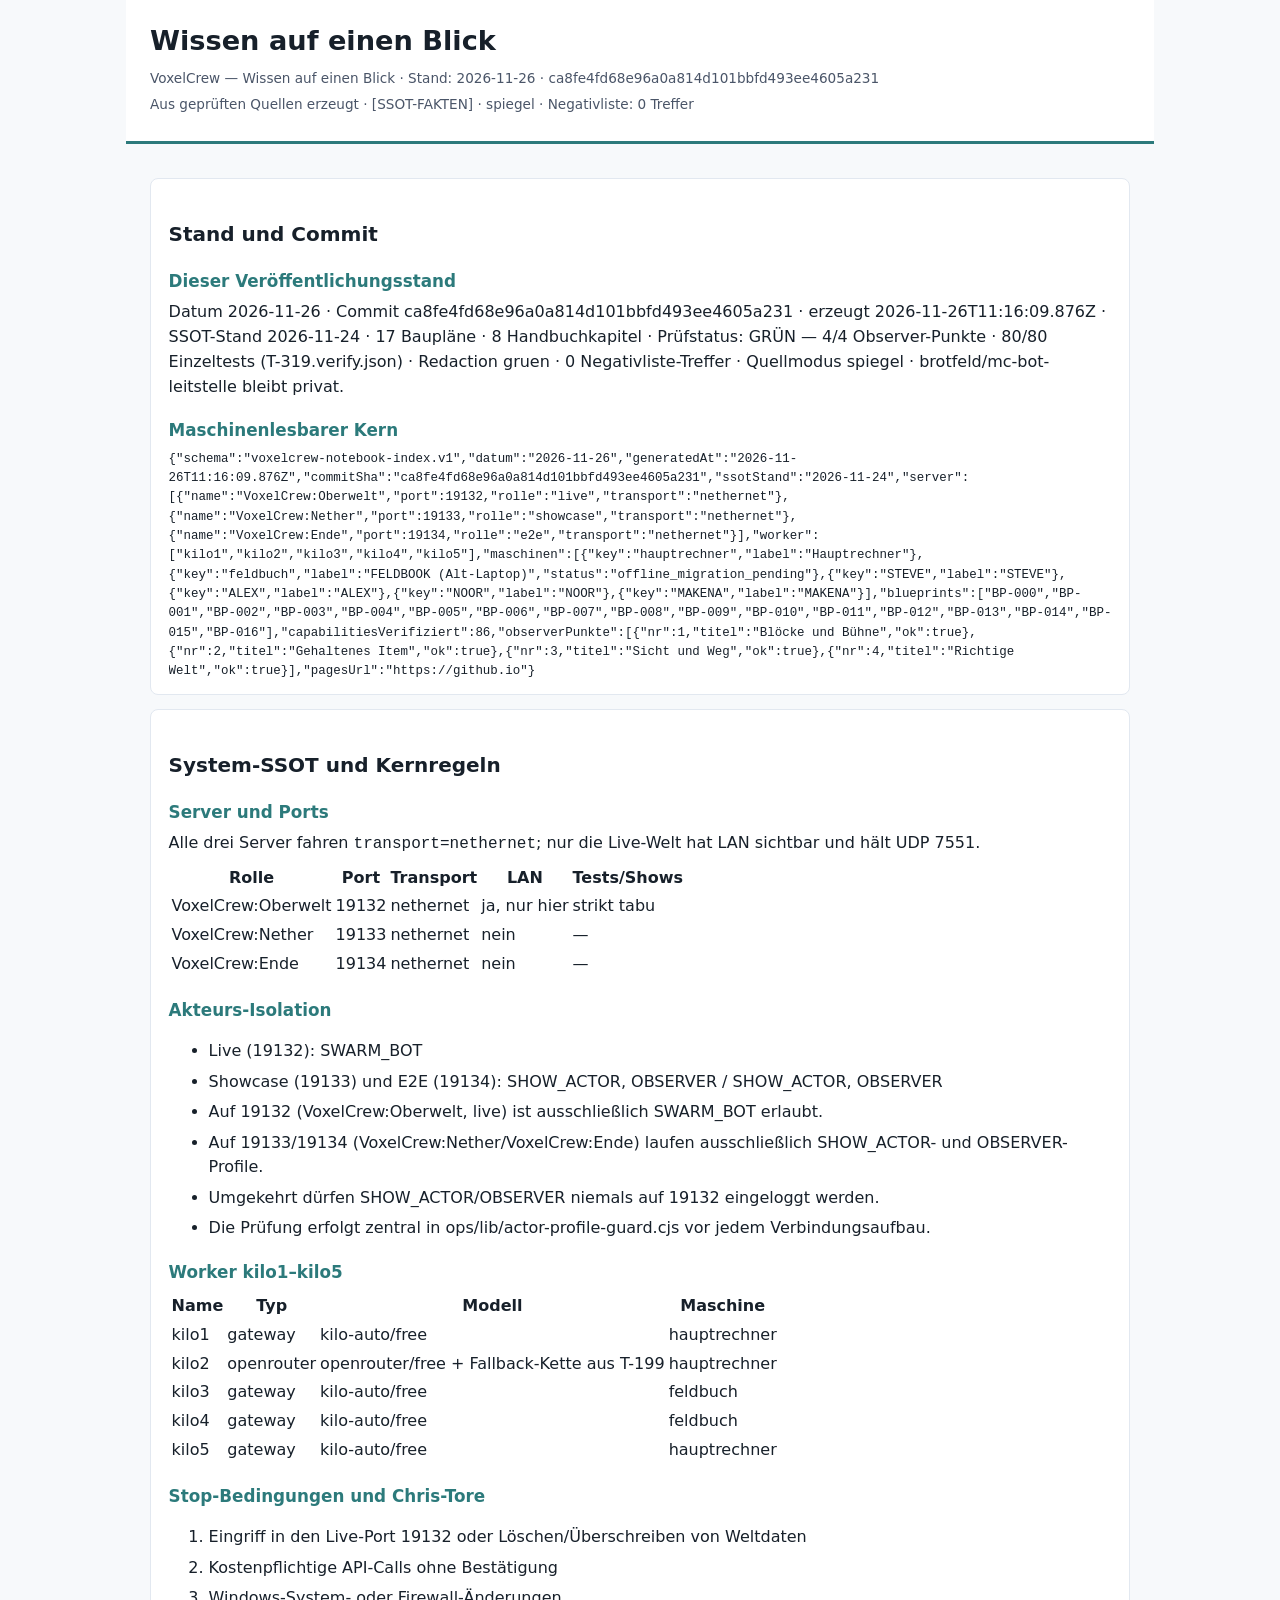
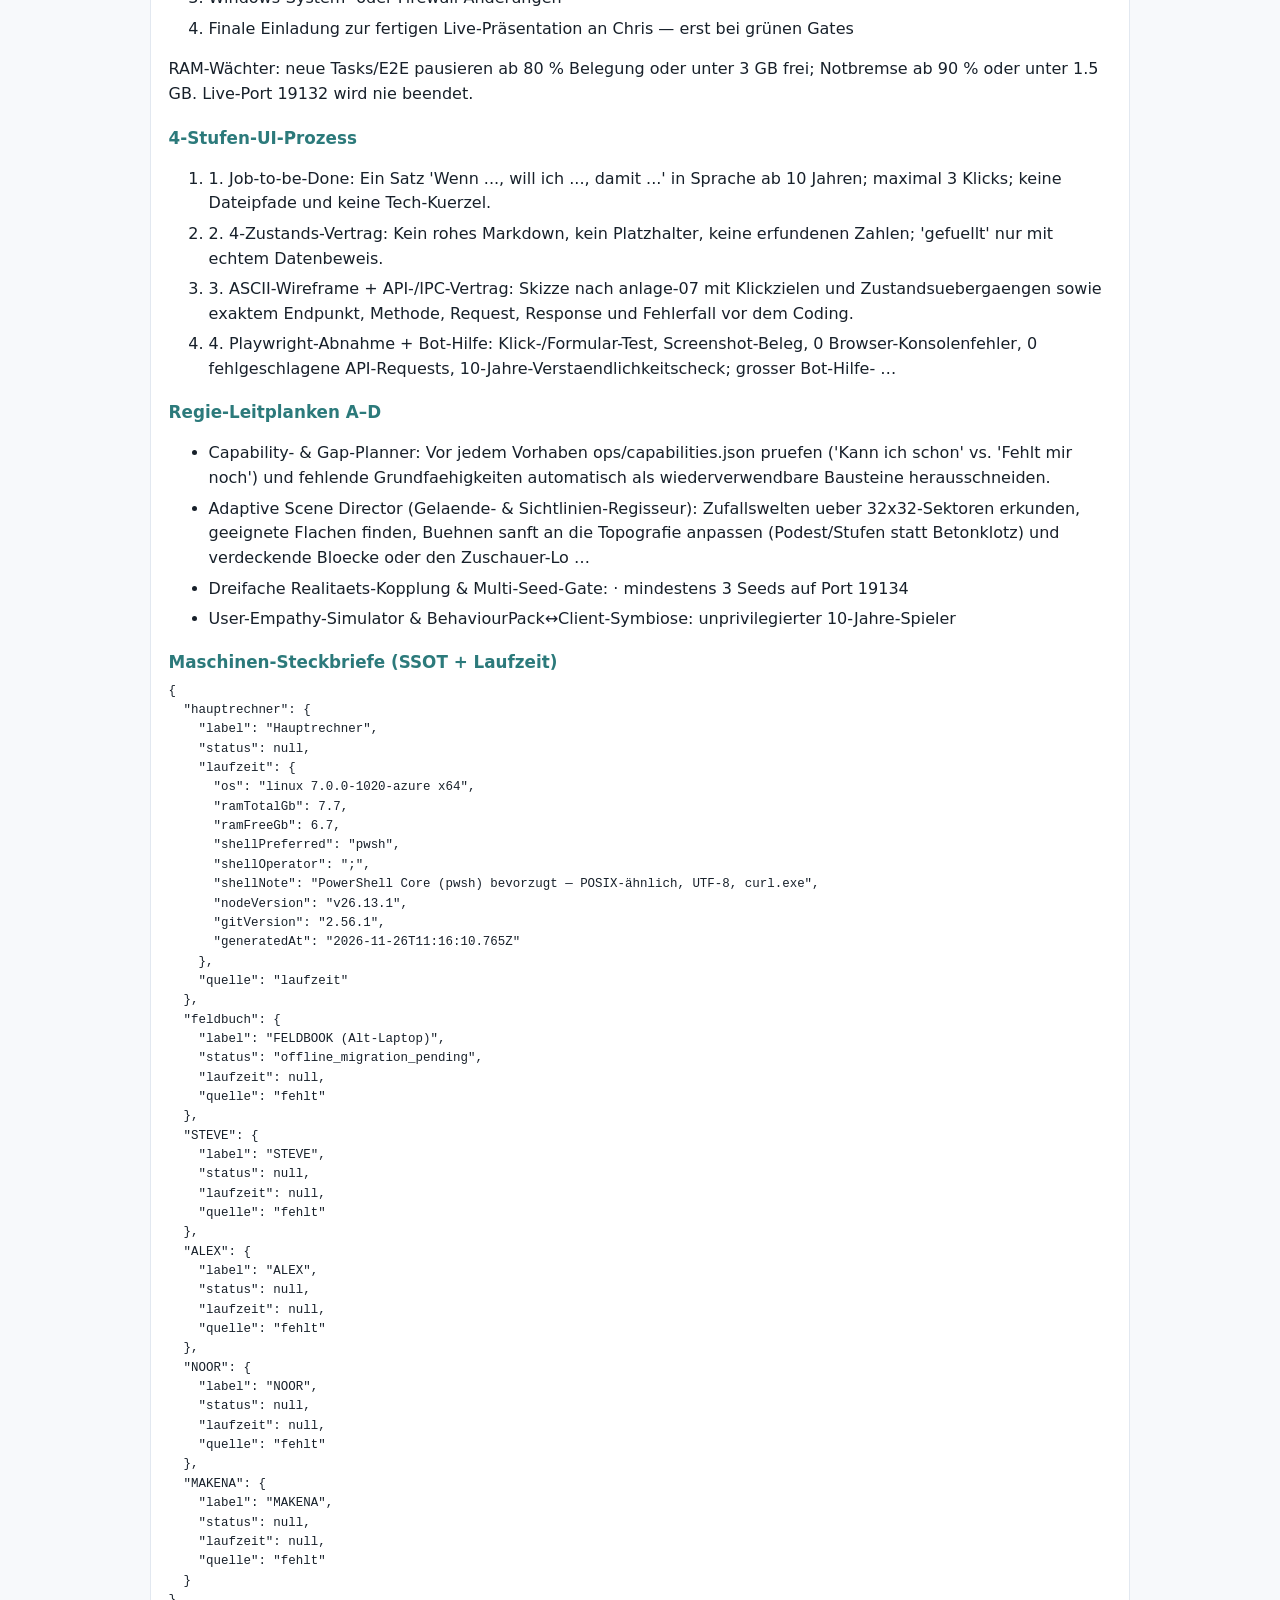
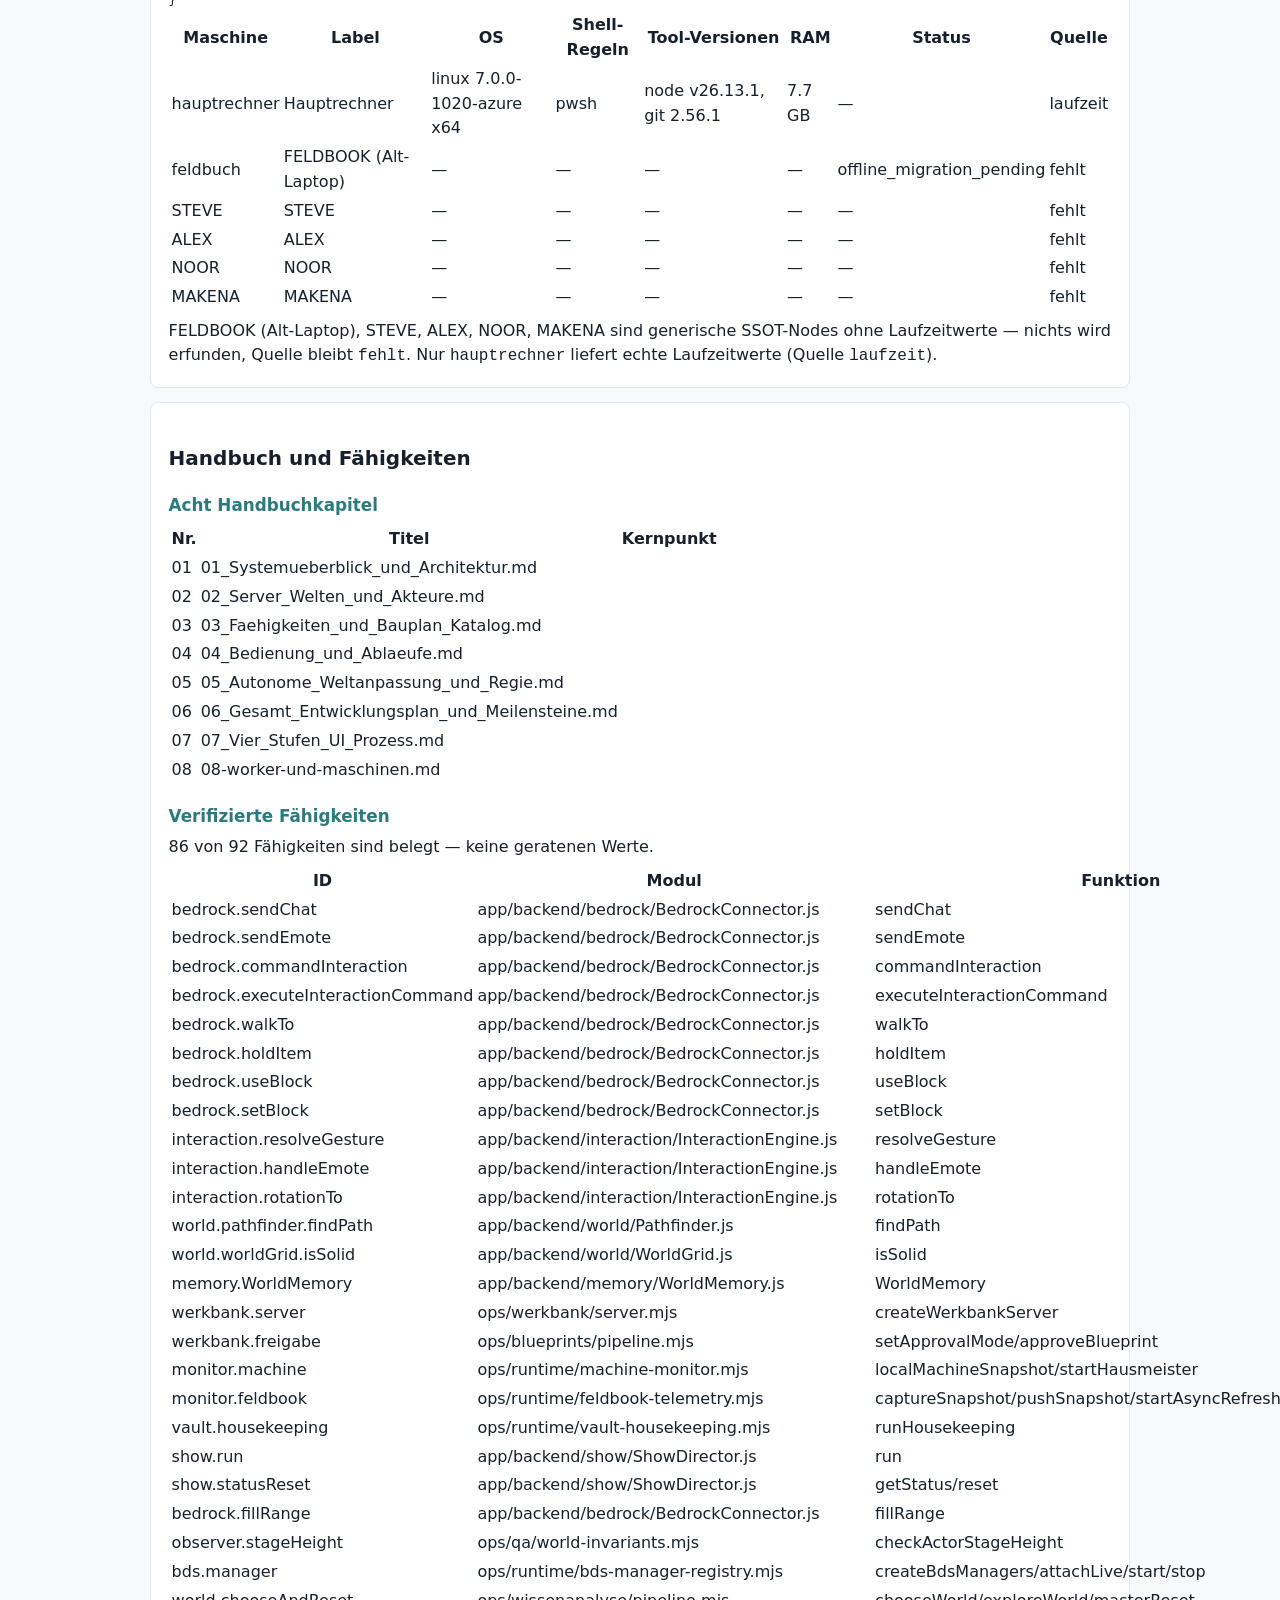
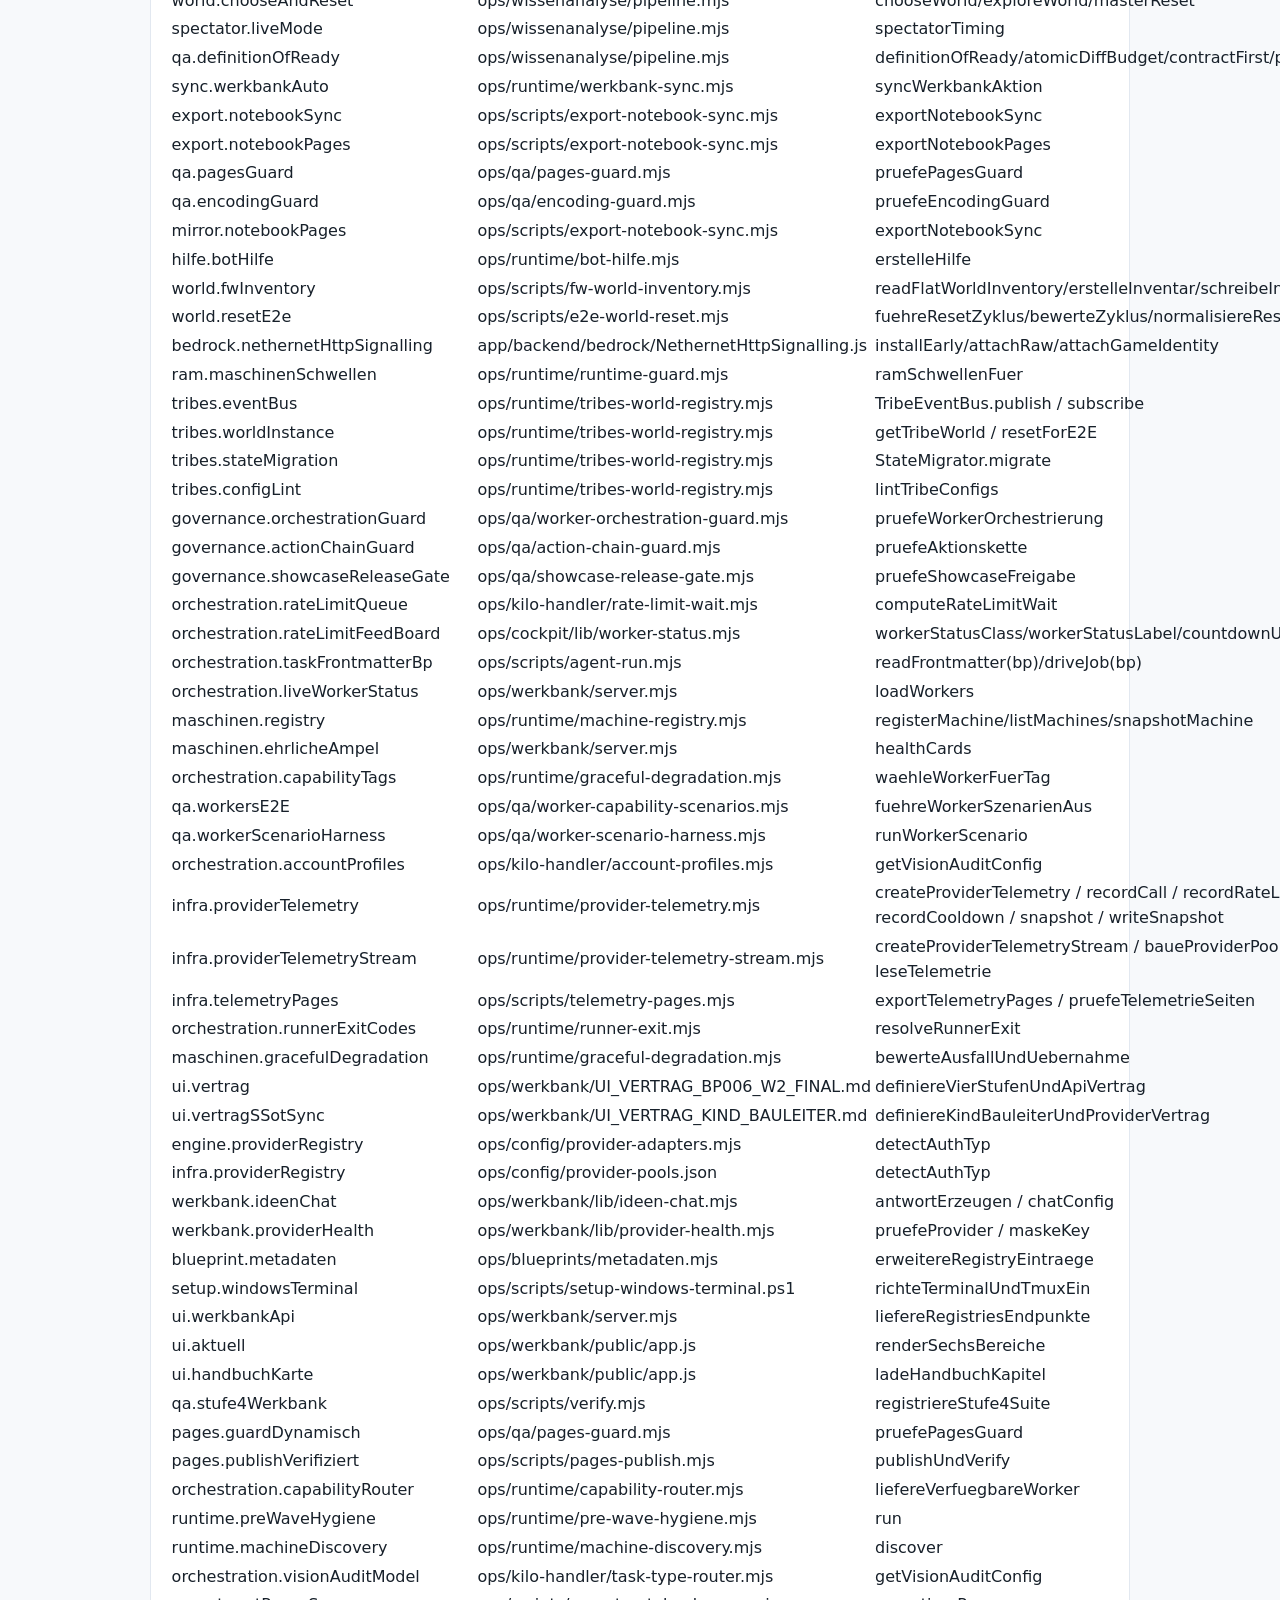
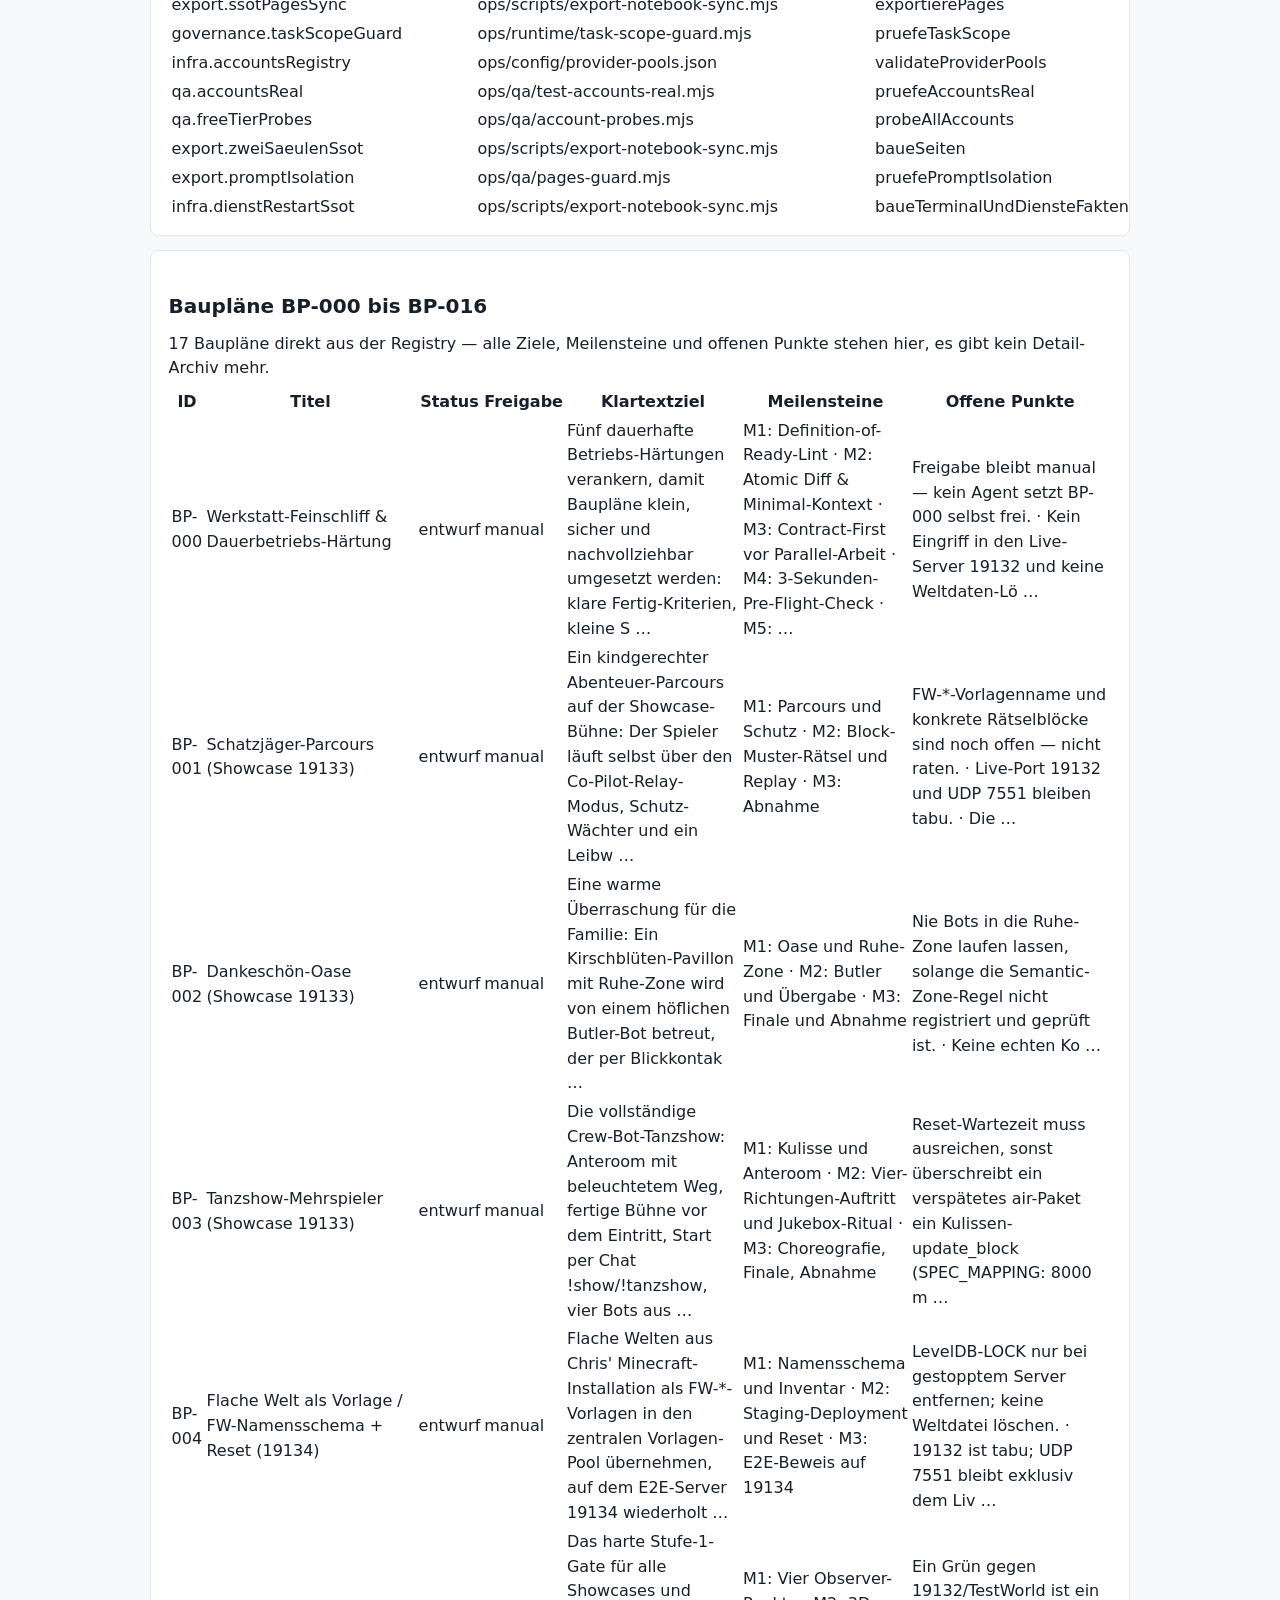
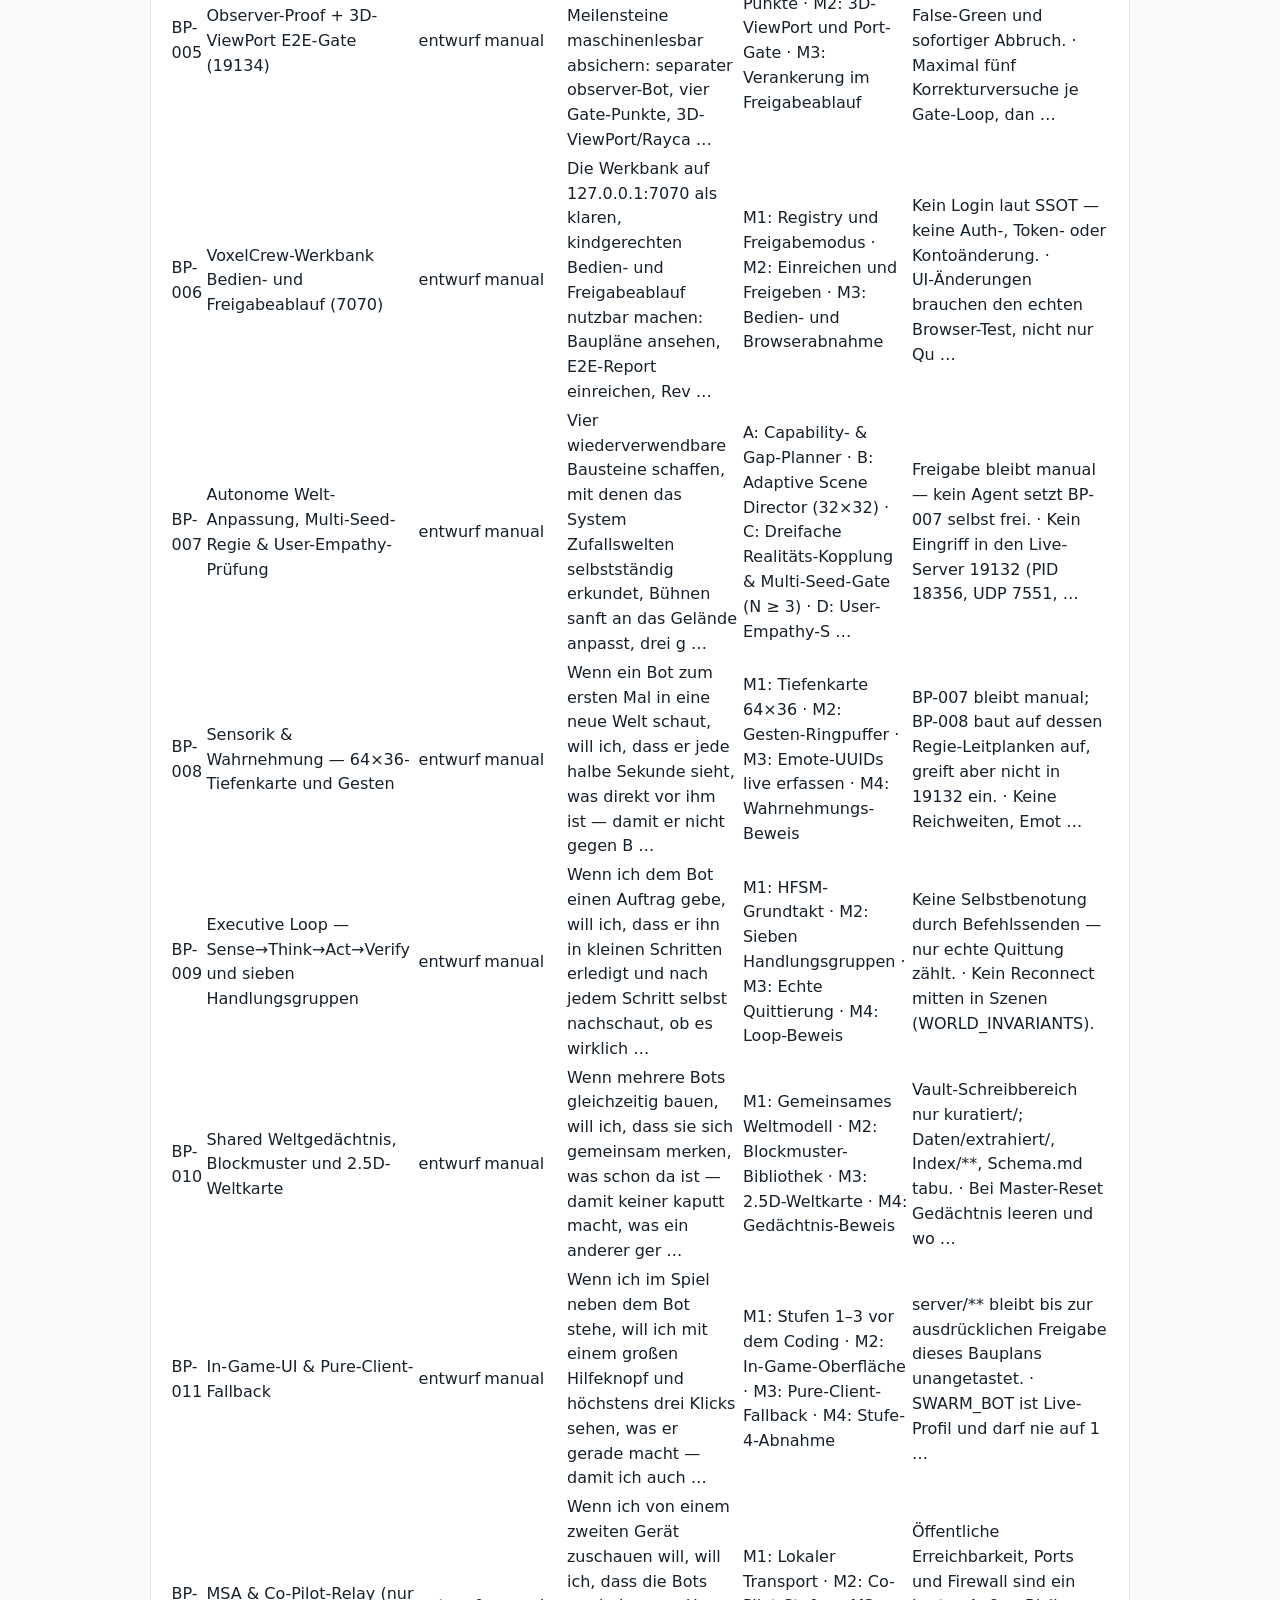
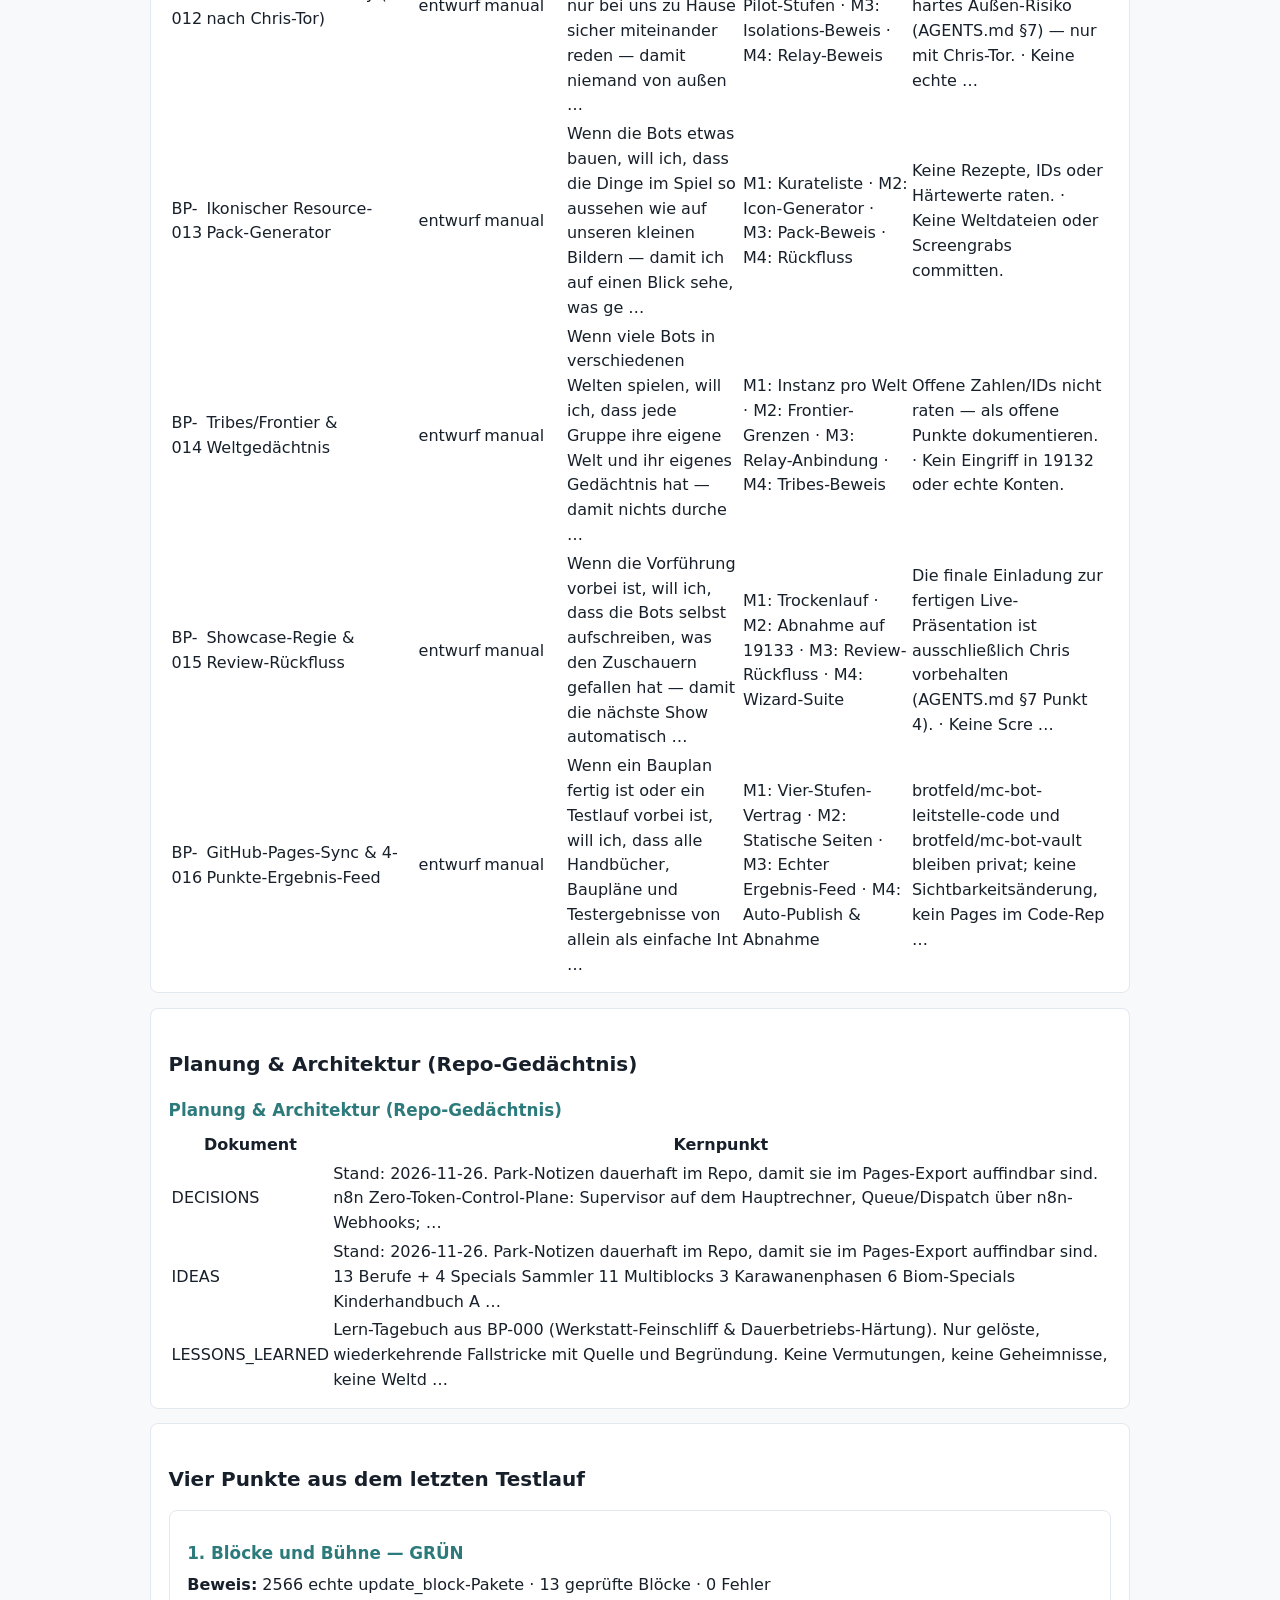
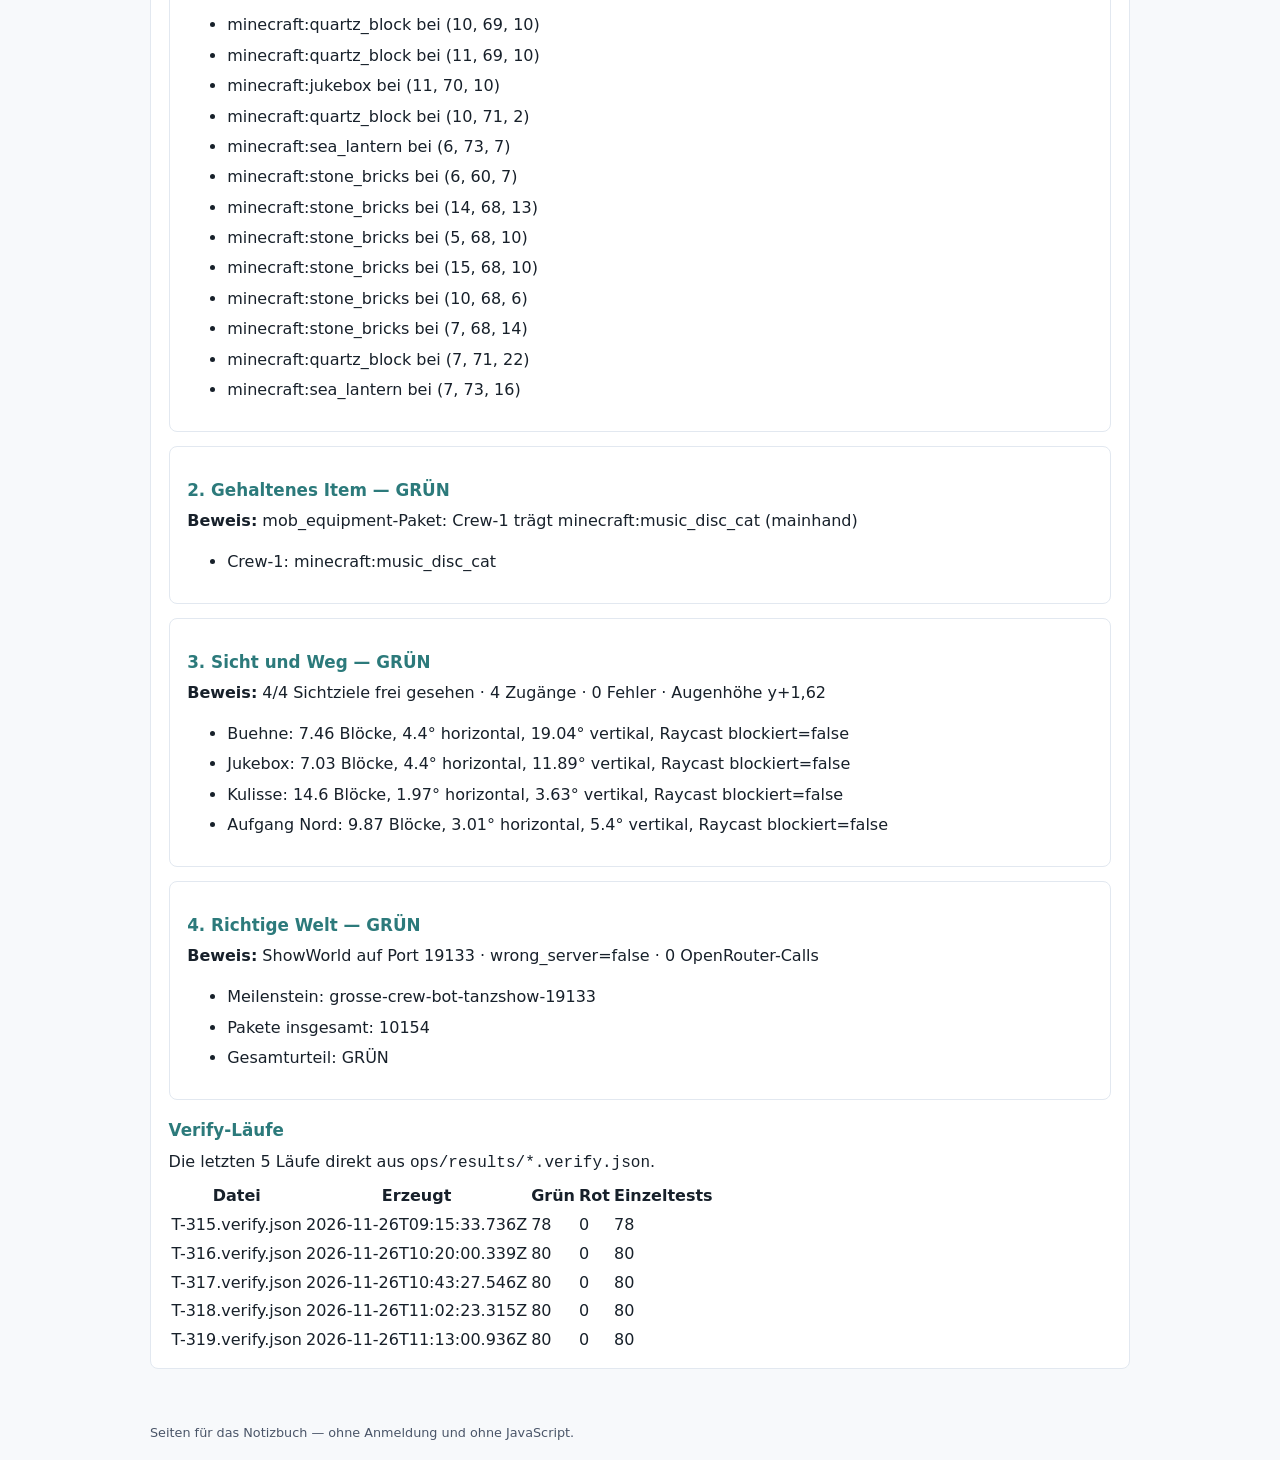
==== index.html @ b181f0e3 "chore: Pages-Zielrepo auf exakt sechs geprüfte Dateien zurückbauen" ====
<!doctype html>
<html lang="de">
<head>
  <meta charset="utf-8">
  <meta name="viewport" content="width=device-width, initial-scale=1">
  <link rel="icon" href="data:,">
  <title>Wissen auf einen Blick — VoxelCrew Wissen</title>
  <style>
    :root { color-scheme: light; font-family: system-ui, -apple-system, "Segoe UI", sans-serif; }
    body { margin: 0; color: #17202a; background: #f7f9fb; line-height: 1.55; }
    header, main, footer { max-width: 980px; margin: 0 auto; padding: 1.25rem 1.5rem; }
    header { background: #fff; border-bottom: 3px solid #2c7a7b; }
    h1 { margin: 0 0 .35rem; font-size: 1.7rem; }
    h2 { font-size: 1.25rem; margin: 1.75rem 0 .6rem; }
    h3 { font-size: 1.05rem; margin: 1.1rem 0 .4rem; color: #2c7a7b; }
    p, li { margin: .35rem 0; }
    section, article { background: #fff; border: 1px solid #e2e8f0; border-radius: .5rem; padding: .75rem 1.1rem; margin: .9rem 0; }
    pre { margin: 0; overflow-x: auto; white-space: pre-wrap; word-break: break-word; font-size: .78rem; }
    code { font-family: ui-monospace, "Cascadia Mono", Consolas, monospace; }
    .meta { color: #4a5568; font-size: .85rem; }
    .tabelle span { display: inline-block; padding: 0 .45rem 0 0; }
    .hinweis { border-left: 3px solid #2c7a7b; padding-left: .7rem; color: #2d3748; }
    footer { color: #4a5568; font-size: .8rem; }
</style>
</head>
<body>
  <header>
    <h1>Wissen auf einen Blick</h1>
    <p class="meta">VoxelCrew — Wissen auf einen Blick · Stand: 2026-11-26 · ca8fe4fd68e96a0a814d101bbfd493ee4605a231</p>
    <p class="meta">Aus geprüften Quellen erzeugt · [SSOT-FAKTEN] · spiegel · Negativliste: 0 Treffer</p>
  </header>
  <main>

  <section id="stand-block">
    <h2>Stand und Commit</h2>
    <h3>Dieser Veröffentlichungsstand</h3>
    <p>Datum 2026-11-26 · Commit ca8fe4fd68e96a0a814d101bbfd493ee4605a231 · erzeugt 2026-11-26T11:16:09.876Z · SSOT-Stand 2026-11-24 · 17 Baupläne · 8 Handbuchkapitel · Prüfstatus: GRÜN — 4/4 Observer-Punkte · 80/80 Einzeltests (T-319.verify.json) · Redaction gruen · 0 Negativliste-Treffer · Quellmodus spiegel · brotfeld/mc-bot-leitstelle bleibt privat.</p>
    <h3>Maschinenlesbarer Kern</h3>
    <pre><code>{&quot;schema&quot;:&quot;voxelcrew-notebook-index.v1&quot;,&quot;datum&quot;:&quot;2026-11-26&quot;,&quot;generatedAt&quot;:&quot;2026-11-26T11:16:09.876Z&quot;,&quot;commitSha&quot;:&quot;ca8fe4fd68e96a0a814d101bbfd493ee4605a231&quot;,&quot;ssotStand&quot;:&quot;2026-11-24&quot;,&quot;server&quot;:[{&quot;name&quot;:&quot;VoxelCrew:Oberwelt&quot;,&quot;port&quot;:19132,&quot;rolle&quot;:&quot;live&quot;,&quot;transport&quot;:&quot;nethernet&quot;},{&quot;name&quot;:&quot;VoxelCrew:Nether&quot;,&quot;port&quot;:19133,&quot;rolle&quot;:&quot;showcase&quot;,&quot;transport&quot;:&quot;nethernet&quot;},{&quot;name&quot;:&quot;VoxelCrew:Ende&quot;,&quot;port&quot;:19134,&quot;rolle&quot;:&quot;e2e&quot;,&quot;transport&quot;:&quot;nethernet&quot;}],&quot;worker&quot;:[&quot;kilo1&quot;,&quot;kilo2&quot;,&quot;kilo3&quot;,&quot;kilo4&quot;,&quot;kilo5&quot;],&quot;maschinen&quot;:[{&quot;key&quot;:&quot;hauptrechner&quot;,&quot;label&quot;:&quot;Hauptrechner&quot;},{&quot;key&quot;:&quot;feldbuch&quot;,&quot;label&quot;:&quot;FELDBOOK (Alt-Laptop)&quot;,&quot;status&quot;:&quot;offline_migration_pending&quot;},{&quot;key&quot;:&quot;STEVE&quot;,&quot;label&quot;:&quot;STEVE&quot;},{&quot;key&quot;:&quot;ALEX&quot;,&quot;label&quot;:&quot;ALEX&quot;},{&quot;key&quot;:&quot;NOOR&quot;,&quot;label&quot;:&quot;NOOR&quot;},{&quot;key&quot;:&quot;MAKENA&quot;,&quot;label&quot;:&quot;MAKENA&quot;}],&quot;blueprints&quot;:[&quot;BP-000&quot;,&quot;BP-001&quot;,&quot;BP-002&quot;,&quot;BP-003&quot;,&quot;BP-004&quot;,&quot;BP-005&quot;,&quot;BP-006&quot;,&quot;BP-007&quot;,&quot;BP-008&quot;,&quot;BP-009&quot;,&quot;BP-010&quot;,&quot;BP-011&quot;,&quot;BP-012&quot;,&quot;BP-013&quot;,&quot;BP-014&quot;,&quot;BP-015&quot;,&quot;BP-016&quot;],&quot;capabilitiesVerifiziert&quot;:86,&quot;observerPunkte&quot;:[{&quot;nr&quot;:1,&quot;titel&quot;:&quot;Blöcke und Bühne&quot;,&quot;ok&quot;:true},{&quot;nr&quot;:2,&quot;titel&quot;:&quot;Gehaltenes Item&quot;,&quot;ok&quot;:true},{&quot;nr&quot;:3,&quot;titel&quot;:&quot;Sicht und Weg&quot;,&quot;ok&quot;:true},{&quot;nr&quot;:4,&quot;titel&quot;:&quot;Richtige Welt&quot;,&quot;ok&quot;:true}],&quot;pagesUrl&quot;:&quot;https://github.io&quot;}</code></pre>
  </section>
  <section id="regeln-block">
    <h2>System-SSOT und Kernregeln</h2>
    <h3>Server und Ports</h3>
  <p>Alle drei Server fahren <code>transport=nethernet</code>; nur die Live-Welt hat LAN sichtbar und hält UDP 7551.</p>
  <table><thead><tr><th>Rolle</th><th>Port</th><th>Transport</th><th>LAN</th><th>Tests/Shows</th></tr></thead><tbody><tr><td>VoxelCrew:Oberwelt</td><td>19132</td><td>nethernet</td><td>ja, nur hier</td><td>strikt tabu</td></tr><tr><td>VoxelCrew:Nether</td><td>19133</td><td>nethernet</td><td>nein</td><td>—</td></tr><tr><td>VoxelCrew:Ende</td><td>19134</td><td>nethernet</td><td>nein</td><td>—</td></tr></tbody></table>
  <h3>Akteurs-Isolation</h3><ul><li>Live (19132): SWARM_BOT</li><li>Showcase (19133) und E2E (19134): SHOW_ACTOR, OBSERVER / SHOW_ACTOR, OBSERVER</li><li>Auf 19132 (VoxelCrew:Oberwelt, live) ist ausschließlich SWARM_BOT erlaubt.</li><li>Auf 19133/19134 (VoxelCrew:Nether/VoxelCrew:Ende) laufen ausschließlich SHOW_ACTOR- und OBSERVER-Profile.</li><li>Umgekehrt dürfen SHOW_ACTOR/OBSERVER niemals auf 19132 eingeloggt werden.</li><li>Die Prüfung erfolgt zentral in ops/lib/actor-profile-guard.cjs vor jedem Verbindungsaufbau.</li></ul>
  <h3>Worker kilo1–kilo5</h3>
  <table><thead><tr><th>Name</th><th>Typ</th><th>Modell</th><th>Maschine</th></tr></thead><tbody><tr><td>kilo1</td><td>gateway</td><td>kilo-auto/free</td><td>hauptrechner</td></tr><tr><td>kilo2</td><td>openrouter</td><td>openrouter/free + Fallback-Kette aus T-199</td><td>hauptrechner</td></tr><tr><td>kilo3</td><td>gateway</td><td>kilo-auto/free</td><td>feldbuch</td></tr><tr><td>kilo4</td><td>gateway</td><td>kilo-auto/free</td><td>feldbuch</td></tr><tr><td>kilo5</td><td>gateway</td><td>kilo-auto/free</td><td>hauptrechner</td></tr></tbody></table>
  <h3>Stop-Bedingungen und Chris-Tore</h3><ol><li>Eingriff in den Live-Port 19132 oder Löschen/Überschreiben von Weltdaten</li><li>Kostenpflichtige API-Calls ohne Bestätigung</li><li>Windows-System- oder Firewall-Änderungen</li><li>Finale Einladung zur fertigen Live-Präsentation an Chris — erst bei grünen Gates</li></ol>
  <p>RAM-Wächter: neue Tasks/E2E pausieren ab 80 % Belegung oder unter 3 GB frei; Notbremse ab 90 % oder unter 1.5 GB. Live-Port 19132 wird nie beendet.</p>
  <h3>4-Stufen-UI-Prozess</h3><ol><li>1. Job-to-be-Done: Ein Satz &#39;Wenn ..., will ich ..., damit ...&#39; in Sprache ab 10 Jahren; maximal 3 Klicks; keine Dateipfade und keine Tech-Kuerzel.</li><li>2. 4-Zustands-Vertrag: Kein rohes Markdown, kein Platzhalter, keine erfundenen Zahlen; &#39;gefuellt&#39; nur mit echtem Datenbeweis.</li><li>3. ASCII-Wireframe + API-/IPC-Vertrag: Skizze nach anlage-07 mit Klickzielen und Zustandsuebergaengen sowie exaktem Endpunkt, Methode, Request, Response und Fehlerfall vor dem Coding.</li><li>4. Playwright-Abnahme + Bot-Hilfe: Klick-/Formular-Test, Screenshot-Beleg, 0 Browser-Konsolenfehler, 0 fehlgeschlagene API-Requests, 10-Jahre-Verstaendlichkeitscheck; grosser Bot-Hilfe- …</li></ol>
  <h3>Regie-Leitplanken A–D</h3><ul><li>Capability- &amp; Gap-Planner: Vor jedem Vorhaben ops/capabilities.json pruefen (&#39;Kann ich schon&#39; vs. &#39;Fehlt mir noch&#39;) und fehlende Grundfaehigkeiten automatisch als wiederverwendbare Bausteine herausschneiden.</li><li>Adaptive Scene Director (Gelaende- &amp; Sichtlinien-Regisseur): Zufallswelten ueber 32x32-Sektoren erkunden, geeignete Flachen finden, Buehnen sanft an die Topografie anpassen (Podest/Stufen statt Betonklotz) und verdeckende Bloecke oder den Zuschauer-Lo …</li><li>Dreifache Realitaets-Kopplung &amp; Multi-Seed-Gate:  · mindestens 3 Seeds auf Port 19134</li><li>User-Empathy-Simulator &amp; BehaviourPack↔Client-Symbiose: unprivilegierter 10-Jahre-Spieler</li></ul>
  <h3>Maschinen-Steckbriefe (SSOT + Laufzeit)</h3>
  <pre><code class="language-json">{
  &quot;hauptrechner&quot;: {
    &quot;label&quot;: &quot;Hauptrechner&quot;,
    &quot;status&quot;: null,
    &quot;laufzeit&quot;: {
      &quot;os&quot;: &quot;linux 7.0.0-1020-azure x64&quot;,
      &quot;ramTotalGb&quot;: 7.7,
      &quot;ramFreeGb&quot;: 6.7,
      &quot;shellPreferred&quot;: &quot;pwsh&quot;,
      &quot;shellOperator&quot;: &quot;;&quot;,
      &quot;shellNote&quot;: &quot;PowerShell Core (pwsh) bevorzugt — POSIX-ähnlich, UTF-8, curl.exe&quot;,
      &quot;nodeVersion&quot;: &quot;v26.13.1&quot;,
      &quot;gitVersion&quot;: &quot;2.56.1&quot;,
      &quot;generatedAt&quot;: &quot;2026-11-26T11:16:10.765Z&quot;
    },
    &quot;quelle&quot;: &quot;laufzeit&quot;
  },
  &quot;feldbuch&quot;: {
    &quot;label&quot;: &quot;FELDBOOK (Alt-Laptop)&quot;,
    &quot;status&quot;: &quot;offline_migration_pending&quot;,
    &quot;laufzeit&quot;: null,
    &quot;quelle&quot;: &quot;fehlt&quot;
  },
  &quot;STEVE&quot;: {
    &quot;label&quot;: &quot;STEVE&quot;,
    &quot;status&quot;: null,
    &quot;laufzeit&quot;: null,
    &quot;quelle&quot;: &quot;fehlt&quot;
  },
  &quot;ALEX&quot;: {
    &quot;label&quot;: &quot;ALEX&quot;,
    &quot;status&quot;: null,
    &quot;laufzeit&quot;: null,
    &quot;quelle&quot;: &quot;fehlt&quot;
  },
  &quot;NOOR&quot;: {
    &quot;label&quot;: &quot;NOOR&quot;,
    &quot;status&quot;: null,
    &quot;laufzeit&quot;: null,
    &quot;quelle&quot;: &quot;fehlt&quot;
  },
  &quot;MAKENA&quot;: {
    &quot;label&quot;: &quot;MAKENA&quot;,
    &quot;status&quot;: null,
    &quot;laufzeit&quot;: null,
    &quot;quelle&quot;: &quot;fehlt&quot;
  }
}</code></pre>
  <table><thead><tr><th>Maschine</th><th>Label</th><th>OS</th><th>Shell-Regeln</th><th>Tool-Versionen</th><th>RAM</th><th>Status</th><th>Quelle</th></tr></thead><tbody><tr><td>hauptrechner</td><td>Hauptrechner</td><td>linux 7.0.0-1020-azure x64</td><td>pwsh</td><td>node v26.13.1, git 2.56.1</td><td>7.7 GB</td><td>—</td><td>laufzeit</td></tr><tr><td>feldbuch</td><td>FELDBOOK (Alt-Laptop)</td><td>—</td><td>—</td><td>—</td><td>—</td><td>offline_migration_pending</td><td>fehlt</td></tr><tr><td>STEVE</td><td>STEVE</td><td>—</td><td>—</td><td>—</td><td>—</td><td>—</td><td>fehlt</td></tr><tr><td>ALEX</td><td>ALEX</td><td>—</td><td>—</td><td>—</td><td>—</td><td>—</td><td>fehlt</td></tr><tr><td>NOOR</td><td>NOOR</td><td>—</td><td>—</td><td>—</td><td>—</td><td>—</td><td>fehlt</td></tr><tr><td>MAKENA</td><td>MAKENA</td><td>—</td><td>—</td><td>—</td><td>—</td><td>—</td><td>fehlt</td></tr></tbody></table>
  <p>FELDBOOK (Alt-Laptop), STEVE, ALEX, NOOR, MAKENA sind generische SSOT-Nodes ohne Laufzeitwerte — nichts wird erfunden, Quelle bleibt <code>fehlt</code>. Nur <code>hauptrechner</code> liefert echte Laufzeitwerte (Quelle <code>laufzeit</code>).</p>
  </section>
  <section id="wissen-block">
    <h2>Handbuch und Fähigkeiten</h2>
    <h3>Acht Handbuchkapitel</h3>
  <table><thead><tr><th>Nr.</th><th>Titel</th><th>Kernpunkt</th></tr></thead><tbody><tr><td>01</td><td>01_Systemueberblick_und_Architektur.md</td><td></td></tr><tr><td>02</td><td>02_Server_Welten_und_Akteure.md</td><td></td></tr><tr><td>03</td><td>03_Faehigkeiten_und_Bauplan_Katalog.md</td><td></td></tr><tr><td>04</td><td>04_Bedienung_und_Ablaeufe.md</td><td></td></tr><tr><td>05</td><td>05_Autonome_Weltanpassung_und_Regie.md</td><td></td></tr><tr><td>06</td><td>06_Gesamt_Entwicklungsplan_und_Meilensteine.md</td><td></td></tr><tr><td>07</td><td>07_Vier_Stufen_UI_Prozess.md</td><td></td></tr><tr><td>08</td><td>08-worker-und-maschinen.md</td><td></td></tr></tbody></table>
  <h3>Verifizierte Fähigkeiten</h3>
  <p>86 von 92 Fähigkeiten sind belegt — keine geratenen Werte.</p>
  <table><thead><tr><th>ID</th><th>Modul</th><th>Funktion</th><th>Prüfstatus</th></tr></thead><tbody><tr><td>bedrock.sendChat</td><td>app/backend/bedrock/BedrockConnector.js</td><td>sendChat</td><td>verifiziert</td></tr><tr><td>bedrock.sendEmote</td><td>app/backend/bedrock/BedrockConnector.js</td><td>sendEmote</td><td>verifiziert</td></tr><tr><td>bedrock.commandInteraction</td><td>app/backend/bedrock/BedrockConnector.js</td><td>commandInteraction</td><td>verifiziert</td></tr><tr><td>bedrock.executeInteractionCommand</td><td>app/backend/bedrock/BedrockConnector.js</td><td>executeInteractionCommand</td><td>verifiziert</td></tr><tr><td>bedrock.walkTo</td><td>app/backend/bedrock/BedrockConnector.js</td><td>walkTo</td><td>verifiziert</td></tr><tr><td>bedrock.holdItem</td><td>app/backend/bedrock/BedrockConnector.js</td><td>holdItem</td><td>verifiziert</td></tr><tr><td>bedrock.useBlock</td><td>app/backend/bedrock/BedrockConnector.js</td><td>useBlock</td><td>verifiziert</td></tr><tr><td>bedrock.setBlock</td><td>app/backend/bedrock/BedrockConnector.js</td><td>setBlock</td><td>verifiziert</td></tr><tr><td>interaction.resolveGesture</td><td>app/backend/interaction/InteractionEngine.js</td><td>resolveGesture</td><td>verifiziert</td></tr><tr><td>interaction.handleEmote</td><td>app/backend/interaction/InteractionEngine.js</td><td>handleEmote</td><td>verifiziert</td></tr><tr><td>interaction.rotationTo</td><td>app/backend/interaction/InteractionEngine.js</td><td>rotationTo</td><td>verifiziert</td></tr><tr><td>world.pathfinder.findPath</td><td>app/backend/world/Pathfinder.js</td><td>findPath</td><td>verifiziert</td></tr><tr><td>world.worldGrid.isSolid</td><td>app/backend/world/WorldGrid.js</td><td>isSolid</td><td>verifiziert</td></tr><tr><td>memory.WorldMemory</td><td>app/backend/memory/WorldMemory.js</td><td>WorldMemory</td><td>verifiziert</td></tr><tr><td>werkbank.server</td><td>ops/werkbank/server.mjs</td><td>createWerkbankServer</td><td>verifiziert</td></tr><tr><td>werkbank.freigabe</td><td>ops/blueprints/pipeline.mjs</td><td>setApprovalMode/approveBlueprint</td><td>verifiziert</td></tr><tr><td>monitor.machine</td><td>ops/runtime/machine-monitor.mjs</td><td>localMachineSnapshot/startHausmeister</td><td>verifiziert</td></tr><tr><td>monitor.feldbook</td><td>ops/runtime/feldbook-telemetry.mjs</td><td>captureSnapshot/pushSnapshot/startAsyncRefresh</td><td>verifiziert</td></tr><tr><td>vault.housekeeping</td><td>ops/runtime/vault-housekeeping.mjs</td><td>runHousekeeping</td><td>verifiziert</td></tr><tr><td>show.run</td><td>app/backend/show/ShowDirector.js</td><td>run</td><td>verifiziert</td></tr><tr><td>show.statusReset</td><td>app/backend/show/ShowDirector.js</td><td>getStatus/reset</td><td>verifiziert</td></tr><tr><td>bedrock.fillRange</td><td>app/backend/bedrock/BedrockConnector.js</td><td>fillRange</td><td>verifiziert</td></tr><tr><td>observer.stageHeight</td><td>ops/qa/world-invariants.mjs</td><td>checkActorStageHeight</td><td>verifiziert</td></tr><tr><td>bds.manager</td><td>ops/runtime/bds-manager-registry.mjs</td><td>createBdsManagers/attachLive/start/stop</td><td>verifiziert</td></tr><tr><td>world.chooseAndReset</td><td>ops/wissenanalyse/pipeline.mjs</td><td>chooseWorld/exploreWorld/masterReset</td><td>verifiziert</td></tr><tr><td>spectator.liveMode</td><td>ops/wissenanalyse/pipeline.mjs</td><td>spectatorTiming</td><td>verifiziert</td></tr><tr><td>qa.definitionOfReady</td><td>ops/wissenanalyse/pipeline.mjs</td><td>definitionOfReady/atomicDiffBudget/contractFirst/preflight</td><td>verifiziert</td></tr><tr><td>sync.werkbankAuto</td><td>ops/runtime/werkbank-sync.mjs</td><td>syncWerkbankAktion</td><td>verifiziert</td></tr><tr><td>export.notebookSync</td><td>ops/scripts/export-notebook-sync.mjs</td><td>exportNotebookSync</td><td>verifiziert</td></tr><tr><td>export.notebookPages</td><td>ops/scripts/export-notebook-sync.mjs</td><td>exportNotebookPages</td><td>verifiziert</td></tr><tr><td>qa.pagesGuard</td><td>ops/qa/pages-guard.mjs</td><td>pruefePagesGuard</td><td>verifiziert</td></tr><tr><td>qa.encodingGuard</td><td>ops/qa/encoding-guard.mjs</td><td>pruefeEncodingGuard</td><td>verifiziert</td></tr><tr><td>mirror.notebookPages</td><td>ops/scripts/export-notebook-sync.mjs</td><td>exportNotebookSync</td><td>verifiziert</td></tr><tr><td>hilfe.botHilfe</td><td>ops/runtime/bot-hilfe.mjs</td><td>erstelleHilfe</td><td>verifiziert</td></tr><tr><td>world.fwInventory</td><td>ops/scripts/fw-world-inventory.mjs</td><td>readFlatWorldInventory/erstelleInventar/schreibeInventar</td><td>verifiziert</td></tr><tr><td>world.resetE2e</td><td>ops/scripts/e2e-world-reset.mjs</td><td>fuehreResetZyklus/bewerteZyklus/normalisiereResetErgebnis</td><td>verifiziert</td></tr><tr><td>bedrock.nethernetHttpSignalling</td><td>app/backend/bedrock/NethernetHttpSignalling.js</td><td>installEarly/attachRaw/attachGameIdentity</td><td>verifiziert</td></tr><tr><td>ram.maschinenSchwellen</td><td>ops/runtime/runtime-guard.mjs</td><td>ramSchwellenFuer</td><td>verifiziert</td></tr><tr><td>tribes.eventBus</td><td>ops/runtime/tribes-world-registry.mjs</td><td>TribeEventBus.publish / subscribe</td><td>verifiziert</td></tr><tr><td>tribes.worldInstance</td><td>ops/runtime/tribes-world-registry.mjs</td><td>getTribeWorld / resetForE2E</td><td>verifiziert</td></tr><tr><td>tribes.stateMigration</td><td>ops/runtime/tribes-world-registry.mjs</td><td>StateMigrator.migrate</td><td>verifiziert</td></tr><tr><td>tribes.configLint</td><td>ops/runtime/tribes-world-registry.mjs</td><td>lintTribeConfigs</td><td>verifiziert</td></tr><tr><td>governance.orchestrationGuard</td><td>ops/qa/worker-orchestration-guard.mjs</td><td>pruefeWorkerOrchestrierung</td><td>verifiziert</td></tr><tr><td>governance.actionChainGuard</td><td>ops/qa/action-chain-guard.mjs</td><td>pruefeAktionskette</td><td>verifiziert</td></tr><tr><td>governance.showcaseReleaseGate</td><td>ops/qa/showcase-release-gate.mjs</td><td>pruefeShowcaseFreigabe</td><td>verifiziert</td></tr><tr><td>orchestration.rateLimitQueue</td><td>ops/kilo-handler/rate-limit-wait.mjs</td><td>computeRateLimitWait</td><td>verifiziert</td></tr><tr><td>orchestration.rateLimitFeedBoard</td><td>ops/cockpit/lib/worker-status.mjs</td><td>workerStatusClass/workerStatusLabel/countdownUntil</td><td>verifiziert</td></tr><tr><td>orchestration.taskFrontmatterBp</td><td>ops/scripts/agent-run.mjs</td><td>readFrontmatter(bp)/driveJob(bp)</td><td>verifiziert</td></tr><tr><td>orchestration.liveWorkerStatus</td><td>ops/werkbank/server.mjs</td><td>loadWorkers</td><td>verifiziert</td></tr><tr><td>maschinen.registry</td><td>ops/runtime/machine-registry.mjs</td><td>registerMachine/listMachines/snapshotMachine</td><td>verifiziert</td></tr><tr><td>maschinen.ehrlicheAmpel</td><td>ops/werkbank/server.mjs</td><td>healthCards</td><td>verifiziert</td></tr><tr><td>orchestration.capabilityTags</td><td>ops/runtime/graceful-degradation.mjs</td><td>waehleWorkerFuerTag</td><td>verifiziert</td></tr><tr><td>qa.workersE2E</td><td>ops/qa/worker-capability-scenarios.mjs</td><td>fuehreWorkerSzenarienAus</td><td>verifiziert</td></tr><tr><td>qa.workerScenarioHarness</td><td>ops/qa/worker-scenario-harness.mjs</td><td>runWorkerScenario</td><td>verifiziert</td></tr><tr><td>orchestration.accountProfiles</td><td>ops/kilo-handler/account-profiles.mjs</td><td>getVisionAuditConfig</td><td>verifiziert</td></tr><tr><td>infra.providerTelemetry</td><td>ops/runtime/provider-telemetry.mjs</td><td>createProviderTelemetry / recordCall / recordRateLimit / recordCooldown / snapshot / writeSnapshot</td><td>verifiziert</td></tr><tr><td>infra.providerTelemetryStream</td><td>ops/runtime/provider-telemetry-stream.mjs</td><td>createProviderTelemetryStream / baueProviderPoolsAntwort / leseTelemetrie</td><td>verifiziert</td></tr><tr><td>infra.telemetryPages</td><td>ops/scripts/telemetry-pages.mjs</td><td>exportTelemetryPages / pruefeTelemetrieSeiten</td><td>verifiziert</td></tr><tr><td>orchestration.runnerExitCodes</td><td>ops/runtime/runner-exit.mjs</td><td>resolveRunnerExit</td><td>verifiziert</td></tr><tr><td>maschinen.gracefulDegradation</td><td>ops/runtime/graceful-degradation.mjs</td><td>bewerteAusfallUndUebernahme</td><td>verifiziert</td></tr><tr><td>ui.vertrag</td><td>ops/werkbank/UI_VERTRAG_BP006_W2_FINAL.md</td><td>definiereVierStufenUndApiVertrag</td><td>verifiziert</td></tr><tr><td>ui.vertragSSotSync</td><td>ops/werkbank/UI_VERTRAG_KIND_BAULEITER.md</td><td>definiereKindBauleiterUndProviderVertrag</td><td>verifiziert</td></tr><tr><td>engine.providerRegistry</td><td>ops/config/provider-adapters.mjs</td><td>detectAuthTyp</td><td>verifiziert</td></tr><tr><td>infra.providerRegistry</td><td>ops/config/provider-pools.json</td><td>detectAuthTyp</td><td>verifiziert</td></tr><tr><td>werkbank.ideenChat</td><td>ops/werkbank/lib/ideen-chat.mjs</td><td>antwortErzeugen / chatConfig</td><td>verifiziert</td></tr><tr><td>werkbank.providerHealth</td><td>ops/werkbank/lib/provider-health.mjs</td><td>pruefeProvider / maskeKey</td><td>verifiziert</td></tr><tr><td>blueprint.metadaten</td><td>ops/blueprints/metadaten.mjs</td><td>erweitereRegistryEintraege</td><td>verifiziert</td></tr><tr><td>setup.windowsTerminal</td><td>ops/scripts/setup-windows-terminal.ps1</td><td>richteTerminalUndTmuxEin</td><td>verifiziert</td></tr><tr><td>ui.werkbankApi</td><td>ops/werkbank/server.mjs</td><td>liefereRegistriesEndpunkte</td><td>verifiziert</td></tr><tr><td>ui.aktuell</td><td>ops/werkbank/public/app.js</td><td>renderSechsBereiche</td><td>verifiziert</td></tr><tr><td>ui.handbuchKarte</td><td>ops/werkbank/public/app.js</td><td>ladeHandbuchKapitel</td><td>verifiziert</td></tr><tr><td>qa.stufe4Werkbank</td><td>ops/scripts/verify.mjs</td><td>registriereStufe4Suite</td><td>verifiziert</td></tr><tr><td>pages.guardDynamisch</td><td>ops/qa/pages-guard.mjs</td><td>pruefePagesGuard</td><td>verifiziert</td></tr><tr><td>pages.publishVerifiziert</td><td>ops/scripts/pages-publish.mjs</td><td>publishUndVerify</td><td>verifiziert</td></tr><tr><td>orchestration.capabilityRouter</td><td>ops/runtime/capability-router.mjs</td><td>liefereVerfuegbareWorker</td><td>verifiziert</td></tr><tr><td>runtime.preWaveHygiene</td><td>ops/runtime/pre-wave-hygiene.mjs</td><td>run</td><td>verifiziert</td></tr><tr><td>runtime.machineDiscovery</td><td>ops/runtime/machine-discovery.mjs</td><td>discover</td><td>verifiziert</td></tr><tr><td>orchestration.visionAuditModel</td><td>ops/kilo-handler/task-type-router.mjs</td><td>getVisionAuditConfig</td><td>verifiziert</td></tr><tr><td>export.ssotPagesSync</td><td>ops/scripts/export-notebook-sync.mjs</td><td>exportierePages</td><td>verifiziert</td></tr><tr><td>governance.taskScopeGuard</td><td>ops/runtime/task-scope-guard.mjs</td><td>pruefeTaskScope</td><td>verifiziert</td></tr><tr><td>infra.accountsRegistry</td><td>ops/config/provider-pools.json</td><td>validateProviderPools</td><td>verifiziert</td></tr><tr><td>qa.accountsReal</td><td>ops/qa/test-accounts-real.mjs</td><td>pruefeAccountsReal</td><td>verifiziert</td></tr><tr><td>qa.freeTierProbes</td><td>ops/qa/account-probes.mjs</td><td>probeAllAccounts</td><td>verifiziert</td></tr><tr><td>export.zweiSaeulenSsot</td><td>ops/scripts/export-notebook-sync.mjs</td><td>baueSeiten</td><td>verifiziert</td></tr><tr><td>export.promptIsolation</td><td>ops/qa/pages-guard.mjs</td><td>pruefePromptIsolation</td><td>verifiziert</td></tr><tr><td>infra.dienstRestartSsot</td><td>ops/scripts/export-notebook-sync.mjs</td><td>baueTerminalUndDiensteFakten</td><td>verifiziert</td></tr></tbody></table>
  </section>
  <section id="bauplaene-block">
    <h2>Baupläne BP-000 bis BP-016</h2>
    <p>17 Baupläne direkt aus der Registry — alle Ziele, Meilensteine und offenen Punkte stehen hier, es gibt kein Detail-Archiv mehr.</p>
  <table><thead><tr><th>ID</th><th>Titel</th><th>Status</th><th>Freigabe</th><th>Klartextziel</th><th>Meilensteine</th><th>Offene Punkte</th></tr></thead><tbody><tr><td>BP-000</td><td>Werkstatt-Feinschliff &amp; Dauerbetriebs-Härtung</td><td>entwurf</td><td>manual</td><td>Fünf dauerhafte Betriebs-Härtungen verankern, damit Baupläne klein, sicher und nachvollziehbar umgesetzt werden: klare Fertig-Kriterien, kleine S …</td><td>M1: Definition-of-Ready-Lint · M2: Atomic Diff &amp; Minimal-Kontext · M3: Contract-First vor Parallel-Arbeit · M4: 3-Sekunden-Pre-Flight-Check · M5: …</td><td>Freigabe bleibt manual — kein Agent setzt BP-000 selbst frei. · Kein Eingriff in den Live-Server 19132 und keine Weltdaten-Lö …</td></tr><tr><td>BP-001</td><td>Schatzjäger-Parcours (Showcase 19133)</td><td>entwurf</td><td>manual</td><td>Ein kindgerechter Abenteuer-Parcours auf der Showcase-Bühne: Der Spieler läuft selbst über den Co-Pilot-Relay-Modus, Schutz-Wächter und ein Leibw …</td><td>M1: Parcours und Schutz · M2: Block-Muster-Rätsel und Replay · M3: Abnahme</td><td>FW-*-Vorlagenname und konkrete Rätselblöcke sind noch offen — nicht raten. · Live-Port 19132 und UDP 7551 bleiben tabu. · Die …</td></tr><tr><td>BP-002</td><td>Dankeschön-Oase (Showcase 19133)</td><td>entwurf</td><td>manual</td><td>Eine warme Überraschung für die Familie: Ein Kirschblüten-Pavillon mit Ruhe-Zone wird von einem höflichen Butler-Bot betreut, der per Blickkontak …</td><td>M1: Oase und Ruhe-Zone · M2: Butler und Übergabe · M3: Finale und Abnahme</td><td>Nie Bots in die Ruhe-Zone laufen lassen, solange die Semantic-Zone-Regel nicht registriert und geprüft ist. · Keine echten Ko …</td></tr><tr><td>BP-003</td><td>Tanzshow-Mehrspieler (Showcase 19133)</td><td>entwurf</td><td>manual</td><td>Die vollständige Crew-Bot-Tanzshow: Anteroom mit beleuchtetem Weg, fertige Bühne vor dem Eintritt, Start per Chat !show/!tanzshow, vier Bots aus …</td><td>M1: Kulisse und Anteroom · M2: Vier-Richtungen-Auftritt und Jukebox-Ritual · M3: Choreografie, Finale, Abnahme</td><td>Reset-Wartezeit muss ausreichen, sonst überschreibt ein verspätetes air-Paket ein Kulissen-update_block (SPEC_MAPPING: 8000 m …</td></tr><tr><td>BP-004</td><td>Flache Welt als Vorlage / FW-Namensschema + Reset (19134)</td><td>entwurf</td><td>manual</td><td>Flache Welten aus Chris&#39; Minecraft-Installation als FW-*-Vorlagen in den zentralen Vorlagen-Pool übernehmen, auf dem E2E-Server 19134 wiederholt …</td><td>M1: Namensschema und Inventar · M2: Staging-Deployment und Reset · M3: E2E-Beweis auf 19134</td><td>LevelDB-LOCK nur bei gestopptem Server entfernen; keine Weltdatei löschen. · 19132 ist tabu; UDP 7551 bleibt exklusiv dem Liv …</td></tr><tr><td>BP-005</td><td>Observer-Proof + 3D-ViewPort E2E-Gate (19134)</td><td>entwurf</td><td>manual</td><td>Das harte Stufe-1-Gate für alle Showcases und Meilensteine maschinenlesbar absichern: separater observer-Bot, vier Gate-Punkte, 3D-ViewPort/Rayca …</td><td>M1: Vier Observer-Punkte · M2: 3D-ViewPort und Port-Gate · M3: Verankerung im Freigabeablauf</td><td>Ein Grün gegen 19132/TestWorld ist ein False-Green und sofortiger Abbruch. · Maximal fünf Korrekturversuche je Gate-Loop, dan …</td></tr><tr><td>BP-006</td><td>VoxelCrew-Werkbank Bedien- und Freigabeablauf (7070)</td><td>entwurf</td><td>manual</td><td>Die Werkbank auf 127.0.0.1:7070 als klaren, kindgerechten Bedien- und Freigabeablauf nutzbar machen: Baupläne ansehen, E2E-Report einreichen, Rev …</td><td>M1: Registry und Freigabemodus · M2: Einreichen und Freigeben · M3: Bedien- und Browserabnahme</td><td>Kein Login laut SSOT — keine Auth-, Token- oder Kontoänderung. · UI-Änderungen brauchen den echten Browser-Test, nicht nur Qu …</td></tr><tr><td>BP-007</td><td>Autonome Welt-Anpassung, Multi-Seed-Regie &amp; User-Empathy-Prüfung</td><td>entwurf</td><td>manual</td><td>Vier wiederverwendbare Bausteine schaffen, mit denen das System Zufallswelten selbstständig erkundet, Bühnen sanft an das Gelände anpasst, drei g …</td><td>A: Capability- &amp; Gap-Planner · B: Adaptive Scene Director (32×32) · C: Dreifache Realitäts-Kopplung &amp; Multi-Seed-Gate (N ≥ 3) · D: User-Empathy-S …</td><td>Freigabe bleibt manual — kein Agent setzt BP-007 selbst frei. · Kein Eingriff in den Live-Server 19132 (PID 18356, UDP 7551, …</td></tr><tr><td>BP-008</td><td>Sensorik &amp; Wahrnehmung — 64×36-Tiefenkarte und Gesten</td><td>entwurf</td><td>manual</td><td>Wenn ein Bot zum ersten Mal in eine neue Welt schaut, will ich, dass er jede halbe Sekunde sieht, was direkt vor ihm ist — damit er nicht gegen B …</td><td>M1: Tiefenkarte 64×36 · M2: Gesten-Ringpuffer · M3: Emote-UUIDs live erfassen · M4: Wahrnehmungs-Beweis</td><td>BP-007 bleibt manual; BP-008 baut auf dessen Regie-Leitplanken auf, greift aber nicht in 19132 ein. · Keine Reichweiten, Emot …</td></tr><tr><td>BP-009</td><td>Executive Loop — Sense→Think→Act→Verify und sieben Handlungsgruppen</td><td>entwurf</td><td>manual</td><td>Wenn ich dem Bot einen Auftrag gebe, will ich, dass er ihn in kleinen Schritten erledigt und nach jedem Schritt selbst nachschaut, ob es wirklich …</td><td>M1: HFSM-Grundtakt · M2: Sieben Handlungsgruppen · M3: Echte Quittierung · M4: Loop-Beweis</td><td>Keine Selbstbenotung durch Befehlssenden — nur echte Quittung zählt. · Kein Reconnect mitten in Szenen (WORLD_INVARIANTS).</td></tr><tr><td>BP-010</td><td>Shared Weltgedächtnis, Blockmuster und 2.5D-Weltkarte</td><td>entwurf</td><td>manual</td><td>Wenn mehrere Bots gleichzeitig bauen, will ich, dass sie sich gemeinsam merken, was schon da ist — damit keiner kaputt macht, was ein anderer ger …</td><td>M1: Gemeinsames Weltmodell · M2: Blockmuster-Bibliothek · M3: 2.5D-Weltkarte · M4: Gedächtnis-Beweis</td><td>Vault-Schreibbereich nur kuratiert/; Daten/extrahiert/, Index/**, Schema.md tabu. · Bei Master-Reset Gedächtnis leeren und wo …</td></tr><tr><td>BP-011</td><td>In-Game-UI &amp; Pure-Client-Fallback</td><td>entwurf</td><td>manual</td><td>Wenn ich im Spiel neben dem Bot stehe, will ich mit einem großen Hilfeknopf und höchstens drei Klicks sehen, was er gerade macht — damit ich auch …</td><td>M1: Stufen 1–3 vor dem Coding · M2: In-Game-Oberfläche · M3: Pure-Client-Fallback · M4: Stufe-4-Abnahme</td><td>server/** bleibt bis zur ausdrücklichen Freigabe dieses Bauplans unangetastet. · SWARM_BOT ist Live-Profil und darf nie auf 1 …</td></tr><tr><td>BP-012</td><td>MSA &amp; Co-Pilot-Relay (nur nach Chris-Tor)</td><td>entwurf</td><td>manual</td><td>Wenn ich von einem zweiten Gerät zuschauen will, will ich, dass die Bots nur bei uns zu Hause sicher miteinander reden — damit niemand von außen …</td><td>M1: Lokaler Transport · M2: Co-Pilot-Stufen · M3: Isolations-Beweis · M4: Relay-Beweis</td><td>Öffentliche Erreichbarkeit, Ports und Firewall sind ein hartes Außen-Risiko (AGENTS.md §7) — nur mit Chris-Tor. · Keine echte …</td></tr><tr><td>BP-013</td><td>Ikonischer Resource-Pack-Generator</td><td>entwurf</td><td>manual</td><td>Wenn die Bots etwas bauen, will ich, dass die Dinge im Spiel so aussehen wie auf unseren kleinen Bildern — damit ich auf einen Blick sehe, was ge …</td><td>M1: Kurateliste · M2: Icon-Generator · M3: Pack-Beweis · M4: Rückfluss</td><td>Keine Rezepte, IDs oder Härtewerte raten. · Keine Weltdateien oder Screengrabs committen.</td></tr><tr><td>BP-014</td><td>Tribes/Frontier &amp; Weltgedächtnis</td><td>entwurf</td><td>manual</td><td>Wenn viele Bots in verschiedenen Welten spielen, will ich, dass jede Gruppe ihre eigene Welt und ihr eigenes Gedächtnis hat — damit nichts durche …</td><td>M1: Instanz pro Welt · M2: Frontier-Grenzen · M3: Relay-Anbindung · M4: Tribes-Beweis</td><td>Offene Zahlen/IDs nicht raten — als offene Punkte dokumentieren. · Kein Eingriff in 19132 oder echte Konten.</td></tr><tr><td>BP-015</td><td>Showcase-Regie &amp; Review-Rückfluss</td><td>entwurf</td><td>manual</td><td>Wenn die Vorführung vorbei ist, will ich, dass die Bots selbst aufschreiben, was den Zuschauern gefallen hat — damit die nächste Show automatisch …</td><td>M1: Trockenlauf · M2: Abnahme auf 19133 · M3: Review-Rückfluss · M4: Wizard-Suite</td><td>Die finale Einladung zur fertigen Live-Präsentation ist ausschließlich Chris vorbehalten (AGENTS.md §7 Punkt 4). · Keine Scre …</td></tr><tr><td>BP-016</td><td>GitHub-Pages-Sync &amp; 4-Punkte-Ergebnis-Feed</td><td>entwurf</td><td>manual</td><td>Wenn ein Bauplan fertig ist oder ein Testlauf vorbei ist, will ich, dass alle Handbücher, Baupläne und Testergebnisse von allein als einfache Int …</td><td>M1: Vier-Stufen-Vertrag · M2: Statische Seiten · M3: Echter Ergebnis-Feed · M4: Auto-Publish &amp; Abnahme</td><td>brotfeld/mc-bot-leitstelle-code und brotfeld/mc-bot-vault bleiben privat; keine Sichtbarkeitsänderung, kein Pages im Code-Rep …</td></tr></tbody></table>
  </section>
  <section id="planung-block">
    <h2>Planung & Architektur (Repo-Gedächtnis)</h2>
    <h3>Planung & Architektur (Repo-Gedächtnis)</h3>
  <table><thead><tr><th>Dokument</th><th>Kernpunkt</th></tr></thead><tbody><tr><td>DECISIONS</td><td>Stand: 2026-11-26. Park-Notizen dauerhaft im Repo, damit sie im Pages-Export auffindbar sind. n8n Zero-Token-Control-Plane: Supervisor auf dem Hauptrechner, Queue/Dispatch über n8n-Webhooks; …</td></tr><tr><td>IDEAS</td><td>Stand: 2026-11-26. Park-Notizen dauerhaft im Repo, damit sie im Pages-Export auffindbar sind. 13 Berufe + 4 Specials Sammler 11 Multiblocks 3 Karawanenphasen 6 Biom-Specials Kinderhandbuch A …</td></tr><tr><td>LESSONS_LEARNED</td><td>Lern-Tagebuch aus BP-000 (Werkstatt-Feinschliff &amp; Dauerbetriebs-Härtung). Nur gelöste, wiederkehrende Fallstricke mit Quelle und Begründung. Keine Vermutungen, keine Geheimnisse, keine Weltd …</td></tr></tbody></table>
  </section>
  <section id="punkte-block">
    <h2>Vier Punkte aus dem letzten Testlauf</h2>
    <article>
        <h3>1. Blöcke und Bühne — GRÜN</h3>
        <p><strong>Beweis:</strong> 2566 echte update_block-Pakete · 13 geprüfte Blöcke · 0 Fehler</p>
        <ul><li>minecraft:quartz_block bei (10, 69, 10)</li><li>minecraft:quartz_block bei (11, 69, 10)</li><li>minecraft:jukebox bei (11, 70, 10)</li><li>minecraft:quartz_block bei (10, 71, 2)</li><li>minecraft:sea_lantern bei (6, 73, 7)</li><li>minecraft:stone_bricks bei (6, 60, 7)</li><li>minecraft:stone_bricks bei (14, 68, 13)</li><li>minecraft:stone_bricks bei (5, 68, 10)</li><li>minecraft:stone_bricks bei (15, 68, 10)</li><li>minecraft:stone_bricks bei (10, 68, 6)</li><li>minecraft:stone_bricks bei (7, 68, 14)</li><li>minecraft:quartz_block bei (7, 71, 22)</li><li>minecraft:sea_lantern bei (7, 73, 16)</li></ul>
      </article>
      <article>
        <h3>2. Gehaltenes Item — GRÜN</h3>
        <p><strong>Beweis:</strong> mob_equipment-Paket: Crew-1 trägt minecraft:music_disc_cat (mainhand)</p>
        <ul><li>Crew-1: minecraft:music_disc_cat</li></ul>
      </article>
      <article>
        <h3>3. Sicht und Weg — GRÜN</h3>
        <p><strong>Beweis:</strong> 4/4 Sichtziele frei gesehen · 4 Zugänge · 0 Fehler · Augenhöhe y+1,62</p>
        <ul><li>Buehne: 7.46 Blöcke, 4.4° horizontal, 19.04° vertikal, Raycast blockiert=false</li><li>Jukebox: 7.03 Blöcke, 4.4° horizontal, 11.89° vertikal, Raycast blockiert=false</li><li>Kulisse: 14.6 Blöcke, 1.97° horizontal, 3.63° vertikal, Raycast blockiert=false</li><li>Aufgang Nord: 9.87 Blöcke, 3.01° horizontal, 5.4° vertikal, Raycast blockiert=false</li></ul>
      </article>
      <article>
        <h3>4. Richtige Welt — GRÜN</h3>
        <p><strong>Beweis:</strong> ShowWorld auf Port 19133 · wrong_server=false · 0 OpenRouter-Calls</p>
        <ul><li>Meilenstein: grosse-crew-bot-tanzshow-19133</li><li>Pakete insgesamt: 10154</li><li>Gesamturteil: GRÜN</li></ul>
      </article>
    <h3>Verify-Läufe</h3>
    <p>Die letzten 5 Läufe direkt aus <code>ops/results/*.verify.json</code>.</p>
  <table><thead><tr><th>Datei</th><th>Erzeugt</th><th>Grün</th><th>Rot</th><th>Einzeltests</th></tr></thead><tbody data-verlauf><tr><td>T-315.verify.json</td><td>2026-11-26T09:15:33.736Z</td><td>78</td><td>0</td><td>78</td></tr><tr><td>T-316.verify.json</td><td>2026-11-26T10:20:00.339Z</td><td>80</td><td>0</td><td>80</td></tr><tr><td>T-317.verify.json</td><td>2026-11-26T10:43:27.546Z</td><td>80</td><td>0</td><td>80</td></tr><tr><td>T-318.verify.json</td><td>2026-11-26T11:02:23.315Z</td><td>80</td><td>0</td><td>80</td></tr><tr><td>T-319.verify.json</td><td>2026-11-26T11:13:00.936Z</td><td>80</td><td>0</td><td>80</td></tr></tbody></table>
  </section>
  </main>
  <footer>Seiten für das Notizbuch — ohne Anmeldung und ohne JavaScript.</footer>
</body>
</html>
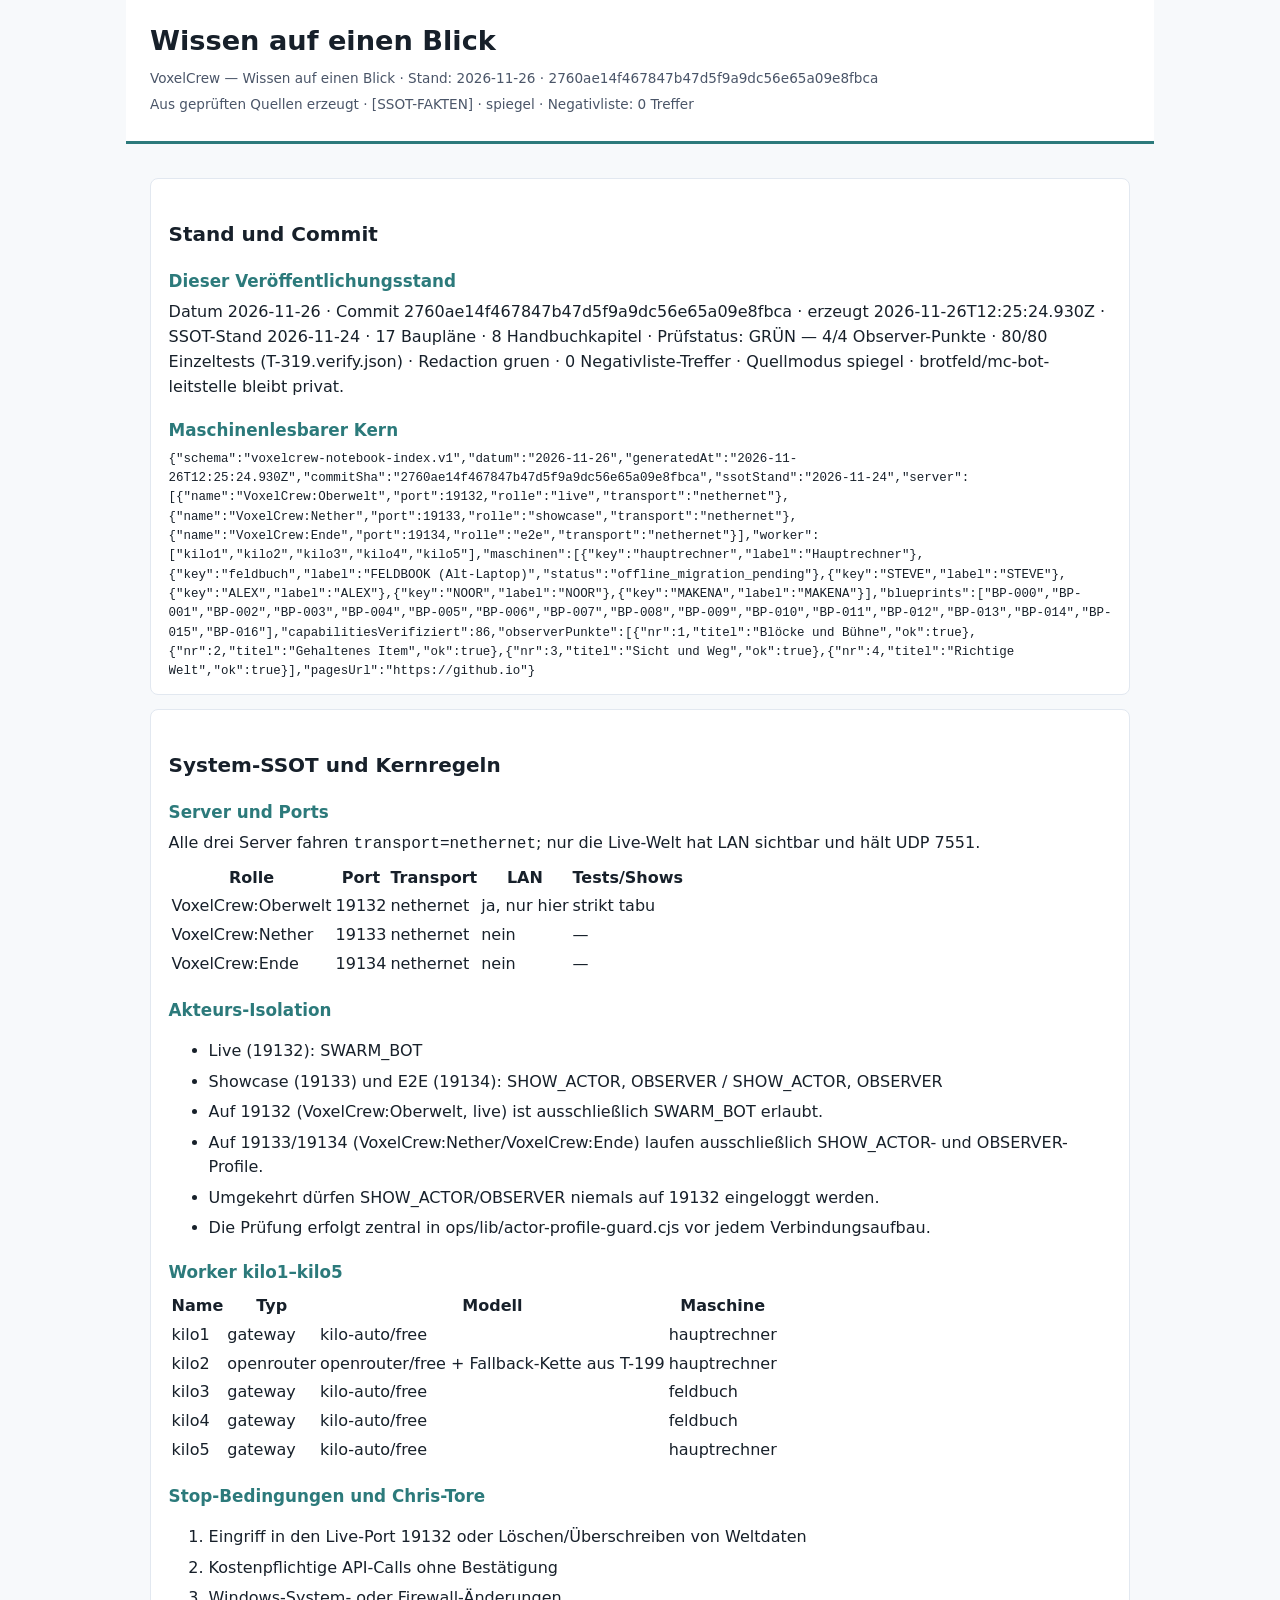
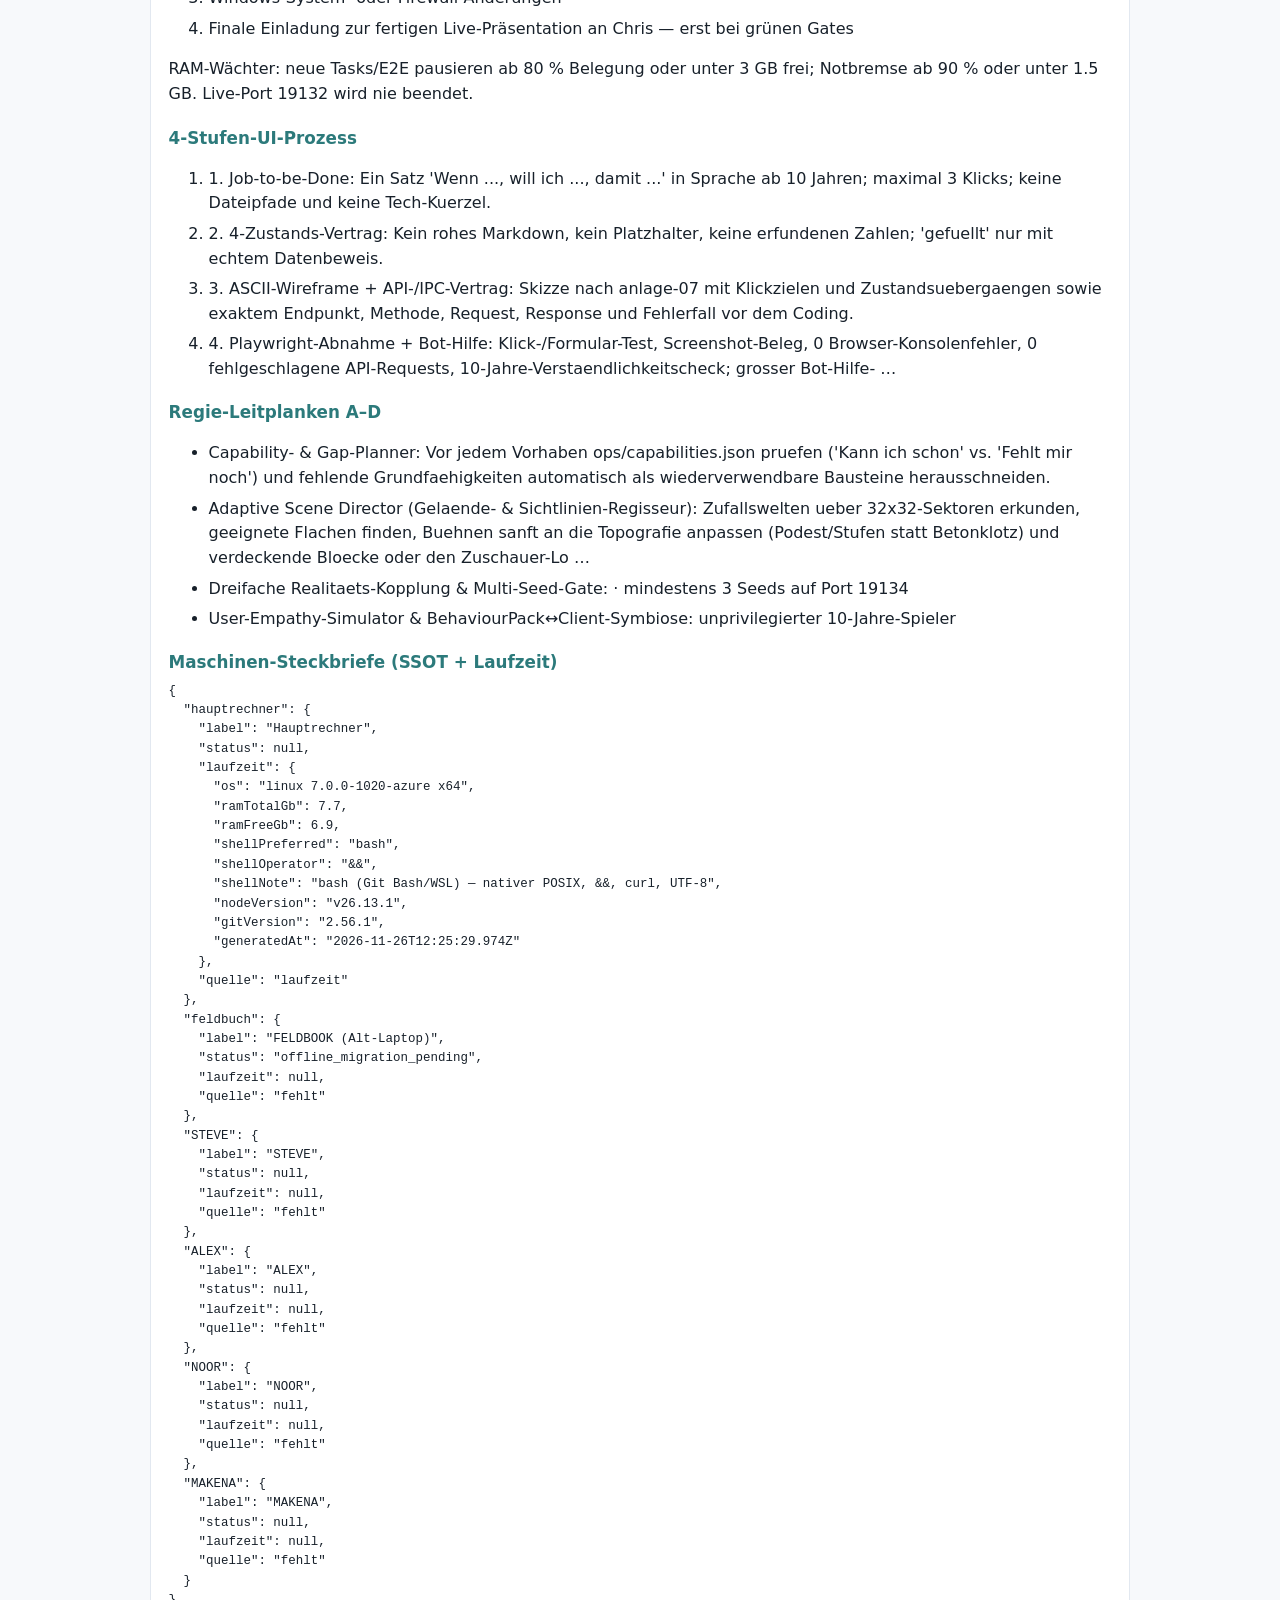
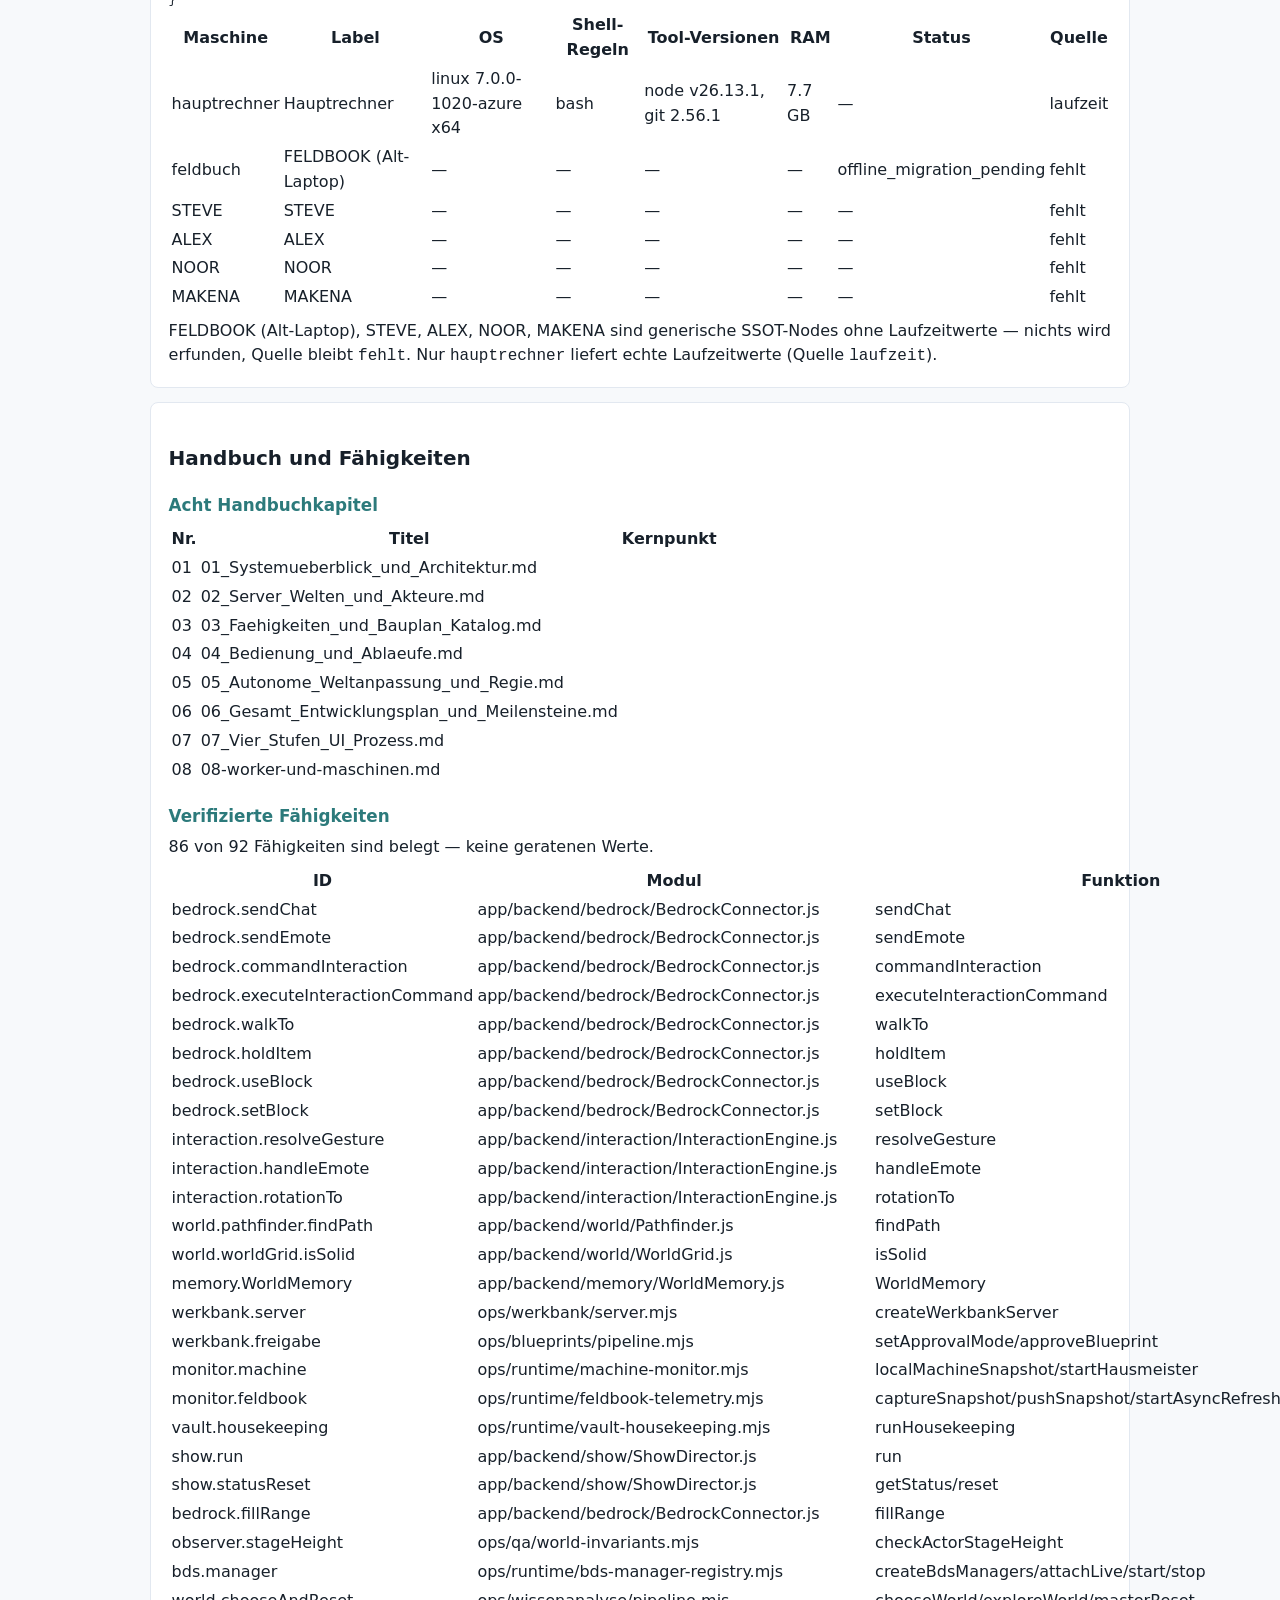
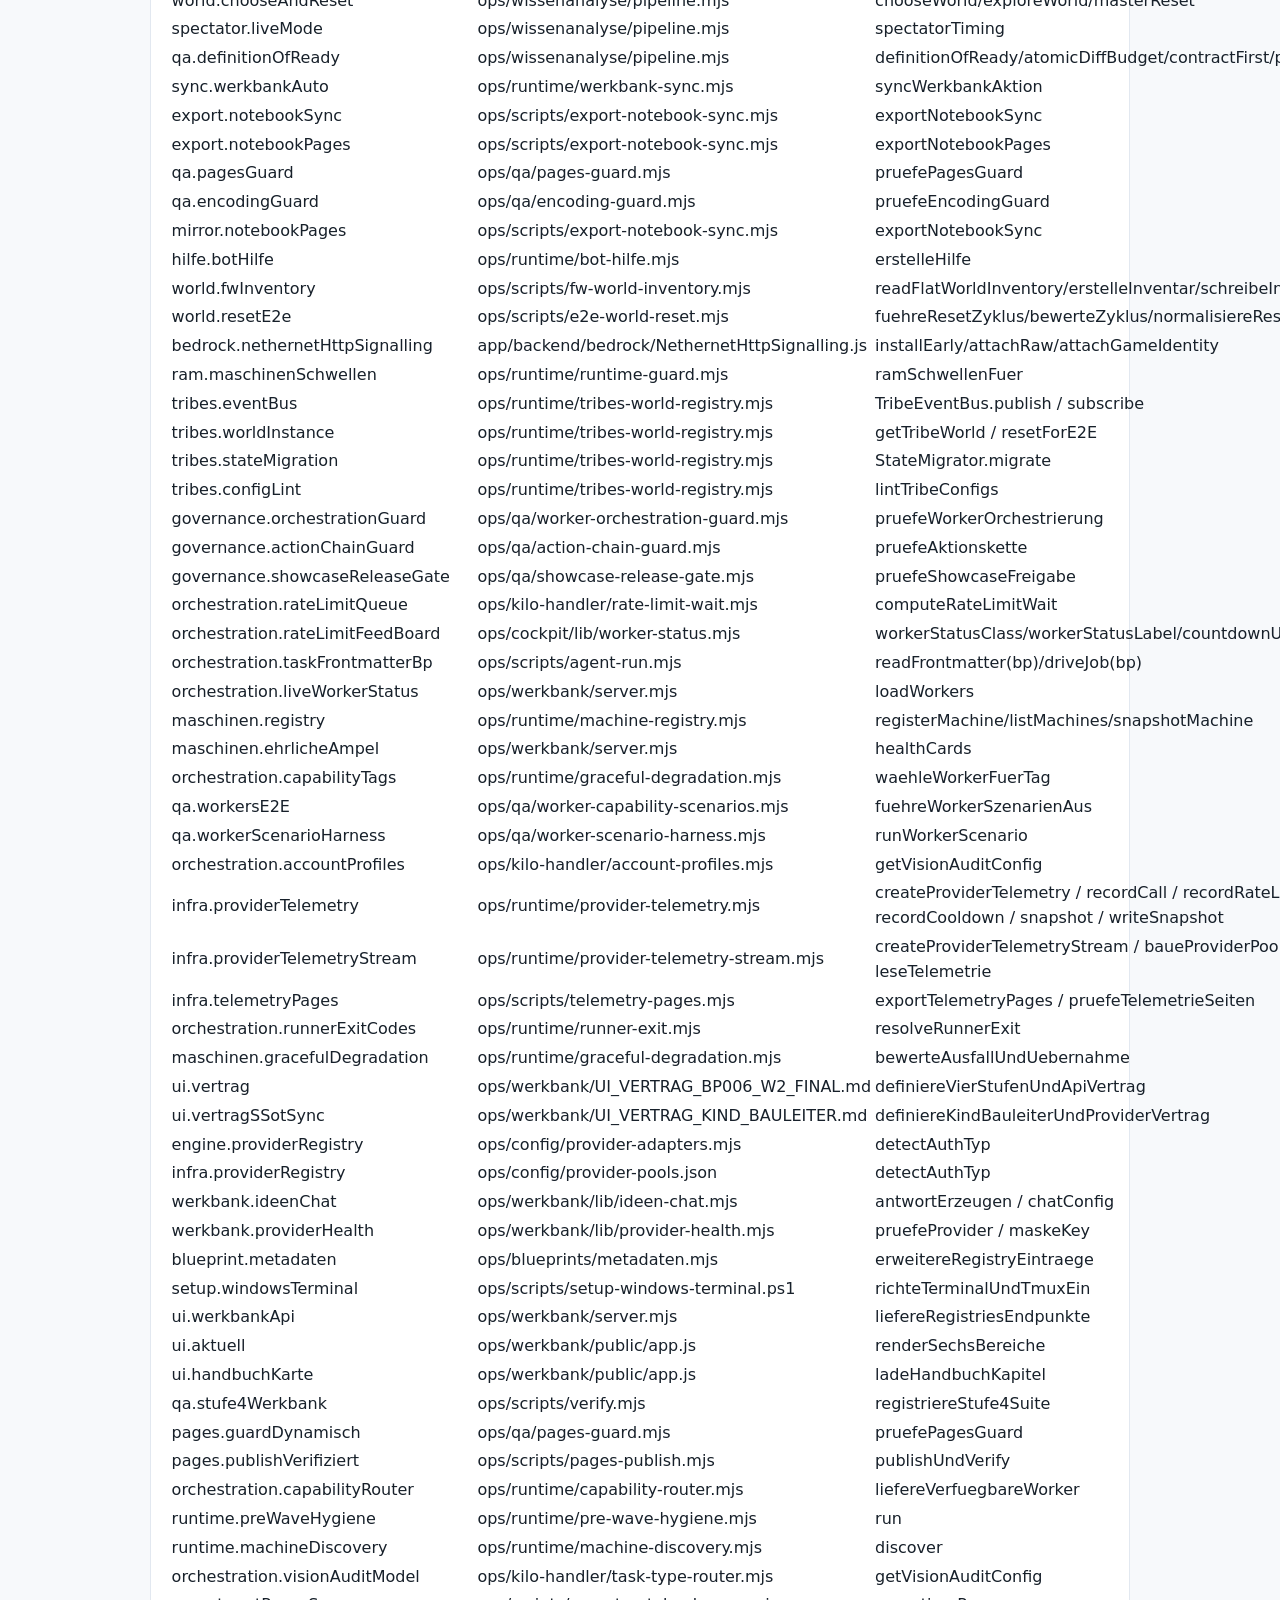
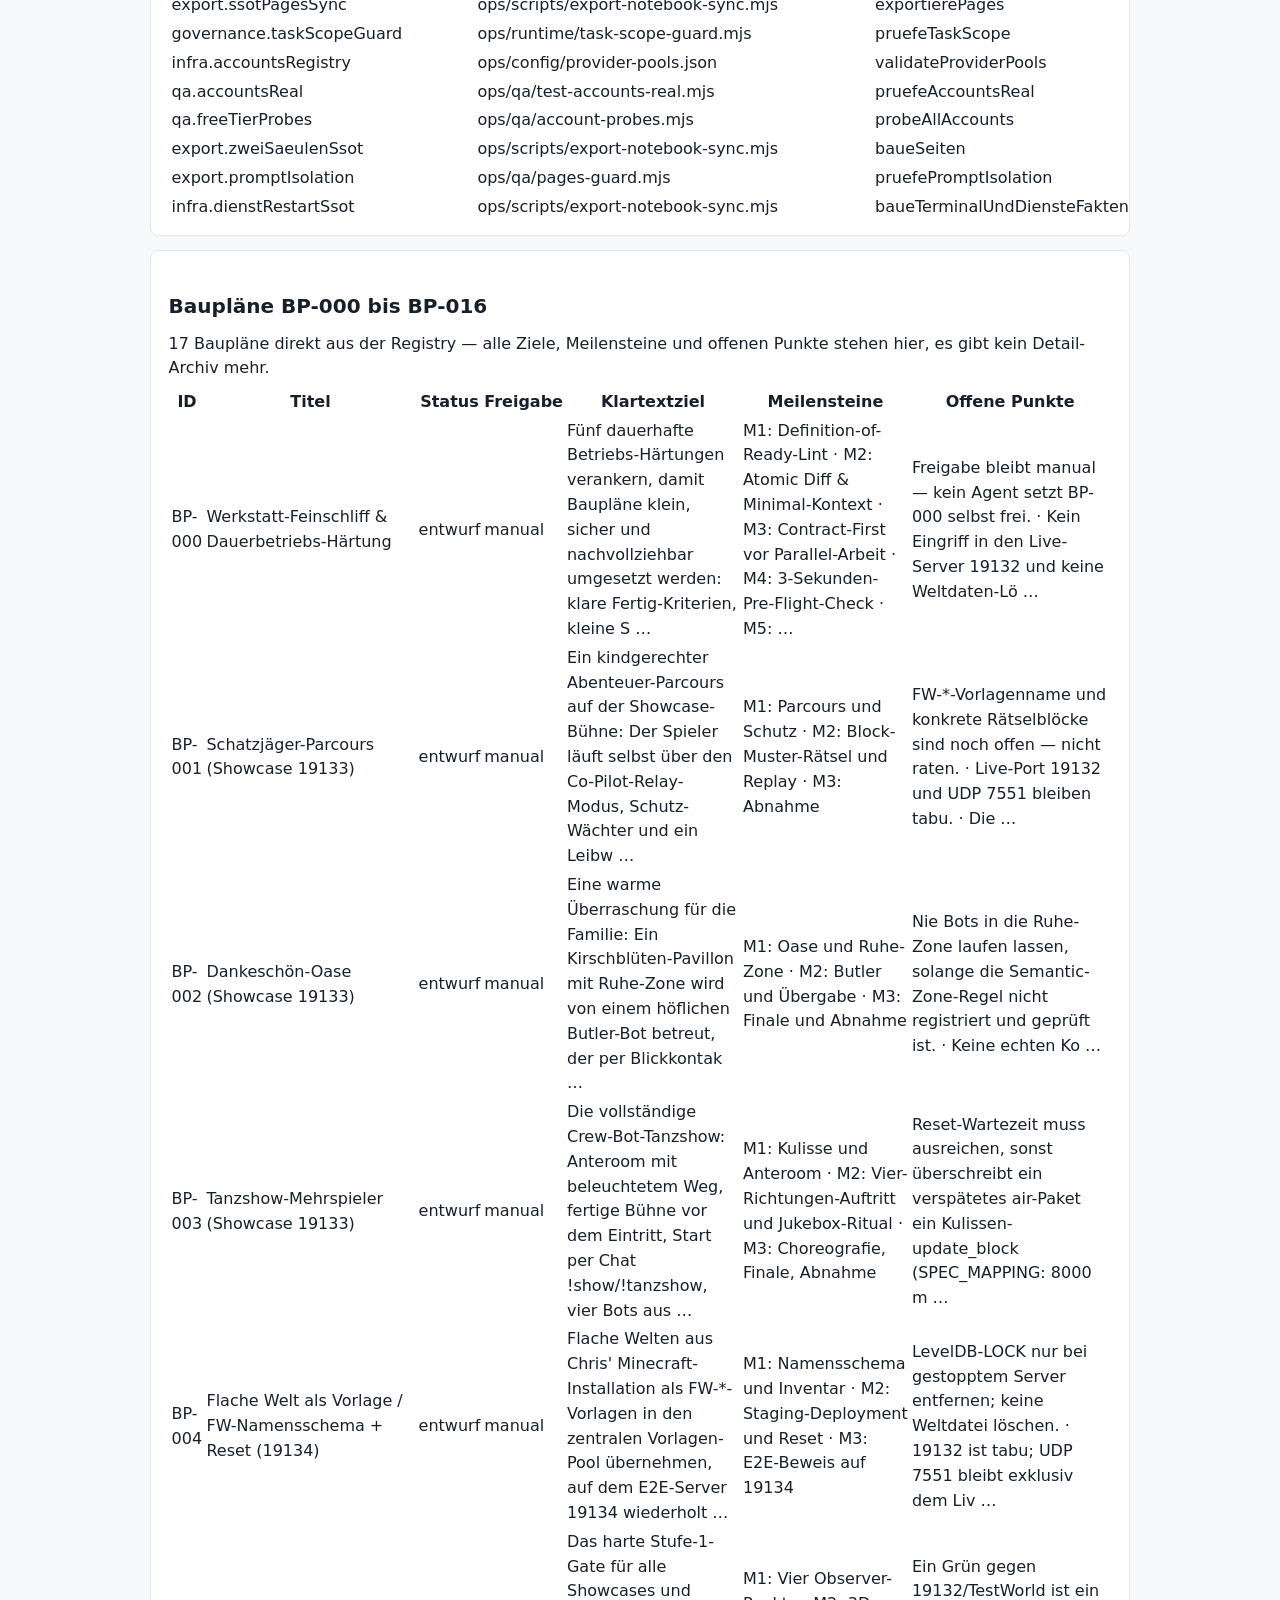
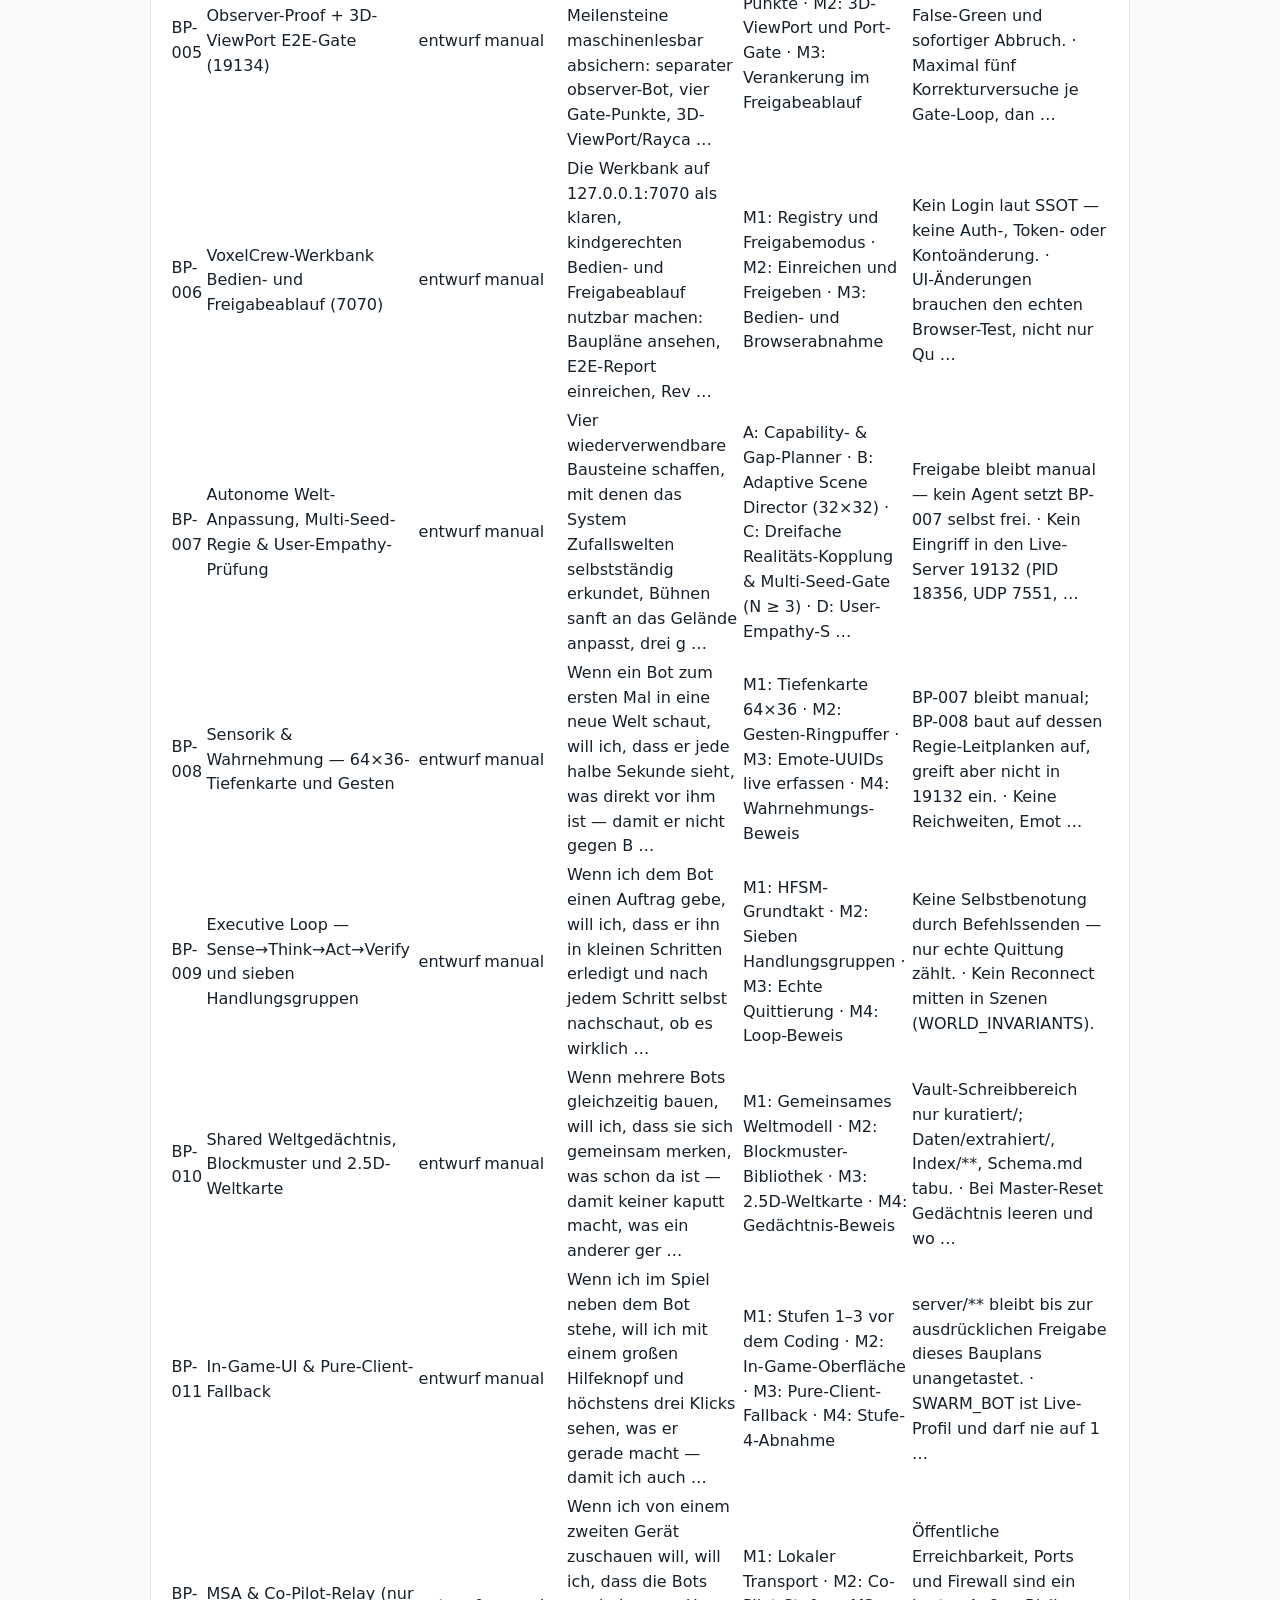
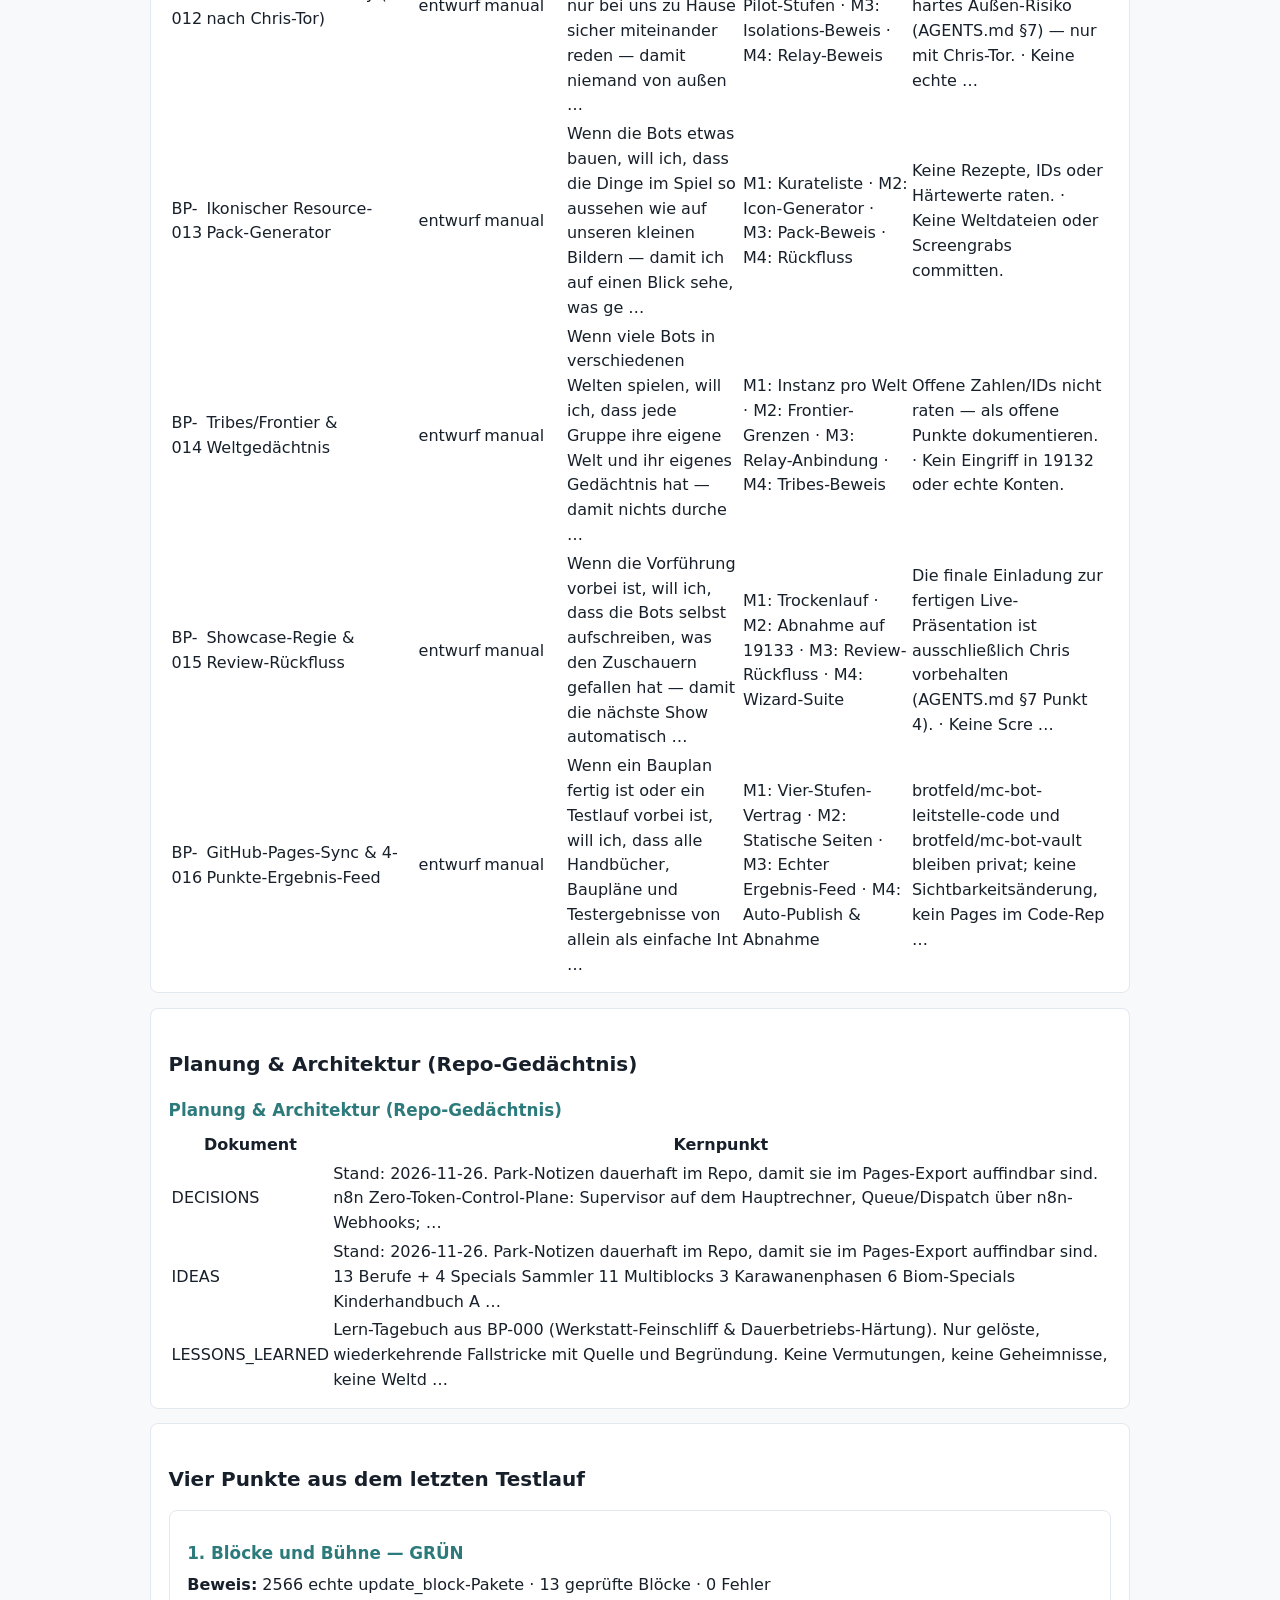
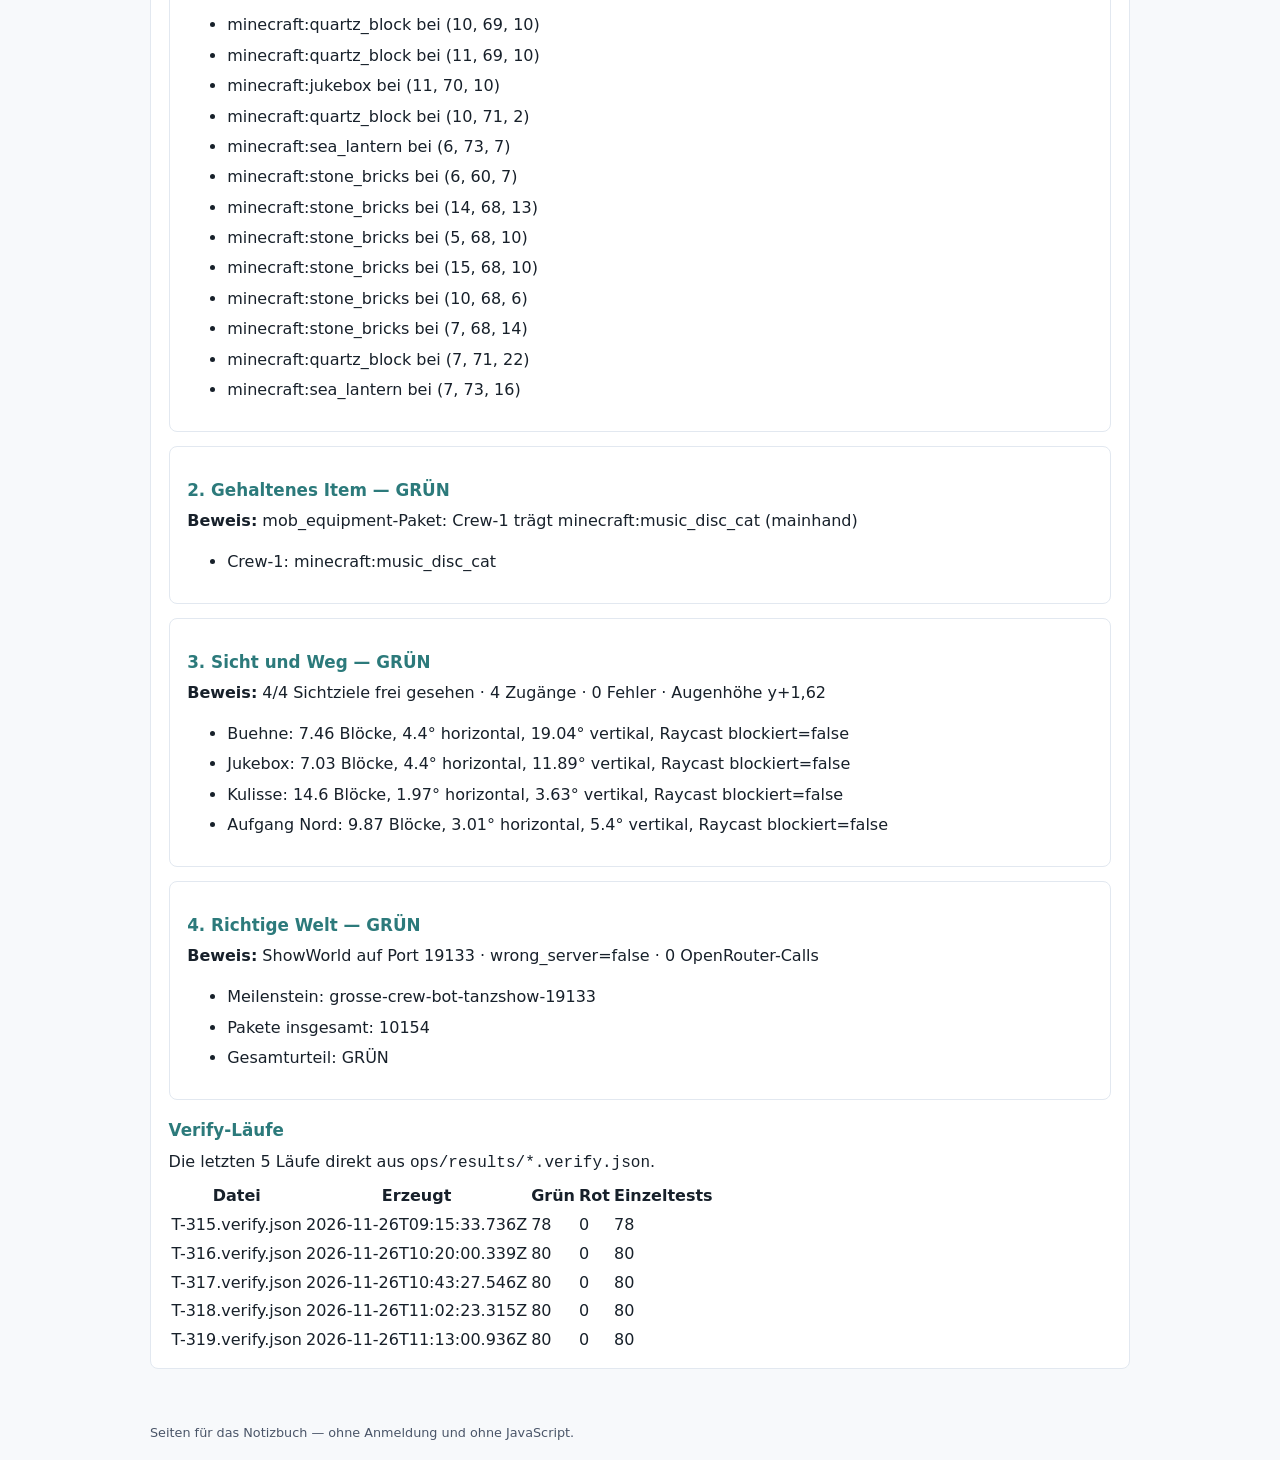
==== commit ba17e0d0: "chore: Pages-Zielrepo auf exakt sechs geprüfte Dateien zurückbauen" ====
--- a/index.html
+++ b/index.html
@@ -26,7 +26,7 @@
 <body>
   <header>
     <h1>Wissen auf einen Blick</h1>
-    <p class="meta">VoxelCrew — Wissen auf einen Blick · Stand: 2026-11-26 · ca8fe4fd68e96a0a814d101bbfd493ee4605a231</p>
+    <p class="meta">VoxelCrew — Wissen auf einen Blick · Stand: 2026-11-26 · 2760ae14f467847b47d5f9a9dc56e65a09e8fbca</p>
     <p class="meta">Aus geprüften Quellen erzeugt · [SSOT-FAKTEN] · spiegel · Negativliste: 0 Treffer</p>
   </header>
   <main>
@@ -34,9 +34,9 @@
   <section id="stand-block">
     <h2>Stand und Commit</h2>
     <h3>Dieser Veröffentlichungsstand</h3>
-    <p>Datum 2026-11-26 · Commit ca8fe4fd68e96a0a814d101bbfd493ee4605a231 · erzeugt 2026-11-26T11:16:09.876Z · SSOT-Stand 2026-11-24 · 17 Baupläne · 8 Handbuchkapitel · Prüfstatus: GRÜN — 4/4 Observer-Punkte · 80/80 Einzeltests (T-319.verify.json) · Redaction gruen · 0 Negativliste-Treffer · Quellmodus spiegel · brotfeld/mc-bot-leitstelle bleibt privat.</p>
+    <p>Datum 2026-11-26 · Commit 2760ae14f467847b47d5f9a9dc56e65a09e8fbca · erzeugt 2026-11-26T12:25:24.930Z · SSOT-Stand 2026-11-24 · 17 Baupläne · 8 Handbuchkapitel · Prüfstatus: GRÜN — 4/4 Observer-Punkte · 80/80 Einzeltests (T-319.verify.json) · Redaction gruen · 0 Negativliste-Treffer · Quellmodus spiegel · brotfeld/mc-bot-leitstelle bleibt privat.</p>
     <h3>Maschinenlesbarer Kern</h3>
-    <pre><code>{&quot;schema&quot;:&quot;voxelcrew-notebook-index.v1&quot;,&quot;datum&quot;:&quot;2026-11-26&quot;,&quot;generatedAt&quot;:&quot;2026-11-26T11:16:09.876Z&quot;,&quot;commitSha&quot;:&quot;ca8fe4fd68e96a0a814d101bbfd493ee4605a231&quot;,&quot;ssotStand&quot;:&quot;2026-11-24&quot;,&quot;server&quot;:[{&quot;name&quot;:&quot;VoxelCrew:Oberwelt&quot;,&quot;port&quot;:19132,&quot;rolle&quot;:&quot;live&quot;,&quot;transport&quot;:&quot;nethernet&quot;},{&quot;name&quot;:&quot;VoxelCrew:Nether&quot;,&quot;port&quot;:19133,&quot;rolle&quot;:&quot;showcase&quot;,&quot;transport&quot;:&quot;nethernet&quot;},{&quot;name&quot;:&quot;VoxelCrew:Ende&quot;,&quot;port&quot;:19134,&quot;rolle&quot;:&quot;e2e&quot;,&quot;transport&quot;:&quot;nethernet&quot;}],&quot;worker&quot;:[&quot;kilo1&quot;,&quot;kilo2&quot;,&quot;kilo3&quot;,&quot;kilo4&quot;,&quot;kilo5&quot;],&quot;maschinen&quot;:[{&quot;key&quot;:&quot;hauptrechner&quot;,&quot;label&quot;:&quot;Hauptrechner&quot;},{&quot;key&quot;:&quot;feldbuch&quot;,&quot;label&quot;:&quot;FELDBOOK (Alt-Laptop)&quot;,&quot;status&quot;:&quot;offline_migration_pending&quot;},{&quot;key&quot;:&quot;STEVE&quot;,&quot;label&quot;:&quot;STEVE&quot;},{&quot;key&quot;:&quot;ALEX&quot;,&quot;label&quot;:&quot;ALEX&quot;},{&quot;key&quot;:&quot;NOOR&quot;,&quot;label&quot;:&quot;NOOR&quot;},{&quot;key&quot;:&quot;MAKENA&quot;,&quot;label&quot;:&quot;MAKENA&quot;}],&quot;blueprints&quot;:[&quot;BP-000&quot;,&quot;BP-001&quot;,&quot;BP-002&quot;,&quot;BP-003&quot;,&quot;BP-004&quot;,&quot;BP-005&quot;,&quot;BP-006&quot;,&quot;BP-007&quot;,&quot;BP-008&quot;,&quot;BP-009&quot;,&quot;BP-010&quot;,&quot;BP-011&quot;,&quot;BP-012&quot;,&quot;BP-013&quot;,&quot;BP-014&quot;,&quot;BP-015&quot;,&quot;BP-016&quot;],&quot;capabilitiesVerifiziert&quot;:86,&quot;observerPunkte&quot;:[{&quot;nr&quot;:1,&quot;titel&quot;:&quot;Blöcke und Bühne&quot;,&quot;ok&quot;:true},{&quot;nr&quot;:2,&quot;titel&quot;:&quot;Gehaltenes Item&quot;,&quot;ok&quot;:true},{&quot;nr&quot;:3,&quot;titel&quot;:&quot;Sicht und Weg&quot;,&quot;ok&quot;:true},{&quot;nr&quot;:4,&quot;titel&quot;:&quot;Richtige Welt&quot;,&quot;ok&quot;:true}],&quot;pagesUrl&quot;:&quot;https://github.io&quot;}</code></pre>
+    <pre><code>{&quot;schema&quot;:&quot;voxelcrew-notebook-index.v1&quot;,&quot;datum&quot;:&quot;2026-11-26&quot;,&quot;generatedAt&quot;:&quot;2026-11-26T12:25:24.930Z&quot;,&quot;commitSha&quot;:&quot;2760ae14f467847b47d5f9a9dc56e65a09e8fbca&quot;,&quot;ssotStand&quot;:&quot;2026-11-24&quot;,&quot;server&quot;:[{&quot;name&quot;:&quot;VoxelCrew:Oberwelt&quot;,&quot;port&quot;:19132,&quot;rolle&quot;:&quot;live&quot;,&quot;transport&quot;:&quot;nethernet&quot;},{&quot;name&quot;:&quot;VoxelCrew:Nether&quot;,&quot;port&quot;:19133,&quot;rolle&quot;:&quot;showcase&quot;,&quot;transport&quot;:&quot;nethernet&quot;},{&quot;name&quot;:&quot;VoxelCrew:Ende&quot;,&quot;port&quot;:19134,&quot;rolle&quot;:&quot;e2e&quot;,&quot;transport&quot;:&quot;nethernet&quot;}],&quot;worker&quot;:[&quot;kilo1&quot;,&quot;kilo2&quot;,&quot;kilo3&quot;,&quot;kilo4&quot;,&quot;kilo5&quot;],&quot;maschinen&quot;:[{&quot;key&quot;:&quot;hauptrechner&quot;,&quot;label&quot;:&quot;Hauptrechner&quot;},{&quot;key&quot;:&quot;feldbuch&quot;,&quot;label&quot;:&quot;FELDBOOK (Alt-Laptop)&quot;,&quot;status&quot;:&quot;offline_migration_pending&quot;},{&quot;key&quot;:&quot;STEVE&quot;,&quot;label&quot;:&quot;STEVE&quot;},{&quot;key&quot;:&quot;ALEX&quot;,&quot;label&quot;:&quot;ALEX&quot;},{&quot;key&quot;:&quot;NOOR&quot;,&quot;label&quot;:&quot;NOOR&quot;},{&quot;key&quot;:&quot;MAKENA&quot;,&quot;label&quot;:&quot;MAKENA&quot;}],&quot;blueprints&quot;:[&quot;BP-000&quot;,&quot;BP-001&quot;,&quot;BP-002&quot;,&quot;BP-003&quot;,&quot;BP-004&quot;,&quot;BP-005&quot;,&quot;BP-006&quot;,&quot;BP-007&quot;,&quot;BP-008&quot;,&quot;BP-009&quot;,&quot;BP-010&quot;,&quot;BP-011&quot;,&quot;BP-012&quot;,&quot;BP-013&quot;,&quot;BP-014&quot;,&quot;BP-015&quot;,&quot;BP-016&quot;],&quot;capabilitiesVerifiziert&quot;:86,&quot;observerPunkte&quot;:[{&quot;nr&quot;:1,&quot;titel&quot;:&quot;Blöcke und Bühne&quot;,&quot;ok&quot;:true},{&quot;nr&quot;:2,&quot;titel&quot;:&quot;Gehaltenes Item&quot;,&quot;ok&quot;:true},{&quot;nr&quot;:3,&quot;titel&quot;:&quot;Sicht und Weg&quot;,&quot;ok&quot;:true},{&quot;nr&quot;:4,&quot;titel&quot;:&quot;Richtige Welt&quot;,&quot;ok&quot;:true}],&quot;pagesUrl&quot;:&quot;https://github.io&quot;}</code></pre>
   </section>
   <section id="regeln-block">
     <h2>System-SSOT und Kernregeln</h2>
@@ -58,13 +58,13 @@
     &quot;laufzeit&quot;: {
       &quot;os&quot;: &quot;linux 7.0.0-1020-azure x64&quot;,
       &quot;ramTotalGb&quot;: 7.7,
-      &quot;ramFreeGb&quot;: 6.7,
-      &quot;shellPreferred&quot;: &quot;pwsh&quot;,
-      &quot;shellOperator&quot;: &quot;;&quot;,
-      &quot;shellNote&quot;: &quot;PowerShell Core (pwsh) bevorzugt — POSIX-ähnlich, UTF-8, curl.exe&quot;,
+      &quot;ramFreeGb&quot;: 6.9,
+      &quot;shellPreferred&quot;: &quot;bash&quot;,
+      &quot;shellOperator&quot;: &quot;&amp;&amp;&quot;,
+      &quot;shellNote&quot;: &quot;bash (Git Bash/WSL) — nativer POSIX, &amp;&amp;, curl, UTF-8&quot;,
       &quot;nodeVersion&quot;: &quot;v26.13.1&quot;,
       &quot;gitVersion&quot;: &quot;2.56.1&quot;,
-      &quot;generatedAt&quot;: &quot;2026-11-26T11:16:10.765Z&quot;
+      &quot;generatedAt&quot;: &quot;2026-11-26T12:25:29.974Z&quot;
     },
     &quot;quelle&quot;: &quot;laufzeit&quot;
   },
@@ -99,7 +99,7 @@
     &quot;quelle&quot;: &quot;fehlt&quot;
   }
 }</code></pre>
-  <table><thead><tr><th>Maschine</th><th>Label</th><th>OS</th><th>Shell-Regeln</th><th>Tool-Versionen</th><th>RAM</th><th>Status</th><th>Quelle</th></tr></thead><tbody><tr><td>hauptrechner</td><td>Hauptrechner</td><td>linux 7.0.0-1020-azure x64</td><td>pwsh</td><td>node v26.13.1, git 2.56.1</td><td>7.7 GB</td><td>—</td><td>laufzeit</td></tr><tr><td>feldbuch</td><td>FELDBOOK (Alt-Laptop)</td><td>—</td><td>—</td><td>—</td><td>—</td><td>offline_migration_pending</td><td>fehlt</td></tr><tr><td>STEVE</td><td>STEVE</td><td>—</td><td>—</td><td>—</td><td>—</td><td>—</td><td>fehlt</td></tr><tr><td>ALEX</td><td>ALEX</td><td>—</td><td>—</td><td>—</td><td>—</td><td>—</td><td>fehlt</td></tr><tr><td>NOOR</td><td>NOOR</td><td>—</td><td>—</td><td>—</td><td>—</td><td>—</td><td>fehlt</td></tr><tr><td>MAKENA</td><td>MAKENA</td><td>—</td><td>—</td><td>—</td><td>—</td><td>—</td><td>fehlt</td></tr></tbody></table>
+  <table><thead><tr><th>Maschine</th><th>Label</th><th>OS</th><th>Shell-Regeln</th><th>Tool-Versionen</th><th>RAM</th><th>Status</th><th>Quelle</th></tr></thead><tbody><tr><td>hauptrechner</td><td>Hauptrechner</td><td>linux 7.0.0-1020-azure x64</td><td>bash</td><td>node v26.13.1, git 2.56.1</td><td>7.7 GB</td><td>—</td><td>laufzeit</td></tr><tr><td>feldbuch</td><td>FELDBOOK (Alt-Laptop)</td><td>—</td><td>—</td><td>—</td><td>—</td><td>offline_migration_pending</td><td>fehlt</td></tr><tr><td>STEVE</td><td>STEVE</td><td>—</td><td>—</td><td>—</td><td>—</td><td>—</td><td>fehlt</td></tr><tr><td>ALEX</td><td>ALEX</td><td>—</td><td>—</td><td>—</td><td>—</td><td>—</td><td>fehlt</td></tr><tr><td>NOOR</td><td>NOOR</td><td>—</td><td>—</td><td>—</td><td>—</td><td>—</td><td>fehlt</td></tr><tr><td>MAKENA</td><td>MAKENA</td><td>—</td><td>—</td><td>—</td><td>—</td><td>—</td><td>fehlt</td></tr></tbody></table>
   <p>FELDBOOK (Alt-Laptop), STEVE, ALEX, NOOR, MAKENA sind generische SSOT-Nodes ohne Laufzeitwerte — nichts wird erfunden, Quelle bleibt <code>fehlt</code>. Nur <code>hauptrechner</code> liefert echte Laufzeitwerte (Quelle <code>laufzeit</code>).</p>
   </section>
   <section id="wissen-block">
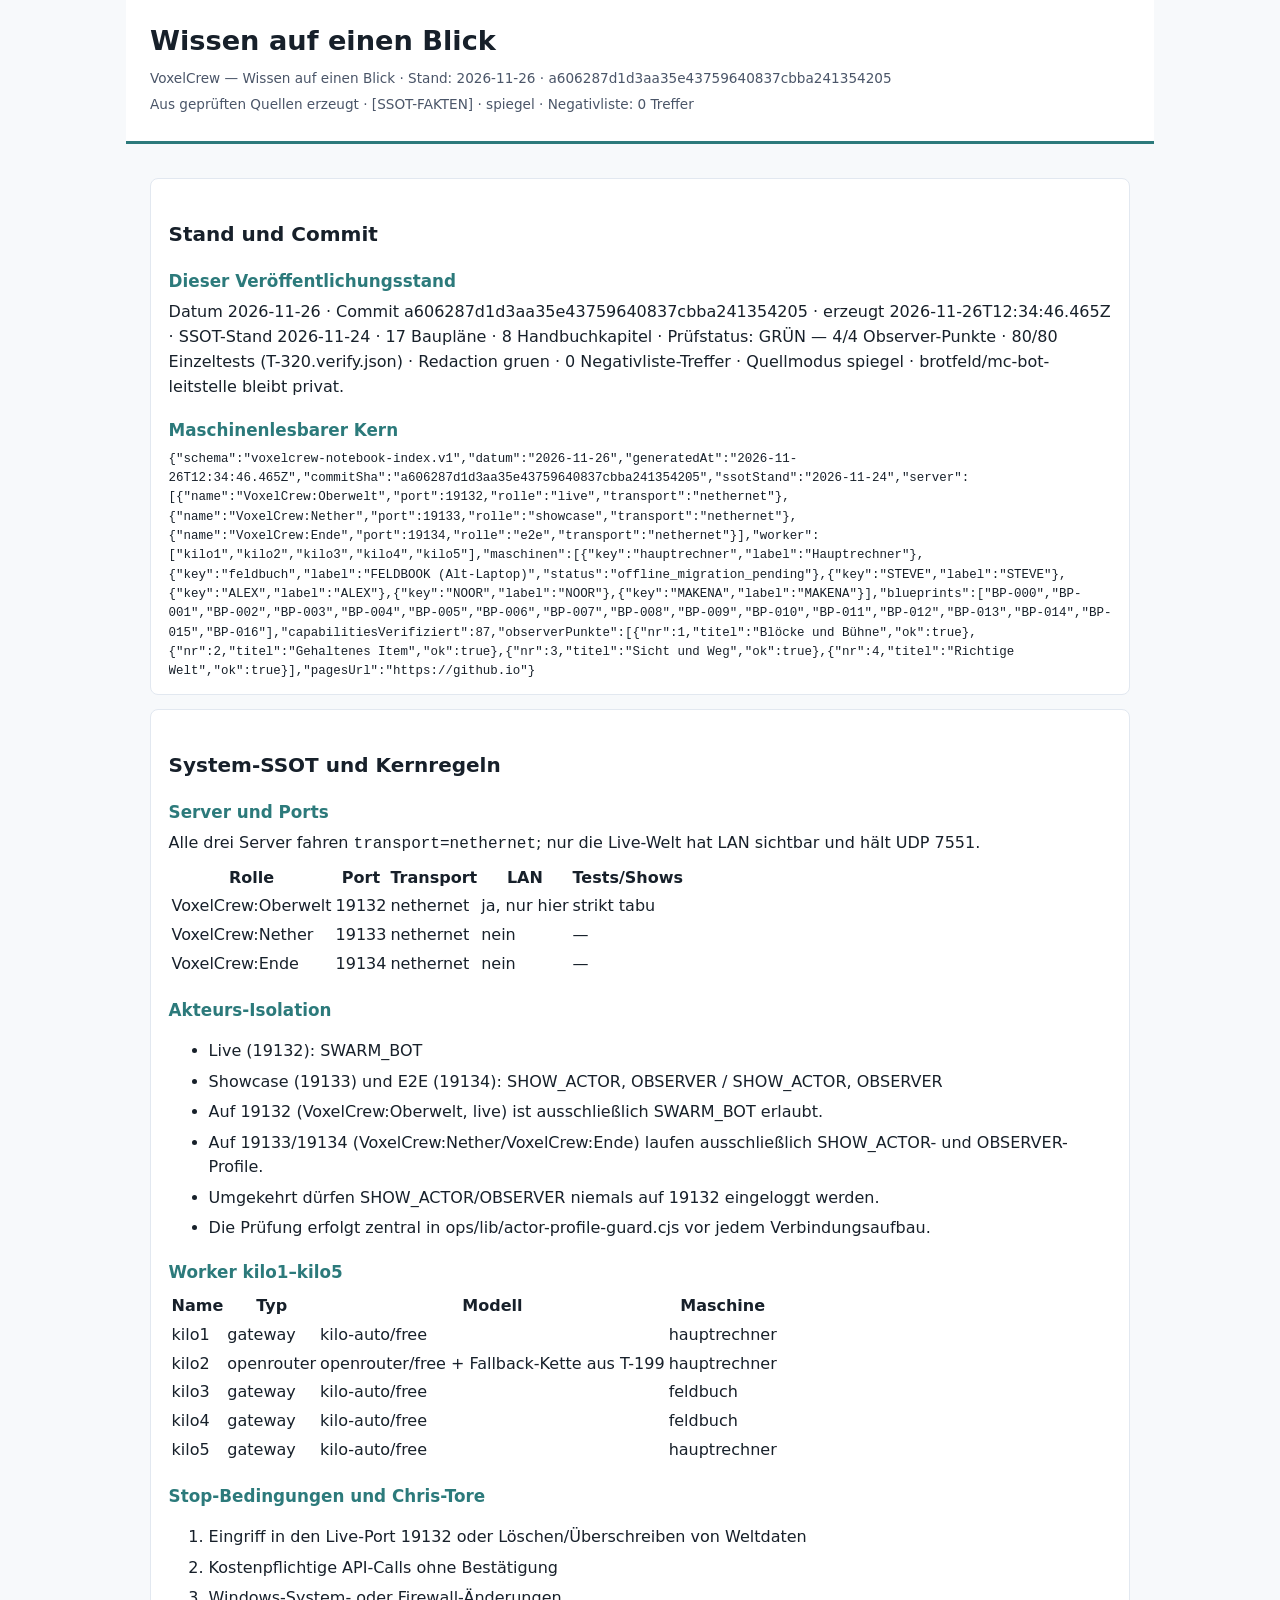
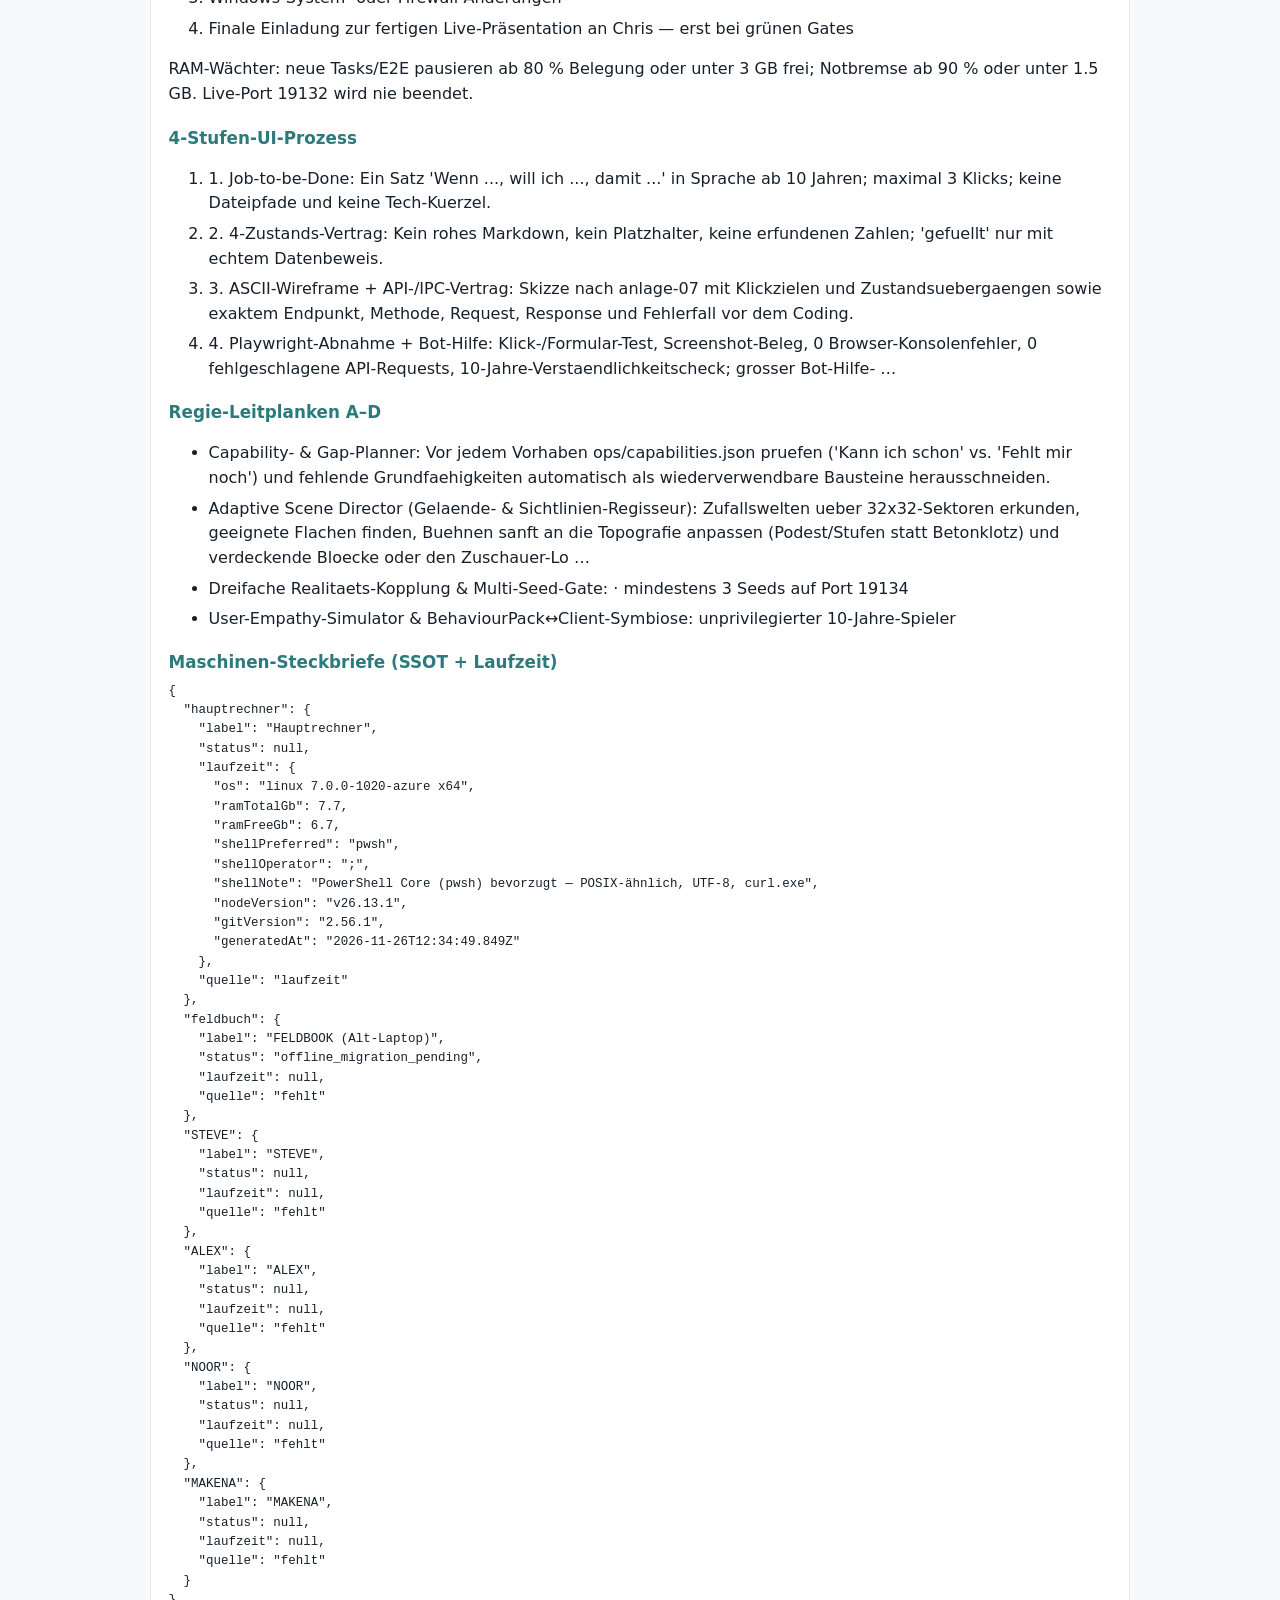
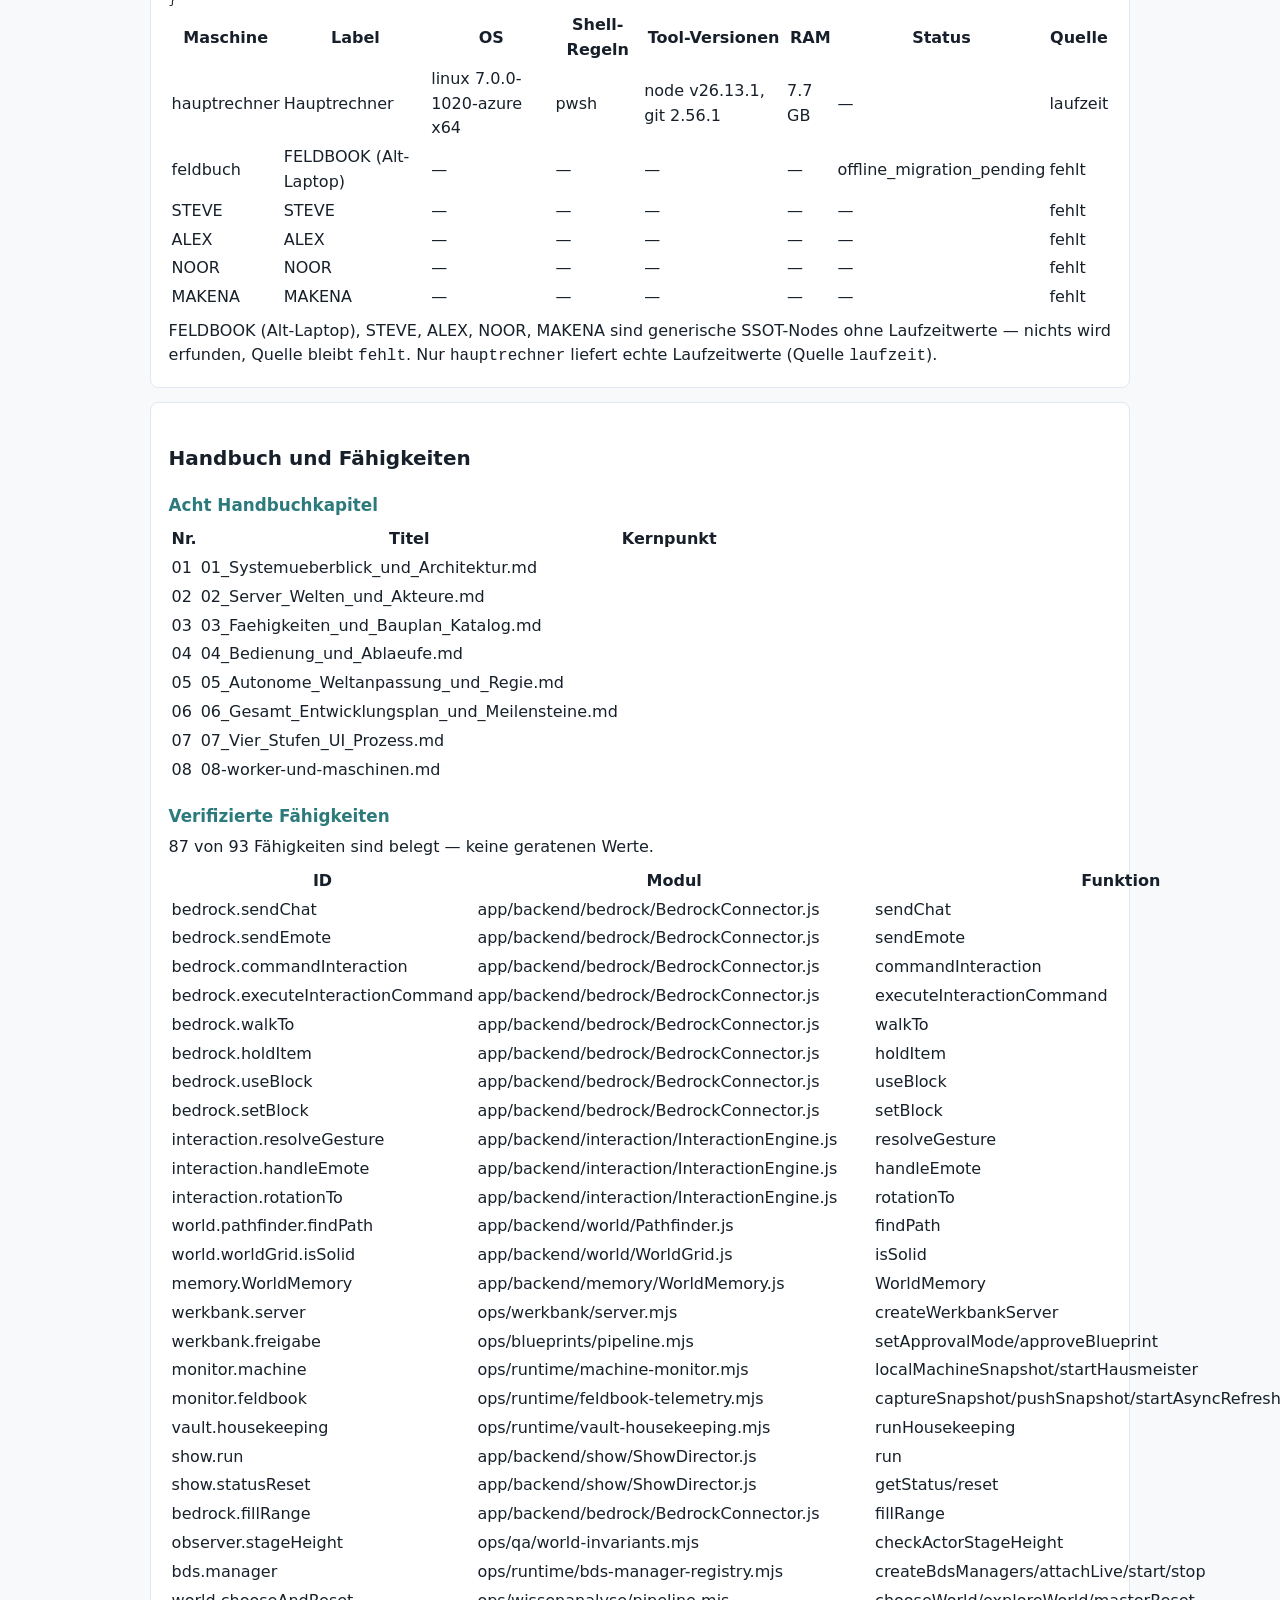
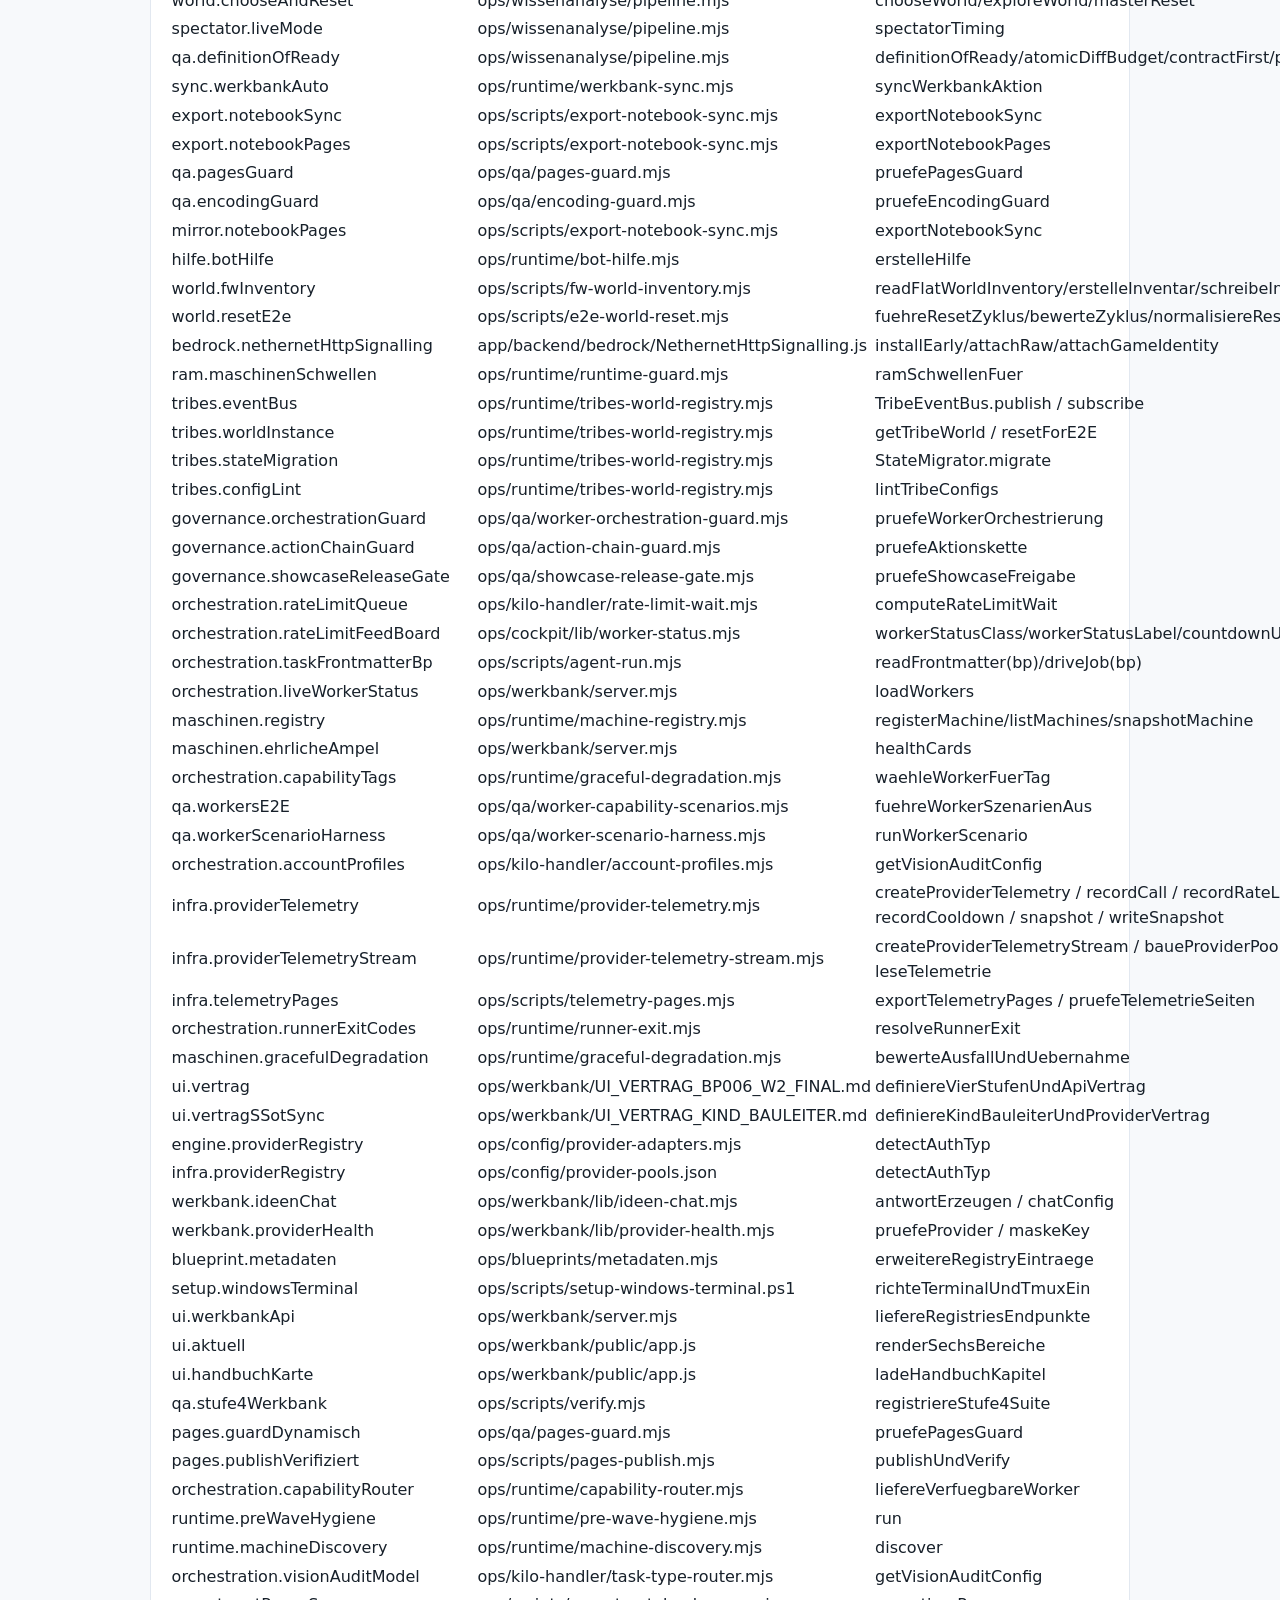
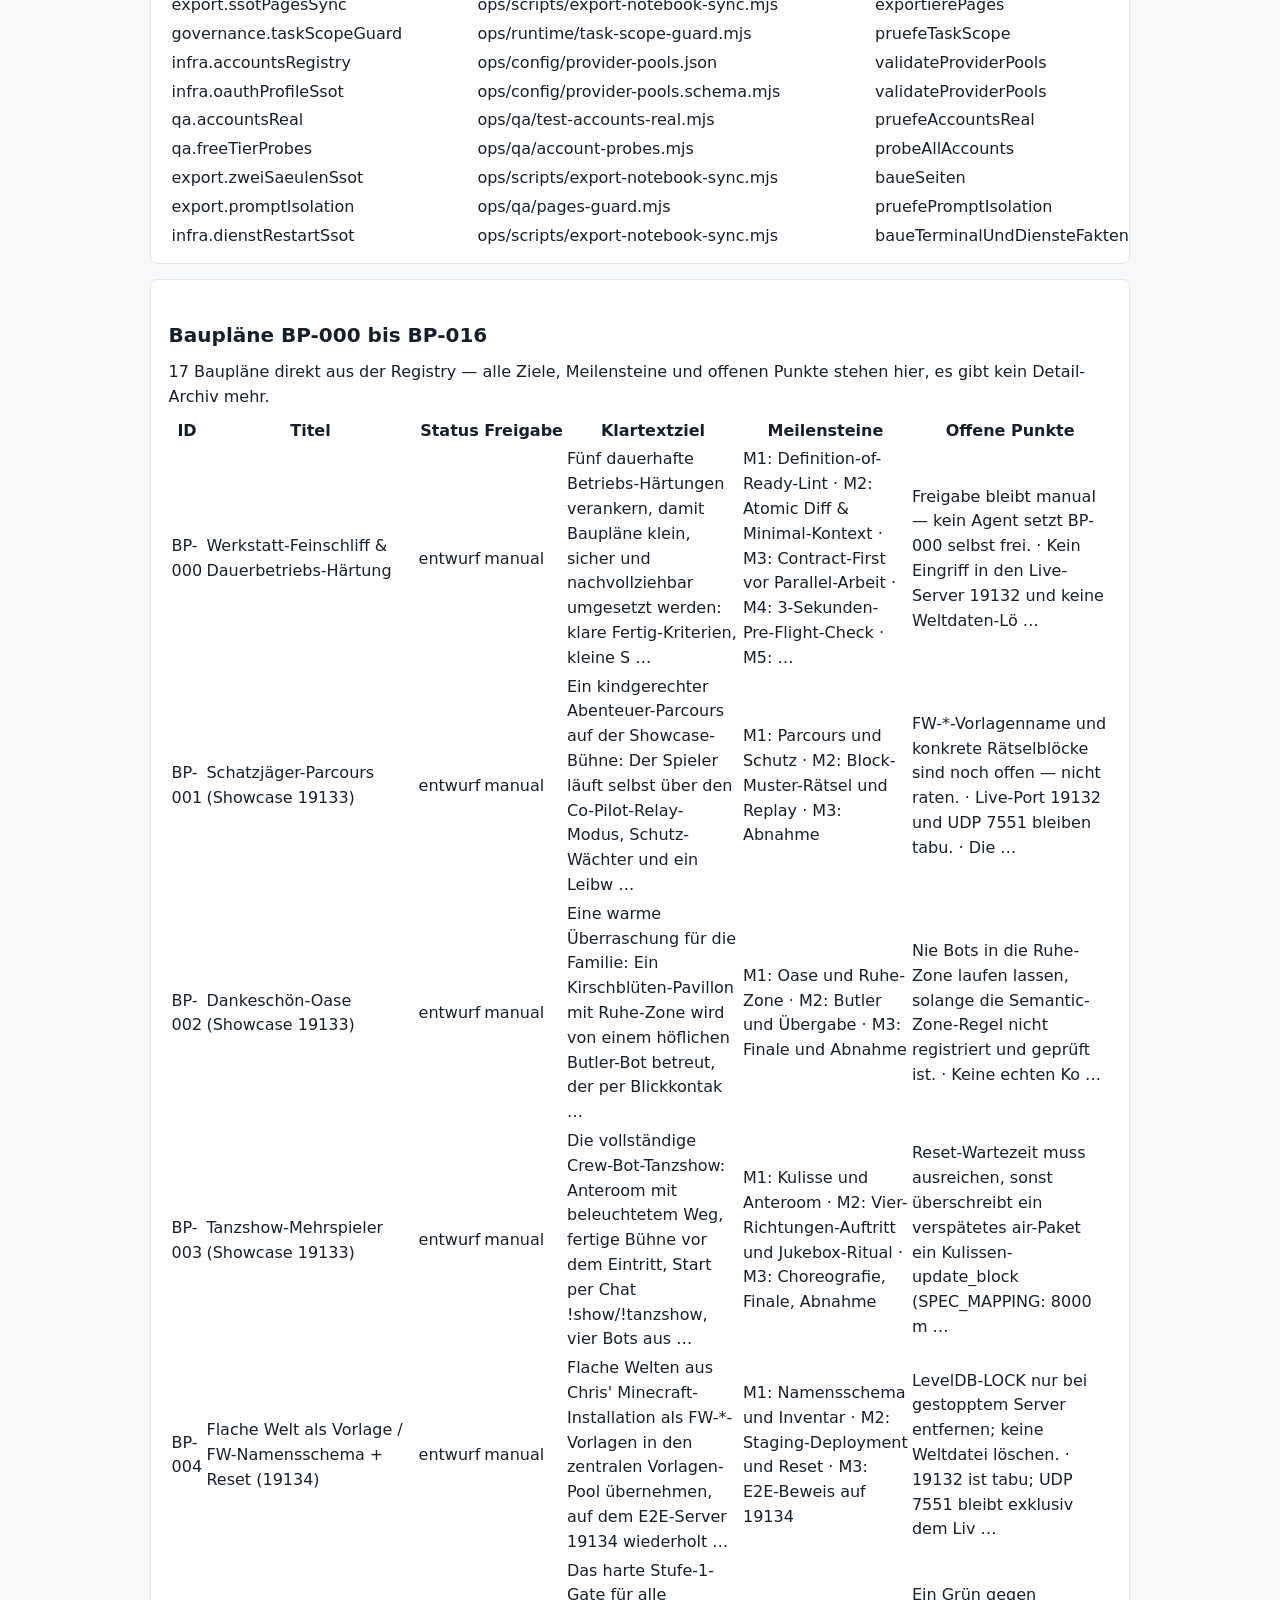
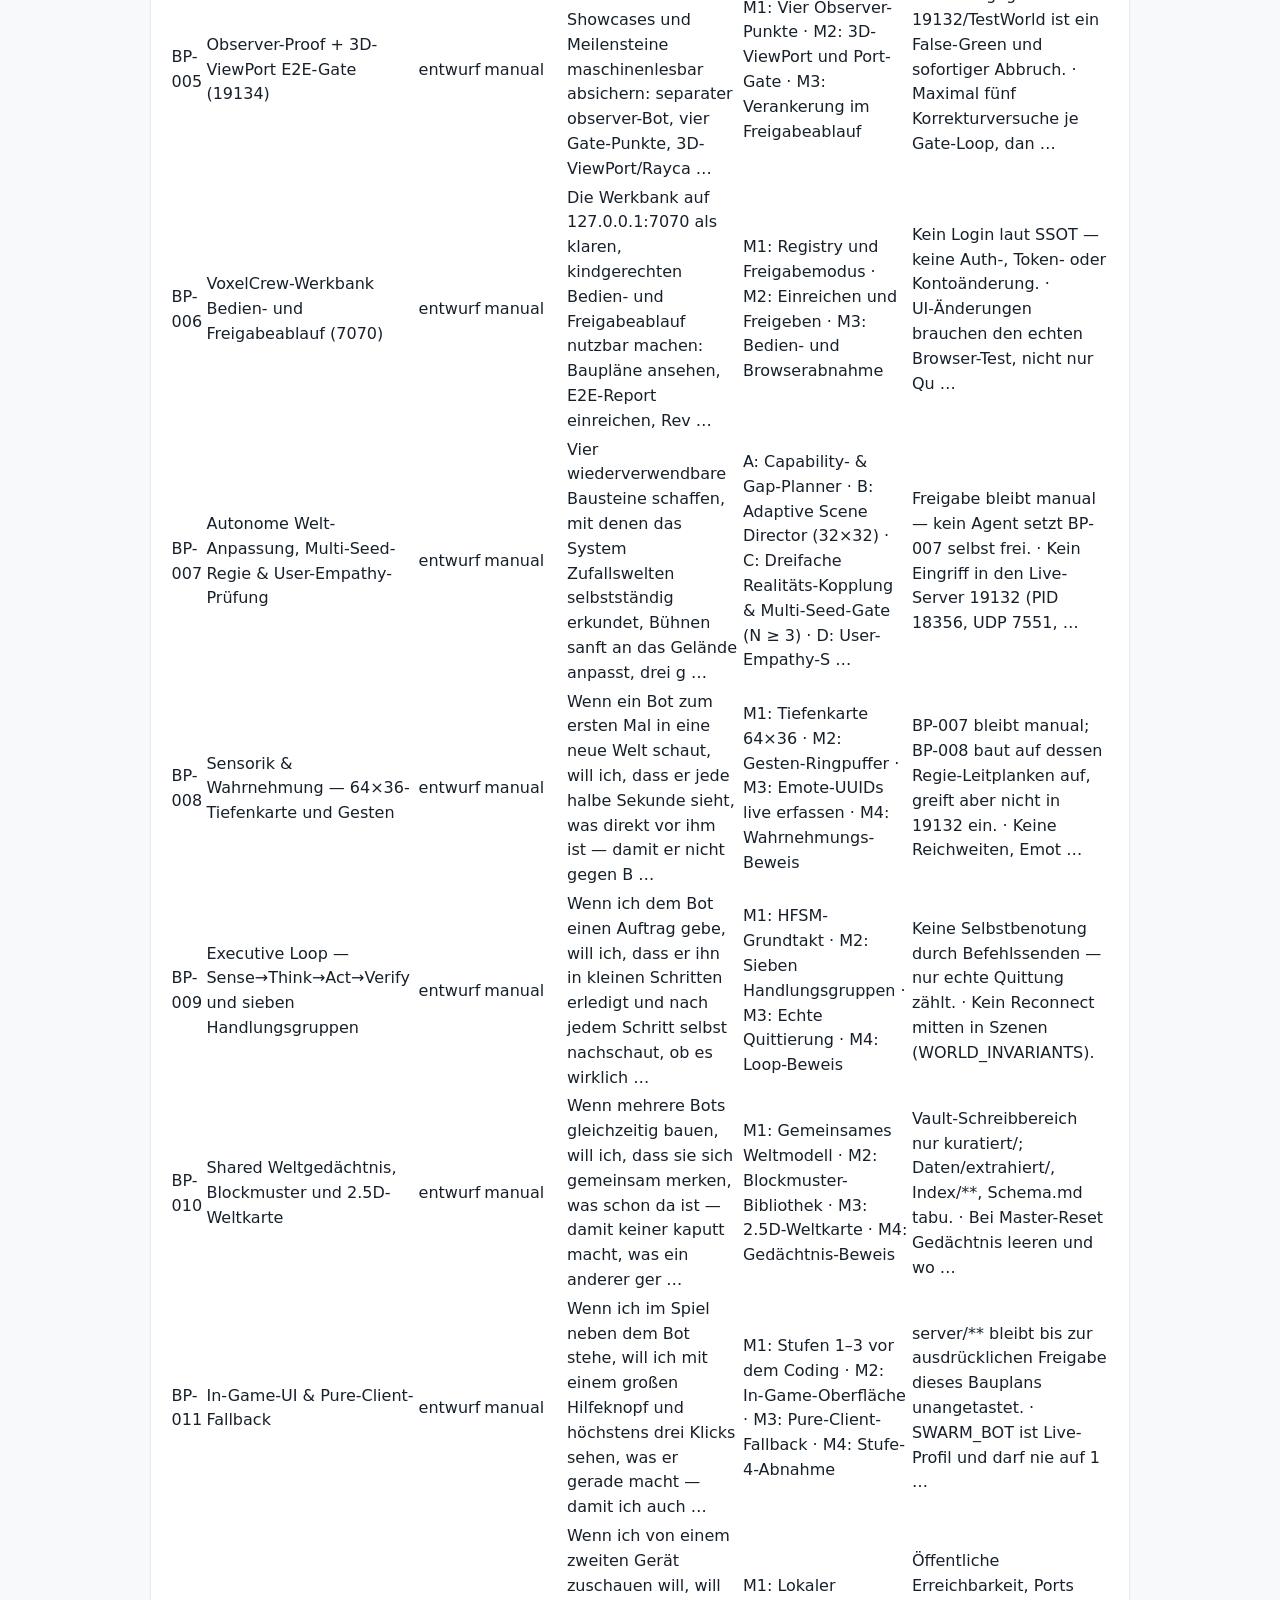
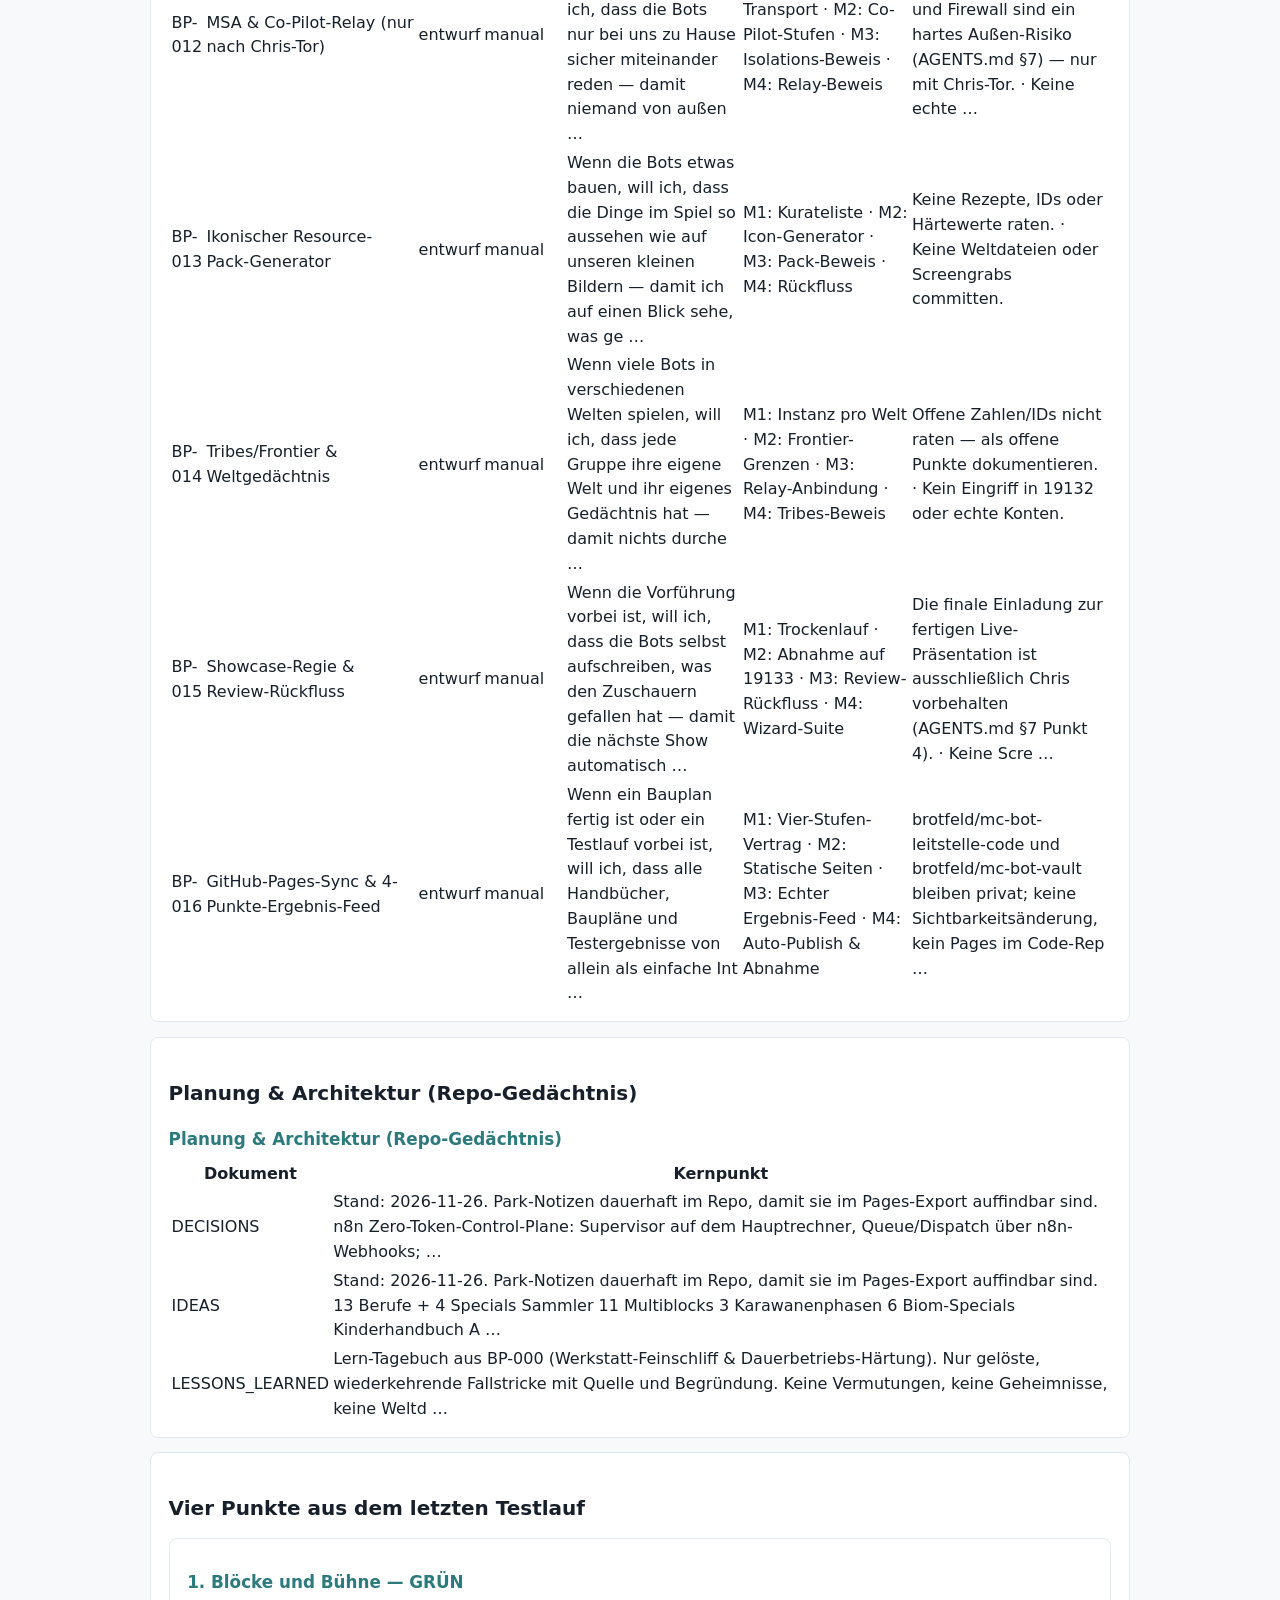
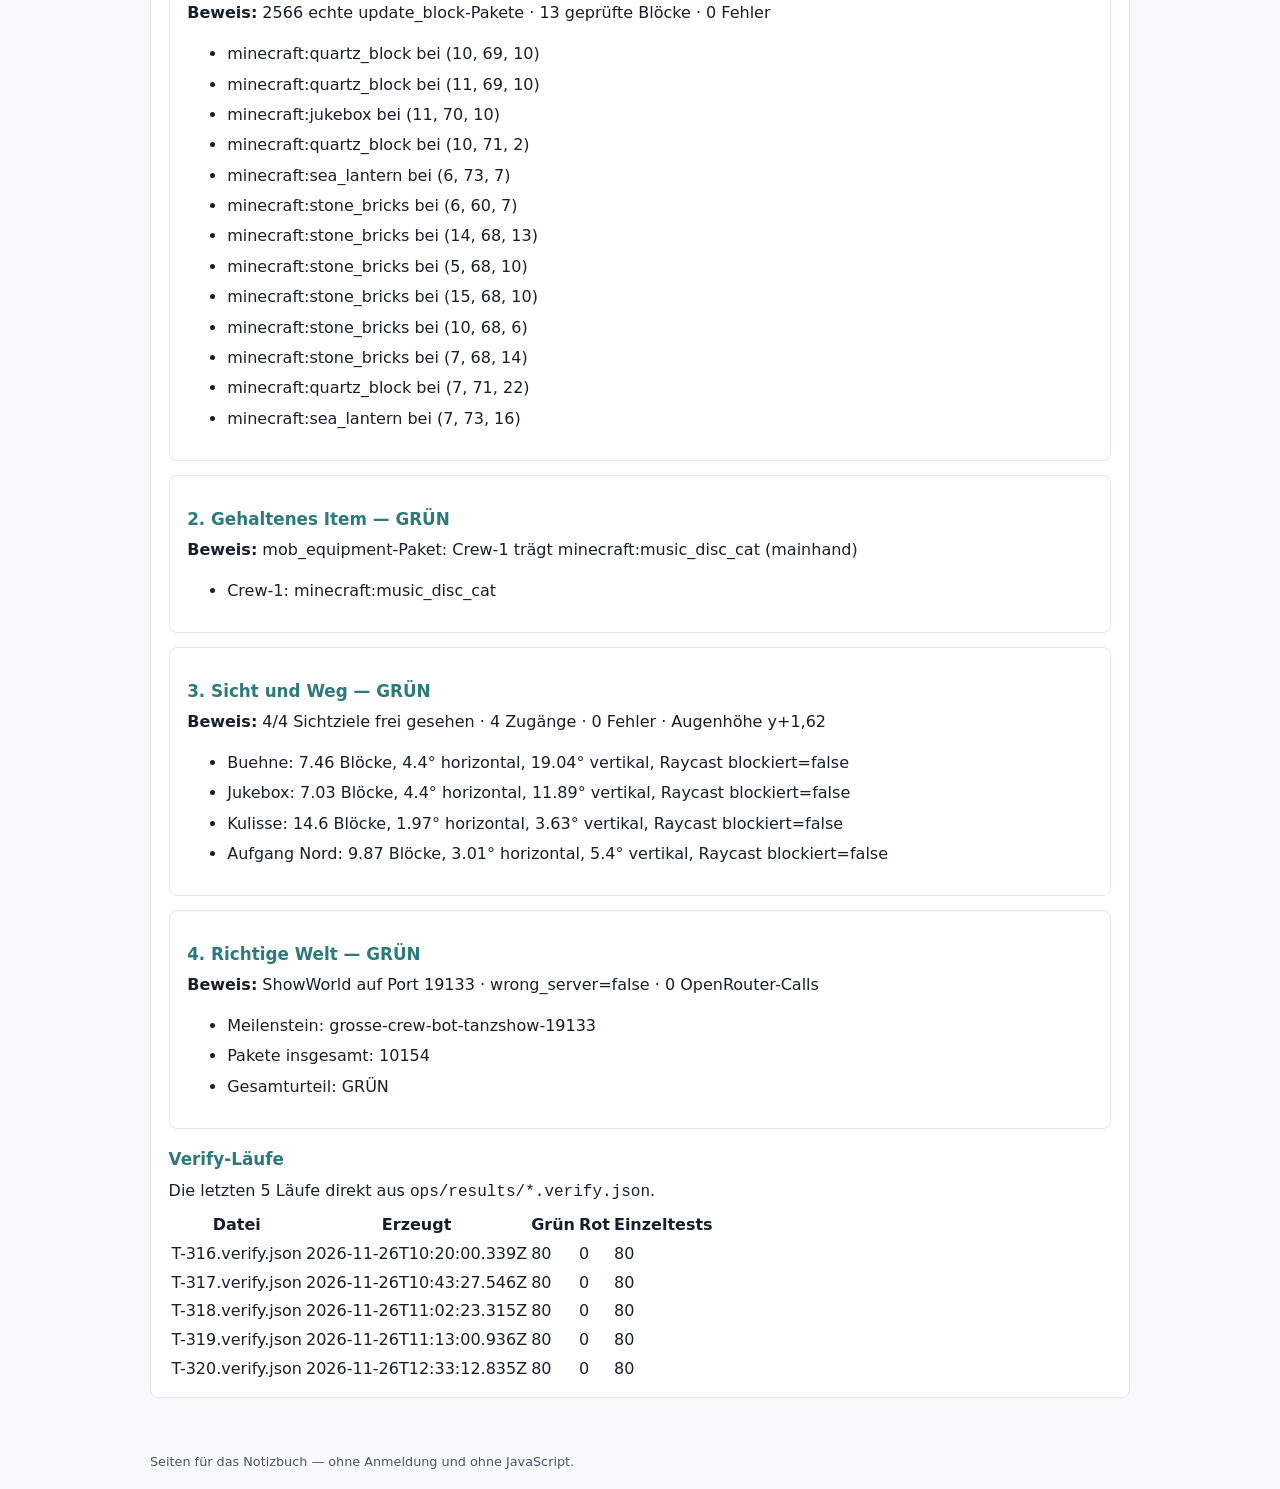
==== commit 99d2adb8: "chore: Pages-Zielrepo auf exakt sechs geprüfte Dateien zurückbauen" ====
--- a/index.html
+++ b/index.html
@@ -26,7 +26,7 @@
 <body>
   <header>
     <h1>Wissen auf einen Blick</h1>
-    <p class="meta">VoxelCrew — Wissen auf einen Blick · Stand: 2026-11-26 · 2760ae14f467847b47d5f9a9dc56e65a09e8fbca</p>
+    <p class="meta">VoxelCrew — Wissen auf einen Blick · Stand: 2026-11-26 · a606287d1d3aa35e43759640837cbba241354205</p>
     <p class="meta">Aus geprüften Quellen erzeugt · [SSOT-FAKTEN] · spiegel · Negativliste: 0 Treffer</p>
   </header>
   <main>
@@ -34,9 +34,9 @@
   <section id="stand-block">
     <h2>Stand und Commit</h2>
     <h3>Dieser Veröffentlichungsstand</h3>
-    <p>Datum 2026-11-26 · Commit 2760ae14f467847b47d5f9a9dc56e65a09e8fbca · erzeugt 2026-11-26T12:25:24.930Z · SSOT-Stand 2026-11-24 · 17 Baupläne · 8 Handbuchkapitel · Prüfstatus: GRÜN — 4/4 Observer-Punkte · 80/80 Einzeltests (T-319.verify.json) · Redaction gruen · 0 Negativliste-Treffer · Quellmodus spiegel · brotfeld/mc-bot-leitstelle bleibt privat.</p>
+    <p>Datum 2026-11-26 · Commit a606287d1d3aa35e43759640837cbba241354205 · erzeugt 2026-11-26T12:34:46.465Z · SSOT-Stand 2026-11-24 · 17 Baupläne · 8 Handbuchkapitel · Prüfstatus: GRÜN — 4/4 Observer-Punkte · 80/80 Einzeltests (T-320.verify.json) · Redaction gruen · 0 Negativliste-Treffer · Quellmodus spiegel · brotfeld/mc-bot-leitstelle bleibt privat.</p>
     <h3>Maschinenlesbarer Kern</h3>
-    <pre><code>{&quot;schema&quot;:&quot;voxelcrew-notebook-index.v1&quot;,&quot;datum&quot;:&quot;2026-11-26&quot;,&quot;generatedAt&quot;:&quot;2026-11-26T12:25:24.930Z&quot;,&quot;commitSha&quot;:&quot;2760ae14f467847b47d5f9a9dc56e65a09e8fbca&quot;,&quot;ssotStand&quot;:&quot;2026-11-24&quot;,&quot;server&quot;:[{&quot;name&quot;:&quot;VoxelCrew:Oberwelt&quot;,&quot;port&quot;:19132,&quot;rolle&quot;:&quot;live&quot;,&quot;transport&quot;:&quot;nethernet&quot;},{&quot;name&quot;:&quot;VoxelCrew:Nether&quot;,&quot;port&quot;:19133,&quot;rolle&quot;:&quot;showcase&quot;,&quot;transport&quot;:&quot;nethernet&quot;},{&quot;name&quot;:&quot;VoxelCrew:Ende&quot;,&quot;port&quot;:19134,&quot;rolle&quot;:&quot;e2e&quot;,&quot;transport&quot;:&quot;nethernet&quot;}],&quot;worker&quot;:[&quot;kilo1&quot;,&quot;kilo2&quot;,&quot;kilo3&quot;,&quot;kilo4&quot;,&quot;kilo5&quot;],&quot;maschinen&quot;:[{&quot;key&quot;:&quot;hauptrechner&quot;,&quot;label&quot;:&quot;Hauptrechner&quot;},{&quot;key&quot;:&quot;feldbuch&quot;,&quot;label&quot;:&quot;FELDBOOK (Alt-Laptop)&quot;,&quot;status&quot;:&quot;offline_migration_pending&quot;},{&quot;key&quot;:&quot;STEVE&quot;,&quot;label&quot;:&quot;STEVE&quot;},{&quot;key&quot;:&quot;ALEX&quot;,&quot;label&quot;:&quot;ALEX&quot;},{&quot;key&quot;:&quot;NOOR&quot;,&quot;label&quot;:&quot;NOOR&quot;},{&quot;key&quot;:&quot;MAKENA&quot;,&quot;label&quot;:&quot;MAKENA&quot;}],&quot;blueprints&quot;:[&quot;BP-000&quot;,&quot;BP-001&quot;,&quot;BP-002&quot;,&quot;BP-003&quot;,&quot;BP-004&quot;,&quot;BP-005&quot;,&quot;BP-006&quot;,&quot;BP-007&quot;,&quot;BP-008&quot;,&quot;BP-009&quot;,&quot;BP-010&quot;,&quot;BP-011&quot;,&quot;BP-012&quot;,&quot;BP-013&quot;,&quot;BP-014&quot;,&quot;BP-015&quot;,&quot;BP-016&quot;],&quot;capabilitiesVerifiziert&quot;:86,&quot;observerPunkte&quot;:[{&quot;nr&quot;:1,&quot;titel&quot;:&quot;Blöcke und Bühne&quot;,&quot;ok&quot;:true},{&quot;nr&quot;:2,&quot;titel&quot;:&quot;Gehaltenes Item&quot;,&quot;ok&quot;:true},{&quot;nr&quot;:3,&quot;titel&quot;:&quot;Sicht und Weg&quot;,&quot;ok&quot;:true},{&quot;nr&quot;:4,&quot;titel&quot;:&quot;Richtige Welt&quot;,&quot;ok&quot;:true}],&quot;pagesUrl&quot;:&quot;https://github.io&quot;}</code></pre>
+    <pre><code>{&quot;schema&quot;:&quot;voxelcrew-notebook-index.v1&quot;,&quot;datum&quot;:&quot;2026-11-26&quot;,&quot;generatedAt&quot;:&quot;2026-11-26T12:34:46.465Z&quot;,&quot;commitSha&quot;:&quot;a606287d1d3aa35e43759640837cbba241354205&quot;,&quot;ssotStand&quot;:&quot;2026-11-24&quot;,&quot;server&quot;:[{&quot;name&quot;:&quot;VoxelCrew:Oberwelt&quot;,&quot;port&quot;:19132,&quot;rolle&quot;:&quot;live&quot;,&quot;transport&quot;:&quot;nethernet&quot;},{&quot;name&quot;:&quot;VoxelCrew:Nether&quot;,&quot;port&quot;:19133,&quot;rolle&quot;:&quot;showcase&quot;,&quot;transport&quot;:&quot;nethernet&quot;},{&quot;name&quot;:&quot;VoxelCrew:Ende&quot;,&quot;port&quot;:19134,&quot;rolle&quot;:&quot;e2e&quot;,&quot;transport&quot;:&quot;nethernet&quot;}],&quot;worker&quot;:[&quot;kilo1&quot;,&quot;kilo2&quot;,&quot;kilo3&quot;,&quot;kilo4&quot;,&quot;kilo5&quot;],&quot;maschinen&quot;:[{&quot;key&quot;:&quot;hauptrechner&quot;,&quot;label&quot;:&quot;Hauptrechner&quot;},{&quot;key&quot;:&quot;feldbuch&quot;,&quot;label&quot;:&quot;FELDBOOK (Alt-Laptop)&quot;,&quot;status&quot;:&quot;offline_migration_pending&quot;},{&quot;key&quot;:&quot;STEVE&quot;,&quot;label&quot;:&quot;STEVE&quot;},{&quot;key&quot;:&quot;ALEX&quot;,&quot;label&quot;:&quot;ALEX&quot;},{&quot;key&quot;:&quot;NOOR&quot;,&quot;label&quot;:&quot;NOOR&quot;},{&quot;key&quot;:&quot;MAKENA&quot;,&quot;label&quot;:&quot;MAKENA&quot;}],&quot;blueprints&quot;:[&quot;BP-000&quot;,&quot;BP-001&quot;,&quot;BP-002&quot;,&quot;BP-003&quot;,&quot;BP-004&quot;,&quot;BP-005&quot;,&quot;BP-006&quot;,&quot;BP-007&quot;,&quot;BP-008&quot;,&quot;BP-009&quot;,&quot;BP-010&quot;,&quot;BP-011&quot;,&quot;BP-012&quot;,&quot;BP-013&quot;,&quot;BP-014&quot;,&quot;BP-015&quot;,&quot;BP-016&quot;],&quot;capabilitiesVerifiziert&quot;:87,&quot;observerPunkte&quot;:[{&quot;nr&quot;:1,&quot;titel&quot;:&quot;Blöcke und Bühne&quot;,&quot;ok&quot;:true},{&quot;nr&quot;:2,&quot;titel&quot;:&quot;Gehaltenes Item&quot;,&quot;ok&quot;:true},{&quot;nr&quot;:3,&quot;titel&quot;:&quot;Sicht und Weg&quot;,&quot;ok&quot;:true},{&quot;nr&quot;:4,&quot;titel&quot;:&quot;Richtige Welt&quot;,&quot;ok&quot;:true}],&quot;pagesUrl&quot;:&quot;https://github.io&quot;}</code></pre>
   </section>
   <section id="regeln-block">
     <h2>System-SSOT und Kernregeln</h2>
@@ -58,13 +58,13 @@
     &quot;laufzeit&quot;: {
       &quot;os&quot;: &quot;linux 7.0.0-1020-azure x64&quot;,
       &quot;ramTotalGb&quot;: 7.7,
-      &quot;ramFreeGb&quot;: 6.9,
-      &quot;shellPreferred&quot;: &quot;bash&quot;,
-      &quot;shellOperator&quot;: &quot;&amp;&amp;&quot;,
-      &quot;shellNote&quot;: &quot;bash (Git Bash/WSL) — nativer POSIX, &amp;&amp;, curl, UTF-8&quot;,
+      &quot;ramFreeGb&quot;: 6.7,
+      &quot;shellPreferred&quot;: &quot;pwsh&quot;,
+      &quot;shellOperator&quot;: &quot;;&quot;,
+      &quot;shellNote&quot;: &quot;PowerShell Core (pwsh) bevorzugt — POSIX-ähnlich, UTF-8, curl.exe&quot;,
       &quot;nodeVersion&quot;: &quot;v26.13.1&quot;,
       &quot;gitVersion&quot;: &quot;2.56.1&quot;,
-      &quot;generatedAt&quot;: &quot;2026-11-26T12:25:29.974Z&quot;
+      &quot;generatedAt&quot;: &quot;2026-11-26T12:34:49.849Z&quot;
     },
     &quot;quelle&quot;: &quot;laufzeit&quot;
   },
@@ -99,7 +99,7 @@
     &quot;quelle&quot;: &quot;fehlt&quot;
   }
 }</code></pre>
-  <table><thead><tr><th>Maschine</th><th>Label</th><th>OS</th><th>Shell-Regeln</th><th>Tool-Versionen</th><th>RAM</th><th>Status</th><th>Quelle</th></tr></thead><tbody><tr><td>hauptrechner</td><td>Hauptrechner</td><td>linux 7.0.0-1020-azure x64</td><td>bash</td><td>node v26.13.1, git 2.56.1</td><td>7.7 GB</td><td>—</td><td>laufzeit</td></tr><tr><td>feldbuch</td><td>FELDBOOK (Alt-Laptop)</td><td>—</td><td>—</td><td>—</td><td>—</td><td>offline_migration_pending</td><td>fehlt</td></tr><tr><td>STEVE</td><td>STEVE</td><td>—</td><td>—</td><td>—</td><td>—</td><td>—</td><td>fehlt</td></tr><tr><td>ALEX</td><td>ALEX</td><td>—</td><td>—</td><td>—</td><td>—</td><td>—</td><td>fehlt</td></tr><tr><td>NOOR</td><td>NOOR</td><td>—</td><td>—</td><td>—</td><td>—</td><td>—</td><td>fehlt</td></tr><tr><td>MAKENA</td><td>MAKENA</td><td>—</td><td>—</td><td>—</td><td>—</td><td>—</td><td>fehlt</td></tr></tbody></table>
+  <table><thead><tr><th>Maschine</th><th>Label</th><th>OS</th><th>Shell-Regeln</th><th>Tool-Versionen</th><th>RAM</th><th>Status</th><th>Quelle</th></tr></thead><tbody><tr><td>hauptrechner</td><td>Hauptrechner</td><td>linux 7.0.0-1020-azure x64</td><td>pwsh</td><td>node v26.13.1, git 2.56.1</td><td>7.7 GB</td><td>—</td><td>laufzeit</td></tr><tr><td>feldbuch</td><td>FELDBOOK (Alt-Laptop)</td><td>—</td><td>—</td><td>—</td><td>—</td><td>offline_migration_pending</td><td>fehlt</td></tr><tr><td>STEVE</td><td>STEVE</td><td>—</td><td>—</td><td>—</td><td>—</td><td>—</td><td>fehlt</td></tr><tr><td>ALEX</td><td>ALEX</td><td>—</td><td>—</td><td>—</td><td>—</td><td>—</td><td>fehlt</td></tr><tr><td>NOOR</td><td>NOOR</td><td>—</td><td>—</td><td>—</td><td>—</td><td>—</td><td>fehlt</td></tr><tr><td>MAKENA</td><td>MAKENA</td><td>—</td><td>—</td><td>—</td><td>—</td><td>—</td><td>fehlt</td></tr></tbody></table>
   <p>FELDBOOK (Alt-Laptop), STEVE, ALEX, NOOR, MAKENA sind generische SSOT-Nodes ohne Laufzeitwerte — nichts wird erfunden, Quelle bleibt <code>fehlt</code>. Nur <code>hauptrechner</code> liefert echte Laufzeitwerte (Quelle <code>laufzeit</code>).</p>
   </section>
   <section id="wissen-block">
@@ -107,8 +107,8 @@
     <h3>Acht Handbuchkapitel</h3>
   <table><thead><tr><th>Nr.</th><th>Titel</th><th>Kernpunkt</th></tr></thead><tbody><tr><td>01</td><td>01_Systemueberblick_und_Architektur.md</td><td></td></tr><tr><td>02</td><td>02_Server_Welten_und_Akteure.md</td><td></td></tr><tr><td>03</td><td>03_Faehigkeiten_und_Bauplan_Katalog.md</td><td></td></tr><tr><td>04</td><td>04_Bedienung_und_Ablaeufe.md</td><td></td></tr><tr><td>05</td><td>05_Autonome_Weltanpassung_und_Regie.md</td><td></td></tr><tr><td>06</td><td>06_Gesamt_Entwicklungsplan_und_Meilensteine.md</td><td></td></tr><tr><td>07</td><td>07_Vier_Stufen_UI_Prozess.md</td><td></td></tr><tr><td>08</td><td>08-worker-und-maschinen.md</td><td></td></tr></tbody></table>
   <h3>Verifizierte Fähigkeiten</h3>
-  <p>86 von 92 Fähigkeiten sind belegt — keine geratenen Werte.</p>
-  <table><thead><tr><th>ID</th><th>Modul</th><th>Funktion</th><th>Prüfstatus</th></tr></thead><tbody><tr><td>bedrock.sendChat</td><td>app/backend/bedrock/BedrockConnector.js</td><td>sendChat</td><td>verifiziert</td></tr><tr><td>bedrock.sendEmote</td><td>app/backend/bedrock/BedrockConnector.js</td><td>sendEmote</td><td>verifiziert</td></tr><tr><td>bedrock.commandInteraction</td><td>app/backend/bedrock/BedrockConnector.js</td><td>commandInteraction</td><td>verifiziert</td></tr><tr><td>bedrock.executeInteractionCommand</td><td>app/backend/bedrock/BedrockConnector.js</td><td>executeInteractionCommand</td><td>verifiziert</td></tr><tr><td>bedrock.walkTo</td><td>app/backend/bedrock/BedrockConnector.js</td><td>walkTo</td><td>verifiziert</td></tr><tr><td>bedrock.holdItem</td><td>app/backend/bedrock/BedrockConnector.js</td><td>holdItem</td><td>verifiziert</td></tr><tr><td>bedrock.useBlock</td><td>app/backend/bedrock/BedrockConnector.js</td><td>useBlock</td><td>verifiziert</td></tr><tr><td>bedrock.setBlock</td><td>app/backend/bedrock/BedrockConnector.js</td><td>setBlock</td><td>verifiziert</td></tr><tr><td>interaction.resolveGesture</td><td>app/backend/interaction/InteractionEngine.js</td><td>resolveGesture</td><td>verifiziert</td></tr><tr><td>interaction.handleEmote</td><td>app/backend/interaction/InteractionEngine.js</td><td>handleEmote</td><td>verifiziert</td></tr><tr><td>interaction.rotationTo</td><td>app/backend/interaction/InteractionEngine.js</td><td>rotationTo</td><td>verifiziert</td></tr><tr><td>world.pathfinder.findPath</td><td>app/backend/world/Pathfinder.js</td><td>findPath</td><td>verifiziert</td></tr><tr><td>world.worldGrid.isSolid</td><td>app/backend/world/WorldGrid.js</td><td>isSolid</td><td>verifiziert</td></tr><tr><td>memory.WorldMemory</td><td>app/backend/memory/WorldMemory.js</td><td>WorldMemory</td><td>verifiziert</td></tr><tr><td>werkbank.server</td><td>ops/werkbank/server.mjs</td><td>createWerkbankServer</td><td>verifiziert</td></tr><tr><td>werkbank.freigabe</td><td>ops/blueprints/pipeline.mjs</td><td>setApprovalMode/approveBlueprint</td><td>verifiziert</td></tr><tr><td>monitor.machine</td><td>ops/runtime/machine-monitor.mjs</td><td>localMachineSnapshot/startHausmeister</td><td>verifiziert</td></tr><tr><td>monitor.feldbook</td><td>ops/runtime/feldbook-telemetry.mjs</td><td>captureSnapshot/pushSnapshot/startAsyncRefresh</td><td>verifiziert</td></tr><tr><td>vault.housekeeping</td><td>ops/runtime/vault-housekeeping.mjs</td><td>runHousekeeping</td><td>verifiziert</td></tr><tr><td>show.run</td><td>app/backend/show/ShowDirector.js</td><td>run</td><td>verifiziert</td></tr><tr><td>show.statusReset</td><td>app/backend/show/ShowDirector.js</td><td>getStatus/reset</td><td>verifiziert</td></tr><tr><td>bedrock.fillRange</td><td>app/backend/bedrock/BedrockConnector.js</td><td>fillRange</td><td>verifiziert</td></tr><tr><td>observer.stageHeight</td><td>ops/qa/world-invariants.mjs</td><td>checkActorStageHeight</td><td>verifiziert</td></tr><tr><td>bds.manager</td><td>ops/runtime/bds-manager-registry.mjs</td><td>createBdsManagers/attachLive/start/stop</td><td>verifiziert</td></tr><tr><td>world.chooseAndReset</td><td>ops/wissenanalyse/pipeline.mjs</td><td>chooseWorld/exploreWorld/masterReset</td><td>verifiziert</td></tr><tr><td>spectator.liveMode</td><td>ops/wissenanalyse/pipeline.mjs</td><td>spectatorTiming</td><td>verifiziert</td></tr><tr><td>qa.definitionOfReady</td><td>ops/wissenanalyse/pipeline.mjs</td><td>definitionOfReady/atomicDiffBudget/contractFirst/preflight</td><td>verifiziert</td></tr><tr><td>sync.werkbankAuto</td><td>ops/runtime/werkbank-sync.mjs</td><td>syncWerkbankAktion</td><td>verifiziert</td></tr><tr><td>export.notebookSync</td><td>ops/scripts/export-notebook-sync.mjs</td><td>exportNotebookSync</td><td>verifiziert</td></tr><tr><td>export.notebookPages</td><td>ops/scripts/export-notebook-sync.mjs</td><td>exportNotebookPages</td><td>verifiziert</td></tr><tr><td>qa.pagesGuard</td><td>ops/qa/pages-guard.mjs</td><td>pruefePagesGuard</td><td>verifiziert</td></tr><tr><td>qa.encodingGuard</td><td>ops/qa/encoding-guard.mjs</td><td>pruefeEncodingGuard</td><td>verifiziert</td></tr><tr><td>mirror.notebookPages</td><td>ops/scripts/export-notebook-sync.mjs</td><td>exportNotebookSync</td><td>verifiziert</td></tr><tr><td>hilfe.botHilfe</td><td>ops/runtime/bot-hilfe.mjs</td><td>erstelleHilfe</td><td>verifiziert</td></tr><tr><td>world.fwInventory</td><td>ops/scripts/fw-world-inventory.mjs</td><td>readFlatWorldInventory/erstelleInventar/schreibeInventar</td><td>verifiziert</td></tr><tr><td>world.resetE2e</td><td>ops/scripts/e2e-world-reset.mjs</td><td>fuehreResetZyklus/bewerteZyklus/normalisiereResetErgebnis</td><td>verifiziert</td></tr><tr><td>bedrock.nethernetHttpSignalling</td><td>app/backend/bedrock/NethernetHttpSignalling.js</td><td>installEarly/attachRaw/attachGameIdentity</td><td>verifiziert</td></tr><tr><td>ram.maschinenSchwellen</td><td>ops/runtime/runtime-guard.mjs</td><td>ramSchwellenFuer</td><td>verifiziert</td></tr><tr><td>tribes.eventBus</td><td>ops/runtime/tribes-world-registry.mjs</td><td>TribeEventBus.publish / subscribe</td><td>verifiziert</td></tr><tr><td>tribes.worldInstance</td><td>ops/runtime/tribes-world-registry.mjs</td><td>getTribeWorld / resetForE2E</td><td>verifiziert</td></tr><tr><td>tribes.stateMigration</td><td>ops/runtime/tribes-world-registry.mjs</td><td>StateMigrator.migrate</td><td>verifiziert</td></tr><tr><td>tribes.configLint</td><td>ops/runtime/tribes-world-registry.mjs</td><td>lintTribeConfigs</td><td>verifiziert</td></tr><tr><td>governance.orchestrationGuard</td><td>ops/qa/worker-orchestration-guard.mjs</td><td>pruefeWorkerOrchestrierung</td><td>verifiziert</td></tr><tr><td>governance.actionChainGuard</td><td>ops/qa/action-chain-guard.mjs</td><td>pruefeAktionskette</td><td>verifiziert</td></tr><tr><td>governance.showcaseReleaseGate</td><td>ops/qa/showcase-release-gate.mjs</td><td>pruefeShowcaseFreigabe</td><td>verifiziert</td></tr><tr><td>orchestration.rateLimitQueue</td><td>ops/kilo-handler/rate-limit-wait.mjs</td><td>computeRateLimitWait</td><td>verifiziert</td></tr><tr><td>orchestration.rateLimitFeedBoard</td><td>ops/cockpit/lib/worker-status.mjs</td><td>workerStatusClass/workerStatusLabel/countdownUntil</td><td>verifiziert</td></tr><tr><td>orchestration.taskFrontmatterBp</td><td>ops/scripts/agent-run.mjs</td><td>readFrontmatter(bp)/driveJob(bp)</td><td>verifiziert</td></tr><tr><td>orchestration.liveWorkerStatus</td><td>ops/werkbank/server.mjs</td><td>loadWorkers</td><td>verifiziert</td></tr><tr><td>maschinen.registry</td><td>ops/runtime/machine-registry.mjs</td><td>registerMachine/listMachines/snapshotMachine</td><td>verifiziert</td></tr><tr><td>maschinen.ehrlicheAmpel</td><td>ops/werkbank/server.mjs</td><td>healthCards</td><td>verifiziert</td></tr><tr><td>orchestration.capabilityTags</td><td>ops/runtime/graceful-degradation.mjs</td><td>waehleWorkerFuerTag</td><td>verifiziert</td></tr><tr><td>qa.workersE2E</td><td>ops/qa/worker-capability-scenarios.mjs</td><td>fuehreWorkerSzenarienAus</td><td>verifiziert</td></tr><tr><td>qa.workerScenarioHarness</td><td>ops/qa/worker-scenario-harness.mjs</td><td>runWorkerScenario</td><td>verifiziert</td></tr><tr><td>orchestration.accountProfiles</td><td>ops/kilo-handler/account-profiles.mjs</td><td>getVisionAuditConfig</td><td>verifiziert</td></tr><tr><td>infra.providerTelemetry</td><td>ops/runtime/provider-telemetry.mjs</td><td>createProviderTelemetry / recordCall / recordRateLimit / recordCooldown / snapshot / writeSnapshot</td><td>verifiziert</td></tr><tr><td>infra.providerTelemetryStream</td><td>ops/runtime/provider-telemetry-stream.mjs</td><td>createProviderTelemetryStream / baueProviderPoolsAntwort / leseTelemetrie</td><td>verifiziert</td></tr><tr><td>infra.telemetryPages</td><td>ops/scripts/telemetry-pages.mjs</td><td>exportTelemetryPages / pruefeTelemetrieSeiten</td><td>verifiziert</td></tr><tr><td>orchestration.runnerExitCodes</td><td>ops/runtime/runner-exit.mjs</td><td>resolveRunnerExit</td><td>verifiziert</td></tr><tr><td>maschinen.gracefulDegradation</td><td>ops/runtime/graceful-degradation.mjs</td><td>bewerteAusfallUndUebernahme</td><td>verifiziert</td></tr><tr><td>ui.vertrag</td><td>ops/werkbank/UI_VERTRAG_BP006_W2_FINAL.md</td><td>definiereVierStufenUndApiVertrag</td><td>verifiziert</td></tr><tr><td>ui.vertragSSotSync</td><td>ops/werkbank/UI_VERTRAG_KIND_BAULEITER.md</td><td>definiereKindBauleiterUndProviderVertrag</td><td>verifiziert</td></tr><tr><td>engine.providerRegistry</td><td>ops/config/provider-adapters.mjs</td><td>detectAuthTyp</td><td>verifiziert</td></tr><tr><td>infra.providerRegistry</td><td>ops/config/provider-pools.json</td><td>detectAuthTyp</td><td>verifiziert</td></tr><tr><td>werkbank.ideenChat</td><td>ops/werkbank/lib/ideen-chat.mjs</td><td>antwortErzeugen / chatConfig</td><td>verifiziert</td></tr><tr><td>werkbank.providerHealth</td><td>ops/werkbank/lib/provider-health.mjs</td><td>pruefeProvider / maskeKey</td><td>verifiziert</td></tr><tr><td>blueprint.metadaten</td><td>ops/blueprints/metadaten.mjs</td><td>erweitereRegistryEintraege</td><td>verifiziert</td></tr><tr><td>setup.windowsTerminal</td><td>ops/scripts/setup-windows-terminal.ps1</td><td>richteTerminalUndTmuxEin</td><td>verifiziert</td></tr><tr><td>ui.werkbankApi</td><td>ops/werkbank/server.mjs</td><td>liefereRegistriesEndpunkte</td><td>verifiziert</td></tr><tr><td>ui.aktuell</td><td>ops/werkbank/public/app.js</td><td>renderSechsBereiche</td><td>verifiziert</td></tr><tr><td>ui.handbuchKarte</td><td>ops/werkbank/public/app.js</td><td>ladeHandbuchKapitel</td><td>verifiziert</td></tr><tr><td>qa.stufe4Werkbank</td><td>ops/scripts/verify.mjs</td><td>registriereStufe4Suite</td><td>verifiziert</td></tr><tr><td>pages.guardDynamisch</td><td>ops/qa/pages-guard.mjs</td><td>pruefePagesGuard</td><td>verifiziert</td></tr><tr><td>pages.publishVerifiziert</td><td>ops/scripts/pages-publish.mjs</td><td>publishUndVerify</td><td>verifiziert</td></tr><tr><td>orchestration.capabilityRouter</td><td>ops/runtime/capability-router.mjs</td><td>liefereVerfuegbareWorker</td><td>verifiziert</td></tr><tr><td>runtime.preWaveHygiene</td><td>ops/runtime/pre-wave-hygiene.mjs</td><td>run</td><td>verifiziert</td></tr><tr><td>runtime.machineDiscovery</td><td>ops/runtime/machine-discovery.mjs</td><td>discover</td><td>verifiziert</td></tr><tr><td>orchestration.visionAuditModel</td><td>ops/kilo-handler/task-type-router.mjs</td><td>getVisionAuditConfig</td><td>verifiziert</td></tr><tr><td>export.ssotPagesSync</td><td>ops/scripts/export-notebook-sync.mjs</td><td>exportierePages</td><td>verifiziert</td></tr><tr><td>governance.taskScopeGuard</td><td>ops/runtime/task-scope-guard.mjs</td><td>pruefeTaskScope</td><td>verifiziert</td></tr><tr><td>infra.accountsRegistry</td><td>ops/config/provider-pools.json</td><td>validateProviderPools</td><td>verifiziert</td></tr><tr><td>qa.accountsReal</td><td>ops/qa/test-accounts-real.mjs</td><td>pruefeAccountsReal</td><td>verifiziert</td></tr><tr><td>qa.freeTierProbes</td><td>ops/qa/account-probes.mjs</td><td>probeAllAccounts</td><td>verifiziert</td></tr><tr><td>export.zweiSaeulenSsot</td><td>ops/scripts/export-notebook-sync.mjs</td><td>baueSeiten</td><td>verifiziert</td></tr><tr><td>export.promptIsolation</td><td>ops/qa/pages-guard.mjs</td><td>pruefePromptIsolation</td><td>verifiziert</td></tr><tr><td>infra.dienstRestartSsot</td><td>ops/scripts/export-notebook-sync.mjs</td><td>baueTerminalUndDiensteFakten</td><td>verifiziert</td></tr></tbody></table>
+  <p>87 von 93 Fähigkeiten sind belegt — keine geratenen Werte.</p>
+  <table><thead><tr><th>ID</th><th>Modul</th><th>Funktion</th><th>Prüfstatus</th></tr></thead><tbody><tr><td>bedrock.sendChat</td><td>app/backend/bedrock/BedrockConnector.js</td><td>sendChat</td><td>verifiziert</td></tr><tr><td>bedrock.sendEmote</td><td>app/backend/bedrock/BedrockConnector.js</td><td>sendEmote</td><td>verifiziert</td></tr><tr><td>bedrock.commandInteraction</td><td>app/backend/bedrock/BedrockConnector.js</td><td>commandInteraction</td><td>verifiziert</td></tr><tr><td>bedrock.executeInteractionCommand</td><td>app/backend/bedrock/BedrockConnector.js</td><td>executeInteractionCommand</td><td>verifiziert</td></tr><tr><td>bedrock.walkTo</td><td>app/backend/bedrock/BedrockConnector.js</td><td>walkTo</td><td>verifiziert</td></tr><tr><td>bedrock.holdItem</td><td>app/backend/bedrock/BedrockConnector.js</td><td>holdItem</td><td>verifiziert</td></tr><tr><td>bedrock.useBlock</td><td>app/backend/bedrock/BedrockConnector.js</td><td>useBlock</td><td>verifiziert</td></tr><tr><td>bedrock.setBlock</td><td>app/backend/bedrock/BedrockConnector.js</td><td>setBlock</td><td>verifiziert</td></tr><tr><td>interaction.resolveGesture</td><td>app/backend/interaction/InteractionEngine.js</td><td>resolveGesture</td><td>verifiziert</td></tr><tr><td>interaction.handleEmote</td><td>app/backend/interaction/InteractionEngine.js</td><td>handleEmote</td><td>verifiziert</td></tr><tr><td>interaction.rotationTo</td><td>app/backend/interaction/InteractionEngine.js</td><td>rotationTo</td><td>verifiziert</td></tr><tr><td>world.pathfinder.findPath</td><td>app/backend/world/Pathfinder.js</td><td>findPath</td><td>verifiziert</td></tr><tr><td>world.worldGrid.isSolid</td><td>app/backend/world/WorldGrid.js</td><td>isSolid</td><td>verifiziert</td></tr><tr><td>memory.WorldMemory</td><td>app/backend/memory/WorldMemory.js</td><td>WorldMemory</td><td>verifiziert</td></tr><tr><td>werkbank.server</td><td>ops/werkbank/server.mjs</td><td>createWerkbankServer</td><td>verifiziert</td></tr><tr><td>werkbank.freigabe</td><td>ops/blueprints/pipeline.mjs</td><td>setApprovalMode/approveBlueprint</td><td>verifiziert</td></tr><tr><td>monitor.machine</td><td>ops/runtime/machine-monitor.mjs</td><td>localMachineSnapshot/startHausmeister</td><td>verifiziert</td></tr><tr><td>monitor.feldbook</td><td>ops/runtime/feldbook-telemetry.mjs</td><td>captureSnapshot/pushSnapshot/startAsyncRefresh</td><td>verifiziert</td></tr><tr><td>vault.housekeeping</td><td>ops/runtime/vault-housekeeping.mjs</td><td>runHousekeeping</td><td>verifiziert</td></tr><tr><td>show.run</td><td>app/backend/show/ShowDirector.js</td><td>run</td><td>verifiziert</td></tr><tr><td>show.statusReset</td><td>app/backend/show/ShowDirector.js</td><td>getStatus/reset</td><td>verifiziert</td></tr><tr><td>bedrock.fillRange</td><td>app/backend/bedrock/BedrockConnector.js</td><td>fillRange</td><td>verifiziert</td></tr><tr><td>observer.stageHeight</td><td>ops/qa/world-invariants.mjs</td><td>checkActorStageHeight</td><td>verifiziert</td></tr><tr><td>bds.manager</td><td>ops/runtime/bds-manager-registry.mjs</td><td>createBdsManagers/attachLive/start/stop</td><td>verifiziert</td></tr><tr><td>world.chooseAndReset</td><td>ops/wissenanalyse/pipeline.mjs</td><td>chooseWorld/exploreWorld/masterReset</td><td>verifiziert</td></tr><tr><td>spectator.liveMode</td><td>ops/wissenanalyse/pipeline.mjs</td><td>spectatorTiming</td><td>verifiziert</td></tr><tr><td>qa.definitionOfReady</td><td>ops/wissenanalyse/pipeline.mjs</td><td>definitionOfReady/atomicDiffBudget/contractFirst/preflight</td><td>verifiziert</td></tr><tr><td>sync.werkbankAuto</td><td>ops/runtime/werkbank-sync.mjs</td><td>syncWerkbankAktion</td><td>verifiziert</td></tr><tr><td>export.notebookSync</td><td>ops/scripts/export-notebook-sync.mjs</td><td>exportNotebookSync</td><td>verifiziert</td></tr><tr><td>export.notebookPages</td><td>ops/scripts/export-notebook-sync.mjs</td><td>exportNotebookPages</td><td>verifiziert</td></tr><tr><td>qa.pagesGuard</td><td>ops/qa/pages-guard.mjs</td><td>pruefePagesGuard</td><td>verifiziert</td></tr><tr><td>qa.encodingGuard</td><td>ops/qa/encoding-guard.mjs</td><td>pruefeEncodingGuard</td><td>verifiziert</td></tr><tr><td>mirror.notebookPages</td><td>ops/scripts/export-notebook-sync.mjs</td><td>exportNotebookSync</td><td>verifiziert</td></tr><tr><td>hilfe.botHilfe</td><td>ops/runtime/bot-hilfe.mjs</td><td>erstelleHilfe</td><td>verifiziert</td></tr><tr><td>world.fwInventory</td><td>ops/scripts/fw-world-inventory.mjs</td><td>readFlatWorldInventory/erstelleInventar/schreibeInventar</td><td>verifiziert</td></tr><tr><td>world.resetE2e</td><td>ops/scripts/e2e-world-reset.mjs</td><td>fuehreResetZyklus/bewerteZyklus/normalisiereResetErgebnis</td><td>verifiziert</td></tr><tr><td>bedrock.nethernetHttpSignalling</td><td>app/backend/bedrock/NethernetHttpSignalling.js</td><td>installEarly/attachRaw/attachGameIdentity</td><td>verifiziert</td></tr><tr><td>ram.maschinenSchwellen</td><td>ops/runtime/runtime-guard.mjs</td><td>ramSchwellenFuer</td><td>verifiziert</td></tr><tr><td>tribes.eventBus</td><td>ops/runtime/tribes-world-registry.mjs</td><td>TribeEventBus.publish / subscribe</td><td>verifiziert</td></tr><tr><td>tribes.worldInstance</td><td>ops/runtime/tribes-world-registry.mjs</td><td>getTribeWorld / resetForE2E</td><td>verifiziert</td></tr><tr><td>tribes.stateMigration</td><td>ops/runtime/tribes-world-registry.mjs</td><td>StateMigrator.migrate</td><td>verifiziert</td></tr><tr><td>tribes.configLint</td><td>ops/runtime/tribes-world-registry.mjs</td><td>lintTribeConfigs</td><td>verifiziert</td></tr><tr><td>governance.orchestrationGuard</td><td>ops/qa/worker-orchestration-guard.mjs</td><td>pruefeWorkerOrchestrierung</td><td>verifiziert</td></tr><tr><td>governance.actionChainGuard</td><td>ops/qa/action-chain-guard.mjs</td><td>pruefeAktionskette</td><td>verifiziert</td></tr><tr><td>governance.showcaseReleaseGate</td><td>ops/qa/showcase-release-gate.mjs</td><td>pruefeShowcaseFreigabe</td><td>verifiziert</td></tr><tr><td>orchestration.rateLimitQueue</td><td>ops/kilo-handler/rate-limit-wait.mjs</td><td>computeRateLimitWait</td><td>verifiziert</td></tr><tr><td>orchestration.rateLimitFeedBoard</td><td>ops/cockpit/lib/worker-status.mjs</td><td>workerStatusClass/workerStatusLabel/countdownUntil</td><td>verifiziert</td></tr><tr><td>orchestration.taskFrontmatterBp</td><td>ops/scripts/agent-run.mjs</td><td>readFrontmatter(bp)/driveJob(bp)</td><td>verifiziert</td></tr><tr><td>orchestration.liveWorkerStatus</td><td>ops/werkbank/server.mjs</td><td>loadWorkers</td><td>verifiziert</td></tr><tr><td>maschinen.registry</td><td>ops/runtime/machine-registry.mjs</td><td>registerMachine/listMachines/snapshotMachine</td><td>verifiziert</td></tr><tr><td>maschinen.ehrlicheAmpel</td><td>ops/werkbank/server.mjs</td><td>healthCards</td><td>verifiziert</td></tr><tr><td>orchestration.capabilityTags</td><td>ops/runtime/graceful-degradation.mjs</td><td>waehleWorkerFuerTag</td><td>verifiziert</td></tr><tr><td>qa.workersE2E</td><td>ops/qa/worker-capability-scenarios.mjs</td><td>fuehreWorkerSzenarienAus</td><td>verifiziert</td></tr><tr><td>qa.workerScenarioHarness</td><td>ops/qa/worker-scenario-harness.mjs</td><td>runWorkerScenario</td><td>verifiziert</td></tr><tr><td>orchestration.accountProfiles</td><td>ops/kilo-handler/account-profiles.mjs</td><td>getVisionAuditConfig</td><td>verifiziert</td></tr><tr><td>infra.providerTelemetry</td><td>ops/runtime/provider-telemetry.mjs</td><td>createProviderTelemetry / recordCall / recordRateLimit / recordCooldown / snapshot / writeSnapshot</td><td>verifiziert</td></tr><tr><td>infra.providerTelemetryStream</td><td>ops/runtime/provider-telemetry-stream.mjs</td><td>createProviderTelemetryStream / baueProviderPoolsAntwort / leseTelemetrie</td><td>verifiziert</td></tr><tr><td>infra.telemetryPages</td><td>ops/scripts/telemetry-pages.mjs</td><td>exportTelemetryPages / pruefeTelemetrieSeiten</td><td>verifiziert</td></tr><tr><td>orchestration.runnerExitCodes</td><td>ops/runtime/runner-exit.mjs</td><td>resolveRunnerExit</td><td>verifiziert</td></tr><tr><td>maschinen.gracefulDegradation</td><td>ops/runtime/graceful-degradation.mjs</td><td>bewerteAusfallUndUebernahme</td><td>verifiziert</td></tr><tr><td>ui.vertrag</td><td>ops/werkbank/UI_VERTRAG_BP006_W2_FINAL.md</td><td>definiereVierStufenUndApiVertrag</td><td>verifiziert</td></tr><tr><td>ui.vertragSSotSync</td><td>ops/werkbank/UI_VERTRAG_KIND_BAULEITER.md</td><td>definiereKindBauleiterUndProviderVertrag</td><td>verifiziert</td></tr><tr><td>engine.providerRegistry</td><td>ops/config/provider-adapters.mjs</td><td>detectAuthTyp</td><td>verifiziert</td></tr><tr><td>infra.providerRegistry</td><td>ops/config/provider-pools.json</td><td>detectAuthTyp</td><td>verifiziert</td></tr><tr><td>werkbank.ideenChat</td><td>ops/werkbank/lib/ideen-chat.mjs</td><td>antwortErzeugen / chatConfig</td><td>verifiziert</td></tr><tr><td>werkbank.providerHealth</td><td>ops/werkbank/lib/provider-health.mjs</td><td>pruefeProvider / maskeKey</td><td>verifiziert</td></tr><tr><td>blueprint.metadaten</td><td>ops/blueprints/metadaten.mjs</td><td>erweitereRegistryEintraege</td><td>verifiziert</td></tr><tr><td>setup.windowsTerminal</td><td>ops/scripts/setup-windows-terminal.ps1</td><td>richteTerminalUndTmuxEin</td><td>verifiziert</td></tr><tr><td>ui.werkbankApi</td><td>ops/werkbank/server.mjs</td><td>liefereRegistriesEndpunkte</td><td>verifiziert</td></tr><tr><td>ui.aktuell</td><td>ops/werkbank/public/app.js</td><td>renderSechsBereiche</td><td>verifiziert</td></tr><tr><td>ui.handbuchKarte</td><td>ops/werkbank/public/app.js</td><td>ladeHandbuchKapitel</td><td>verifiziert</td></tr><tr><td>qa.stufe4Werkbank</td><td>ops/scripts/verify.mjs</td><td>registriereStufe4Suite</td><td>verifiziert</td></tr><tr><td>pages.guardDynamisch</td><td>ops/qa/pages-guard.mjs</td><td>pruefePagesGuard</td><td>verifiziert</td></tr><tr><td>pages.publishVerifiziert</td><td>ops/scripts/pages-publish.mjs</td><td>publishUndVerify</td><td>verifiziert</td></tr><tr><td>orchestration.capabilityRouter</td><td>ops/runtime/capability-router.mjs</td><td>liefereVerfuegbareWorker</td><td>verifiziert</td></tr><tr><td>runtime.preWaveHygiene</td><td>ops/runtime/pre-wave-hygiene.mjs</td><td>run</td><td>verifiziert</td></tr><tr><td>runtime.machineDiscovery</td><td>ops/runtime/machine-discovery.mjs</td><td>discover</td><td>verifiziert</td></tr><tr><td>orchestration.visionAuditModel</td><td>ops/kilo-handler/task-type-router.mjs</td><td>getVisionAuditConfig</td><td>verifiziert</td></tr><tr><td>export.ssotPagesSync</td><td>ops/scripts/export-notebook-sync.mjs</td><td>exportierePages</td><td>verifiziert</td></tr><tr><td>governance.taskScopeGuard</td><td>ops/runtime/task-scope-guard.mjs</td><td>pruefeTaskScope</td><td>verifiziert</td></tr><tr><td>infra.accountsRegistry</td><td>ops/config/provider-pools.json</td><td>validateProviderPools</td><td>verifiziert</td></tr><tr><td>infra.oauthProfileSsot</td><td>ops/config/provider-pools.schema.mjs</td><td>validateProviderPools</td><td>verifiziert</td></tr><tr><td>qa.accountsReal</td><td>ops/qa/test-accounts-real.mjs</td><td>pruefeAccountsReal</td><td>verifiziert</td></tr><tr><td>qa.freeTierProbes</td><td>ops/qa/account-probes.mjs</td><td>probeAllAccounts</td><td>verifiziert</td></tr><tr><td>export.zweiSaeulenSsot</td><td>ops/scripts/export-notebook-sync.mjs</td><td>baueSeiten</td><td>verifiziert</td></tr><tr><td>export.promptIsolation</td><td>ops/qa/pages-guard.mjs</td><td>pruefePromptIsolation</td><td>verifiziert</td></tr><tr><td>infra.dienstRestartSsot</td><td>ops/scripts/export-notebook-sync.mjs</td><td>baueTerminalUndDiensteFakten</td><td>verifiziert</td></tr></tbody></table>
   </section>
   <section id="bauplaene-block">
     <h2>Baupläne BP-000 bis BP-016</h2>
@@ -144,7 +144,7 @@
       </article>
     <h3>Verify-Läufe</h3>
     <p>Die letzten 5 Läufe direkt aus <code>ops/results/*.verify.json</code>.</p>
-  <table><thead><tr><th>Datei</th><th>Erzeugt</th><th>Grün</th><th>Rot</th><th>Einzeltests</th></tr></thead><tbody data-verlauf><tr><td>T-315.verify.json</td><td>2026-11-26T09:15:33.736Z</td><td>78</td><td>0</td><td>78</td></tr><tr><td>T-316.verify.json</td><td>2026-11-26T10:20:00.339Z</td><td>80</td><td>0</td><td>80</td></tr><tr><td>T-317.verify.json</td><td>2026-11-26T10:43:27.546Z</td><td>80</td><td>0</td><td>80</td></tr><tr><td>T-318.verify.json</td><td>2026-11-26T11:02:23.315Z</td><td>80</td><td>0</td><td>80</td></tr><tr><td>T-319.verify.json</td><td>2026-11-26T11:13:00.936Z</td><td>80</td><td>0</td><td>80</td></tr></tbody></table>
+  <table><thead><tr><th>Datei</th><th>Erzeugt</th><th>Grün</th><th>Rot</th><th>Einzeltests</th></tr></thead><tbody data-verlauf><tr><td>T-316.verify.json</td><td>2026-11-26T10:20:00.339Z</td><td>80</td><td>0</td><td>80</td></tr><tr><td>T-317.verify.json</td><td>2026-11-26T10:43:27.546Z</td><td>80</td><td>0</td><td>80</td></tr><tr><td>T-318.verify.json</td><td>2026-11-26T11:02:23.315Z</td><td>80</td><td>0</td><td>80</td></tr><tr><td>T-319.verify.json</td><td>2026-11-26T11:13:00.936Z</td><td>80</td><td>0</td><td>80</td></tr><tr><td>T-320.verify.json</td><td>2026-11-26T12:33:12.835Z</td><td>80</td><td>0</td><td>80</td></tr></tbody></table>
   </section>
   </main>
   <footer>Seiten für das Notizbuch — ohne Anmeldung und ohne JavaScript.</footer>
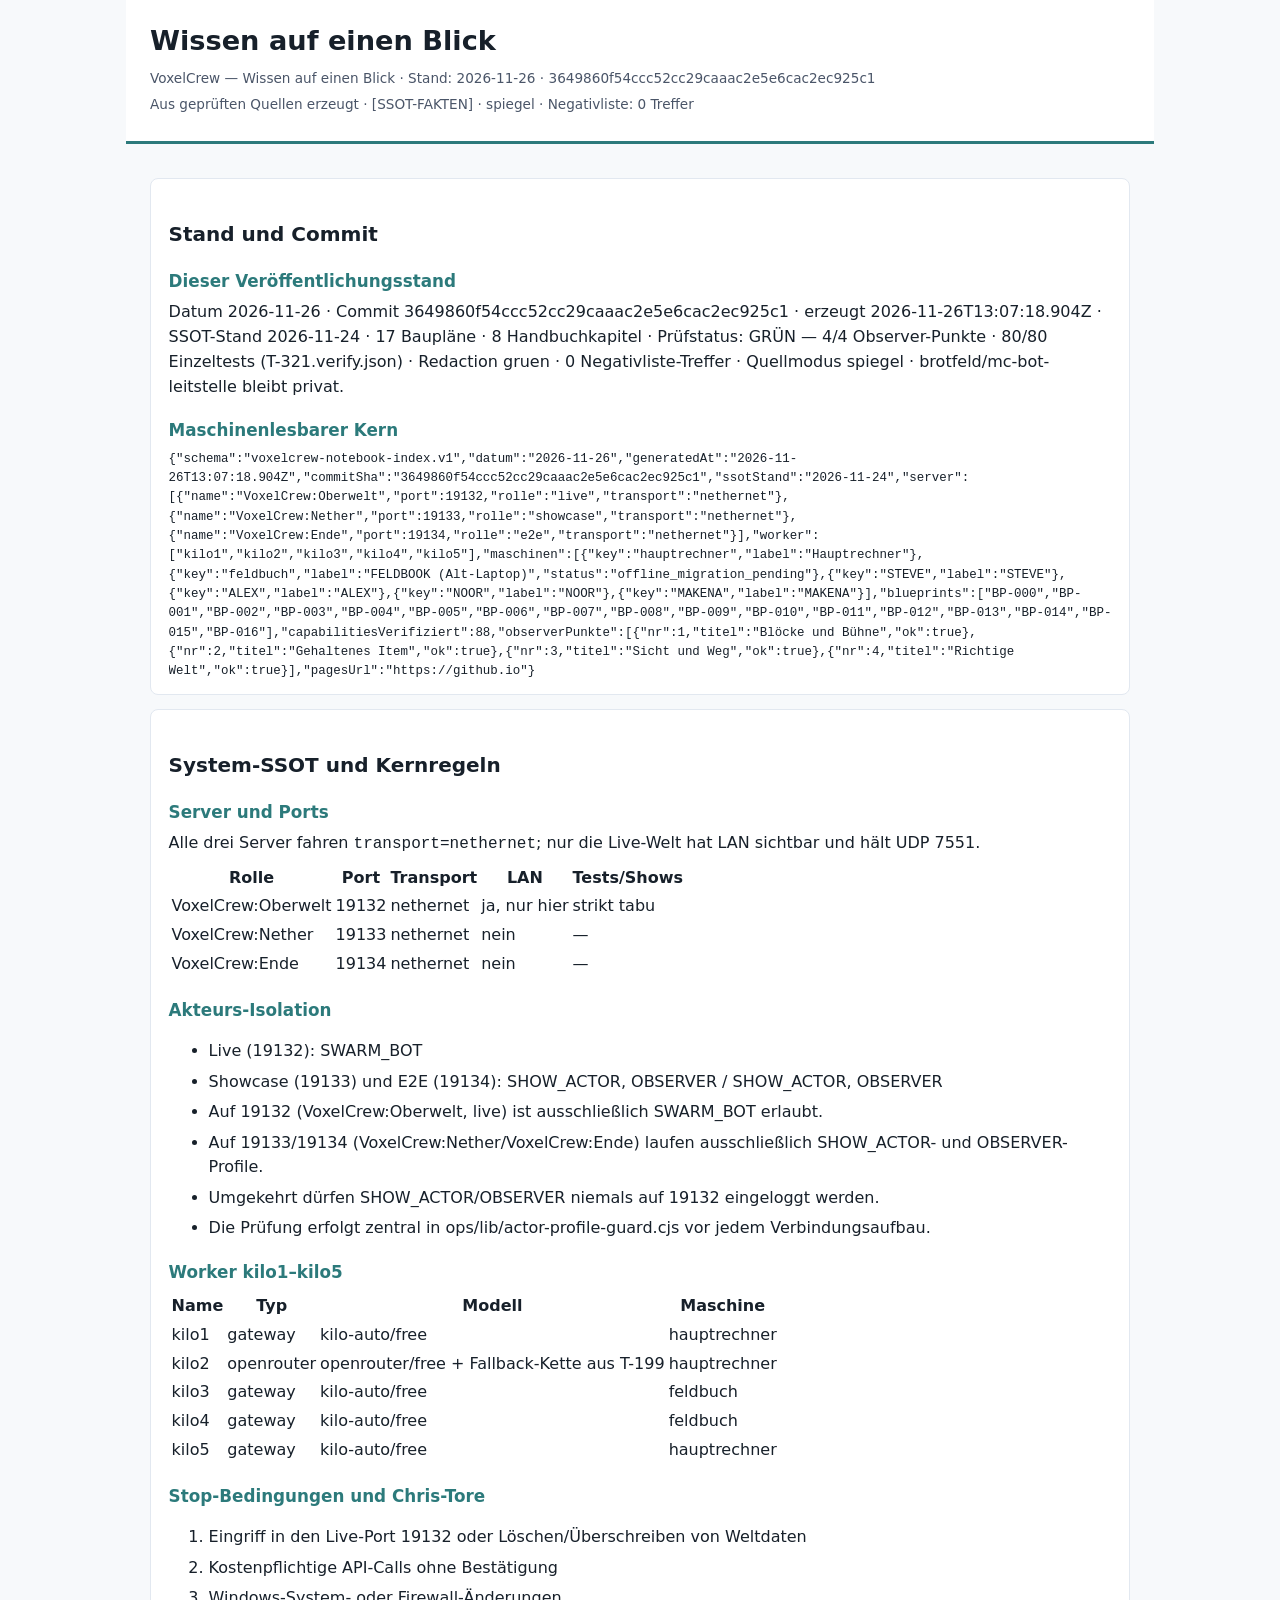
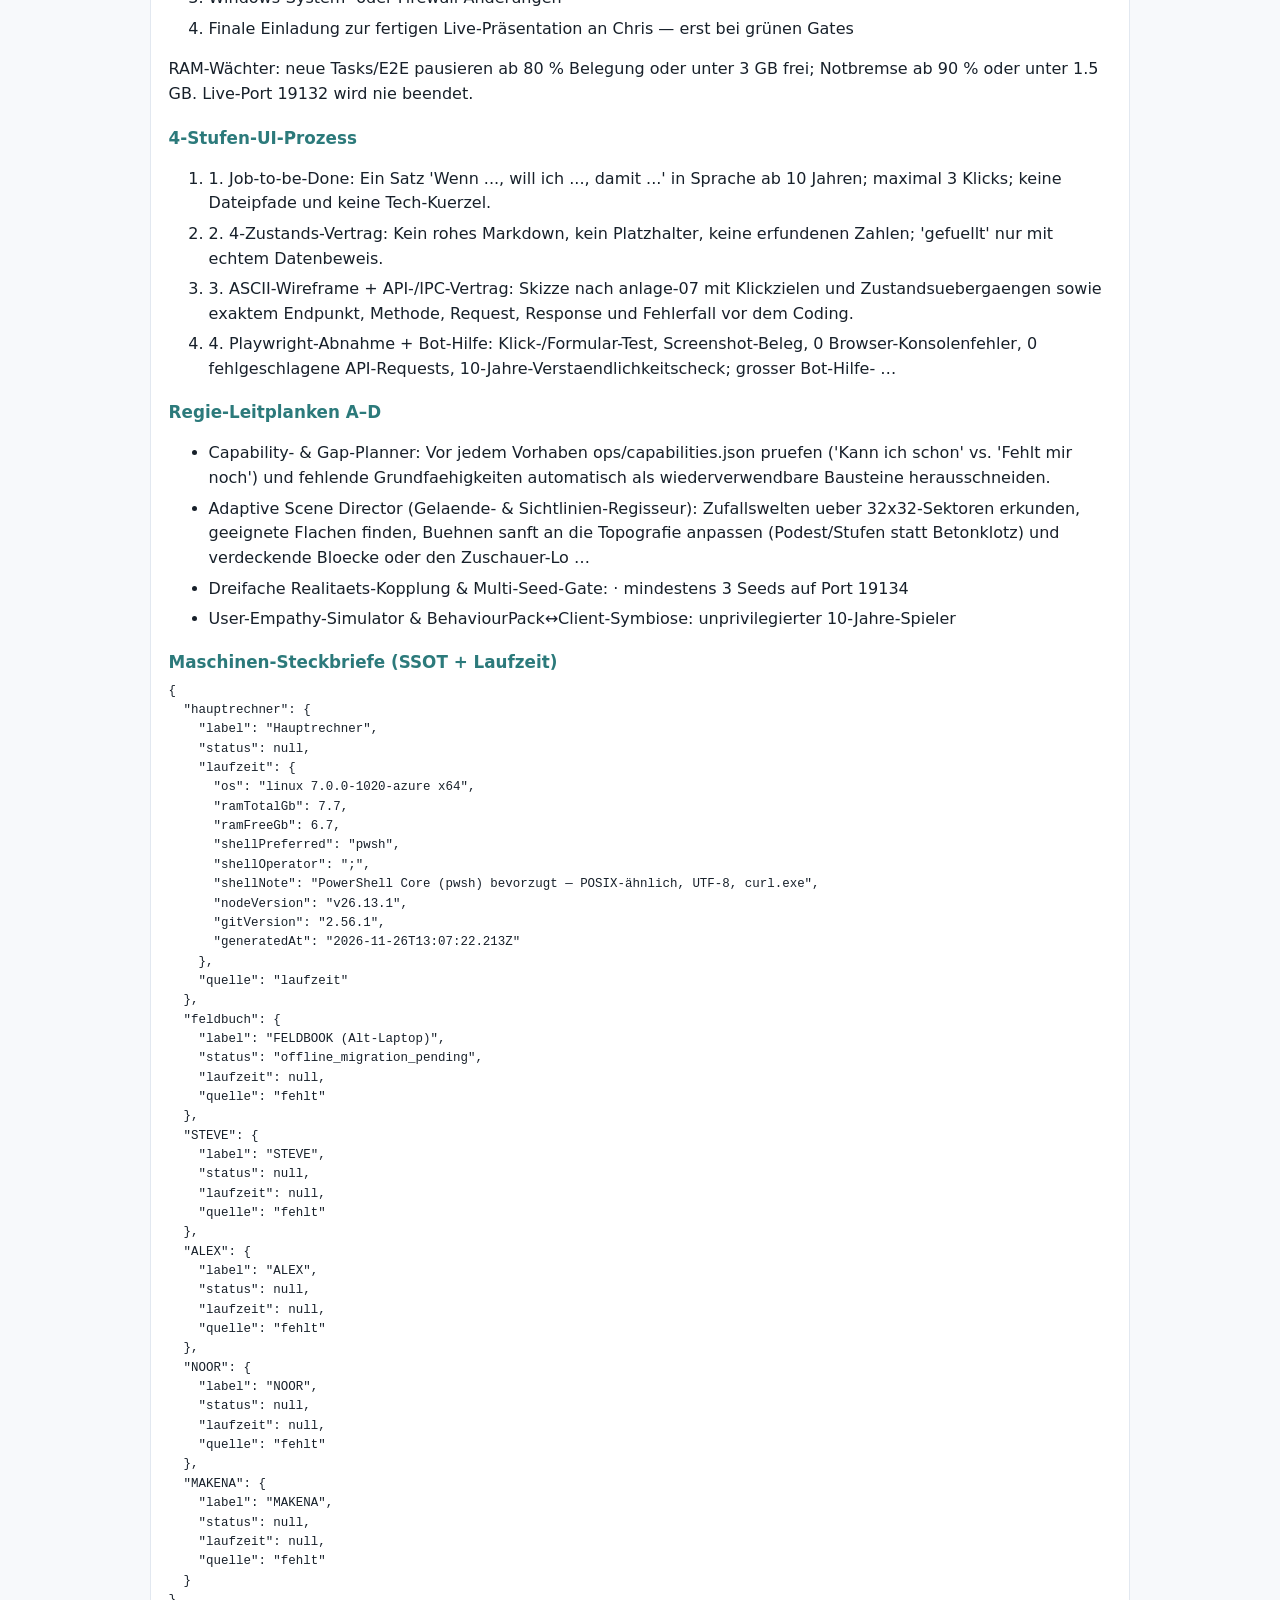
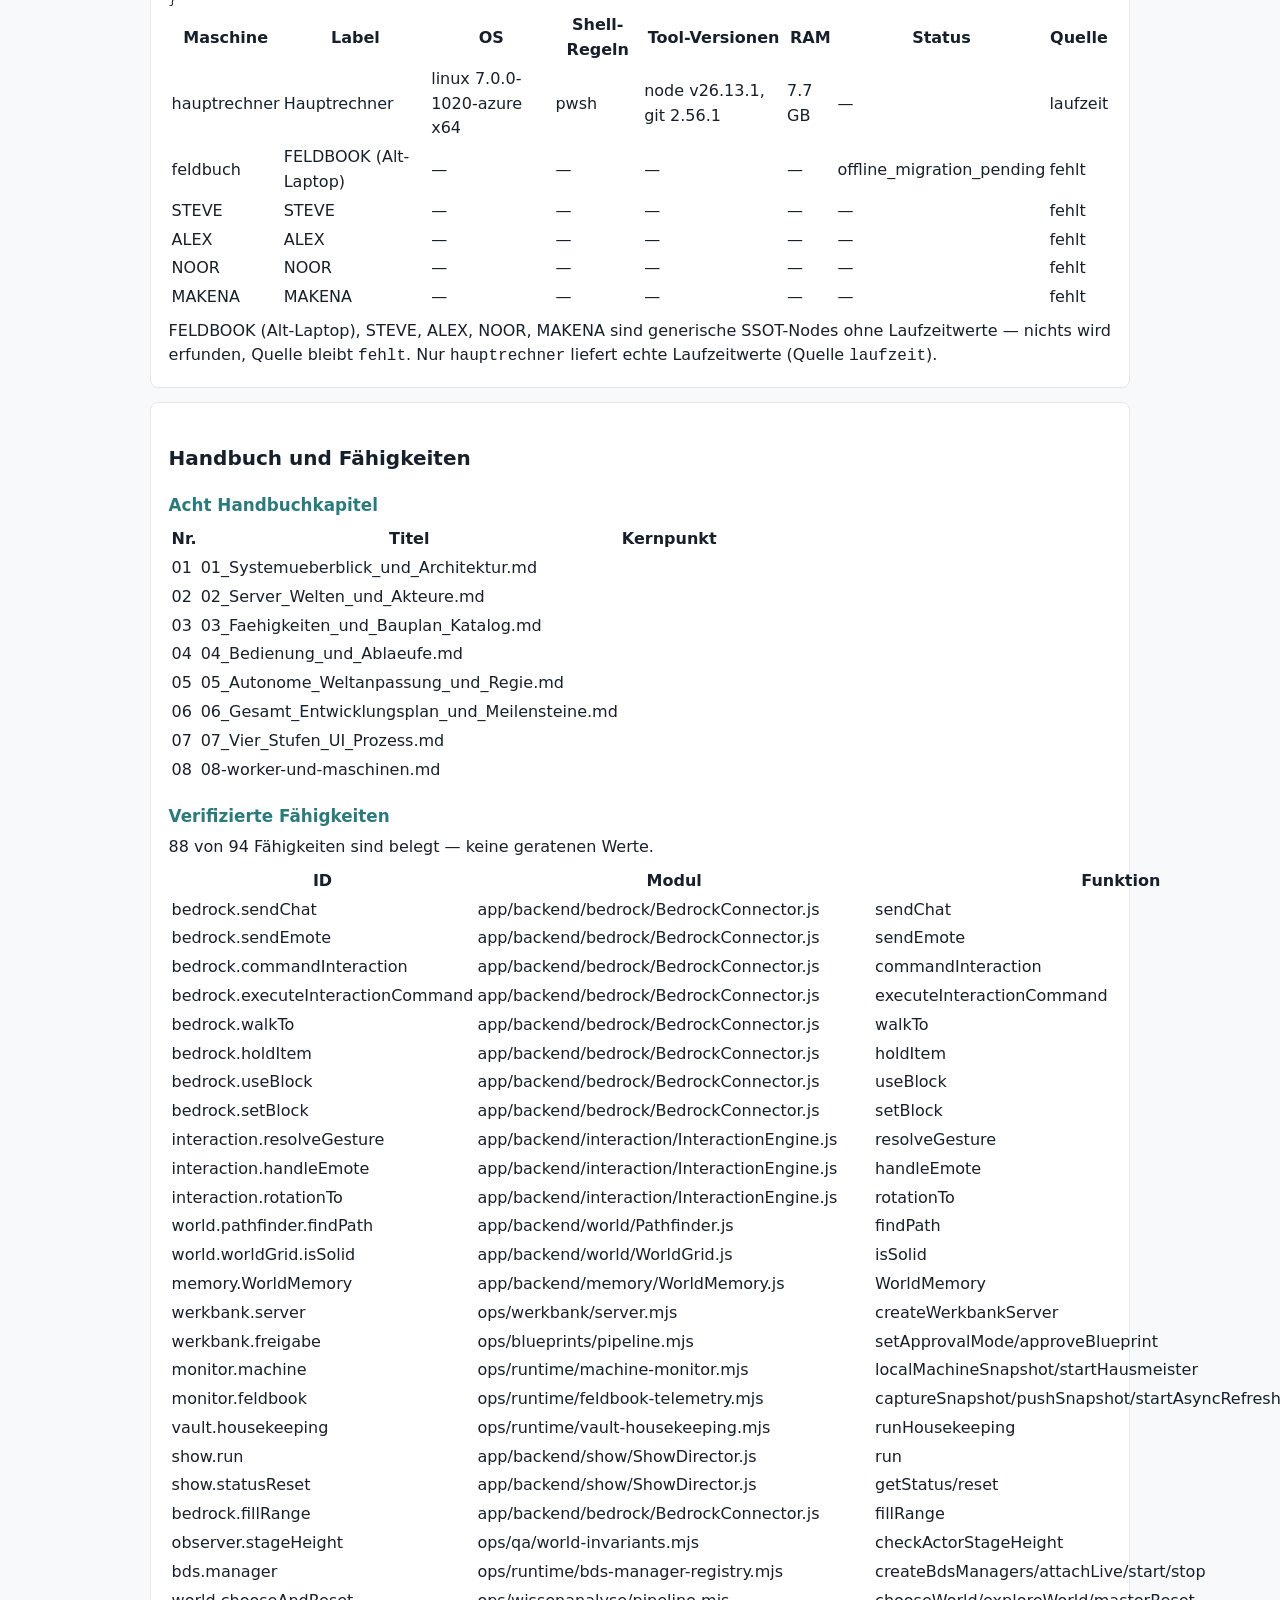
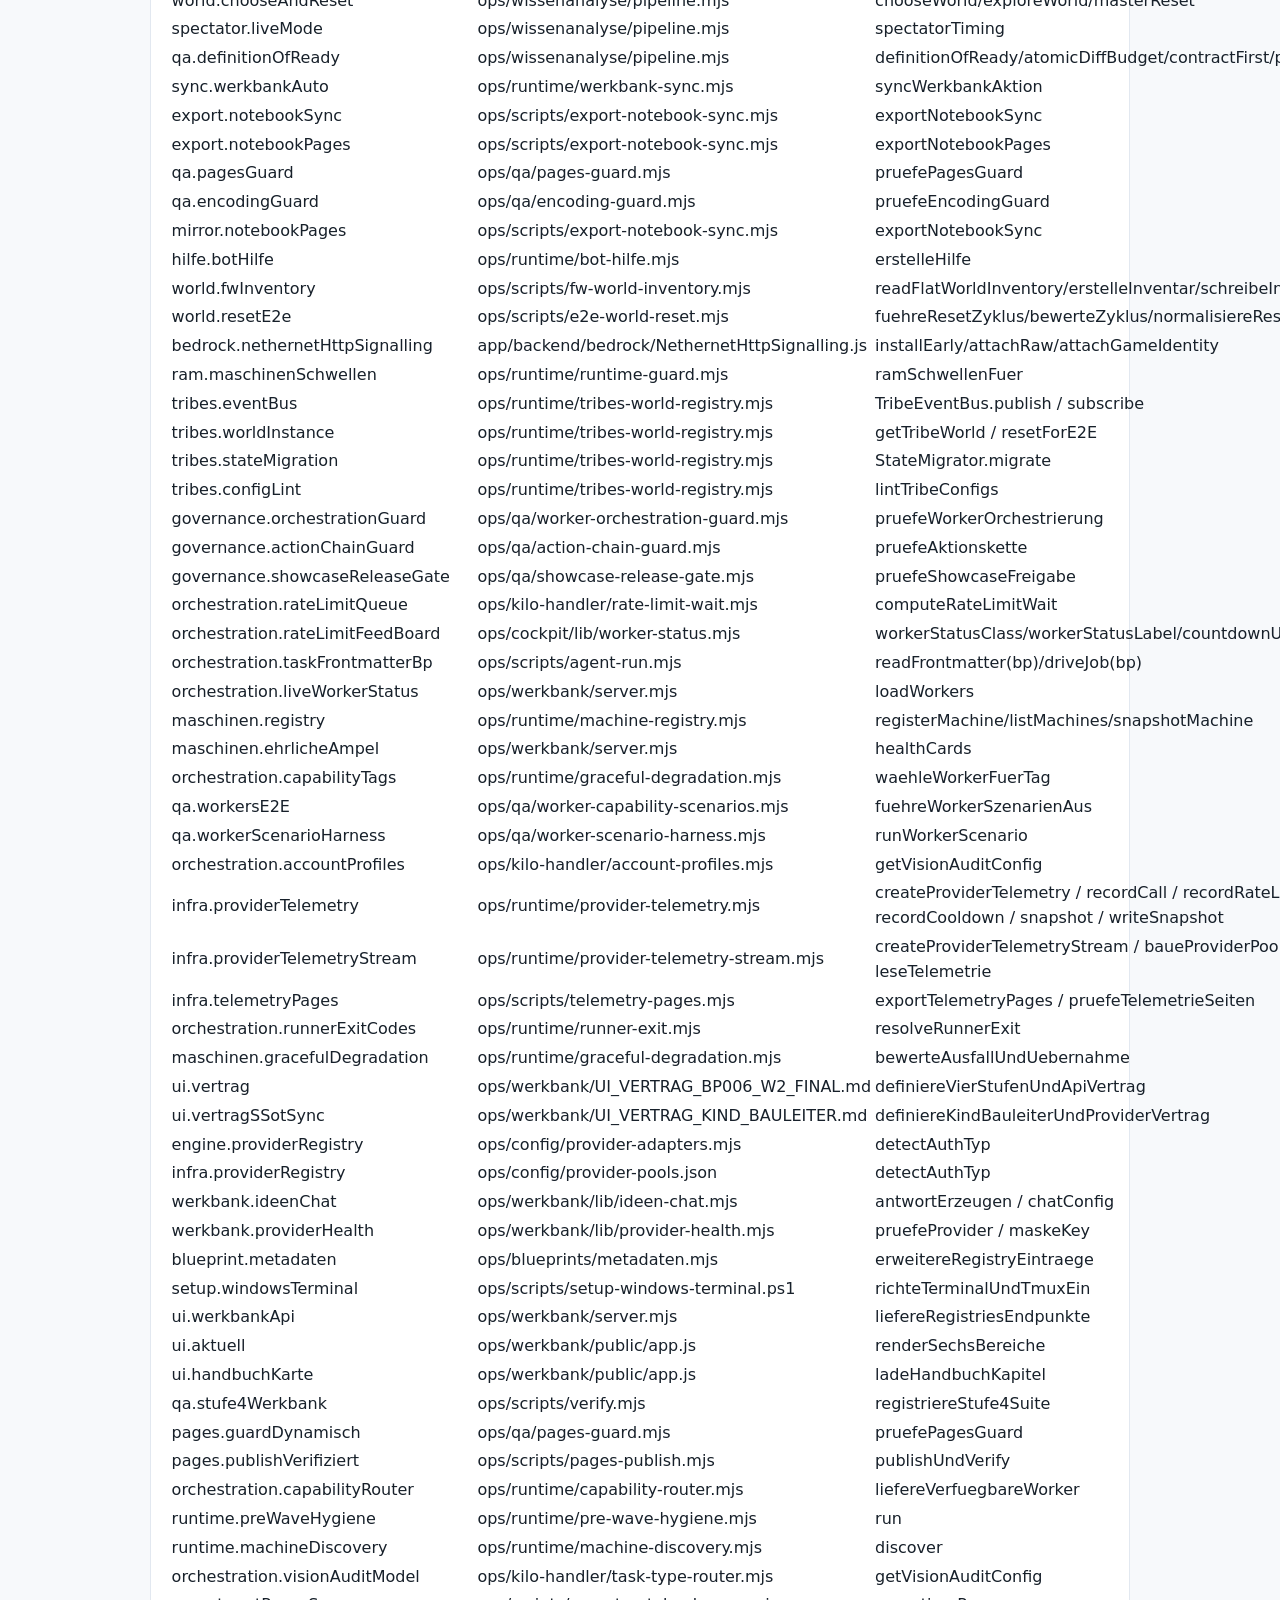
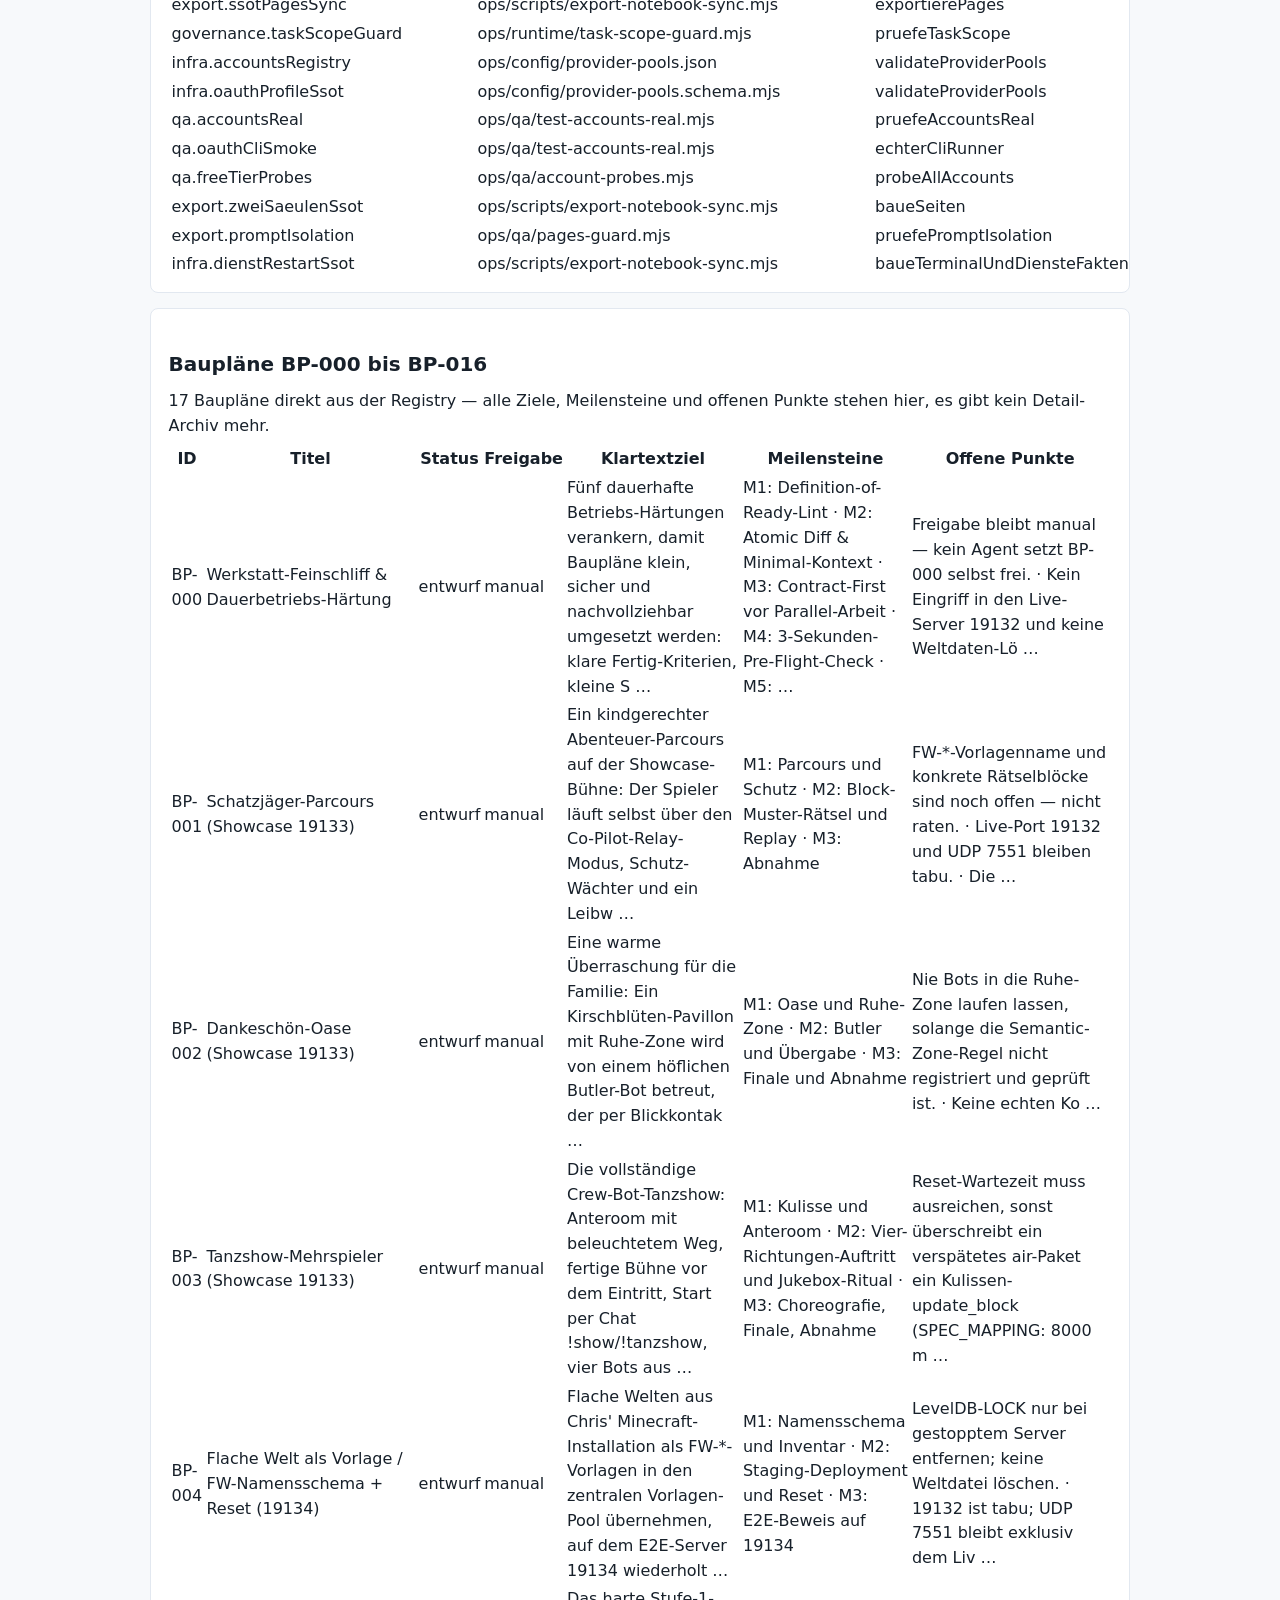
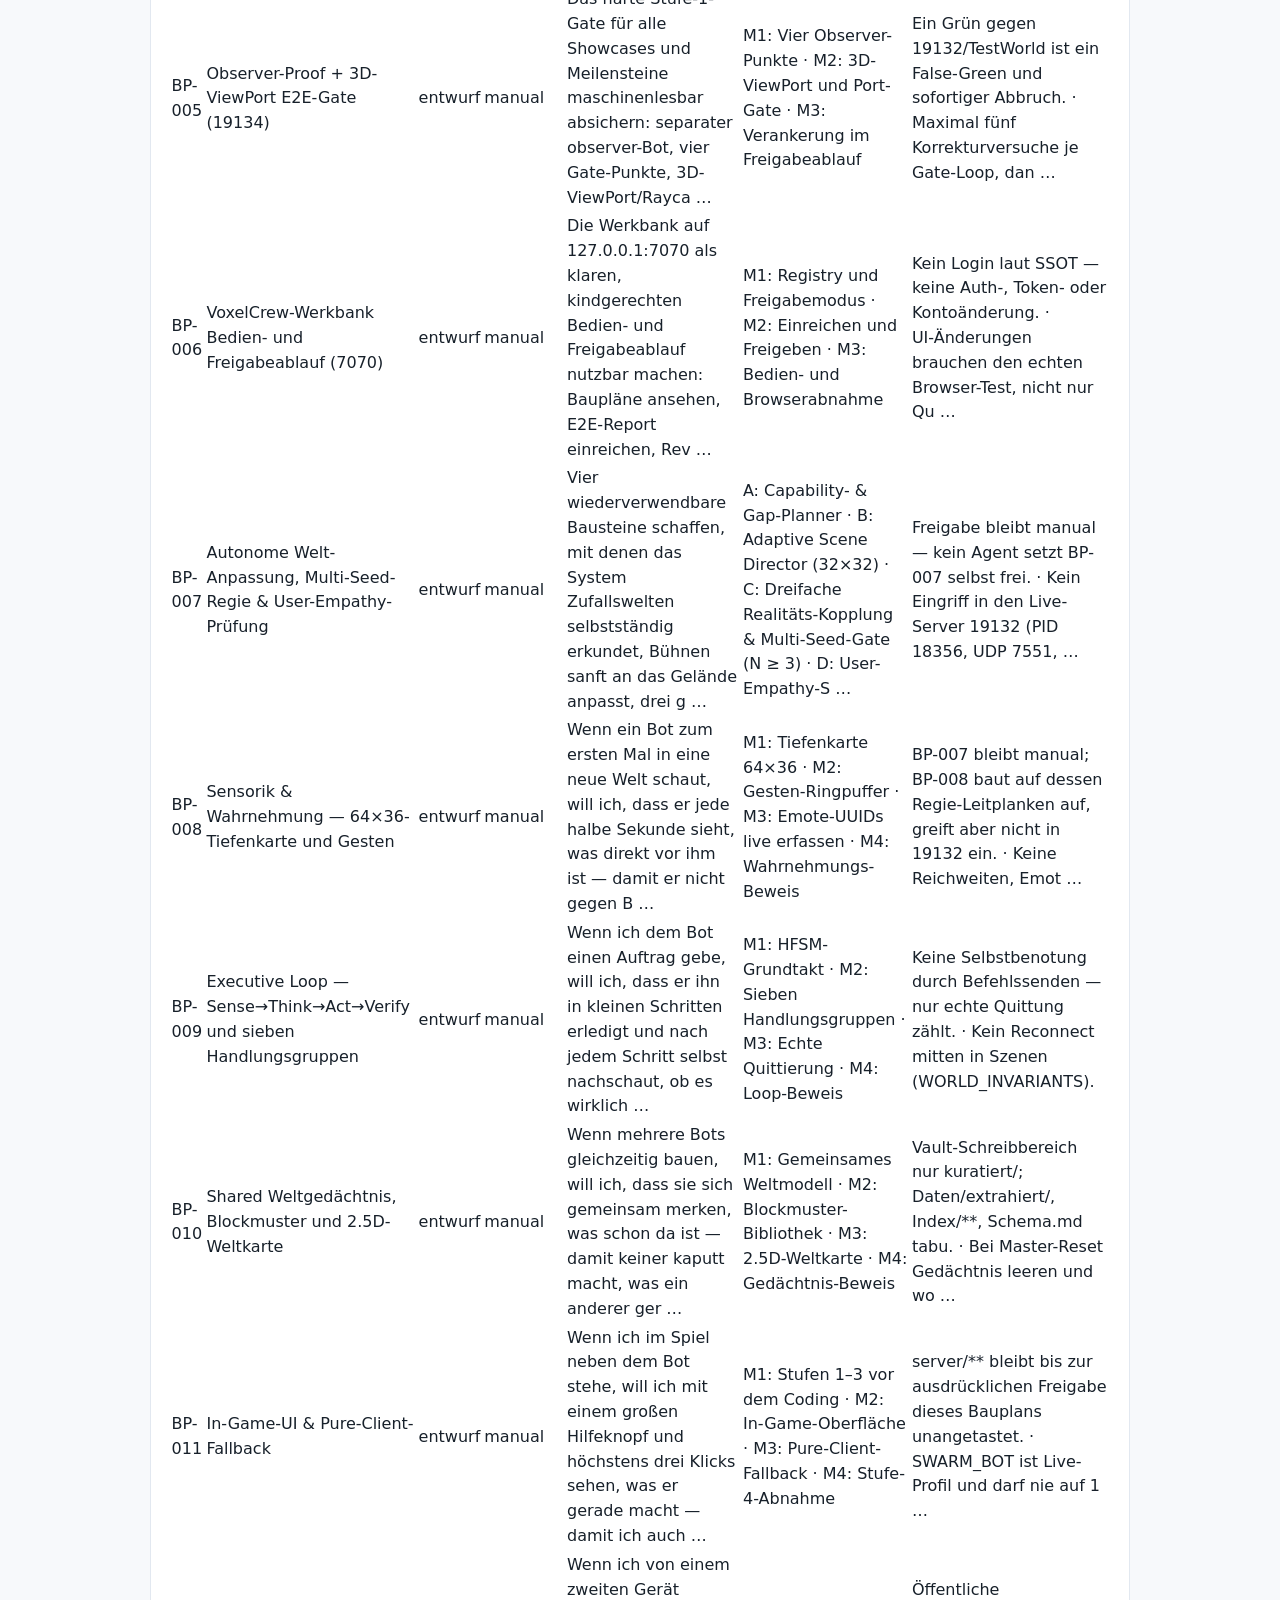
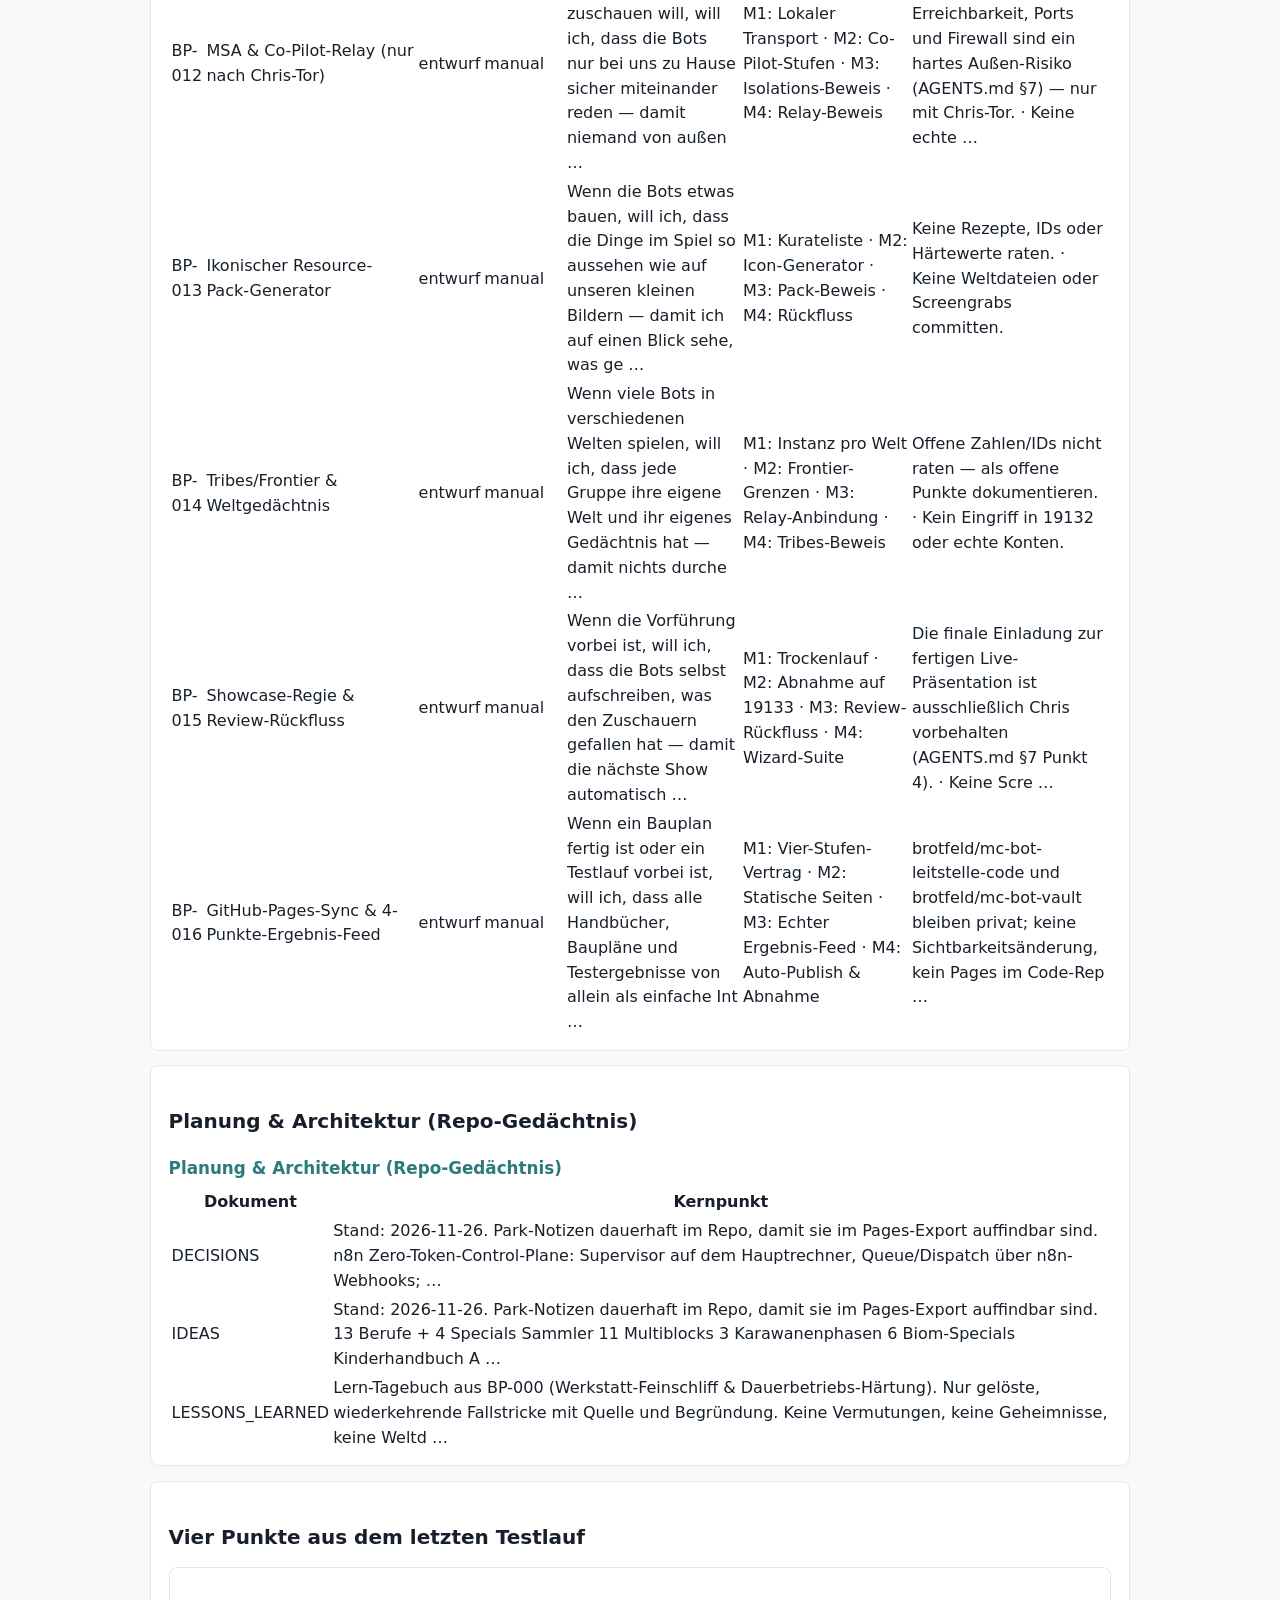
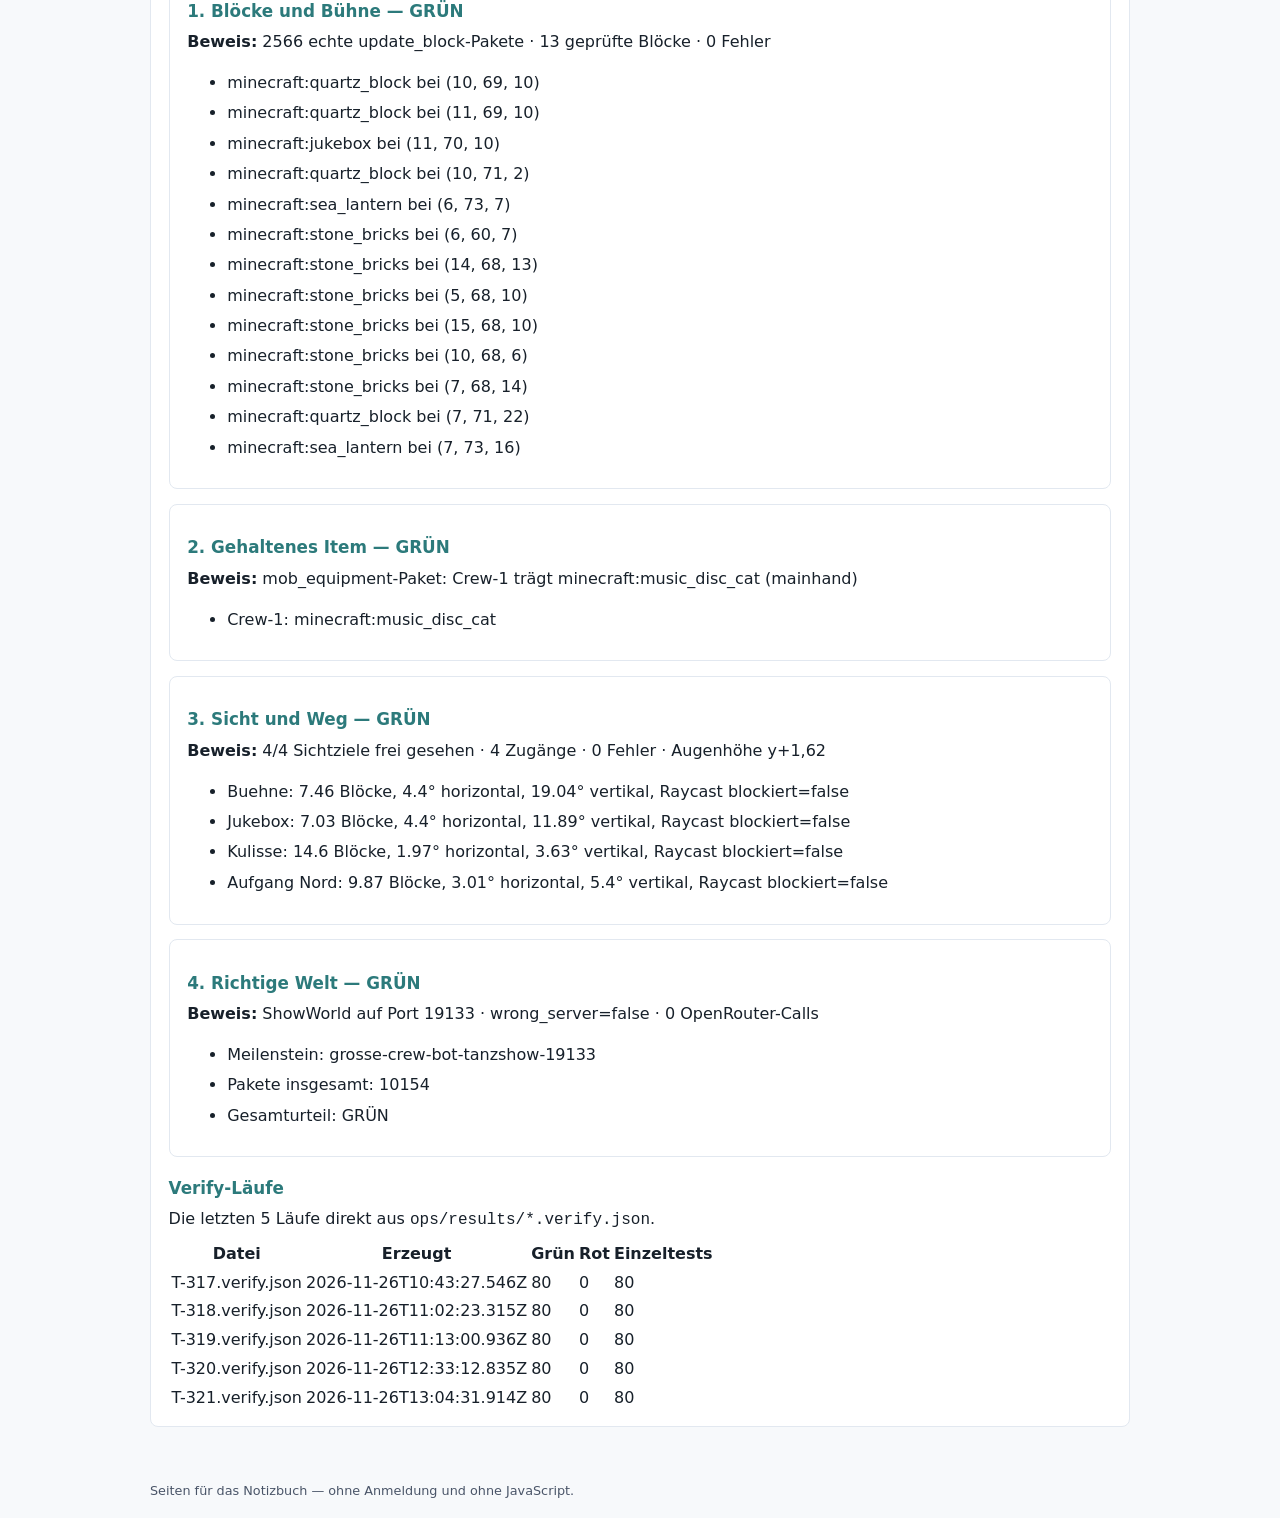
==== commit 97ecdfc8: "chore: Pages-Zielrepo auf exakt sechs geprüfte Dateien zurückbauen" ====
--- a/index.html
+++ b/index.html
@@ -26,7 +26,7 @@
 <body>
   <header>
     <h1>Wissen auf einen Blick</h1>
-    <p class="meta">VoxelCrew — Wissen auf einen Blick · Stand: 2026-11-26 · a606287d1d3aa35e43759640837cbba241354205</p>
+    <p class="meta">VoxelCrew — Wissen auf einen Blick · Stand: 2026-11-26 · 3649860f54ccc52cc29caaac2e5e6cac2ec925c1</p>
     <p class="meta">Aus geprüften Quellen erzeugt · [SSOT-FAKTEN] · spiegel · Negativliste: 0 Treffer</p>
   </header>
   <main>
@@ -34,9 +34,9 @@
   <section id="stand-block">
     <h2>Stand und Commit</h2>
     <h3>Dieser Veröffentlichungsstand</h3>
-    <p>Datum 2026-11-26 · Commit a606287d1d3aa35e43759640837cbba241354205 · erzeugt 2026-11-26T12:34:46.465Z · SSOT-Stand 2026-11-24 · 17 Baupläne · 8 Handbuchkapitel · Prüfstatus: GRÜN — 4/4 Observer-Punkte · 80/80 Einzeltests (T-320.verify.json) · Redaction gruen · 0 Negativliste-Treffer · Quellmodus spiegel · brotfeld/mc-bot-leitstelle bleibt privat.</p>
+    <p>Datum 2026-11-26 · Commit 3649860f54ccc52cc29caaac2e5e6cac2ec925c1 · erzeugt 2026-11-26T13:07:18.904Z · SSOT-Stand 2026-11-24 · 17 Baupläne · 8 Handbuchkapitel · Prüfstatus: GRÜN — 4/4 Observer-Punkte · 80/80 Einzeltests (T-321.verify.json) · Redaction gruen · 0 Negativliste-Treffer · Quellmodus spiegel · brotfeld/mc-bot-leitstelle bleibt privat.</p>
     <h3>Maschinenlesbarer Kern</h3>
-    <pre><code>{&quot;schema&quot;:&quot;voxelcrew-notebook-index.v1&quot;,&quot;datum&quot;:&quot;2026-11-26&quot;,&quot;generatedAt&quot;:&quot;2026-11-26T12:34:46.465Z&quot;,&quot;commitSha&quot;:&quot;a606287d1d3aa35e43759640837cbba241354205&quot;,&quot;ssotStand&quot;:&quot;2026-11-24&quot;,&quot;server&quot;:[{&quot;name&quot;:&quot;VoxelCrew:Oberwelt&quot;,&quot;port&quot;:19132,&quot;rolle&quot;:&quot;live&quot;,&quot;transport&quot;:&quot;nethernet&quot;},{&quot;name&quot;:&quot;VoxelCrew:Nether&quot;,&quot;port&quot;:19133,&quot;rolle&quot;:&quot;showcase&quot;,&quot;transport&quot;:&quot;nethernet&quot;},{&quot;name&quot;:&quot;VoxelCrew:Ende&quot;,&quot;port&quot;:19134,&quot;rolle&quot;:&quot;e2e&quot;,&quot;transport&quot;:&quot;nethernet&quot;}],&quot;worker&quot;:[&quot;kilo1&quot;,&quot;kilo2&quot;,&quot;kilo3&quot;,&quot;kilo4&quot;,&quot;kilo5&quot;],&quot;maschinen&quot;:[{&quot;key&quot;:&quot;hauptrechner&quot;,&quot;label&quot;:&quot;Hauptrechner&quot;},{&quot;key&quot;:&quot;feldbuch&quot;,&quot;label&quot;:&quot;FELDBOOK (Alt-Laptop)&quot;,&quot;status&quot;:&quot;offline_migration_pending&quot;},{&quot;key&quot;:&quot;STEVE&quot;,&quot;label&quot;:&quot;STEVE&quot;},{&quot;key&quot;:&quot;ALEX&quot;,&quot;label&quot;:&quot;ALEX&quot;},{&quot;key&quot;:&quot;NOOR&quot;,&quot;label&quot;:&quot;NOOR&quot;},{&quot;key&quot;:&quot;MAKENA&quot;,&quot;label&quot;:&quot;MAKENA&quot;}],&quot;blueprints&quot;:[&quot;BP-000&quot;,&quot;BP-001&quot;,&quot;BP-002&quot;,&quot;BP-003&quot;,&quot;BP-004&quot;,&quot;BP-005&quot;,&quot;BP-006&quot;,&quot;BP-007&quot;,&quot;BP-008&quot;,&quot;BP-009&quot;,&quot;BP-010&quot;,&quot;BP-011&quot;,&quot;BP-012&quot;,&quot;BP-013&quot;,&quot;BP-014&quot;,&quot;BP-015&quot;,&quot;BP-016&quot;],&quot;capabilitiesVerifiziert&quot;:87,&quot;observerPunkte&quot;:[{&quot;nr&quot;:1,&quot;titel&quot;:&quot;Blöcke und Bühne&quot;,&quot;ok&quot;:true},{&quot;nr&quot;:2,&quot;titel&quot;:&quot;Gehaltenes Item&quot;,&quot;ok&quot;:true},{&quot;nr&quot;:3,&quot;titel&quot;:&quot;Sicht und Weg&quot;,&quot;ok&quot;:true},{&quot;nr&quot;:4,&quot;titel&quot;:&quot;Richtige Welt&quot;,&quot;ok&quot;:true}],&quot;pagesUrl&quot;:&quot;https://github.io&quot;}</code></pre>
+    <pre><code>{&quot;schema&quot;:&quot;voxelcrew-notebook-index.v1&quot;,&quot;datum&quot;:&quot;2026-11-26&quot;,&quot;generatedAt&quot;:&quot;2026-11-26T13:07:18.904Z&quot;,&quot;commitSha&quot;:&quot;3649860f54ccc52cc29caaac2e5e6cac2ec925c1&quot;,&quot;ssotStand&quot;:&quot;2026-11-24&quot;,&quot;server&quot;:[{&quot;name&quot;:&quot;VoxelCrew:Oberwelt&quot;,&quot;port&quot;:19132,&quot;rolle&quot;:&quot;live&quot;,&quot;transport&quot;:&quot;nethernet&quot;},{&quot;name&quot;:&quot;VoxelCrew:Nether&quot;,&quot;port&quot;:19133,&quot;rolle&quot;:&quot;showcase&quot;,&quot;transport&quot;:&quot;nethernet&quot;},{&quot;name&quot;:&quot;VoxelCrew:Ende&quot;,&quot;port&quot;:19134,&quot;rolle&quot;:&quot;e2e&quot;,&quot;transport&quot;:&quot;nethernet&quot;}],&quot;worker&quot;:[&quot;kilo1&quot;,&quot;kilo2&quot;,&quot;kilo3&quot;,&quot;kilo4&quot;,&quot;kilo5&quot;],&quot;maschinen&quot;:[{&quot;key&quot;:&quot;hauptrechner&quot;,&quot;label&quot;:&quot;Hauptrechner&quot;},{&quot;key&quot;:&quot;feldbuch&quot;,&quot;label&quot;:&quot;FELDBOOK (Alt-Laptop)&quot;,&quot;status&quot;:&quot;offline_migration_pending&quot;},{&quot;key&quot;:&quot;STEVE&quot;,&quot;label&quot;:&quot;STEVE&quot;},{&quot;key&quot;:&quot;ALEX&quot;,&quot;label&quot;:&quot;ALEX&quot;},{&quot;key&quot;:&quot;NOOR&quot;,&quot;label&quot;:&quot;NOOR&quot;},{&quot;key&quot;:&quot;MAKENA&quot;,&quot;label&quot;:&quot;MAKENA&quot;}],&quot;blueprints&quot;:[&quot;BP-000&quot;,&quot;BP-001&quot;,&quot;BP-002&quot;,&quot;BP-003&quot;,&quot;BP-004&quot;,&quot;BP-005&quot;,&quot;BP-006&quot;,&quot;BP-007&quot;,&quot;BP-008&quot;,&quot;BP-009&quot;,&quot;BP-010&quot;,&quot;BP-011&quot;,&quot;BP-012&quot;,&quot;BP-013&quot;,&quot;BP-014&quot;,&quot;BP-015&quot;,&quot;BP-016&quot;],&quot;capabilitiesVerifiziert&quot;:88,&quot;observerPunkte&quot;:[{&quot;nr&quot;:1,&quot;titel&quot;:&quot;Blöcke und Bühne&quot;,&quot;ok&quot;:true},{&quot;nr&quot;:2,&quot;titel&quot;:&quot;Gehaltenes Item&quot;,&quot;ok&quot;:true},{&quot;nr&quot;:3,&quot;titel&quot;:&quot;Sicht und Weg&quot;,&quot;ok&quot;:true},{&quot;nr&quot;:4,&quot;titel&quot;:&quot;Richtige Welt&quot;,&quot;ok&quot;:true}],&quot;pagesUrl&quot;:&quot;https://github.io&quot;}</code></pre>
   </section>
   <section id="regeln-block">
     <h2>System-SSOT und Kernregeln</h2>
@@ -64,7 +64,7 @@
       &quot;shellNote&quot;: &quot;PowerShell Core (pwsh) bevorzugt — POSIX-ähnlich, UTF-8, curl.exe&quot;,
       &quot;nodeVersion&quot;: &quot;v26.13.1&quot;,
       &quot;gitVersion&quot;: &quot;2.56.1&quot;,
-      &quot;generatedAt&quot;: &quot;2026-11-26T12:34:49.849Z&quot;
+      &quot;generatedAt&quot;: &quot;2026-11-26T13:07:22.213Z&quot;
     },
     &quot;quelle&quot;: &quot;laufzeit&quot;
   },
@@ -107,8 +107,8 @@
     <h3>Acht Handbuchkapitel</h3>
   <table><thead><tr><th>Nr.</th><th>Titel</th><th>Kernpunkt</th></tr></thead><tbody><tr><td>01</td><td>01_Systemueberblick_und_Architektur.md</td><td></td></tr><tr><td>02</td><td>02_Server_Welten_und_Akteure.md</td><td></td></tr><tr><td>03</td><td>03_Faehigkeiten_und_Bauplan_Katalog.md</td><td></td></tr><tr><td>04</td><td>04_Bedienung_und_Ablaeufe.md</td><td></td></tr><tr><td>05</td><td>05_Autonome_Weltanpassung_und_Regie.md</td><td></td></tr><tr><td>06</td><td>06_Gesamt_Entwicklungsplan_und_Meilensteine.md</td><td></td></tr><tr><td>07</td><td>07_Vier_Stufen_UI_Prozess.md</td><td></td></tr><tr><td>08</td><td>08-worker-und-maschinen.md</td><td></td></tr></tbody></table>
   <h3>Verifizierte Fähigkeiten</h3>
-  <p>87 von 93 Fähigkeiten sind belegt — keine geratenen Werte.</p>
-  <table><thead><tr><th>ID</th><th>Modul</th><th>Funktion</th><th>Prüfstatus</th></tr></thead><tbody><tr><td>bedrock.sendChat</td><td>app/backend/bedrock/BedrockConnector.js</td><td>sendChat</td><td>verifiziert</td></tr><tr><td>bedrock.sendEmote</td><td>app/backend/bedrock/BedrockConnector.js</td><td>sendEmote</td><td>verifiziert</td></tr><tr><td>bedrock.commandInteraction</td><td>app/backend/bedrock/BedrockConnector.js</td><td>commandInteraction</td><td>verifiziert</td></tr><tr><td>bedrock.executeInteractionCommand</td><td>app/backend/bedrock/BedrockConnector.js</td><td>executeInteractionCommand</td><td>verifiziert</td></tr><tr><td>bedrock.walkTo</td><td>app/backend/bedrock/BedrockConnector.js</td><td>walkTo</td><td>verifiziert</td></tr><tr><td>bedrock.holdItem</td><td>app/backend/bedrock/BedrockConnector.js</td><td>holdItem</td><td>verifiziert</td></tr><tr><td>bedrock.useBlock</td><td>app/backend/bedrock/BedrockConnector.js</td><td>useBlock</td><td>verifiziert</td></tr><tr><td>bedrock.setBlock</td><td>app/backend/bedrock/BedrockConnector.js</td><td>setBlock</td><td>verifiziert</td></tr><tr><td>interaction.resolveGesture</td><td>app/backend/interaction/InteractionEngine.js</td><td>resolveGesture</td><td>verifiziert</td></tr><tr><td>interaction.handleEmote</td><td>app/backend/interaction/InteractionEngine.js</td><td>handleEmote</td><td>verifiziert</td></tr><tr><td>interaction.rotationTo</td><td>app/backend/interaction/InteractionEngine.js</td><td>rotationTo</td><td>verifiziert</td></tr><tr><td>world.pathfinder.findPath</td><td>app/backend/world/Pathfinder.js</td><td>findPath</td><td>verifiziert</td></tr><tr><td>world.worldGrid.isSolid</td><td>app/backend/world/WorldGrid.js</td><td>isSolid</td><td>verifiziert</td></tr><tr><td>memory.WorldMemory</td><td>app/backend/memory/WorldMemory.js</td><td>WorldMemory</td><td>verifiziert</td></tr><tr><td>werkbank.server</td><td>ops/werkbank/server.mjs</td><td>createWerkbankServer</td><td>verifiziert</td></tr><tr><td>werkbank.freigabe</td><td>ops/blueprints/pipeline.mjs</td><td>setApprovalMode/approveBlueprint</td><td>verifiziert</td></tr><tr><td>monitor.machine</td><td>ops/runtime/machine-monitor.mjs</td><td>localMachineSnapshot/startHausmeister</td><td>verifiziert</td></tr><tr><td>monitor.feldbook</td><td>ops/runtime/feldbook-telemetry.mjs</td><td>captureSnapshot/pushSnapshot/startAsyncRefresh</td><td>verifiziert</td></tr><tr><td>vault.housekeeping</td><td>ops/runtime/vault-housekeeping.mjs</td><td>runHousekeeping</td><td>verifiziert</td></tr><tr><td>show.run</td><td>app/backend/show/ShowDirector.js</td><td>run</td><td>verifiziert</td></tr><tr><td>show.statusReset</td><td>app/backend/show/ShowDirector.js</td><td>getStatus/reset</td><td>verifiziert</td></tr><tr><td>bedrock.fillRange</td><td>app/backend/bedrock/BedrockConnector.js</td><td>fillRange</td><td>verifiziert</td></tr><tr><td>observer.stageHeight</td><td>ops/qa/world-invariants.mjs</td><td>checkActorStageHeight</td><td>verifiziert</td></tr><tr><td>bds.manager</td><td>ops/runtime/bds-manager-registry.mjs</td><td>createBdsManagers/attachLive/start/stop</td><td>verifiziert</td></tr><tr><td>world.chooseAndReset</td><td>ops/wissenanalyse/pipeline.mjs</td><td>chooseWorld/exploreWorld/masterReset</td><td>verifiziert</td></tr><tr><td>spectator.liveMode</td><td>ops/wissenanalyse/pipeline.mjs</td><td>spectatorTiming</td><td>verifiziert</td></tr><tr><td>qa.definitionOfReady</td><td>ops/wissenanalyse/pipeline.mjs</td><td>definitionOfReady/atomicDiffBudget/contractFirst/preflight</td><td>verifiziert</td></tr><tr><td>sync.werkbankAuto</td><td>ops/runtime/werkbank-sync.mjs</td><td>syncWerkbankAktion</td><td>verifiziert</td></tr><tr><td>export.notebookSync</td><td>ops/scripts/export-notebook-sync.mjs</td><td>exportNotebookSync</td><td>verifiziert</td></tr><tr><td>export.notebookPages</td><td>ops/scripts/export-notebook-sync.mjs</td><td>exportNotebookPages</td><td>verifiziert</td></tr><tr><td>qa.pagesGuard</td><td>ops/qa/pages-guard.mjs</td><td>pruefePagesGuard</td><td>verifiziert</td></tr><tr><td>qa.encodingGuard</td><td>ops/qa/encoding-guard.mjs</td><td>pruefeEncodingGuard</td><td>verifiziert</td></tr><tr><td>mirror.notebookPages</td><td>ops/scripts/export-notebook-sync.mjs</td><td>exportNotebookSync</td><td>verifiziert</td></tr><tr><td>hilfe.botHilfe</td><td>ops/runtime/bot-hilfe.mjs</td><td>erstelleHilfe</td><td>verifiziert</td></tr><tr><td>world.fwInventory</td><td>ops/scripts/fw-world-inventory.mjs</td><td>readFlatWorldInventory/erstelleInventar/schreibeInventar</td><td>verifiziert</td></tr><tr><td>world.resetE2e</td><td>ops/scripts/e2e-world-reset.mjs</td><td>fuehreResetZyklus/bewerteZyklus/normalisiereResetErgebnis</td><td>verifiziert</td></tr><tr><td>bedrock.nethernetHttpSignalling</td><td>app/backend/bedrock/NethernetHttpSignalling.js</td><td>installEarly/attachRaw/attachGameIdentity</td><td>verifiziert</td></tr><tr><td>ram.maschinenSchwellen</td><td>ops/runtime/runtime-guard.mjs</td><td>ramSchwellenFuer</td><td>verifiziert</td></tr><tr><td>tribes.eventBus</td><td>ops/runtime/tribes-world-registry.mjs</td><td>TribeEventBus.publish / subscribe</td><td>verifiziert</td></tr><tr><td>tribes.worldInstance</td><td>ops/runtime/tribes-world-registry.mjs</td><td>getTribeWorld / resetForE2E</td><td>verifiziert</td></tr><tr><td>tribes.stateMigration</td><td>ops/runtime/tribes-world-registry.mjs</td><td>StateMigrator.migrate</td><td>verifiziert</td></tr><tr><td>tribes.configLint</td><td>ops/runtime/tribes-world-registry.mjs</td><td>lintTribeConfigs</td><td>verifiziert</td></tr><tr><td>governance.orchestrationGuard</td><td>ops/qa/worker-orchestration-guard.mjs</td><td>pruefeWorkerOrchestrierung</td><td>verifiziert</td></tr><tr><td>governance.actionChainGuard</td><td>ops/qa/action-chain-guard.mjs</td><td>pruefeAktionskette</td><td>verifiziert</td></tr><tr><td>governance.showcaseReleaseGate</td><td>ops/qa/showcase-release-gate.mjs</td><td>pruefeShowcaseFreigabe</td><td>verifiziert</td></tr><tr><td>orchestration.rateLimitQueue</td><td>ops/kilo-handler/rate-limit-wait.mjs</td><td>computeRateLimitWait</td><td>verifiziert</td></tr><tr><td>orchestration.rateLimitFeedBoard</td><td>ops/cockpit/lib/worker-status.mjs</td><td>workerStatusClass/workerStatusLabel/countdownUntil</td><td>verifiziert</td></tr><tr><td>orchestration.taskFrontmatterBp</td><td>ops/scripts/agent-run.mjs</td><td>readFrontmatter(bp)/driveJob(bp)</td><td>verifiziert</td></tr><tr><td>orchestration.liveWorkerStatus</td><td>ops/werkbank/server.mjs</td><td>loadWorkers</td><td>verifiziert</td></tr><tr><td>maschinen.registry</td><td>ops/runtime/machine-registry.mjs</td><td>registerMachine/listMachines/snapshotMachine</td><td>verifiziert</td></tr><tr><td>maschinen.ehrlicheAmpel</td><td>ops/werkbank/server.mjs</td><td>healthCards</td><td>verifiziert</td></tr><tr><td>orchestration.capabilityTags</td><td>ops/runtime/graceful-degradation.mjs</td><td>waehleWorkerFuerTag</td><td>verifiziert</td></tr><tr><td>qa.workersE2E</td><td>ops/qa/worker-capability-scenarios.mjs</td><td>fuehreWorkerSzenarienAus</td><td>verifiziert</td></tr><tr><td>qa.workerScenarioHarness</td><td>ops/qa/worker-scenario-harness.mjs</td><td>runWorkerScenario</td><td>verifiziert</td></tr><tr><td>orchestration.accountProfiles</td><td>ops/kilo-handler/account-profiles.mjs</td><td>getVisionAuditConfig</td><td>verifiziert</td></tr><tr><td>infra.providerTelemetry</td><td>ops/runtime/provider-telemetry.mjs</td><td>createProviderTelemetry / recordCall / recordRateLimit / recordCooldown / snapshot / writeSnapshot</td><td>verifiziert</td></tr><tr><td>infra.providerTelemetryStream</td><td>ops/runtime/provider-telemetry-stream.mjs</td><td>createProviderTelemetryStream / baueProviderPoolsAntwort / leseTelemetrie</td><td>verifiziert</td></tr><tr><td>infra.telemetryPages</td><td>ops/scripts/telemetry-pages.mjs</td><td>exportTelemetryPages / pruefeTelemetrieSeiten</td><td>verifiziert</td></tr><tr><td>orchestration.runnerExitCodes</td><td>ops/runtime/runner-exit.mjs</td><td>resolveRunnerExit</td><td>verifiziert</td></tr><tr><td>maschinen.gracefulDegradation</td><td>ops/runtime/graceful-degradation.mjs</td><td>bewerteAusfallUndUebernahme</td><td>verifiziert</td></tr><tr><td>ui.vertrag</td><td>ops/werkbank/UI_VERTRAG_BP006_W2_FINAL.md</td><td>definiereVierStufenUndApiVertrag</td><td>verifiziert</td></tr><tr><td>ui.vertragSSotSync</td><td>ops/werkbank/UI_VERTRAG_KIND_BAULEITER.md</td><td>definiereKindBauleiterUndProviderVertrag</td><td>verifiziert</td></tr><tr><td>engine.providerRegistry</td><td>ops/config/provider-adapters.mjs</td><td>detectAuthTyp</td><td>verifiziert</td></tr><tr><td>infra.providerRegistry</td><td>ops/config/provider-pools.json</td><td>detectAuthTyp</td><td>verifiziert</td></tr><tr><td>werkbank.ideenChat</td><td>ops/werkbank/lib/ideen-chat.mjs</td><td>antwortErzeugen / chatConfig</td><td>verifiziert</td></tr><tr><td>werkbank.providerHealth</td><td>ops/werkbank/lib/provider-health.mjs</td><td>pruefeProvider / maskeKey</td><td>verifiziert</td></tr><tr><td>blueprint.metadaten</td><td>ops/blueprints/metadaten.mjs</td><td>erweitereRegistryEintraege</td><td>verifiziert</td></tr><tr><td>setup.windowsTerminal</td><td>ops/scripts/setup-windows-terminal.ps1</td><td>richteTerminalUndTmuxEin</td><td>verifiziert</td></tr><tr><td>ui.werkbankApi</td><td>ops/werkbank/server.mjs</td><td>liefereRegistriesEndpunkte</td><td>verifiziert</td></tr><tr><td>ui.aktuell</td><td>ops/werkbank/public/app.js</td><td>renderSechsBereiche</td><td>verifiziert</td></tr><tr><td>ui.handbuchKarte</td><td>ops/werkbank/public/app.js</td><td>ladeHandbuchKapitel</td><td>verifiziert</td></tr><tr><td>qa.stufe4Werkbank</td><td>ops/scripts/verify.mjs</td><td>registriereStufe4Suite</td><td>verifiziert</td></tr><tr><td>pages.guardDynamisch</td><td>ops/qa/pages-guard.mjs</td><td>pruefePagesGuard</td><td>verifiziert</td></tr><tr><td>pages.publishVerifiziert</td><td>ops/scripts/pages-publish.mjs</td><td>publishUndVerify</td><td>verifiziert</td></tr><tr><td>orchestration.capabilityRouter</td><td>ops/runtime/capability-router.mjs</td><td>liefereVerfuegbareWorker</td><td>verifiziert</td></tr><tr><td>runtime.preWaveHygiene</td><td>ops/runtime/pre-wave-hygiene.mjs</td><td>run</td><td>verifiziert</td></tr><tr><td>runtime.machineDiscovery</td><td>ops/runtime/machine-discovery.mjs</td><td>discover</td><td>verifiziert</td></tr><tr><td>orchestration.visionAuditModel</td><td>ops/kilo-handler/task-type-router.mjs</td><td>getVisionAuditConfig</td><td>verifiziert</td></tr><tr><td>export.ssotPagesSync</td><td>ops/scripts/export-notebook-sync.mjs</td><td>exportierePages</td><td>verifiziert</td></tr><tr><td>governance.taskScopeGuard</td><td>ops/runtime/task-scope-guard.mjs</td><td>pruefeTaskScope</td><td>verifiziert</td></tr><tr><td>infra.accountsRegistry</td><td>ops/config/provider-pools.json</td><td>validateProviderPools</td><td>verifiziert</td></tr><tr><td>infra.oauthProfileSsot</td><td>ops/config/provider-pools.schema.mjs</td><td>validateProviderPools</td><td>verifiziert</td></tr><tr><td>qa.accountsReal</td><td>ops/qa/test-accounts-real.mjs</td><td>pruefeAccountsReal</td><td>verifiziert</td></tr><tr><td>qa.freeTierProbes</td><td>ops/qa/account-probes.mjs</td><td>probeAllAccounts</td><td>verifiziert</td></tr><tr><td>export.zweiSaeulenSsot</td><td>ops/scripts/export-notebook-sync.mjs</td><td>baueSeiten</td><td>verifiziert</td></tr><tr><td>export.promptIsolation</td><td>ops/qa/pages-guard.mjs</td><td>pruefePromptIsolation</td><td>verifiziert</td></tr><tr><td>infra.dienstRestartSsot</td><td>ops/scripts/export-notebook-sync.mjs</td><td>baueTerminalUndDiensteFakten</td><td>verifiziert</td></tr></tbody></table>
+  <p>88 von 94 Fähigkeiten sind belegt — keine geratenen Werte.</p>
+  <table><thead><tr><th>ID</th><th>Modul</th><th>Funktion</th><th>Prüfstatus</th></tr></thead><tbody><tr><td>bedrock.sendChat</td><td>app/backend/bedrock/BedrockConnector.js</td><td>sendChat</td><td>verifiziert</td></tr><tr><td>bedrock.sendEmote</td><td>app/backend/bedrock/BedrockConnector.js</td><td>sendEmote</td><td>verifiziert</td></tr><tr><td>bedrock.commandInteraction</td><td>app/backend/bedrock/BedrockConnector.js</td><td>commandInteraction</td><td>verifiziert</td></tr><tr><td>bedrock.executeInteractionCommand</td><td>app/backend/bedrock/BedrockConnector.js</td><td>executeInteractionCommand</td><td>verifiziert</td></tr><tr><td>bedrock.walkTo</td><td>app/backend/bedrock/BedrockConnector.js</td><td>walkTo</td><td>verifiziert</td></tr><tr><td>bedrock.holdItem</td><td>app/backend/bedrock/BedrockConnector.js</td><td>holdItem</td><td>verifiziert</td></tr><tr><td>bedrock.useBlock</td><td>app/backend/bedrock/BedrockConnector.js</td><td>useBlock</td><td>verifiziert</td></tr><tr><td>bedrock.setBlock</td><td>app/backend/bedrock/BedrockConnector.js</td><td>setBlock</td><td>verifiziert</td></tr><tr><td>interaction.resolveGesture</td><td>app/backend/interaction/InteractionEngine.js</td><td>resolveGesture</td><td>verifiziert</td></tr><tr><td>interaction.handleEmote</td><td>app/backend/interaction/InteractionEngine.js</td><td>handleEmote</td><td>verifiziert</td></tr><tr><td>interaction.rotationTo</td><td>app/backend/interaction/InteractionEngine.js</td><td>rotationTo</td><td>verifiziert</td></tr><tr><td>world.pathfinder.findPath</td><td>app/backend/world/Pathfinder.js</td><td>findPath</td><td>verifiziert</td></tr><tr><td>world.worldGrid.isSolid</td><td>app/backend/world/WorldGrid.js</td><td>isSolid</td><td>verifiziert</td></tr><tr><td>memory.WorldMemory</td><td>app/backend/memory/WorldMemory.js</td><td>WorldMemory</td><td>verifiziert</td></tr><tr><td>werkbank.server</td><td>ops/werkbank/server.mjs</td><td>createWerkbankServer</td><td>verifiziert</td></tr><tr><td>werkbank.freigabe</td><td>ops/blueprints/pipeline.mjs</td><td>setApprovalMode/approveBlueprint</td><td>verifiziert</td></tr><tr><td>monitor.machine</td><td>ops/runtime/machine-monitor.mjs</td><td>localMachineSnapshot/startHausmeister</td><td>verifiziert</td></tr><tr><td>monitor.feldbook</td><td>ops/runtime/feldbook-telemetry.mjs</td><td>captureSnapshot/pushSnapshot/startAsyncRefresh</td><td>verifiziert</td></tr><tr><td>vault.housekeeping</td><td>ops/runtime/vault-housekeeping.mjs</td><td>runHousekeeping</td><td>verifiziert</td></tr><tr><td>show.run</td><td>app/backend/show/ShowDirector.js</td><td>run</td><td>verifiziert</td></tr><tr><td>show.statusReset</td><td>app/backend/show/ShowDirector.js</td><td>getStatus/reset</td><td>verifiziert</td></tr><tr><td>bedrock.fillRange</td><td>app/backend/bedrock/BedrockConnector.js</td><td>fillRange</td><td>verifiziert</td></tr><tr><td>observer.stageHeight</td><td>ops/qa/world-invariants.mjs</td><td>checkActorStageHeight</td><td>verifiziert</td></tr><tr><td>bds.manager</td><td>ops/runtime/bds-manager-registry.mjs</td><td>createBdsManagers/attachLive/start/stop</td><td>verifiziert</td></tr><tr><td>world.chooseAndReset</td><td>ops/wissenanalyse/pipeline.mjs</td><td>chooseWorld/exploreWorld/masterReset</td><td>verifiziert</td></tr><tr><td>spectator.liveMode</td><td>ops/wissenanalyse/pipeline.mjs</td><td>spectatorTiming</td><td>verifiziert</td></tr><tr><td>qa.definitionOfReady</td><td>ops/wissenanalyse/pipeline.mjs</td><td>definitionOfReady/atomicDiffBudget/contractFirst/preflight</td><td>verifiziert</td></tr><tr><td>sync.werkbankAuto</td><td>ops/runtime/werkbank-sync.mjs</td><td>syncWerkbankAktion</td><td>verifiziert</td></tr><tr><td>export.notebookSync</td><td>ops/scripts/export-notebook-sync.mjs</td><td>exportNotebookSync</td><td>verifiziert</td></tr><tr><td>export.notebookPages</td><td>ops/scripts/export-notebook-sync.mjs</td><td>exportNotebookPages</td><td>verifiziert</td></tr><tr><td>qa.pagesGuard</td><td>ops/qa/pages-guard.mjs</td><td>pruefePagesGuard</td><td>verifiziert</td></tr><tr><td>qa.encodingGuard</td><td>ops/qa/encoding-guard.mjs</td><td>pruefeEncodingGuard</td><td>verifiziert</td></tr><tr><td>mirror.notebookPages</td><td>ops/scripts/export-notebook-sync.mjs</td><td>exportNotebookSync</td><td>verifiziert</td></tr><tr><td>hilfe.botHilfe</td><td>ops/runtime/bot-hilfe.mjs</td><td>erstelleHilfe</td><td>verifiziert</td></tr><tr><td>world.fwInventory</td><td>ops/scripts/fw-world-inventory.mjs</td><td>readFlatWorldInventory/erstelleInventar/schreibeInventar</td><td>verifiziert</td></tr><tr><td>world.resetE2e</td><td>ops/scripts/e2e-world-reset.mjs</td><td>fuehreResetZyklus/bewerteZyklus/normalisiereResetErgebnis</td><td>verifiziert</td></tr><tr><td>bedrock.nethernetHttpSignalling</td><td>app/backend/bedrock/NethernetHttpSignalling.js</td><td>installEarly/attachRaw/attachGameIdentity</td><td>verifiziert</td></tr><tr><td>ram.maschinenSchwellen</td><td>ops/runtime/runtime-guard.mjs</td><td>ramSchwellenFuer</td><td>verifiziert</td></tr><tr><td>tribes.eventBus</td><td>ops/runtime/tribes-world-registry.mjs</td><td>TribeEventBus.publish / subscribe</td><td>verifiziert</td></tr><tr><td>tribes.worldInstance</td><td>ops/runtime/tribes-world-registry.mjs</td><td>getTribeWorld / resetForE2E</td><td>verifiziert</td></tr><tr><td>tribes.stateMigration</td><td>ops/runtime/tribes-world-registry.mjs</td><td>StateMigrator.migrate</td><td>verifiziert</td></tr><tr><td>tribes.configLint</td><td>ops/runtime/tribes-world-registry.mjs</td><td>lintTribeConfigs</td><td>verifiziert</td></tr><tr><td>governance.orchestrationGuard</td><td>ops/qa/worker-orchestration-guard.mjs</td><td>pruefeWorkerOrchestrierung</td><td>verifiziert</td></tr><tr><td>governance.actionChainGuard</td><td>ops/qa/action-chain-guard.mjs</td><td>pruefeAktionskette</td><td>verifiziert</td></tr><tr><td>governance.showcaseReleaseGate</td><td>ops/qa/showcase-release-gate.mjs</td><td>pruefeShowcaseFreigabe</td><td>verifiziert</td></tr><tr><td>orchestration.rateLimitQueue</td><td>ops/kilo-handler/rate-limit-wait.mjs</td><td>computeRateLimitWait</td><td>verifiziert</td></tr><tr><td>orchestration.rateLimitFeedBoard</td><td>ops/cockpit/lib/worker-status.mjs</td><td>workerStatusClass/workerStatusLabel/countdownUntil</td><td>verifiziert</td></tr><tr><td>orchestration.taskFrontmatterBp</td><td>ops/scripts/agent-run.mjs</td><td>readFrontmatter(bp)/driveJob(bp)</td><td>verifiziert</td></tr><tr><td>orchestration.liveWorkerStatus</td><td>ops/werkbank/server.mjs</td><td>loadWorkers</td><td>verifiziert</td></tr><tr><td>maschinen.registry</td><td>ops/runtime/machine-registry.mjs</td><td>registerMachine/listMachines/snapshotMachine</td><td>verifiziert</td></tr><tr><td>maschinen.ehrlicheAmpel</td><td>ops/werkbank/server.mjs</td><td>healthCards</td><td>verifiziert</td></tr><tr><td>orchestration.capabilityTags</td><td>ops/runtime/graceful-degradation.mjs</td><td>waehleWorkerFuerTag</td><td>verifiziert</td></tr><tr><td>qa.workersE2E</td><td>ops/qa/worker-capability-scenarios.mjs</td><td>fuehreWorkerSzenarienAus</td><td>verifiziert</td></tr><tr><td>qa.workerScenarioHarness</td><td>ops/qa/worker-scenario-harness.mjs</td><td>runWorkerScenario</td><td>verifiziert</td></tr><tr><td>orchestration.accountProfiles</td><td>ops/kilo-handler/account-profiles.mjs</td><td>getVisionAuditConfig</td><td>verifiziert</td></tr><tr><td>infra.providerTelemetry</td><td>ops/runtime/provider-telemetry.mjs</td><td>createProviderTelemetry / recordCall / recordRateLimit / recordCooldown / snapshot / writeSnapshot</td><td>verifiziert</td></tr><tr><td>infra.providerTelemetryStream</td><td>ops/runtime/provider-telemetry-stream.mjs</td><td>createProviderTelemetryStream / baueProviderPoolsAntwort / leseTelemetrie</td><td>verifiziert</td></tr><tr><td>infra.telemetryPages</td><td>ops/scripts/telemetry-pages.mjs</td><td>exportTelemetryPages / pruefeTelemetrieSeiten</td><td>verifiziert</td></tr><tr><td>orchestration.runnerExitCodes</td><td>ops/runtime/runner-exit.mjs</td><td>resolveRunnerExit</td><td>verifiziert</td></tr><tr><td>maschinen.gracefulDegradation</td><td>ops/runtime/graceful-degradation.mjs</td><td>bewerteAusfallUndUebernahme</td><td>verifiziert</td></tr><tr><td>ui.vertrag</td><td>ops/werkbank/UI_VERTRAG_BP006_W2_FINAL.md</td><td>definiereVierStufenUndApiVertrag</td><td>verifiziert</td></tr><tr><td>ui.vertragSSotSync</td><td>ops/werkbank/UI_VERTRAG_KIND_BAULEITER.md</td><td>definiereKindBauleiterUndProviderVertrag</td><td>verifiziert</td></tr><tr><td>engine.providerRegistry</td><td>ops/config/provider-adapters.mjs</td><td>detectAuthTyp</td><td>verifiziert</td></tr><tr><td>infra.providerRegistry</td><td>ops/config/provider-pools.json</td><td>detectAuthTyp</td><td>verifiziert</td></tr><tr><td>werkbank.ideenChat</td><td>ops/werkbank/lib/ideen-chat.mjs</td><td>antwortErzeugen / chatConfig</td><td>verifiziert</td></tr><tr><td>werkbank.providerHealth</td><td>ops/werkbank/lib/provider-health.mjs</td><td>pruefeProvider / maskeKey</td><td>verifiziert</td></tr><tr><td>blueprint.metadaten</td><td>ops/blueprints/metadaten.mjs</td><td>erweitereRegistryEintraege</td><td>verifiziert</td></tr><tr><td>setup.windowsTerminal</td><td>ops/scripts/setup-windows-terminal.ps1</td><td>richteTerminalUndTmuxEin</td><td>verifiziert</td></tr><tr><td>ui.werkbankApi</td><td>ops/werkbank/server.mjs</td><td>liefereRegistriesEndpunkte</td><td>verifiziert</td></tr><tr><td>ui.aktuell</td><td>ops/werkbank/public/app.js</td><td>renderSechsBereiche</td><td>verifiziert</td></tr><tr><td>ui.handbuchKarte</td><td>ops/werkbank/public/app.js</td><td>ladeHandbuchKapitel</td><td>verifiziert</td></tr><tr><td>qa.stufe4Werkbank</td><td>ops/scripts/verify.mjs</td><td>registriereStufe4Suite</td><td>verifiziert</td></tr><tr><td>pages.guardDynamisch</td><td>ops/qa/pages-guard.mjs</td><td>pruefePagesGuard</td><td>verifiziert</td></tr><tr><td>pages.publishVerifiziert</td><td>ops/scripts/pages-publish.mjs</td><td>publishUndVerify</td><td>verifiziert</td></tr><tr><td>orchestration.capabilityRouter</td><td>ops/runtime/capability-router.mjs</td><td>liefereVerfuegbareWorker</td><td>verifiziert</td></tr><tr><td>runtime.preWaveHygiene</td><td>ops/runtime/pre-wave-hygiene.mjs</td><td>run</td><td>verifiziert</td></tr><tr><td>runtime.machineDiscovery</td><td>ops/runtime/machine-discovery.mjs</td><td>discover</td><td>verifiziert</td></tr><tr><td>orchestration.visionAuditModel</td><td>ops/kilo-handler/task-type-router.mjs</td><td>getVisionAuditConfig</td><td>verifiziert</td></tr><tr><td>export.ssotPagesSync</td><td>ops/scripts/export-notebook-sync.mjs</td><td>exportierePages</td><td>verifiziert</td></tr><tr><td>governance.taskScopeGuard</td><td>ops/runtime/task-scope-guard.mjs</td><td>pruefeTaskScope</td><td>verifiziert</td></tr><tr><td>infra.accountsRegistry</td><td>ops/config/provider-pools.json</td><td>validateProviderPools</td><td>verifiziert</td></tr><tr><td>infra.oauthProfileSsot</td><td>ops/config/provider-pools.schema.mjs</td><td>validateProviderPools</td><td>verifiziert</td></tr><tr><td>qa.accountsReal</td><td>ops/qa/test-accounts-real.mjs</td><td>pruefeAccountsReal</td><td>verifiziert</td></tr><tr><td>qa.oauthCliSmoke</td><td>ops/qa/test-accounts-real.mjs</td><td>echterCliRunner</td><td>verifiziert</td></tr><tr><td>qa.freeTierProbes</td><td>ops/qa/account-probes.mjs</td><td>probeAllAccounts</td><td>verifiziert</td></tr><tr><td>export.zweiSaeulenSsot</td><td>ops/scripts/export-notebook-sync.mjs</td><td>baueSeiten</td><td>verifiziert</td></tr><tr><td>export.promptIsolation</td><td>ops/qa/pages-guard.mjs</td><td>pruefePromptIsolation</td><td>verifiziert</td></tr><tr><td>infra.dienstRestartSsot</td><td>ops/scripts/export-notebook-sync.mjs</td><td>baueTerminalUndDiensteFakten</td><td>verifiziert</td></tr></tbody></table>
   </section>
   <section id="bauplaene-block">
     <h2>Baupläne BP-000 bis BP-016</h2>
@@ -144,7 +144,7 @@
       </article>
     <h3>Verify-Läufe</h3>
     <p>Die letzten 5 Läufe direkt aus <code>ops/results/*.verify.json</code>.</p>
-  <table><thead><tr><th>Datei</th><th>Erzeugt</th><th>Grün</th><th>Rot</th><th>Einzeltests</th></tr></thead><tbody data-verlauf><tr><td>T-316.verify.json</td><td>2026-11-26T10:20:00.339Z</td><td>80</td><td>0</td><td>80</td></tr><tr><td>T-317.verify.json</td><td>2026-11-26T10:43:27.546Z</td><td>80</td><td>0</td><td>80</td></tr><tr><td>T-318.verify.json</td><td>2026-11-26T11:02:23.315Z</td><td>80</td><td>0</td><td>80</td></tr><tr><td>T-319.verify.json</td><td>2026-11-26T11:13:00.936Z</td><td>80</td><td>0</td><td>80</td></tr><tr><td>T-320.verify.json</td><td>2026-11-26T12:33:12.835Z</td><td>80</td><td>0</td><td>80</td></tr></tbody></table>
+  <table><thead><tr><th>Datei</th><th>Erzeugt</th><th>Grün</th><th>Rot</th><th>Einzeltests</th></tr></thead><tbody data-verlauf><tr><td>T-317.verify.json</td><td>2026-11-26T10:43:27.546Z</td><td>80</td><td>0</td><td>80</td></tr><tr><td>T-318.verify.json</td><td>2026-11-26T11:02:23.315Z</td><td>80</td><td>0</td><td>80</td></tr><tr><td>T-319.verify.json</td><td>2026-11-26T11:13:00.936Z</td><td>80</td><td>0</td><td>80</td></tr><tr><td>T-320.verify.json</td><td>2026-11-26T12:33:12.835Z</td><td>80</td><td>0</td><td>80</td></tr><tr><td>T-321.verify.json</td><td>2026-11-26T13:04:31.914Z</td><td>80</td><td>0</td><td>80</td></tr></tbody></table>
   </section>
   </main>
   <footer>Seiten für das Notizbuch — ohne Anmeldung und ohne JavaScript.</footer>
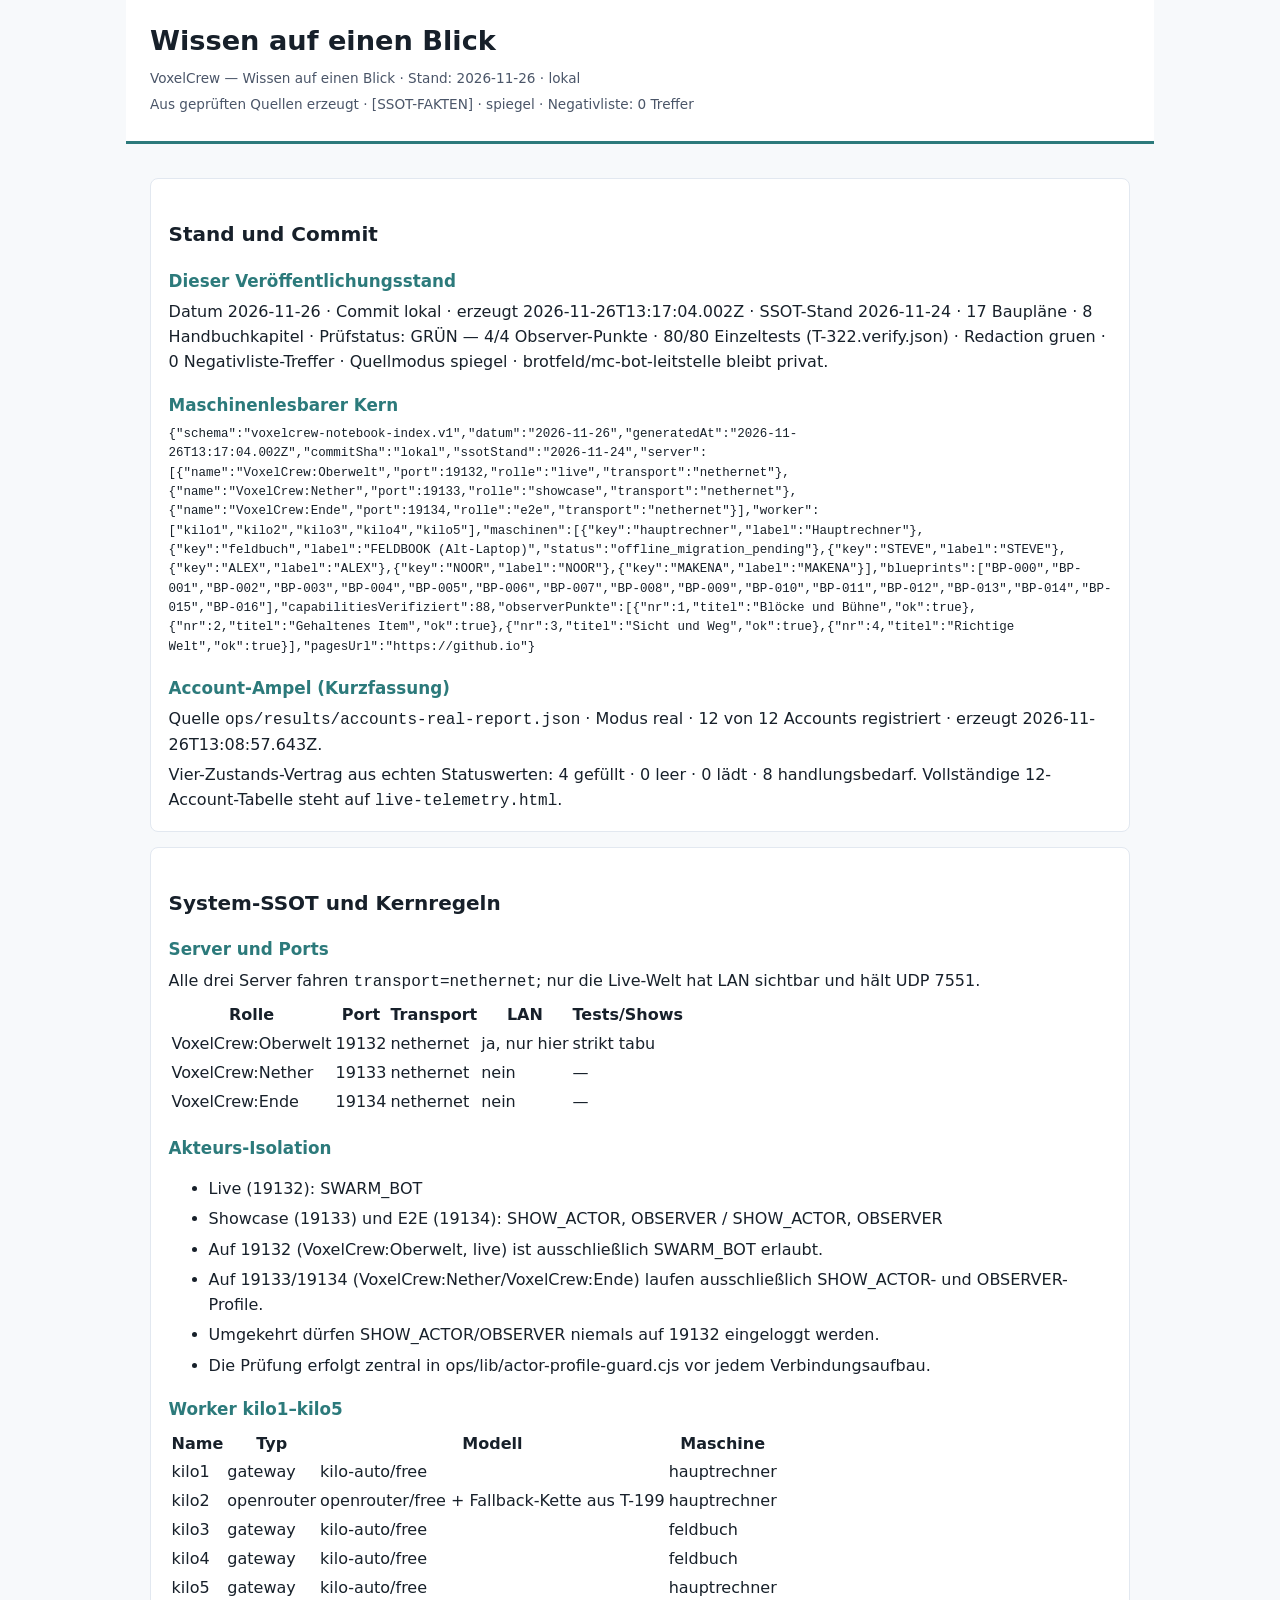
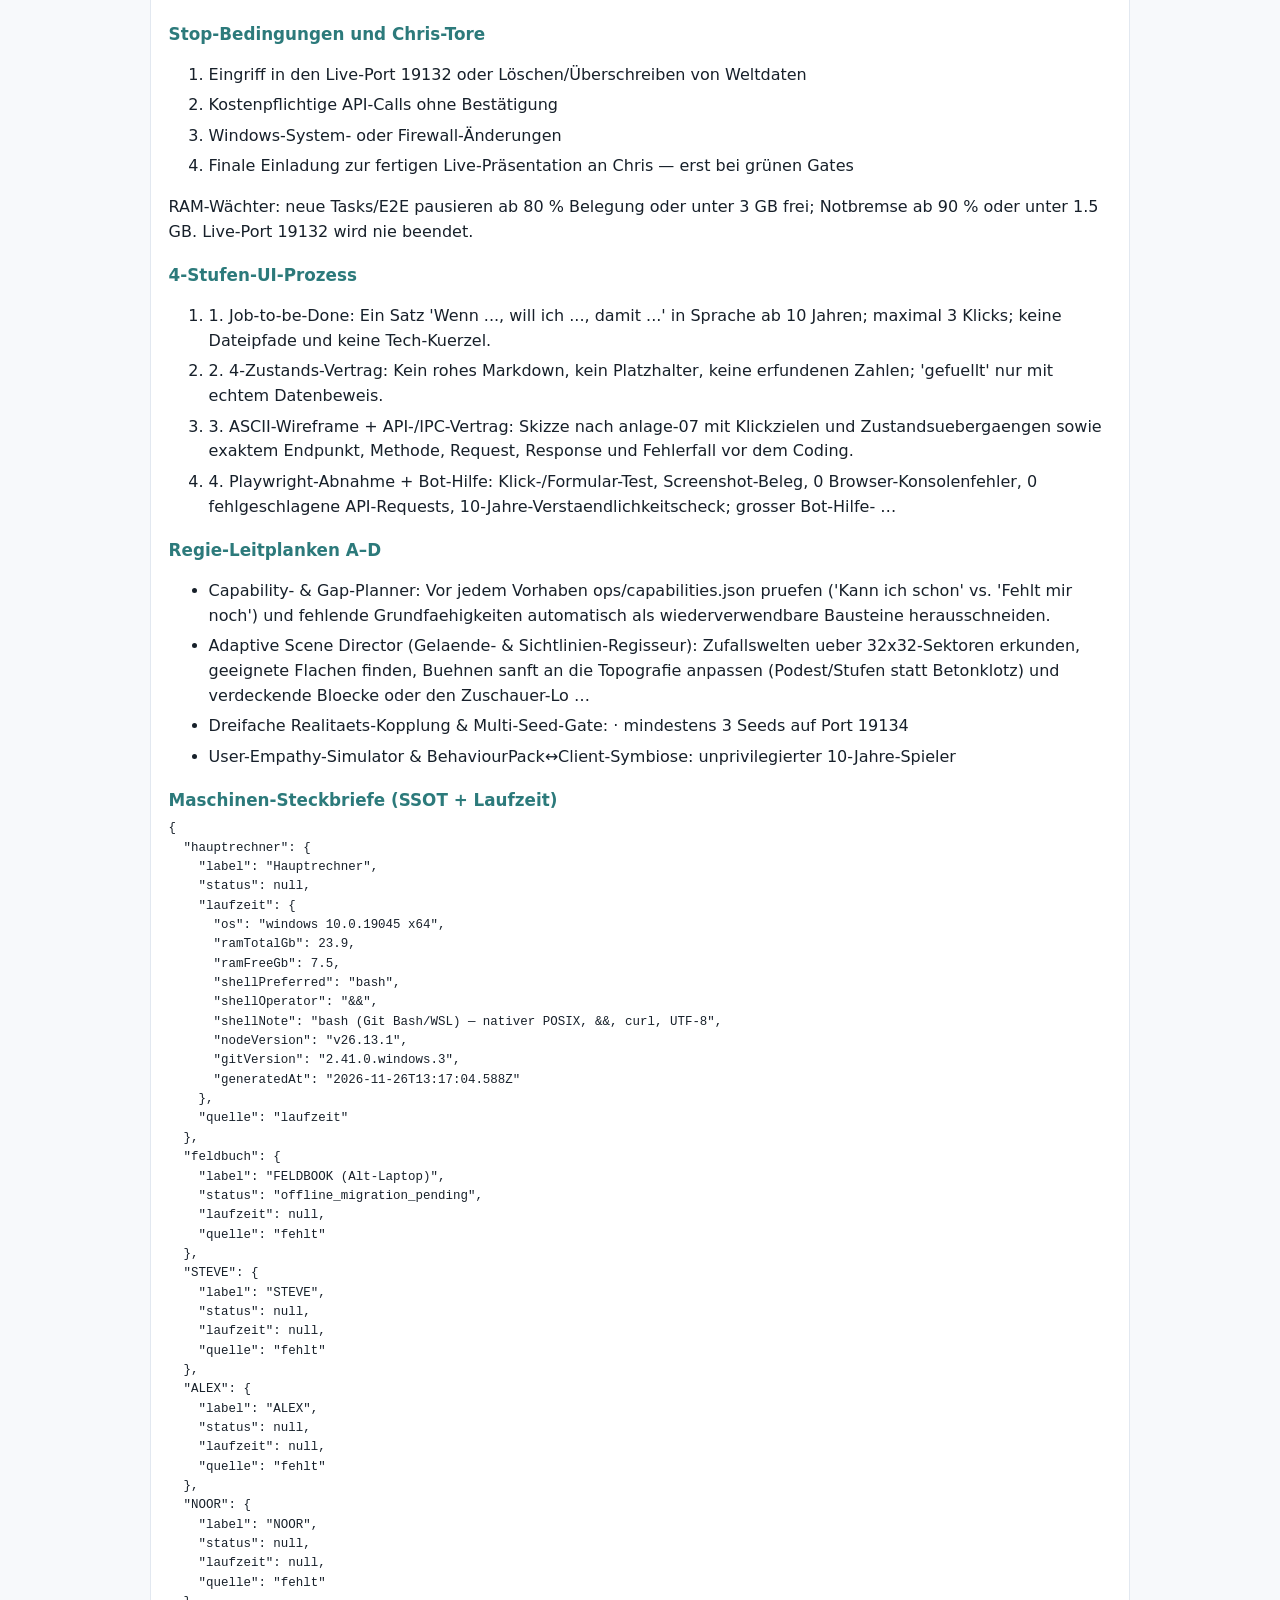
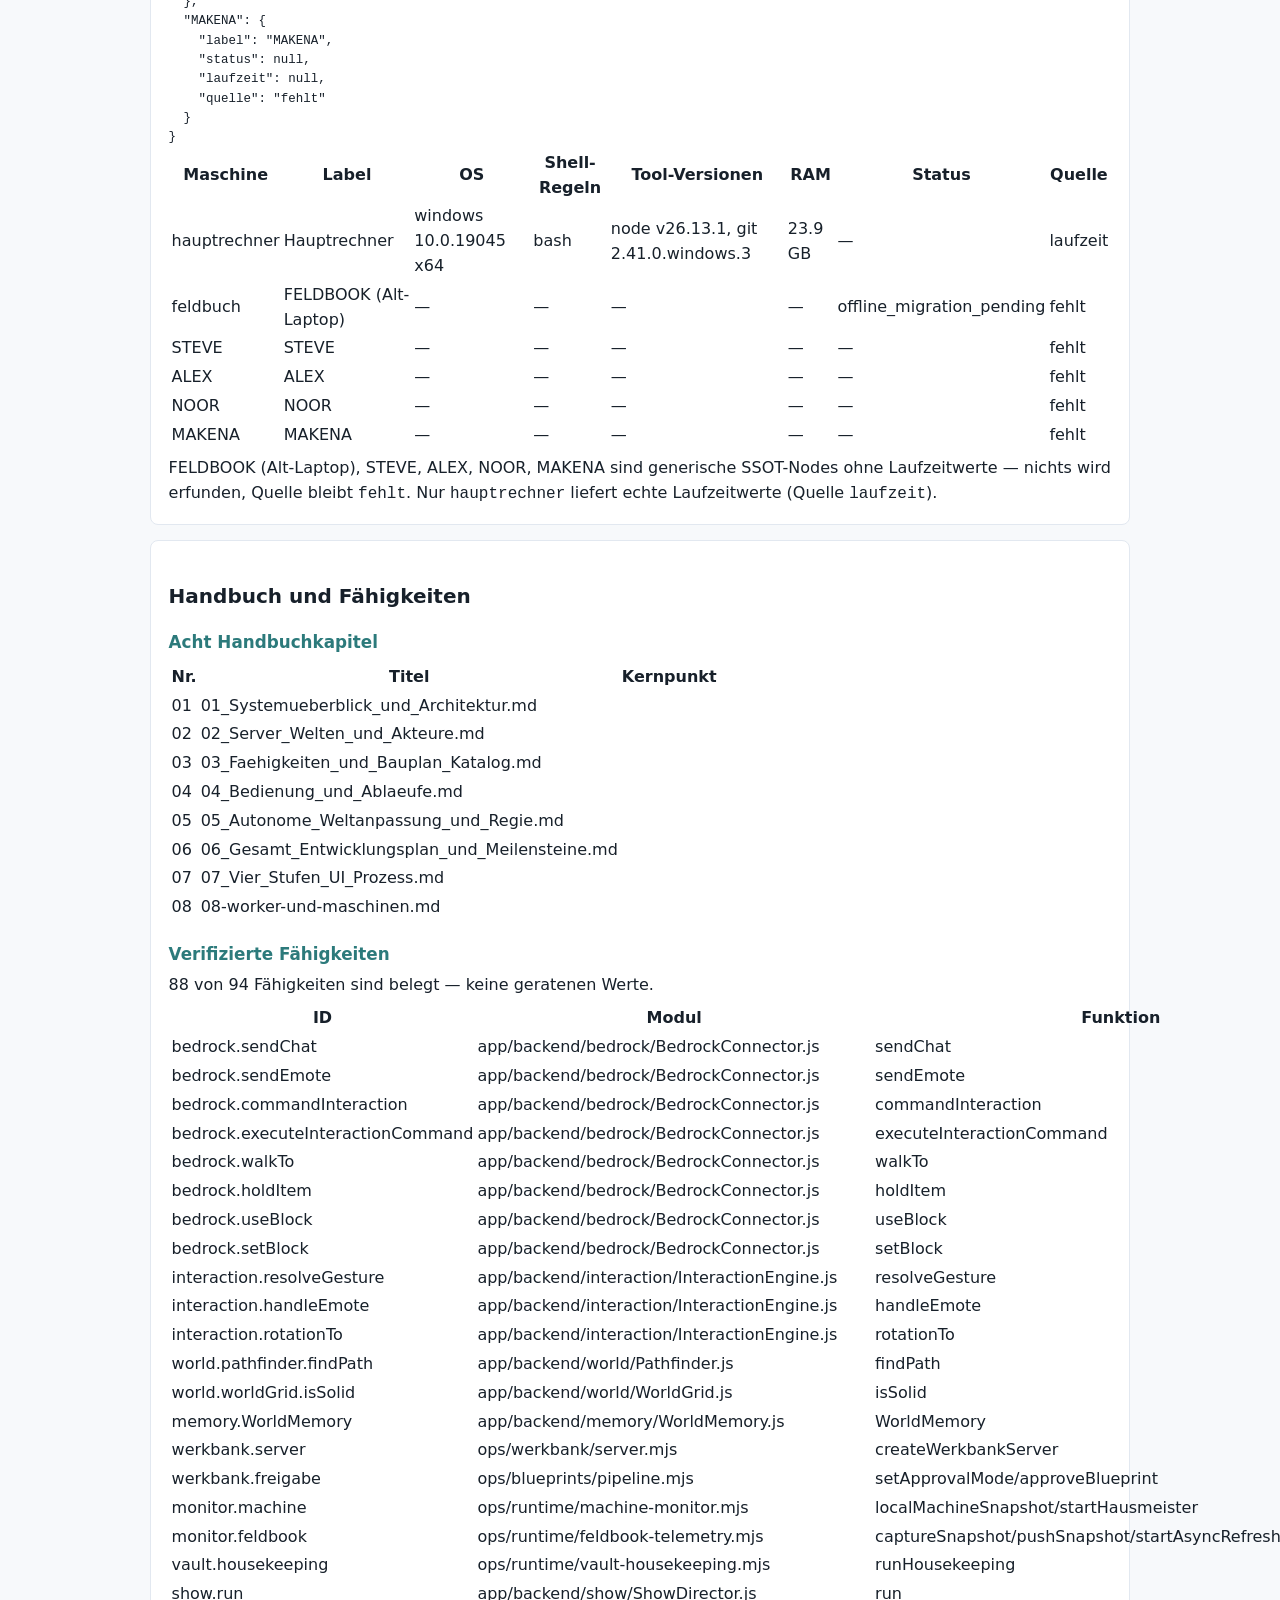
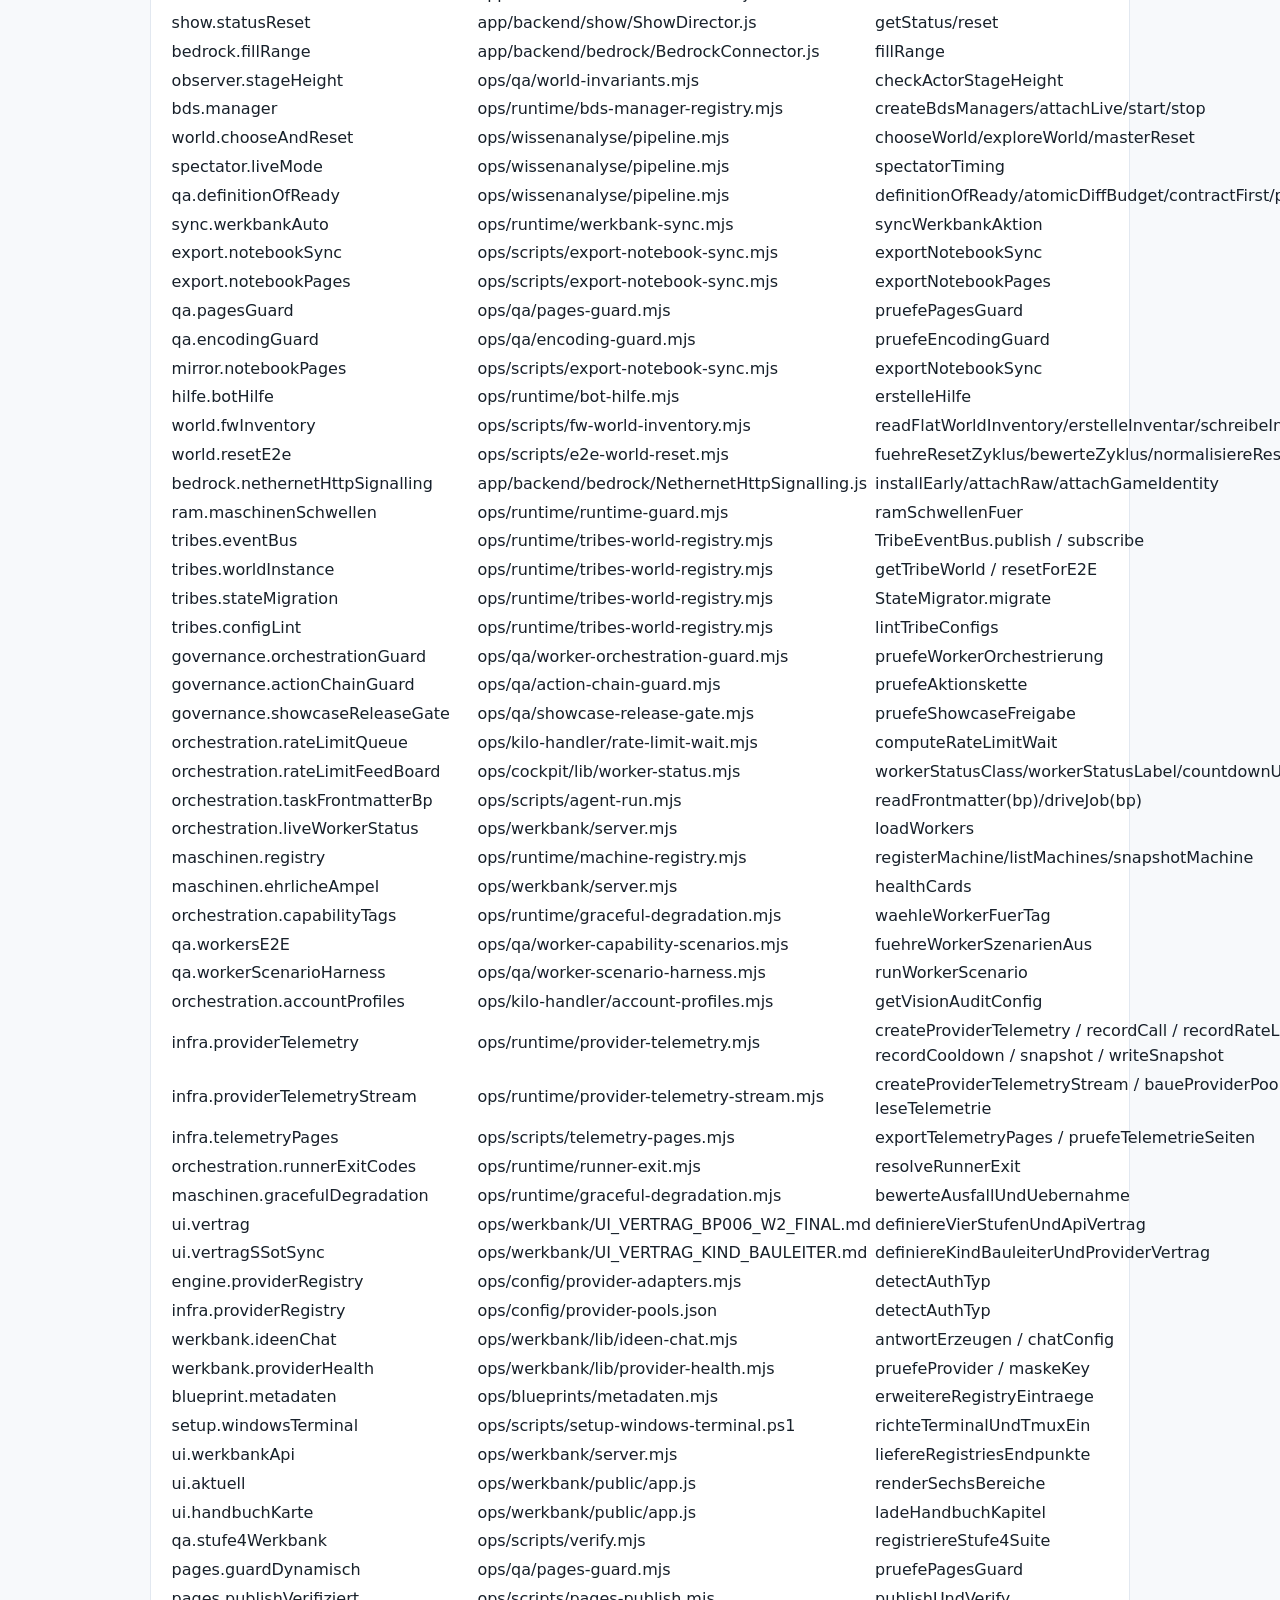
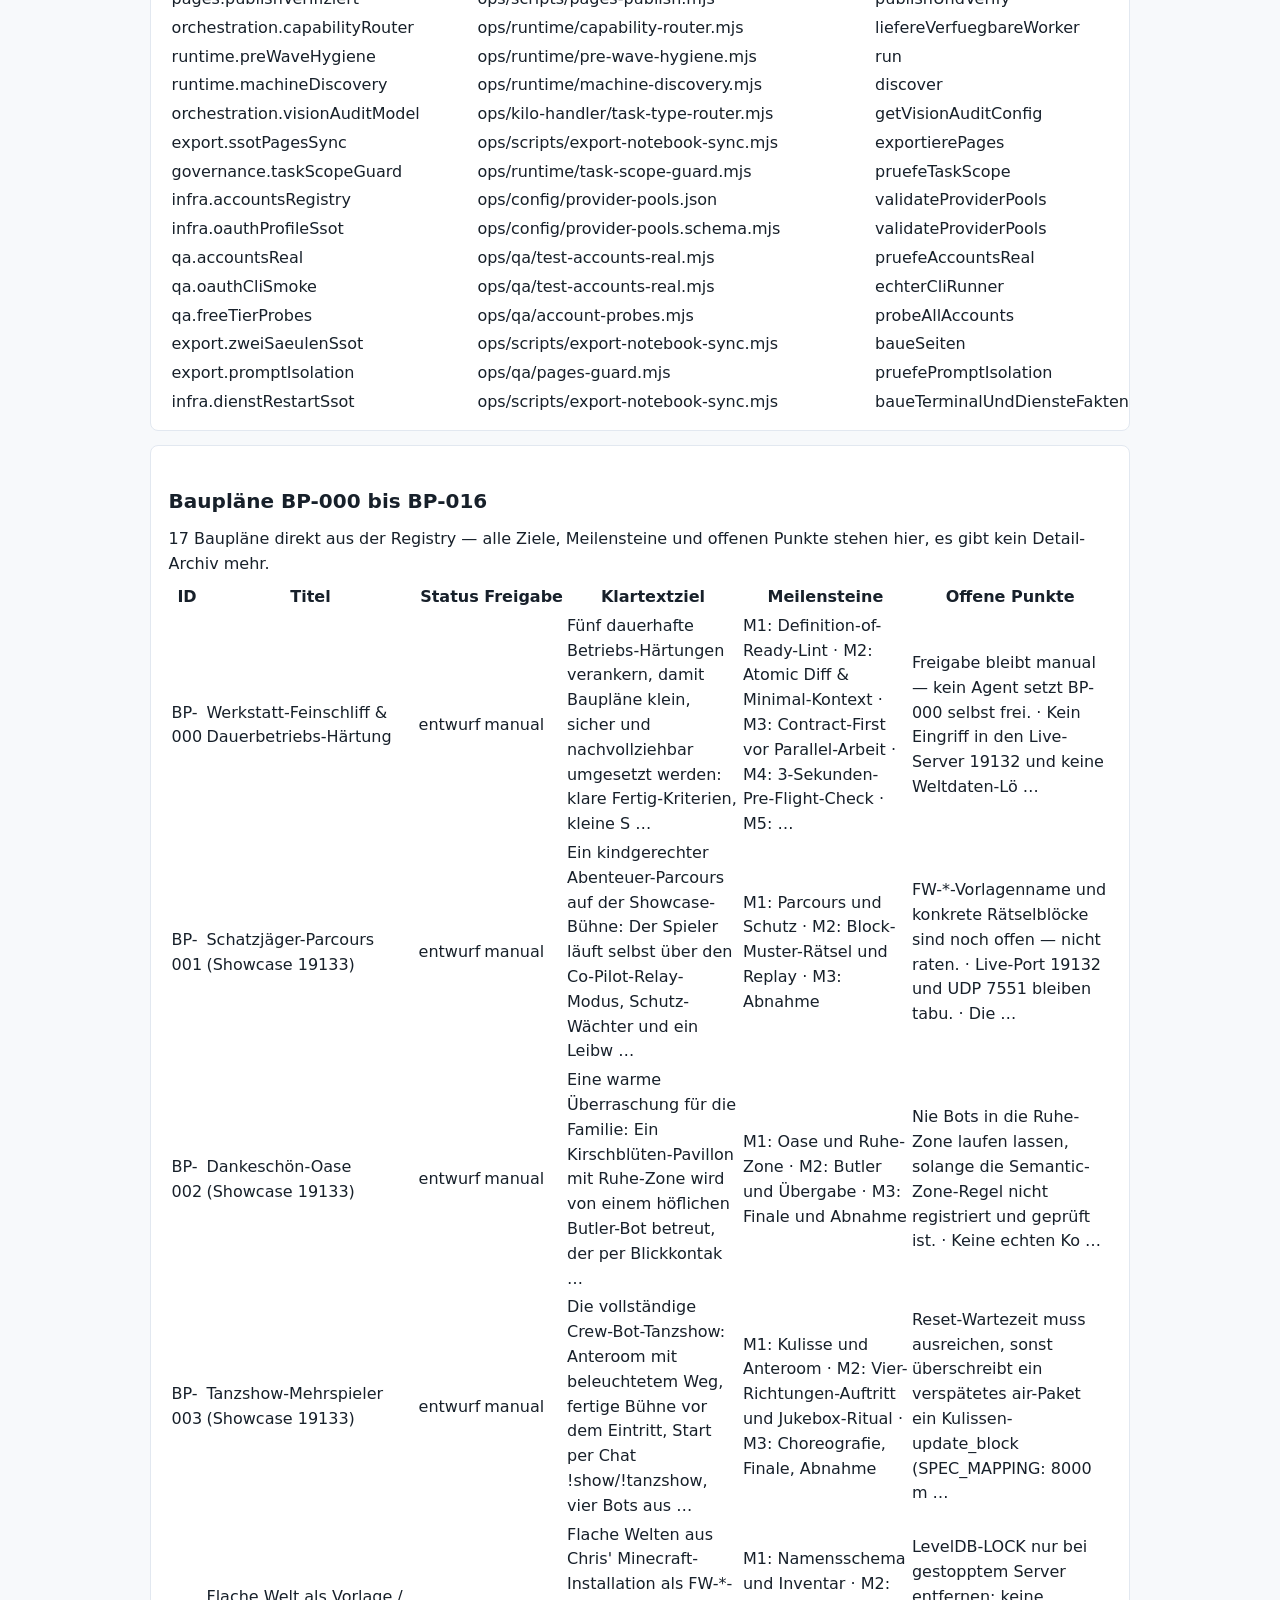
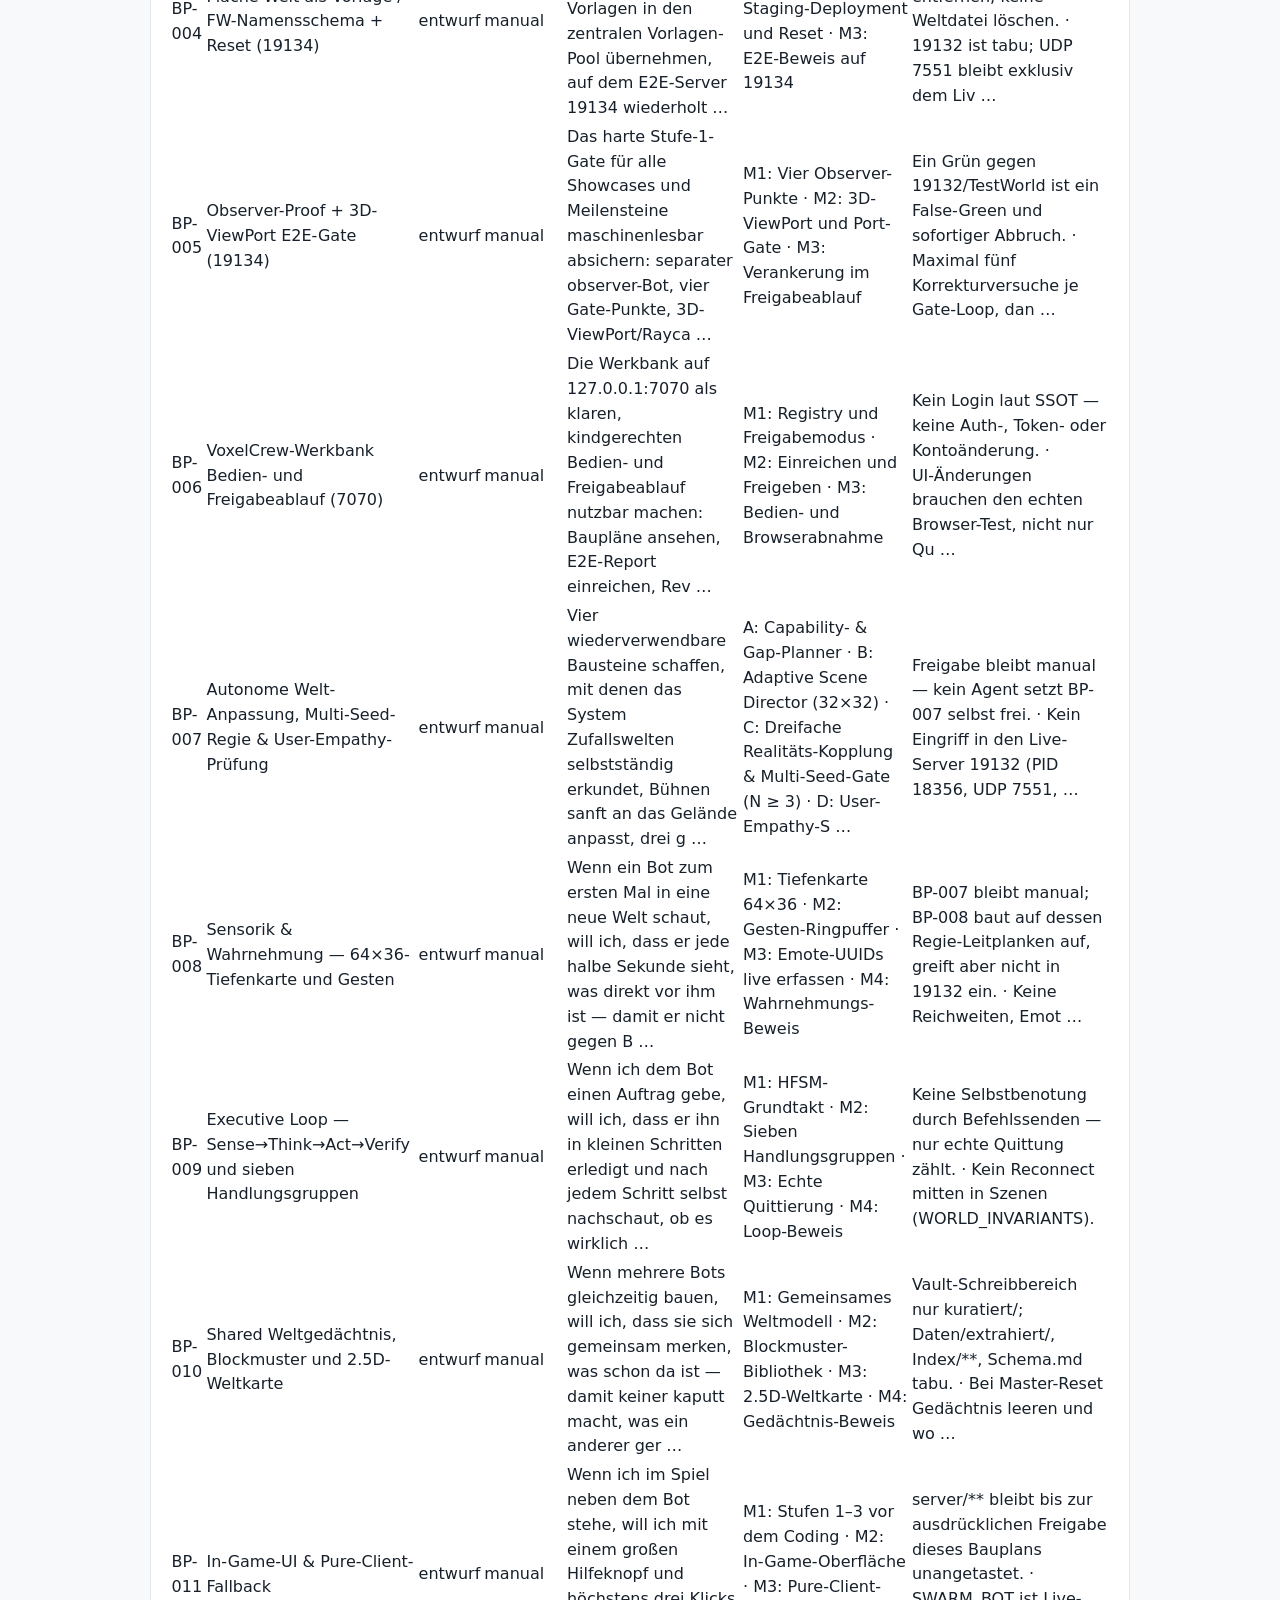
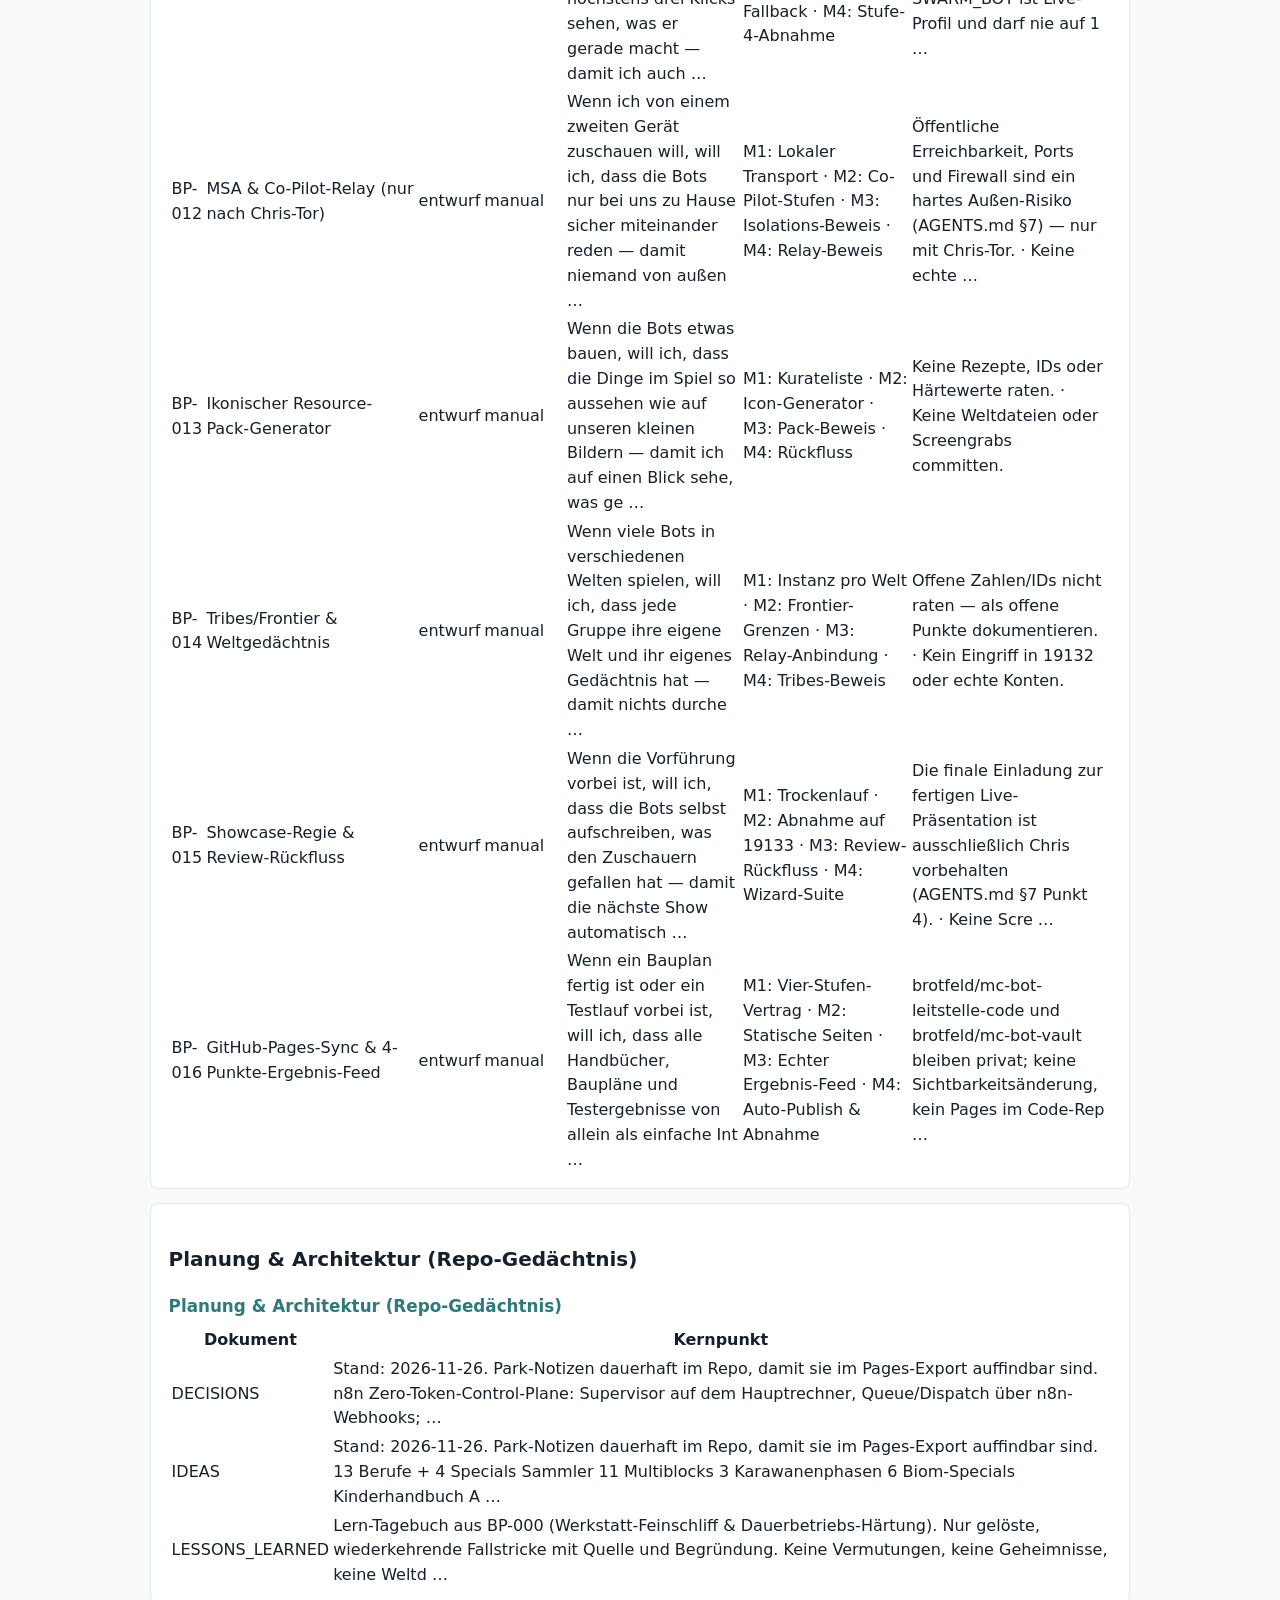
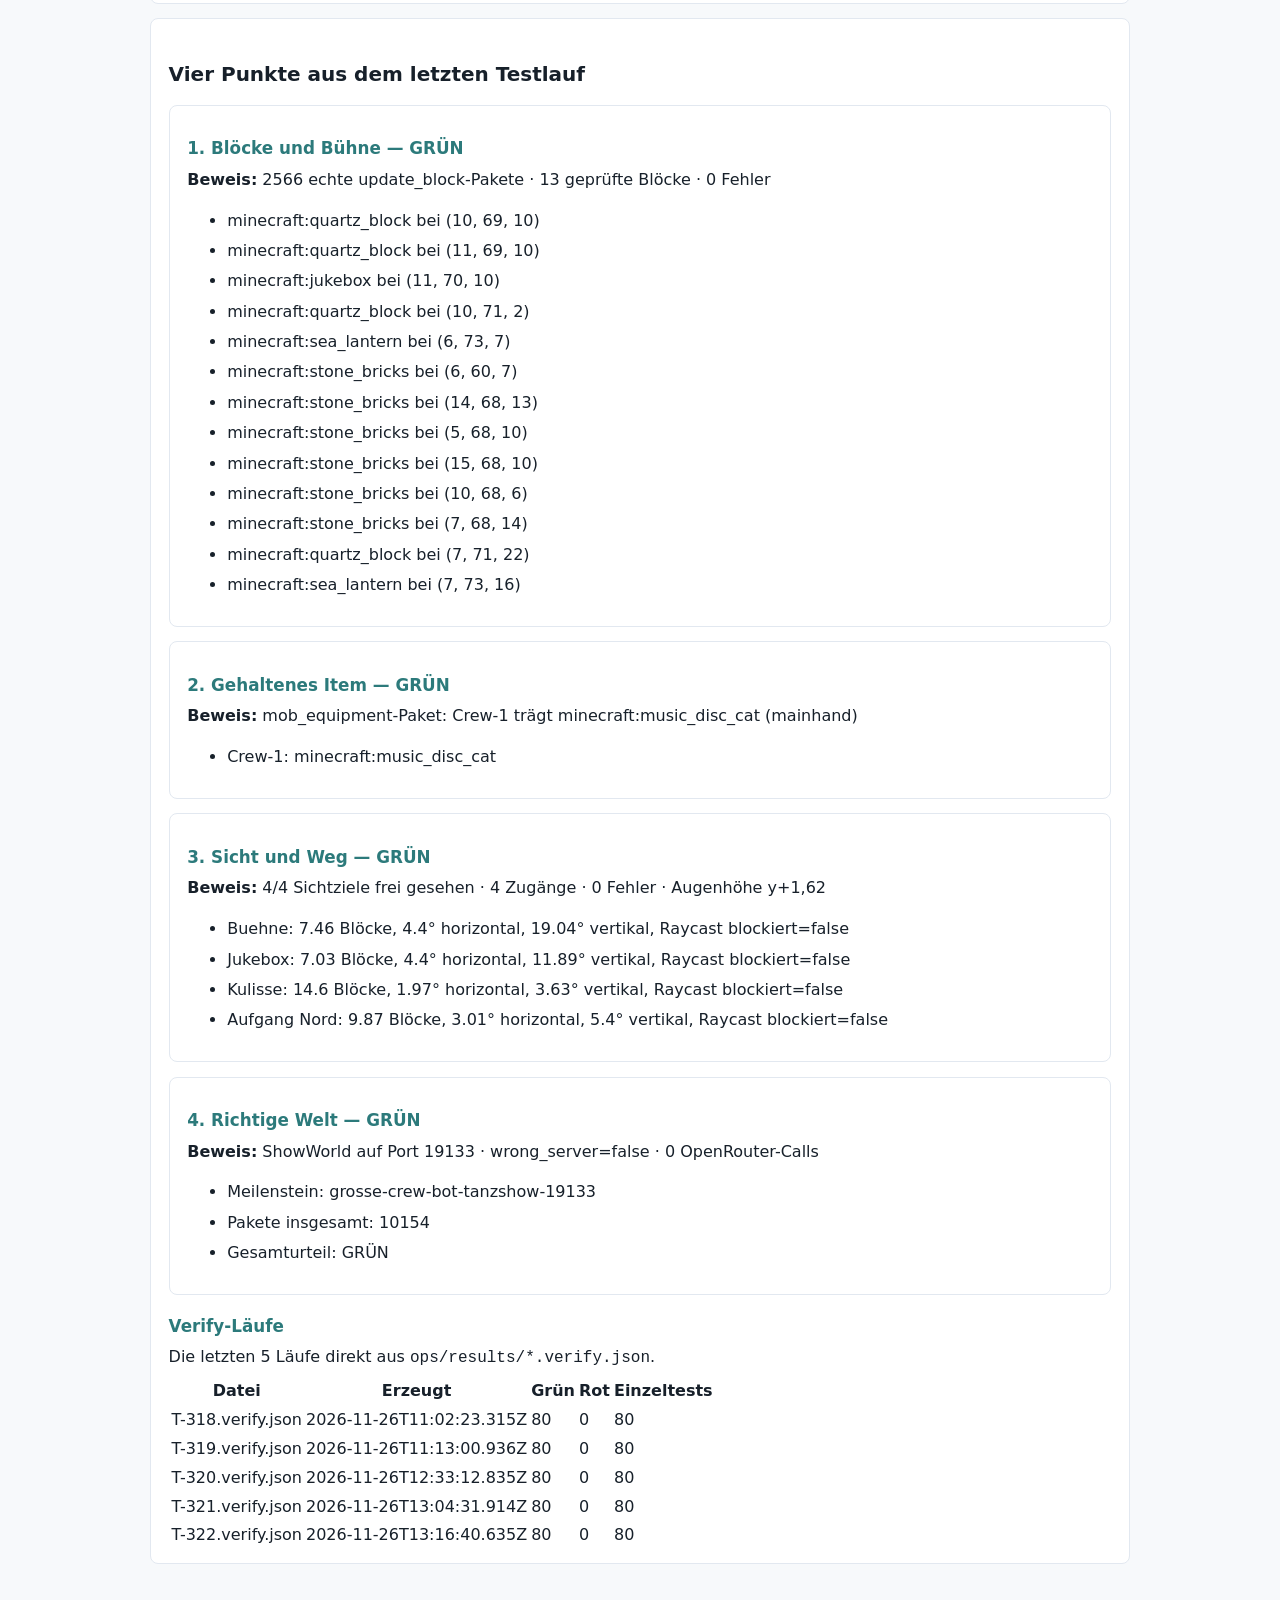
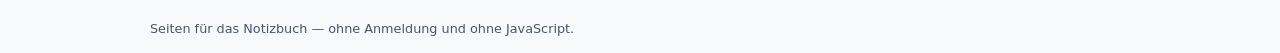
==== commit 660c2463: "chore: vier gepruefte Pages-Seiten und Stand veröffentlichen" ====
--- a/index.html
+++ b/index.html
@@ -26,7 +26,7 @@
 <body>
   <header>
     <h1>Wissen auf einen Blick</h1>
-    <p class="meta">VoxelCrew — Wissen auf einen Blick · Stand: 2026-11-26 · 3649860f54ccc52cc29caaac2e5e6cac2ec925c1</p>
+    <p class="meta">VoxelCrew — Wissen auf einen Blick · Stand: 2026-11-26 · lokal</p>
     <p class="meta">Aus geprüften Quellen erzeugt · [SSOT-FAKTEN] · spiegel · Negativliste: 0 Treffer</p>
   </header>
   <main>
@@ -34,9 +34,12 @@
   <section id="stand-block">
     <h2>Stand und Commit</h2>
     <h3>Dieser Veröffentlichungsstand</h3>
-    <p>Datum 2026-11-26 · Commit 3649860f54ccc52cc29caaac2e5e6cac2ec925c1 · erzeugt 2026-11-26T13:07:18.904Z · SSOT-Stand 2026-11-24 · 17 Baupläne · 8 Handbuchkapitel · Prüfstatus: GRÜN — 4/4 Observer-Punkte · 80/80 Einzeltests (T-321.verify.json) · Redaction gruen · 0 Negativliste-Treffer · Quellmodus spiegel · brotfeld/mc-bot-leitstelle bleibt privat.</p>
+    <p>Datum 2026-11-26 · Commit lokal · erzeugt 2026-11-26T13:17:04.002Z · SSOT-Stand 2026-11-24 · 17 Baupläne · 8 Handbuchkapitel · Prüfstatus: GRÜN — 4/4 Observer-Punkte · 80/80 Einzeltests (T-322.verify.json) · Redaction gruen · 0 Negativliste-Treffer · Quellmodus spiegel · brotfeld/mc-bot-leitstelle bleibt privat.</p>
     <h3>Maschinenlesbarer Kern</h3>
-    <pre><code>{&quot;schema&quot;:&quot;voxelcrew-notebook-index.v1&quot;,&quot;datum&quot;:&quot;2026-11-26&quot;,&quot;generatedAt&quot;:&quot;2026-11-26T13:07:18.904Z&quot;,&quot;commitSha&quot;:&quot;3649860f54ccc52cc29caaac2e5e6cac2ec925c1&quot;,&quot;ssotStand&quot;:&quot;2026-11-24&quot;,&quot;server&quot;:[{&quot;name&quot;:&quot;VoxelCrew:Oberwelt&quot;,&quot;port&quot;:19132,&quot;rolle&quot;:&quot;live&quot;,&quot;transport&quot;:&quot;nethernet&quot;},{&quot;name&quot;:&quot;VoxelCrew:Nether&quot;,&quot;port&quot;:19133,&quot;rolle&quot;:&quot;showcase&quot;,&quot;transport&quot;:&quot;nethernet&quot;},{&quot;name&quot;:&quot;VoxelCrew:Ende&quot;,&quot;port&quot;:19134,&quot;rolle&quot;:&quot;e2e&quot;,&quot;transport&quot;:&quot;nethernet&quot;}],&quot;worker&quot;:[&quot;kilo1&quot;,&quot;kilo2&quot;,&quot;kilo3&quot;,&quot;kilo4&quot;,&quot;kilo5&quot;],&quot;maschinen&quot;:[{&quot;key&quot;:&quot;hauptrechner&quot;,&quot;label&quot;:&quot;Hauptrechner&quot;},{&quot;key&quot;:&quot;feldbuch&quot;,&quot;label&quot;:&quot;FELDBOOK (Alt-Laptop)&quot;,&quot;status&quot;:&quot;offline_migration_pending&quot;},{&quot;key&quot;:&quot;STEVE&quot;,&quot;label&quot;:&quot;STEVE&quot;},{&quot;key&quot;:&quot;ALEX&quot;,&quot;label&quot;:&quot;ALEX&quot;},{&quot;key&quot;:&quot;NOOR&quot;,&quot;label&quot;:&quot;NOOR&quot;},{&quot;key&quot;:&quot;MAKENA&quot;,&quot;label&quot;:&quot;MAKENA&quot;}],&quot;blueprints&quot;:[&quot;BP-000&quot;,&quot;BP-001&quot;,&quot;BP-002&quot;,&quot;BP-003&quot;,&quot;BP-004&quot;,&quot;BP-005&quot;,&quot;BP-006&quot;,&quot;BP-007&quot;,&quot;BP-008&quot;,&quot;BP-009&quot;,&quot;BP-010&quot;,&quot;BP-011&quot;,&quot;BP-012&quot;,&quot;BP-013&quot;,&quot;BP-014&quot;,&quot;BP-015&quot;,&quot;BP-016&quot;],&quot;capabilitiesVerifiziert&quot;:88,&quot;observerPunkte&quot;:[{&quot;nr&quot;:1,&quot;titel&quot;:&quot;Blöcke und Bühne&quot;,&quot;ok&quot;:true},{&quot;nr&quot;:2,&quot;titel&quot;:&quot;Gehaltenes Item&quot;,&quot;ok&quot;:true},{&quot;nr&quot;:3,&quot;titel&quot;:&quot;Sicht und Weg&quot;,&quot;ok&quot;:true},{&quot;nr&quot;:4,&quot;titel&quot;:&quot;Richtige Welt&quot;,&quot;ok&quot;:true}],&quot;pagesUrl&quot;:&quot;https://github.io&quot;}</code></pre>
+    <pre><code>{&quot;schema&quot;:&quot;voxelcrew-notebook-index.v1&quot;,&quot;datum&quot;:&quot;2026-11-26&quot;,&quot;generatedAt&quot;:&quot;2026-11-26T13:17:04.002Z&quot;,&quot;commitSha&quot;:&quot;lokal&quot;,&quot;ssotStand&quot;:&quot;2026-11-24&quot;,&quot;server&quot;:[{&quot;name&quot;:&quot;VoxelCrew:Oberwelt&quot;,&quot;port&quot;:19132,&quot;rolle&quot;:&quot;live&quot;,&quot;transport&quot;:&quot;nethernet&quot;},{&quot;name&quot;:&quot;VoxelCrew:Nether&quot;,&quot;port&quot;:19133,&quot;rolle&quot;:&quot;showcase&quot;,&quot;transport&quot;:&quot;nethernet&quot;},{&quot;name&quot;:&quot;VoxelCrew:Ende&quot;,&quot;port&quot;:19134,&quot;rolle&quot;:&quot;e2e&quot;,&quot;transport&quot;:&quot;nethernet&quot;}],&quot;worker&quot;:[&quot;kilo1&quot;,&quot;kilo2&quot;,&quot;kilo3&quot;,&quot;kilo4&quot;,&quot;kilo5&quot;],&quot;maschinen&quot;:[{&quot;key&quot;:&quot;hauptrechner&quot;,&quot;label&quot;:&quot;Hauptrechner&quot;},{&quot;key&quot;:&quot;feldbuch&quot;,&quot;label&quot;:&quot;FELDBOOK (Alt-Laptop)&quot;,&quot;status&quot;:&quot;offline_migration_pending&quot;},{&quot;key&quot;:&quot;STEVE&quot;,&quot;label&quot;:&quot;STEVE&quot;},{&quot;key&quot;:&quot;ALEX&quot;,&quot;label&quot;:&quot;ALEX&quot;},{&quot;key&quot;:&quot;NOOR&quot;,&quot;label&quot;:&quot;NOOR&quot;},{&quot;key&quot;:&quot;MAKENA&quot;,&quot;label&quot;:&quot;MAKENA&quot;}],&quot;blueprints&quot;:[&quot;BP-000&quot;,&quot;BP-001&quot;,&quot;BP-002&quot;,&quot;BP-003&quot;,&quot;BP-004&quot;,&quot;BP-005&quot;,&quot;BP-006&quot;,&quot;BP-007&quot;,&quot;BP-008&quot;,&quot;BP-009&quot;,&quot;BP-010&quot;,&quot;BP-011&quot;,&quot;BP-012&quot;,&quot;BP-013&quot;,&quot;BP-014&quot;,&quot;BP-015&quot;,&quot;BP-016&quot;],&quot;capabilitiesVerifiziert&quot;:88,&quot;observerPunkte&quot;:[{&quot;nr&quot;:1,&quot;titel&quot;:&quot;Blöcke und Bühne&quot;,&quot;ok&quot;:true},{&quot;nr&quot;:2,&quot;titel&quot;:&quot;Gehaltenes Item&quot;,&quot;ok&quot;:true},{&quot;nr&quot;:3,&quot;titel&quot;:&quot;Sicht und Weg&quot;,&quot;ok&quot;:true},{&quot;nr&quot;:4,&quot;titel&quot;:&quot;Richtige Welt&quot;,&quot;ok&quot;:true}],&quot;pagesUrl&quot;:&quot;https://github.io&quot;}</code></pre>
+    <div id="account-kurz"><h3>Account-Ampel (Kurzfassung)</h3>
+  <p>Quelle <code>ops/results/accounts-real-report.json</code> · Modus real · 12 von 12 Accounts registriert · erzeugt 2026-11-26T13:08:57.643Z.</p>
+  <p>Vier-Zustands-Vertrag aus echten Statuswerten: 4 gefüllt · 0 leer · 0 lädt · 8 handlungsbedarf. Vollständige 12-Account-Tabelle steht auf <code>live-telemetry.html</code>.</p></div>
   </section>
   <section id="regeln-block">
     <h2>System-SSOT und Kernregeln</h2>
@@ -56,15 +59,15 @@
     &quot;label&quot;: &quot;Hauptrechner&quot;,
     &quot;status&quot;: null,
     &quot;laufzeit&quot;: {
-      &quot;os&quot;: &quot;linux 7.0.0-1020-azure x64&quot;,
-      &quot;ramTotalGb&quot;: 7.7,
-      &quot;ramFreeGb&quot;: 6.7,
-      &quot;shellPreferred&quot;: &quot;pwsh&quot;,
-      &quot;shellOperator&quot;: &quot;;&quot;,
-      &quot;shellNote&quot;: &quot;PowerShell Core (pwsh) bevorzugt — POSIX-ähnlich, UTF-8, curl.exe&quot;,
+      &quot;os&quot;: &quot;windows 10.0.19045 x64&quot;,
+      &quot;ramTotalGb&quot;: 23.9,
+      &quot;ramFreeGb&quot;: 7.5,
+      &quot;shellPreferred&quot;: &quot;bash&quot;,
+      &quot;shellOperator&quot;: &quot;&amp;&amp;&quot;,
+      &quot;shellNote&quot;: &quot;bash (Git Bash/WSL) — nativer POSIX, &amp;&amp;, curl, UTF-8&quot;,
       &quot;nodeVersion&quot;: &quot;v26.13.1&quot;,
-      &quot;gitVersion&quot;: &quot;2.56.1&quot;,
-      &quot;generatedAt&quot;: &quot;2026-11-26T13:07:22.213Z&quot;
+      &quot;gitVersion&quot;: &quot;2.41.0.windows.3&quot;,
+      &quot;generatedAt&quot;: &quot;2026-11-26T13:17:04.588Z&quot;
     },
     &quot;quelle&quot;: &quot;laufzeit&quot;
   },
@@ -99,7 +102,7 @@
     &quot;quelle&quot;: &quot;fehlt&quot;
   }
 }</code></pre>
-  <table><thead><tr><th>Maschine</th><th>Label</th><th>OS</th><th>Shell-Regeln</th><th>Tool-Versionen</th><th>RAM</th><th>Status</th><th>Quelle</th></tr></thead><tbody><tr><td>hauptrechner</td><td>Hauptrechner</td><td>linux 7.0.0-1020-azure x64</td><td>pwsh</td><td>node v26.13.1, git 2.56.1</td><td>7.7 GB</td><td>—</td><td>laufzeit</td></tr><tr><td>feldbuch</td><td>FELDBOOK (Alt-Laptop)</td><td>—</td><td>—</td><td>—</td><td>—</td><td>offline_migration_pending</td><td>fehlt</td></tr><tr><td>STEVE</td><td>STEVE</td><td>—</td><td>—</td><td>—</td><td>—</td><td>—</td><td>fehlt</td></tr><tr><td>ALEX</td><td>ALEX</td><td>—</td><td>—</td><td>—</td><td>—</td><td>—</td><td>fehlt</td></tr><tr><td>NOOR</td><td>NOOR</td><td>—</td><td>—</td><td>—</td><td>—</td><td>—</td><td>fehlt</td></tr><tr><td>MAKENA</td><td>MAKENA</td><td>—</td><td>—</td><td>—</td><td>—</td><td>—</td><td>fehlt</td></tr></tbody></table>
+  <table><thead><tr><th>Maschine</th><th>Label</th><th>OS</th><th>Shell-Regeln</th><th>Tool-Versionen</th><th>RAM</th><th>Status</th><th>Quelle</th></tr></thead><tbody><tr><td>hauptrechner</td><td>Hauptrechner</td><td>windows 10.0.19045 x64</td><td>bash</td><td>node v26.13.1, git 2.41.0.windows.3</td><td>23.9 GB</td><td>—</td><td>laufzeit</td></tr><tr><td>feldbuch</td><td>FELDBOOK (Alt-Laptop)</td><td>—</td><td>—</td><td>—</td><td>—</td><td>offline_migration_pending</td><td>fehlt</td></tr><tr><td>STEVE</td><td>STEVE</td><td>—</td><td>—</td><td>—</td><td>—</td><td>—</td><td>fehlt</td></tr><tr><td>ALEX</td><td>ALEX</td><td>—</td><td>—</td><td>—</td><td>—</td><td>—</td><td>fehlt</td></tr><tr><td>NOOR</td><td>NOOR</td><td>—</td><td>—</td><td>—</td><td>—</td><td>—</td><td>fehlt</td></tr><tr><td>MAKENA</td><td>MAKENA</td><td>—</td><td>—</td><td>—</td><td>—</td><td>—</td><td>fehlt</td></tr></tbody></table>
   <p>FELDBOOK (Alt-Laptop), STEVE, ALEX, NOOR, MAKENA sind generische SSOT-Nodes ohne Laufzeitwerte — nichts wird erfunden, Quelle bleibt <code>fehlt</code>. Nur <code>hauptrechner</code> liefert echte Laufzeitwerte (Quelle <code>laufzeit</code>).</p>
   </section>
   <section id="wissen-block">
@@ -144,7 +147,7 @@
       </article>
     <h3>Verify-Läufe</h3>
     <p>Die letzten 5 Läufe direkt aus <code>ops/results/*.verify.json</code>.</p>
-  <table><thead><tr><th>Datei</th><th>Erzeugt</th><th>Grün</th><th>Rot</th><th>Einzeltests</th></tr></thead><tbody data-verlauf><tr><td>T-317.verify.json</td><td>2026-11-26T10:43:27.546Z</td><td>80</td><td>0</td><td>80</td></tr><tr><td>T-318.verify.json</td><td>2026-11-26T11:02:23.315Z</td><td>80</td><td>0</td><td>80</td></tr><tr><td>T-319.verify.json</td><td>2026-11-26T11:13:00.936Z</td><td>80</td><td>0</td><td>80</td></tr><tr><td>T-320.verify.json</td><td>2026-11-26T12:33:12.835Z</td><td>80</td><td>0</td><td>80</td></tr><tr><td>T-321.verify.json</td><td>2026-11-26T13:04:31.914Z</td><td>80</td><td>0</td><td>80</td></tr></tbody></table>
+  <table><thead><tr><th>Datei</th><th>Erzeugt</th><th>Grün</th><th>Rot</th><th>Einzeltests</th></tr></thead><tbody data-verlauf><tr><td>T-318.verify.json</td><td>2026-11-26T11:02:23.315Z</td><td>80</td><td>0</td><td>80</td></tr><tr><td>T-319.verify.json</td><td>2026-11-26T11:13:00.936Z</td><td>80</td><td>0</td><td>80</td></tr><tr><td>T-320.verify.json</td><td>2026-11-26T12:33:12.835Z</td><td>80</td><td>0</td><td>80</td></tr><tr><td>T-321.verify.json</td><td>2026-11-26T13:04:31.914Z</td><td>80</td><td>0</td><td>80</td></tr><tr><td>T-322.verify.json</td><td>2026-11-26T13:16:40.635Z</td><td>80</td><td>0</td><td>80</td></tr></tbody></table>
   </section>
   </main>
   <footer>Seiten für das Notizbuch — ohne Anmeldung und ohne JavaScript.</footer>
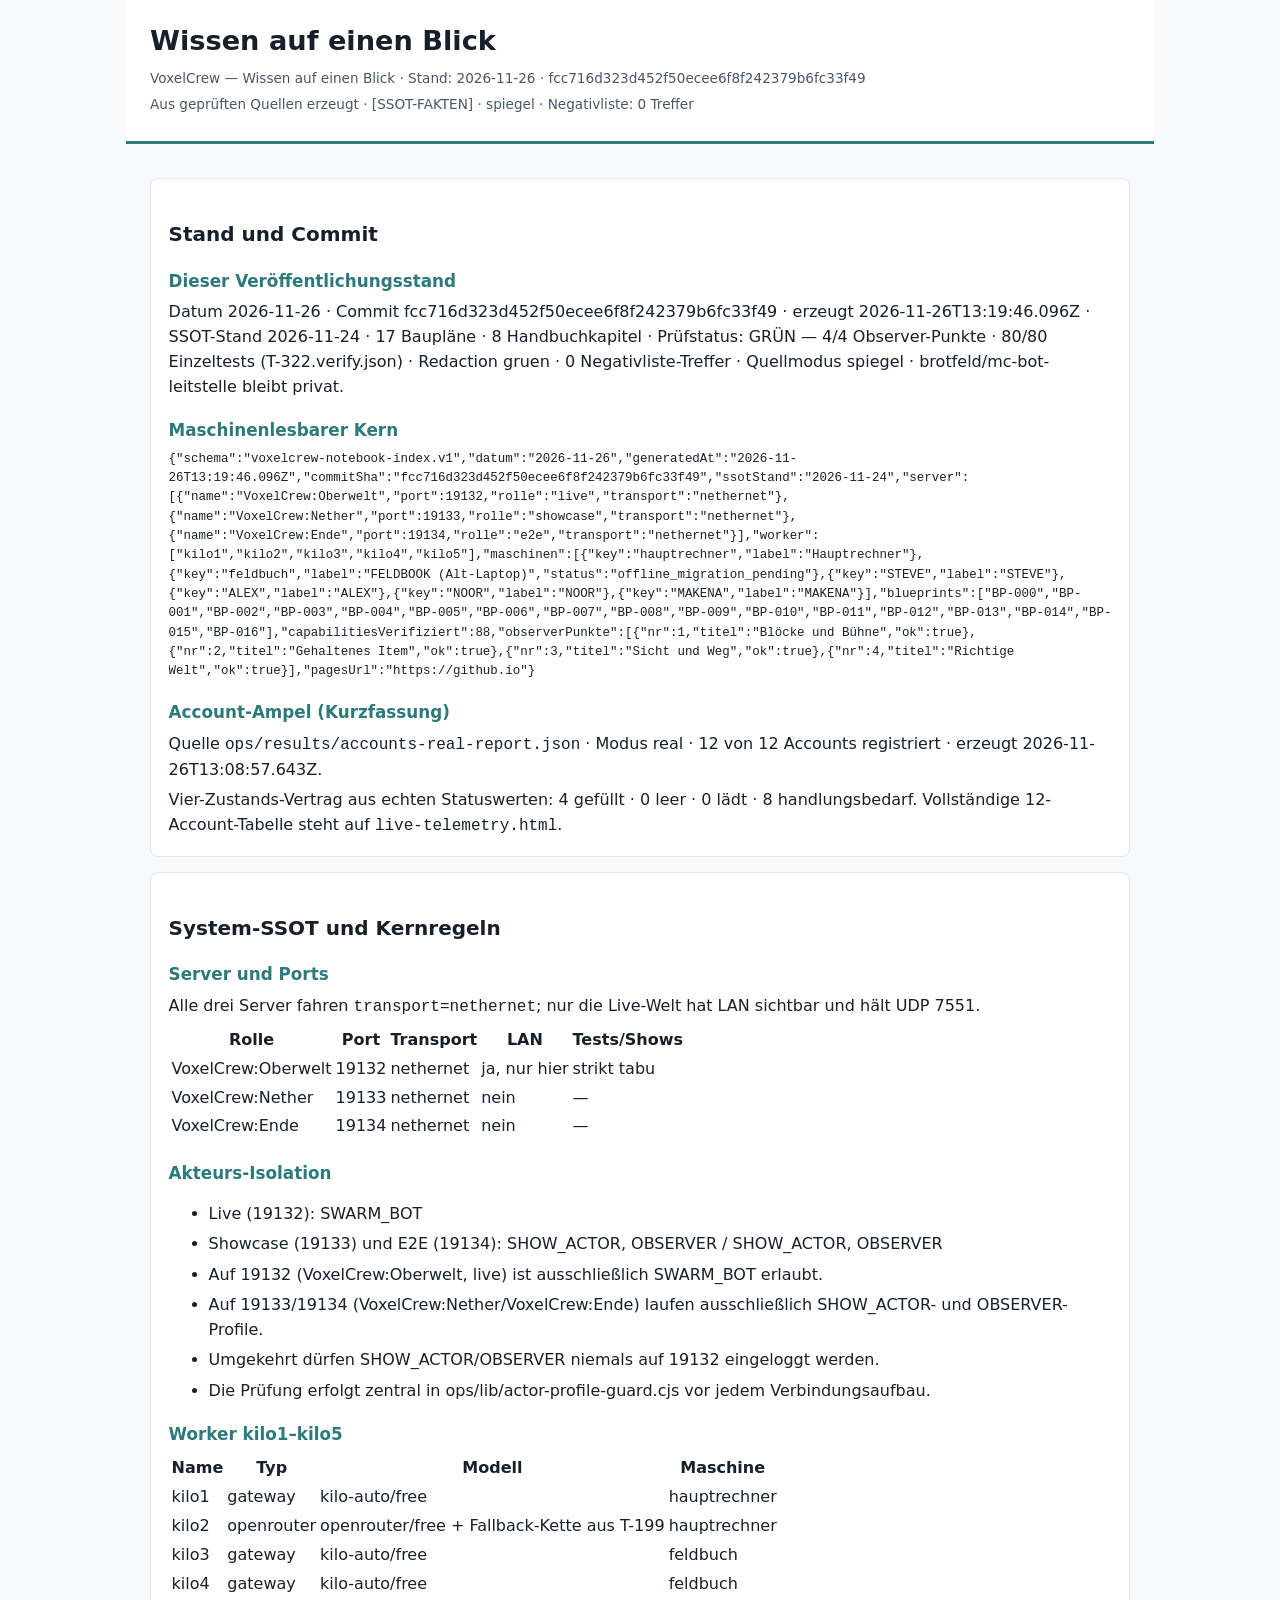
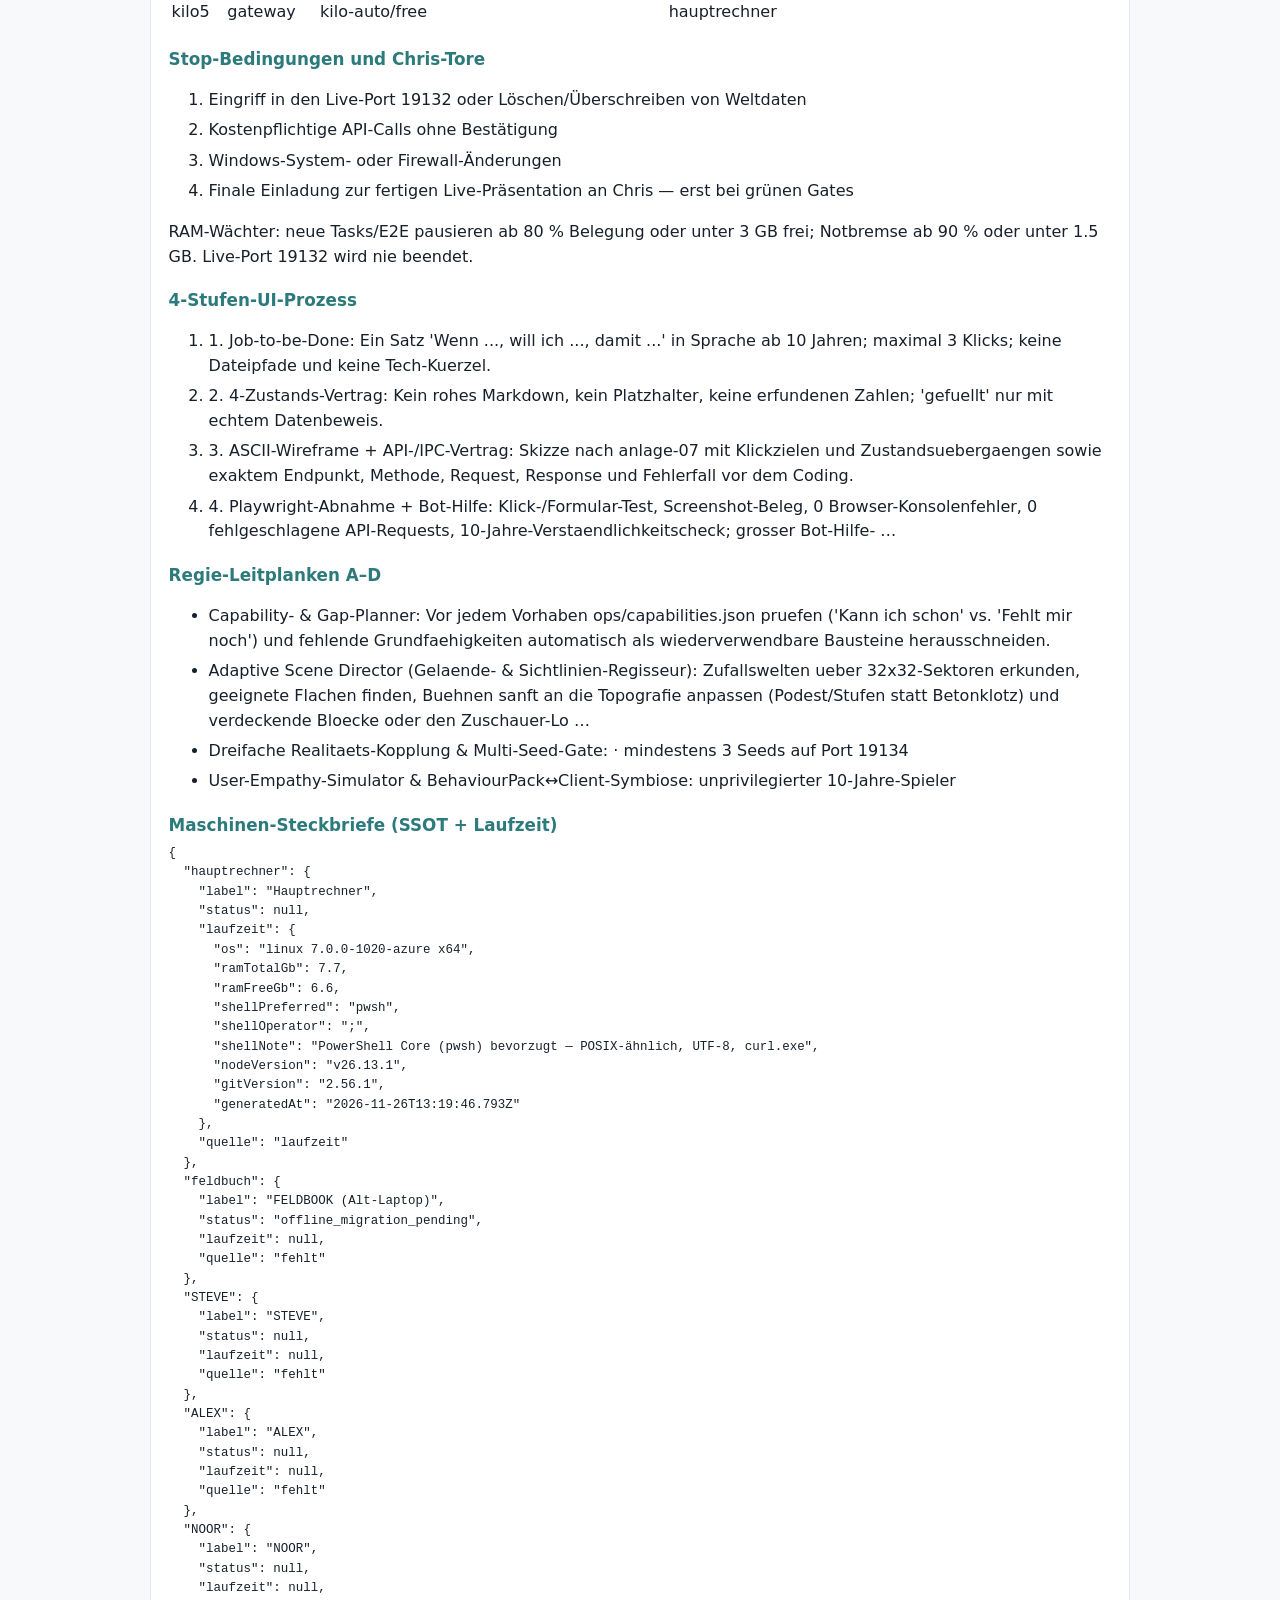
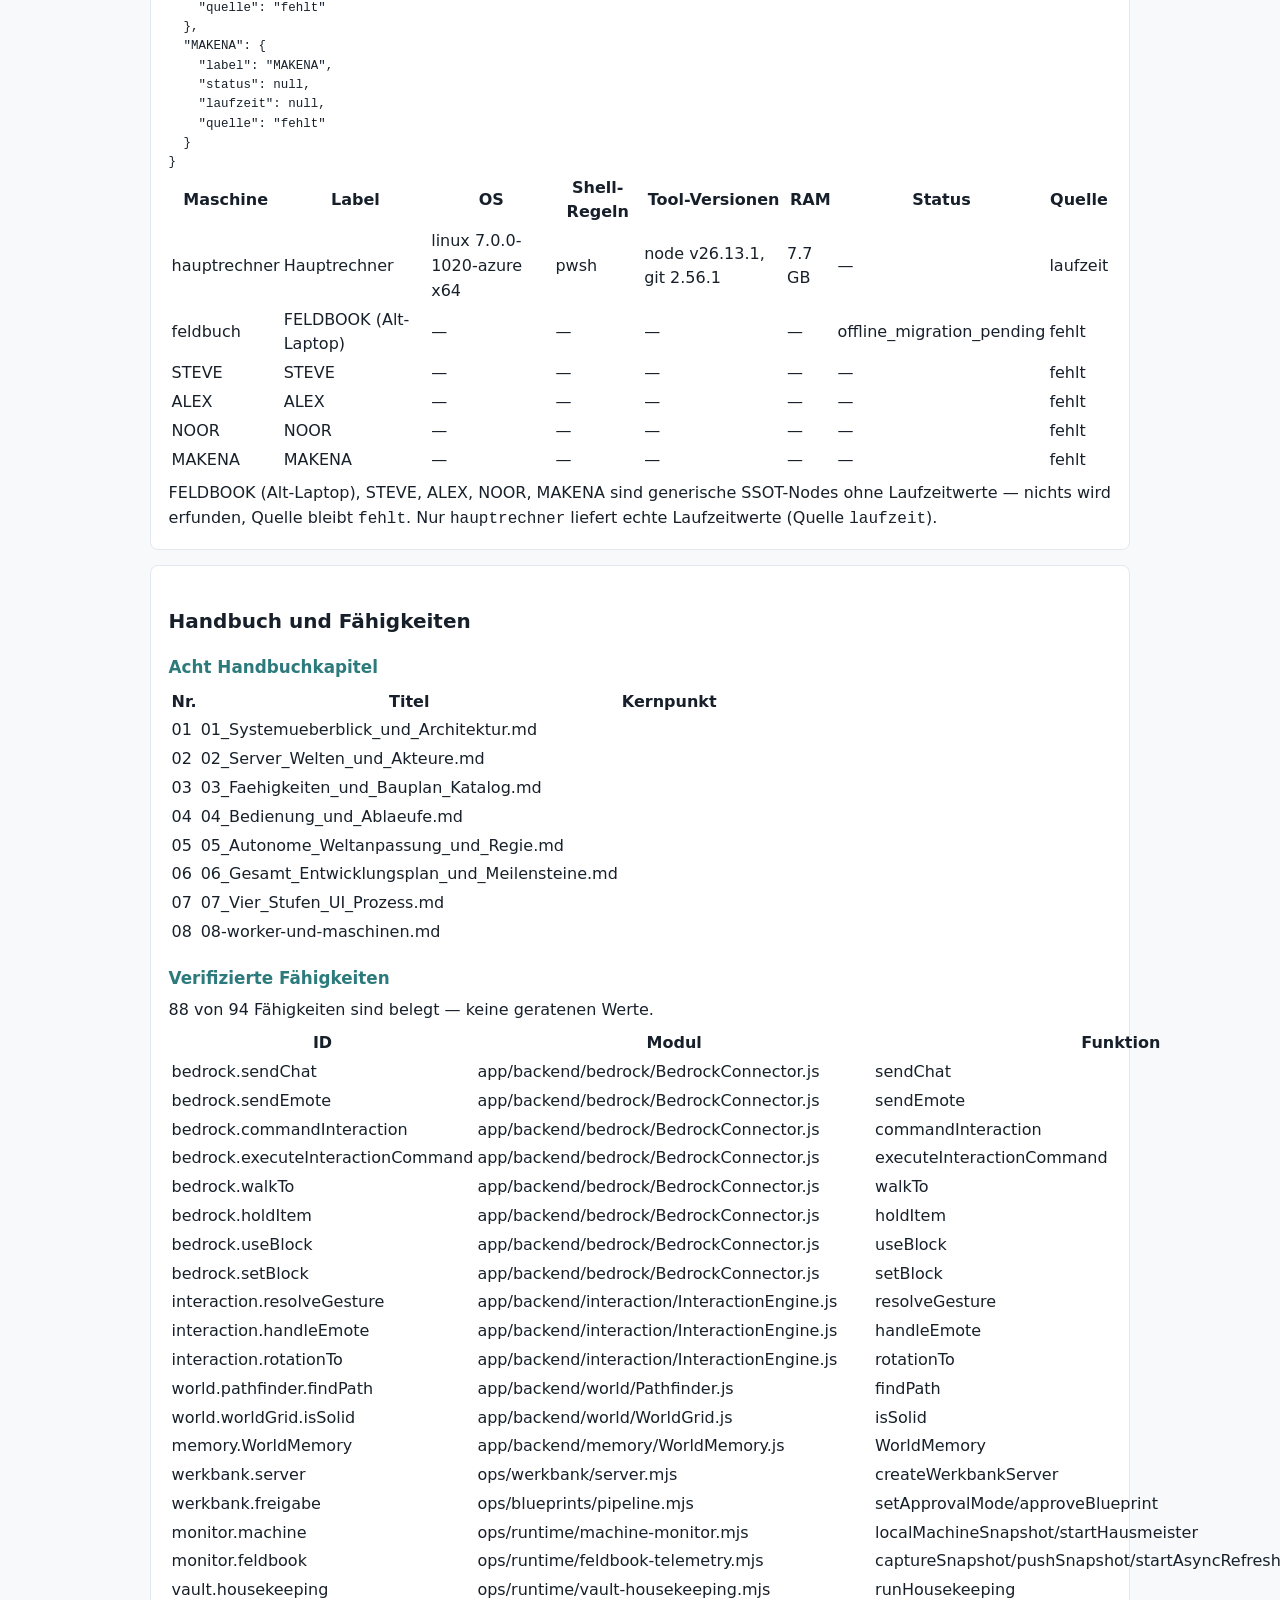
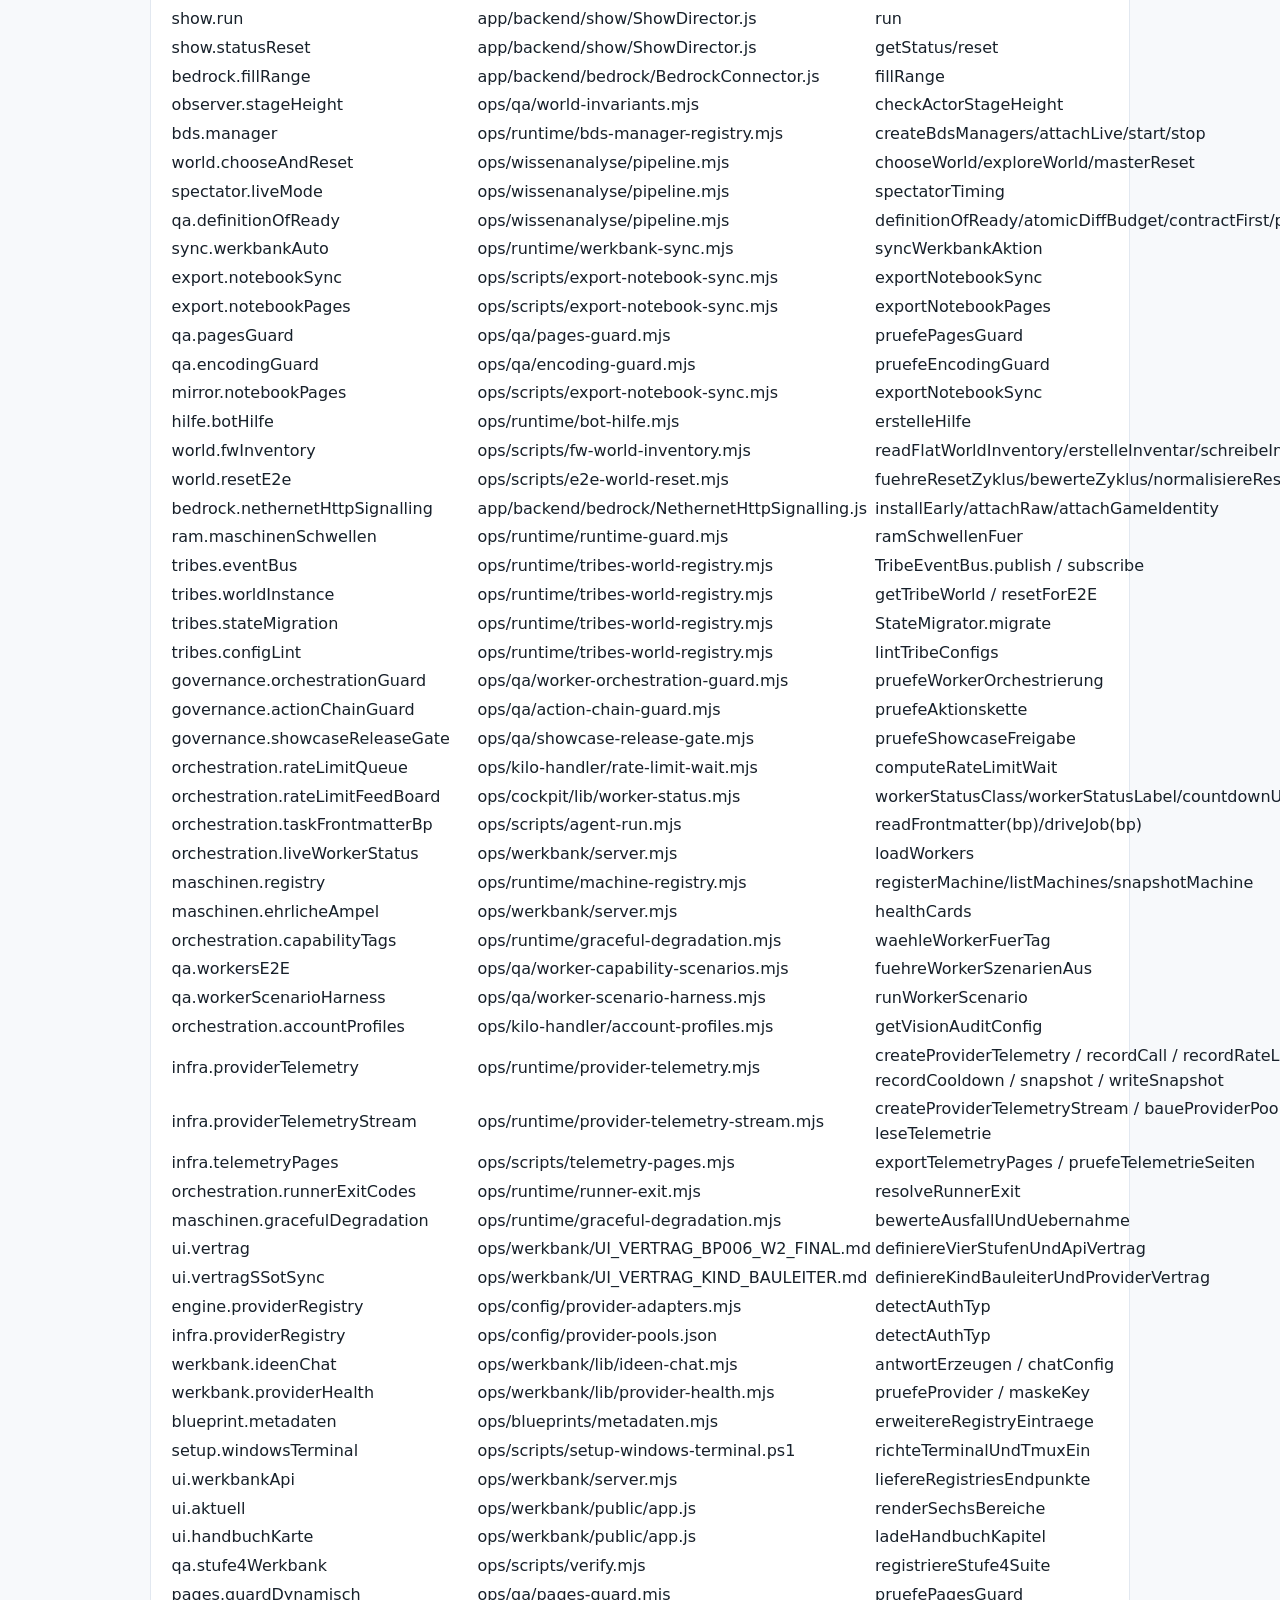
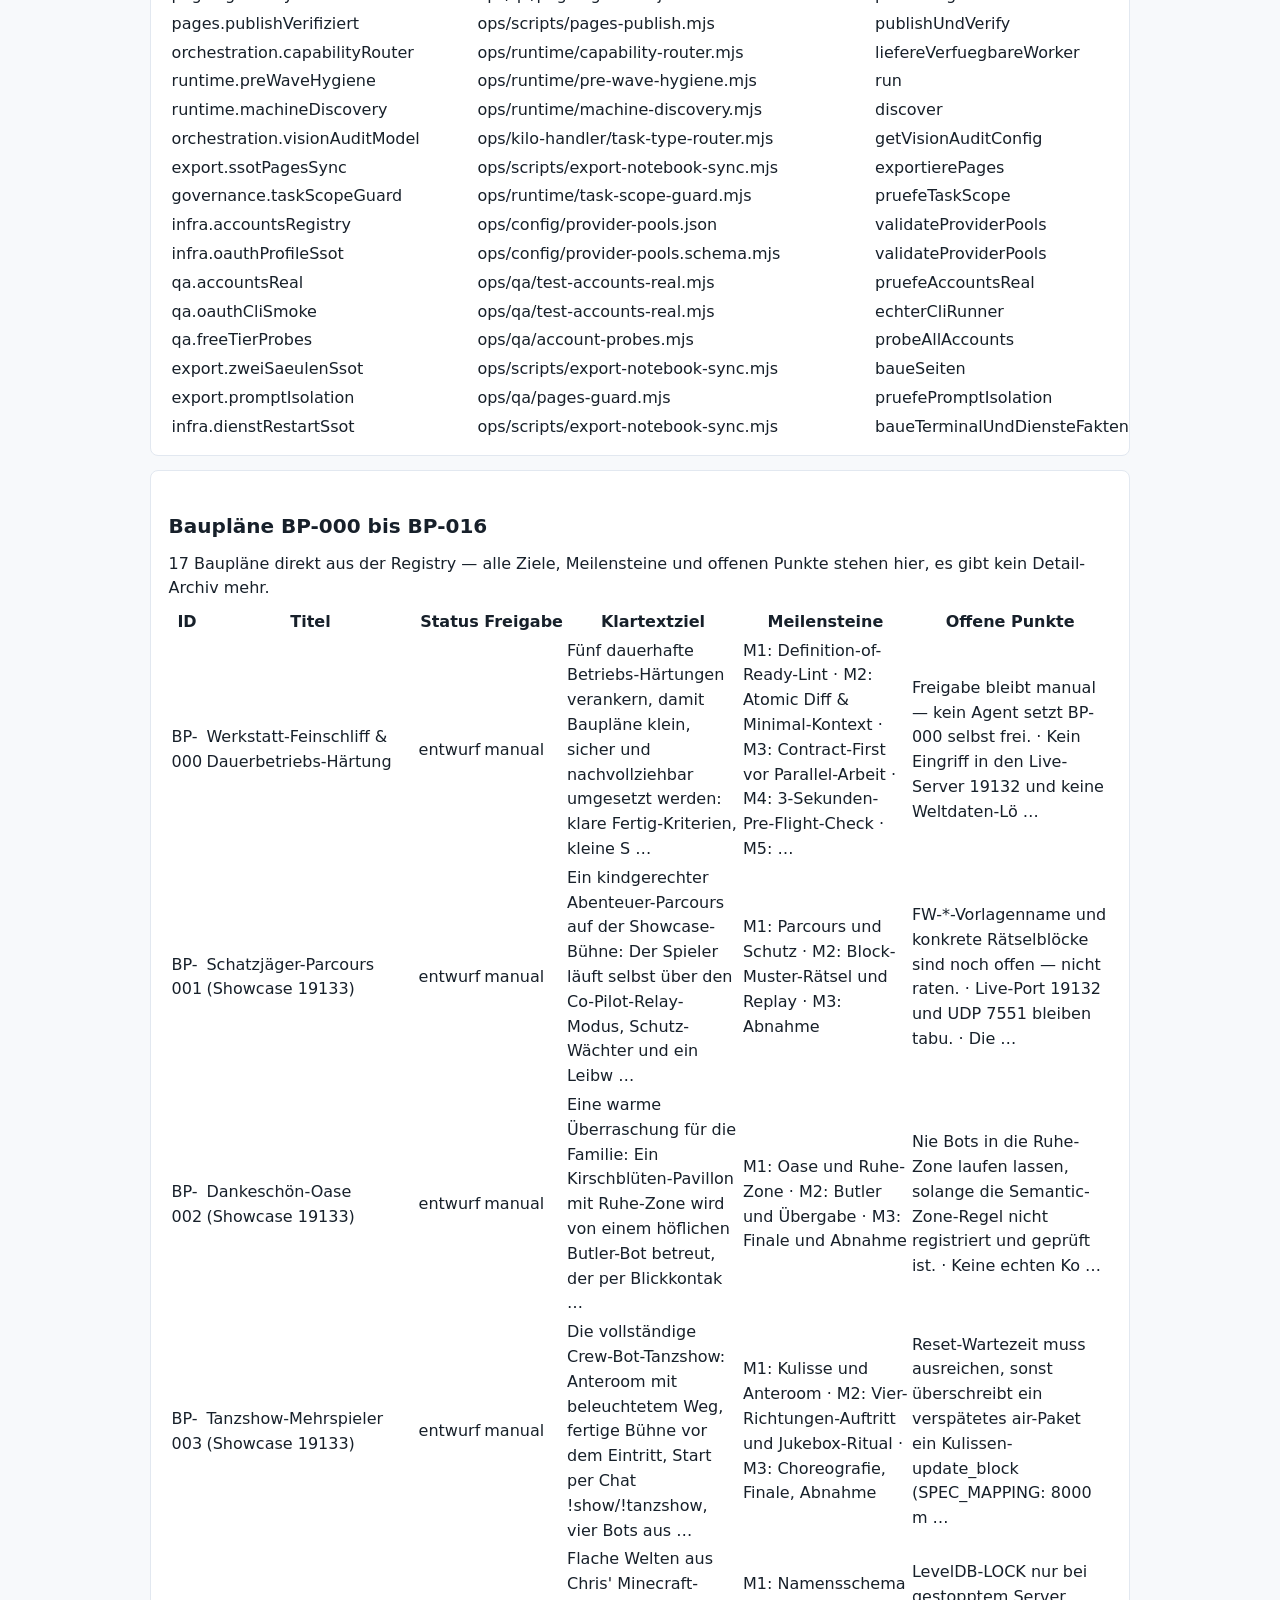
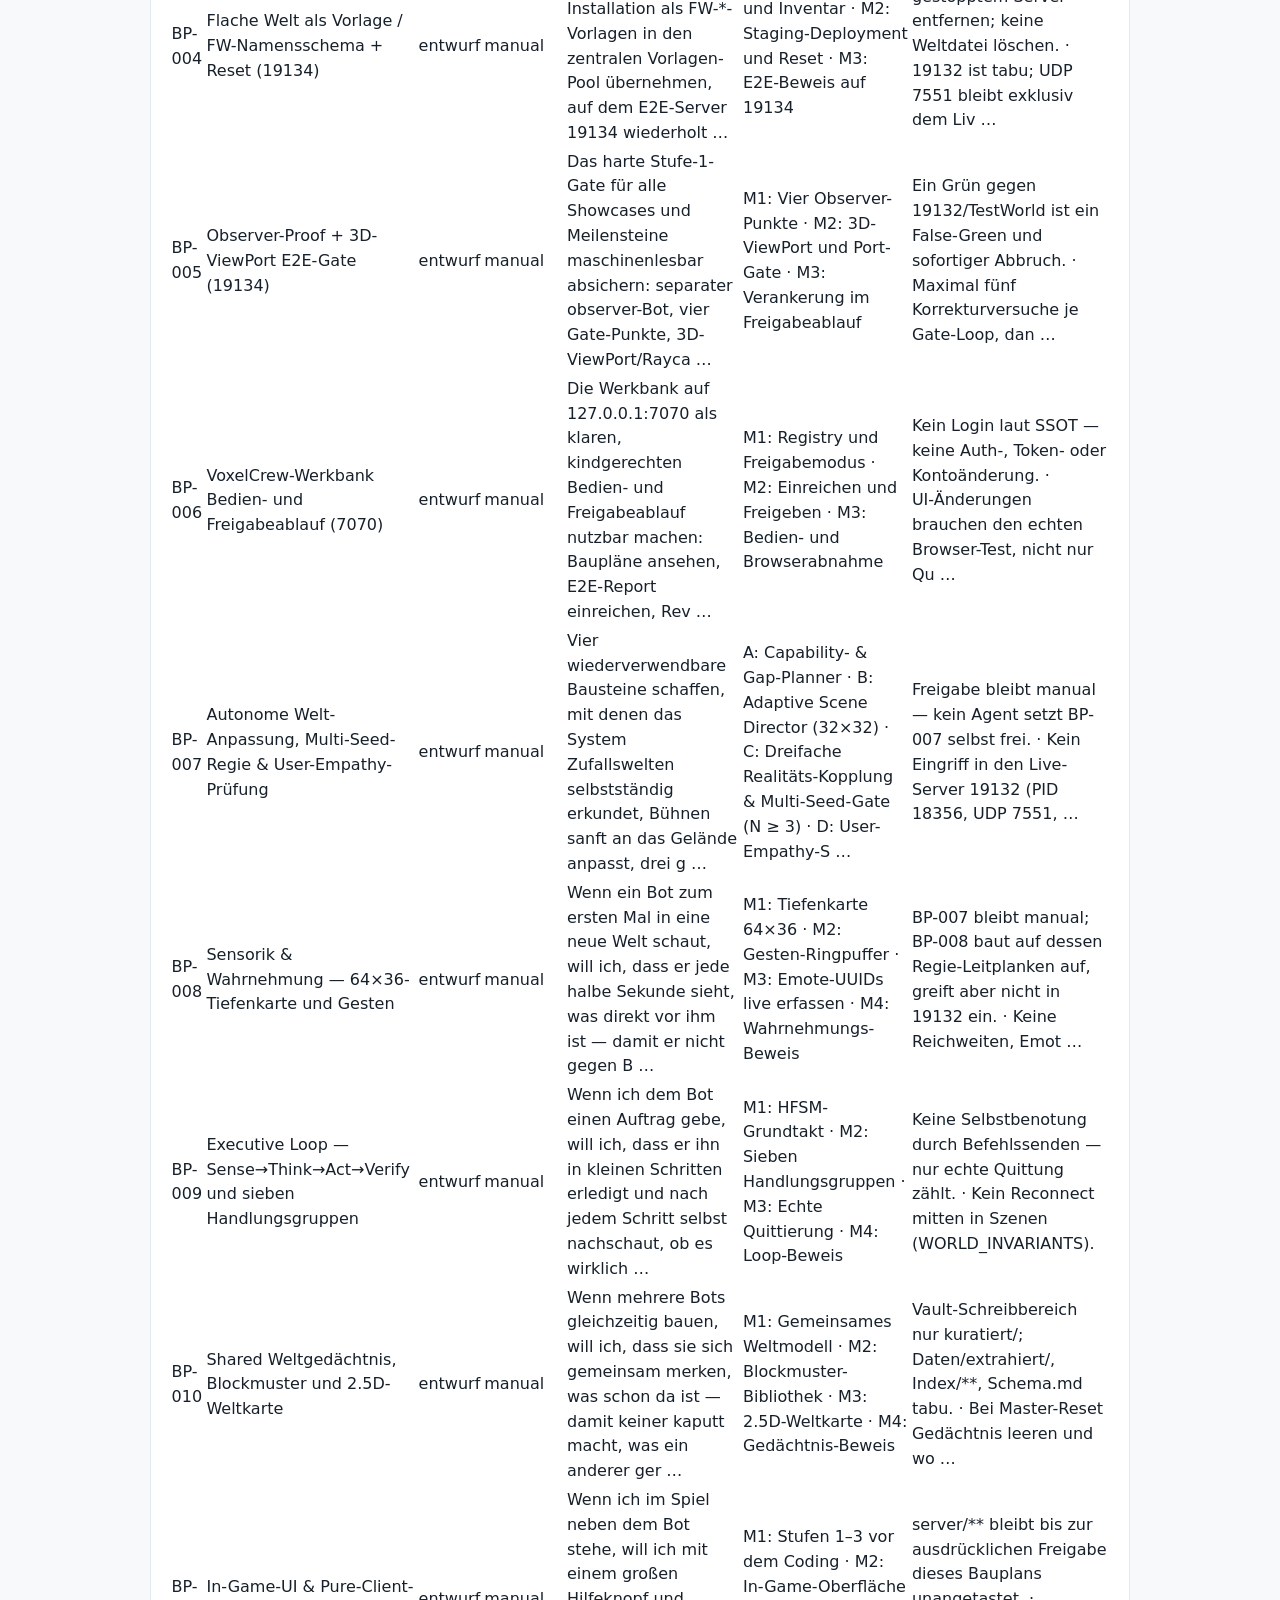
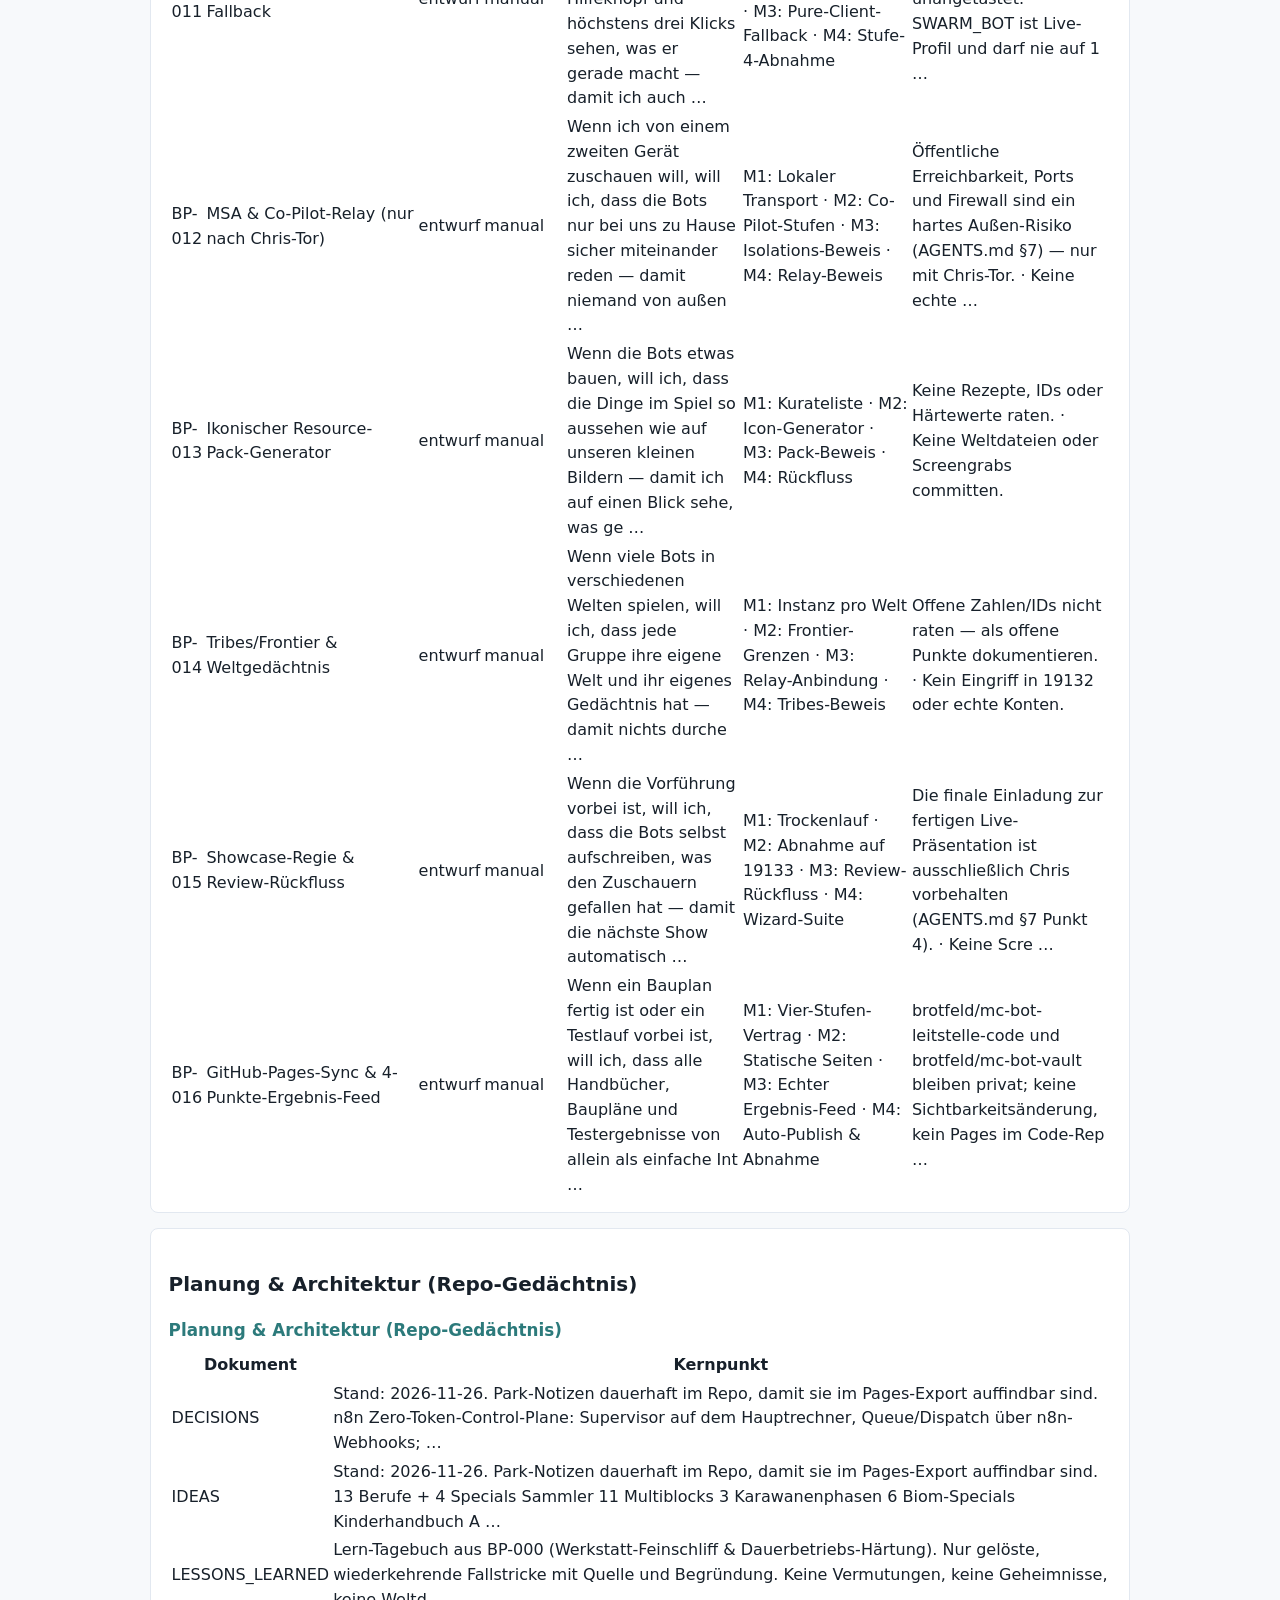
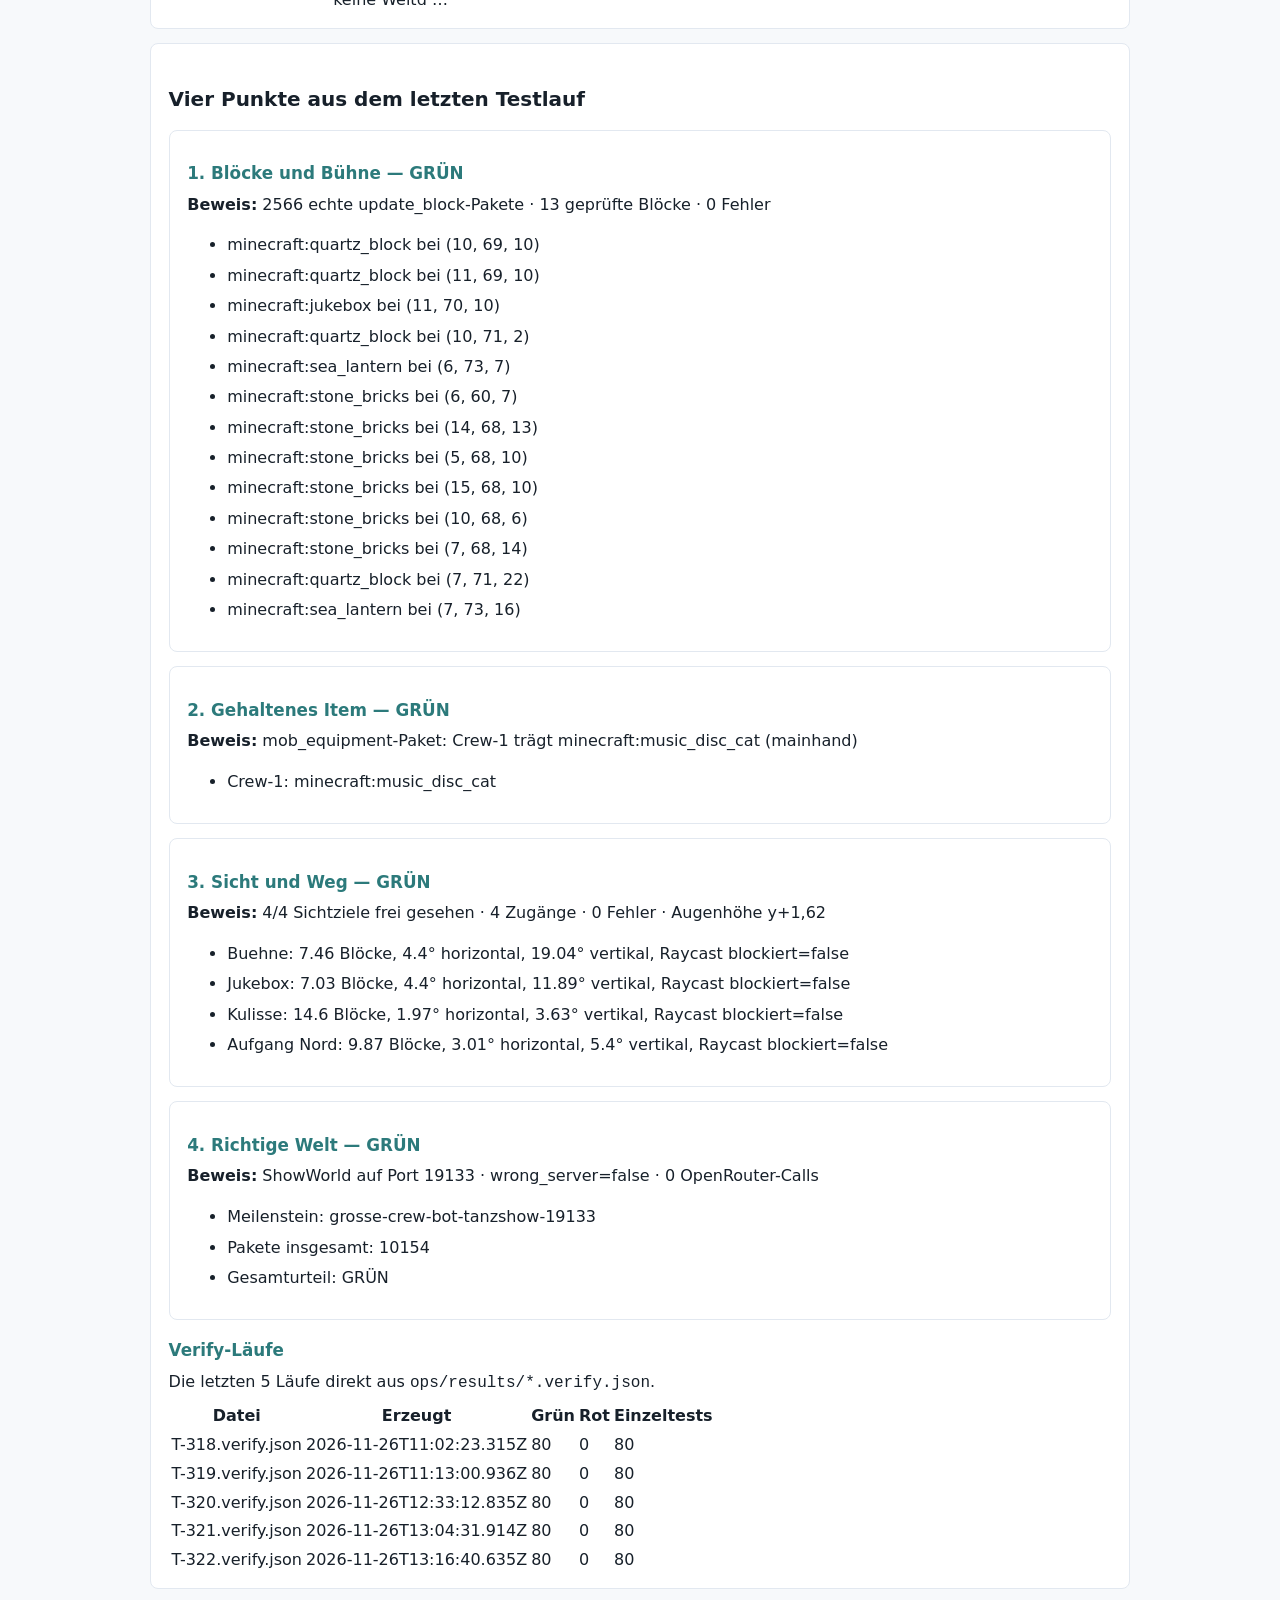
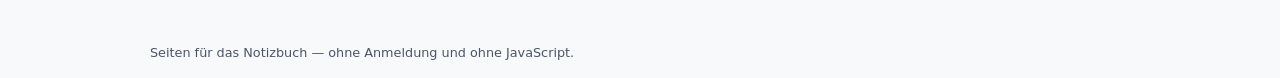
==== commit f5088a26: "chore: Pages-Zielrepo auf exakt sechs geprüfte Dateien zurückbauen" ====
--- a/index.html
+++ b/index.html
@@ -26,7 +26,7 @@
 <body>
   <header>
     <h1>Wissen auf einen Blick</h1>
-    <p class="meta">VoxelCrew — Wissen auf einen Blick · Stand: 2026-11-26 · lokal</p>
+    <p class="meta">VoxelCrew — Wissen auf einen Blick · Stand: 2026-11-26 · fcc716d323d452f50ecee6f8f242379b6fc33f49</p>
     <p class="meta">Aus geprüften Quellen erzeugt · [SSOT-FAKTEN] · spiegel · Negativliste: 0 Treffer</p>
   </header>
   <main>
@@ -34,9 +34,9 @@
   <section id="stand-block">
     <h2>Stand und Commit</h2>
     <h3>Dieser Veröffentlichungsstand</h3>
-    <p>Datum 2026-11-26 · Commit lokal · erzeugt 2026-11-26T13:17:04.002Z · SSOT-Stand 2026-11-24 · 17 Baupläne · 8 Handbuchkapitel · Prüfstatus: GRÜN — 4/4 Observer-Punkte · 80/80 Einzeltests (T-322.verify.json) · Redaction gruen · 0 Negativliste-Treffer · Quellmodus spiegel · brotfeld/mc-bot-leitstelle bleibt privat.</p>
+    <p>Datum 2026-11-26 · Commit fcc716d323d452f50ecee6f8f242379b6fc33f49 · erzeugt 2026-11-26T13:19:46.096Z · SSOT-Stand 2026-11-24 · 17 Baupläne · 8 Handbuchkapitel · Prüfstatus: GRÜN — 4/4 Observer-Punkte · 80/80 Einzeltests (T-322.verify.json) · Redaction gruen · 0 Negativliste-Treffer · Quellmodus spiegel · brotfeld/mc-bot-leitstelle bleibt privat.</p>
     <h3>Maschinenlesbarer Kern</h3>
-    <pre><code>{&quot;schema&quot;:&quot;voxelcrew-notebook-index.v1&quot;,&quot;datum&quot;:&quot;2026-11-26&quot;,&quot;generatedAt&quot;:&quot;2026-11-26T13:17:04.002Z&quot;,&quot;commitSha&quot;:&quot;lokal&quot;,&quot;ssotStand&quot;:&quot;2026-11-24&quot;,&quot;server&quot;:[{&quot;name&quot;:&quot;VoxelCrew:Oberwelt&quot;,&quot;port&quot;:19132,&quot;rolle&quot;:&quot;live&quot;,&quot;transport&quot;:&quot;nethernet&quot;},{&quot;name&quot;:&quot;VoxelCrew:Nether&quot;,&quot;port&quot;:19133,&quot;rolle&quot;:&quot;showcase&quot;,&quot;transport&quot;:&quot;nethernet&quot;},{&quot;name&quot;:&quot;VoxelCrew:Ende&quot;,&quot;port&quot;:19134,&quot;rolle&quot;:&quot;e2e&quot;,&quot;transport&quot;:&quot;nethernet&quot;}],&quot;worker&quot;:[&quot;kilo1&quot;,&quot;kilo2&quot;,&quot;kilo3&quot;,&quot;kilo4&quot;,&quot;kilo5&quot;],&quot;maschinen&quot;:[{&quot;key&quot;:&quot;hauptrechner&quot;,&quot;label&quot;:&quot;Hauptrechner&quot;},{&quot;key&quot;:&quot;feldbuch&quot;,&quot;label&quot;:&quot;FELDBOOK (Alt-Laptop)&quot;,&quot;status&quot;:&quot;offline_migration_pending&quot;},{&quot;key&quot;:&quot;STEVE&quot;,&quot;label&quot;:&quot;STEVE&quot;},{&quot;key&quot;:&quot;ALEX&quot;,&quot;label&quot;:&quot;ALEX&quot;},{&quot;key&quot;:&quot;NOOR&quot;,&quot;label&quot;:&quot;NOOR&quot;},{&quot;key&quot;:&quot;MAKENA&quot;,&quot;label&quot;:&quot;MAKENA&quot;}],&quot;blueprints&quot;:[&quot;BP-000&quot;,&quot;BP-001&quot;,&quot;BP-002&quot;,&quot;BP-003&quot;,&quot;BP-004&quot;,&quot;BP-005&quot;,&quot;BP-006&quot;,&quot;BP-007&quot;,&quot;BP-008&quot;,&quot;BP-009&quot;,&quot;BP-010&quot;,&quot;BP-011&quot;,&quot;BP-012&quot;,&quot;BP-013&quot;,&quot;BP-014&quot;,&quot;BP-015&quot;,&quot;BP-016&quot;],&quot;capabilitiesVerifiziert&quot;:88,&quot;observerPunkte&quot;:[{&quot;nr&quot;:1,&quot;titel&quot;:&quot;Blöcke und Bühne&quot;,&quot;ok&quot;:true},{&quot;nr&quot;:2,&quot;titel&quot;:&quot;Gehaltenes Item&quot;,&quot;ok&quot;:true},{&quot;nr&quot;:3,&quot;titel&quot;:&quot;Sicht und Weg&quot;,&quot;ok&quot;:true},{&quot;nr&quot;:4,&quot;titel&quot;:&quot;Richtige Welt&quot;,&quot;ok&quot;:true}],&quot;pagesUrl&quot;:&quot;https://github.io&quot;}</code></pre>
+    <pre><code>{&quot;schema&quot;:&quot;voxelcrew-notebook-index.v1&quot;,&quot;datum&quot;:&quot;2026-11-26&quot;,&quot;generatedAt&quot;:&quot;2026-11-26T13:19:46.096Z&quot;,&quot;commitSha&quot;:&quot;fcc716d323d452f50ecee6f8f242379b6fc33f49&quot;,&quot;ssotStand&quot;:&quot;2026-11-24&quot;,&quot;server&quot;:[{&quot;name&quot;:&quot;VoxelCrew:Oberwelt&quot;,&quot;port&quot;:19132,&quot;rolle&quot;:&quot;live&quot;,&quot;transport&quot;:&quot;nethernet&quot;},{&quot;name&quot;:&quot;VoxelCrew:Nether&quot;,&quot;port&quot;:19133,&quot;rolle&quot;:&quot;showcase&quot;,&quot;transport&quot;:&quot;nethernet&quot;},{&quot;name&quot;:&quot;VoxelCrew:Ende&quot;,&quot;port&quot;:19134,&quot;rolle&quot;:&quot;e2e&quot;,&quot;transport&quot;:&quot;nethernet&quot;}],&quot;worker&quot;:[&quot;kilo1&quot;,&quot;kilo2&quot;,&quot;kilo3&quot;,&quot;kilo4&quot;,&quot;kilo5&quot;],&quot;maschinen&quot;:[{&quot;key&quot;:&quot;hauptrechner&quot;,&quot;label&quot;:&quot;Hauptrechner&quot;},{&quot;key&quot;:&quot;feldbuch&quot;,&quot;label&quot;:&quot;FELDBOOK (Alt-Laptop)&quot;,&quot;status&quot;:&quot;offline_migration_pending&quot;},{&quot;key&quot;:&quot;STEVE&quot;,&quot;label&quot;:&quot;STEVE&quot;},{&quot;key&quot;:&quot;ALEX&quot;,&quot;label&quot;:&quot;ALEX&quot;},{&quot;key&quot;:&quot;NOOR&quot;,&quot;label&quot;:&quot;NOOR&quot;},{&quot;key&quot;:&quot;MAKENA&quot;,&quot;label&quot;:&quot;MAKENA&quot;}],&quot;blueprints&quot;:[&quot;BP-000&quot;,&quot;BP-001&quot;,&quot;BP-002&quot;,&quot;BP-003&quot;,&quot;BP-004&quot;,&quot;BP-005&quot;,&quot;BP-006&quot;,&quot;BP-007&quot;,&quot;BP-008&quot;,&quot;BP-009&quot;,&quot;BP-010&quot;,&quot;BP-011&quot;,&quot;BP-012&quot;,&quot;BP-013&quot;,&quot;BP-014&quot;,&quot;BP-015&quot;,&quot;BP-016&quot;],&quot;capabilitiesVerifiziert&quot;:88,&quot;observerPunkte&quot;:[{&quot;nr&quot;:1,&quot;titel&quot;:&quot;Blöcke und Bühne&quot;,&quot;ok&quot;:true},{&quot;nr&quot;:2,&quot;titel&quot;:&quot;Gehaltenes Item&quot;,&quot;ok&quot;:true},{&quot;nr&quot;:3,&quot;titel&quot;:&quot;Sicht und Weg&quot;,&quot;ok&quot;:true},{&quot;nr&quot;:4,&quot;titel&quot;:&quot;Richtige Welt&quot;,&quot;ok&quot;:true}],&quot;pagesUrl&quot;:&quot;https://github.io&quot;}</code></pre>
     <div id="account-kurz"><h3>Account-Ampel (Kurzfassung)</h3>
   <p>Quelle <code>ops/results/accounts-real-report.json</code> · Modus real · 12 von 12 Accounts registriert · erzeugt 2026-11-26T13:08:57.643Z.</p>
   <p>Vier-Zustands-Vertrag aus echten Statuswerten: 4 gefüllt · 0 leer · 0 lädt · 8 handlungsbedarf. Vollständige 12-Account-Tabelle steht auf <code>live-telemetry.html</code>.</p></div>
@@ -59,15 +59,15 @@
     &quot;label&quot;: &quot;Hauptrechner&quot;,
     &quot;status&quot;: null,
     &quot;laufzeit&quot;: {
-      &quot;os&quot;: &quot;windows 10.0.19045 x64&quot;,
-      &quot;ramTotalGb&quot;: 23.9,
-      &quot;ramFreeGb&quot;: 7.5,
-      &quot;shellPreferred&quot;: &quot;bash&quot;,
-      &quot;shellOperator&quot;: &quot;&amp;&amp;&quot;,
-      &quot;shellNote&quot;: &quot;bash (Git Bash/WSL) — nativer POSIX, &amp;&amp;, curl, UTF-8&quot;,
+      &quot;os&quot;: &quot;linux 7.0.0-1020-azure x64&quot;,
+      &quot;ramTotalGb&quot;: 7.7,
+      &quot;ramFreeGb&quot;: 6.6,
+      &quot;shellPreferred&quot;: &quot;pwsh&quot;,
+      &quot;shellOperator&quot;: &quot;;&quot;,
+      &quot;shellNote&quot;: &quot;PowerShell Core (pwsh) bevorzugt — POSIX-ähnlich, UTF-8, curl.exe&quot;,
       &quot;nodeVersion&quot;: &quot;v26.13.1&quot;,
-      &quot;gitVersion&quot;: &quot;2.41.0.windows.3&quot;,
-      &quot;generatedAt&quot;: &quot;2026-11-26T13:17:04.588Z&quot;
+      &quot;gitVersion&quot;: &quot;2.56.1&quot;,
+      &quot;generatedAt&quot;: &quot;2026-11-26T13:19:46.793Z&quot;
     },
     &quot;quelle&quot;: &quot;laufzeit&quot;
   },
@@ -102,7 +102,7 @@
     &quot;quelle&quot;: &quot;fehlt&quot;
   }
 }</code></pre>
-  <table><thead><tr><th>Maschine</th><th>Label</th><th>OS</th><th>Shell-Regeln</th><th>Tool-Versionen</th><th>RAM</th><th>Status</th><th>Quelle</th></tr></thead><tbody><tr><td>hauptrechner</td><td>Hauptrechner</td><td>windows 10.0.19045 x64</td><td>bash</td><td>node v26.13.1, git 2.41.0.windows.3</td><td>23.9 GB</td><td>—</td><td>laufzeit</td></tr><tr><td>feldbuch</td><td>FELDBOOK (Alt-Laptop)</td><td>—</td><td>—</td><td>—</td><td>—</td><td>offline_migration_pending</td><td>fehlt</td></tr><tr><td>STEVE</td><td>STEVE</td><td>—</td><td>—</td><td>—</td><td>—</td><td>—</td><td>fehlt</td></tr><tr><td>ALEX</td><td>ALEX</td><td>—</td><td>—</td><td>—</td><td>—</td><td>—</td><td>fehlt</td></tr><tr><td>NOOR</td><td>NOOR</td><td>—</td><td>—</td><td>—</td><td>—</td><td>—</td><td>fehlt</td></tr><tr><td>MAKENA</td><td>MAKENA</td><td>—</td><td>—</td><td>—</td><td>—</td><td>—</td><td>fehlt</td></tr></tbody></table>
+  <table><thead><tr><th>Maschine</th><th>Label</th><th>OS</th><th>Shell-Regeln</th><th>Tool-Versionen</th><th>RAM</th><th>Status</th><th>Quelle</th></tr></thead><tbody><tr><td>hauptrechner</td><td>Hauptrechner</td><td>linux 7.0.0-1020-azure x64</td><td>pwsh</td><td>node v26.13.1, git 2.56.1</td><td>7.7 GB</td><td>—</td><td>laufzeit</td></tr><tr><td>feldbuch</td><td>FELDBOOK (Alt-Laptop)</td><td>—</td><td>—</td><td>—</td><td>—</td><td>offline_migration_pending</td><td>fehlt</td></tr><tr><td>STEVE</td><td>STEVE</td><td>—</td><td>—</td><td>—</td><td>—</td><td>—</td><td>fehlt</td></tr><tr><td>ALEX</td><td>ALEX</td><td>—</td><td>—</td><td>—</td><td>—</td><td>—</td><td>fehlt</td></tr><tr><td>NOOR</td><td>NOOR</td><td>—</td><td>—</td><td>—</td><td>—</td><td>—</td><td>fehlt</td></tr><tr><td>MAKENA</td><td>MAKENA</td><td>—</td><td>—</td><td>—</td><td>—</td><td>—</td><td>fehlt</td></tr></tbody></table>
   <p>FELDBOOK (Alt-Laptop), STEVE, ALEX, NOOR, MAKENA sind generische SSOT-Nodes ohne Laufzeitwerte — nichts wird erfunden, Quelle bleibt <code>fehlt</code>. Nur <code>hauptrechner</code> liefert echte Laufzeitwerte (Quelle <code>laufzeit</code>).</p>
   </section>
   <section id="wissen-block">
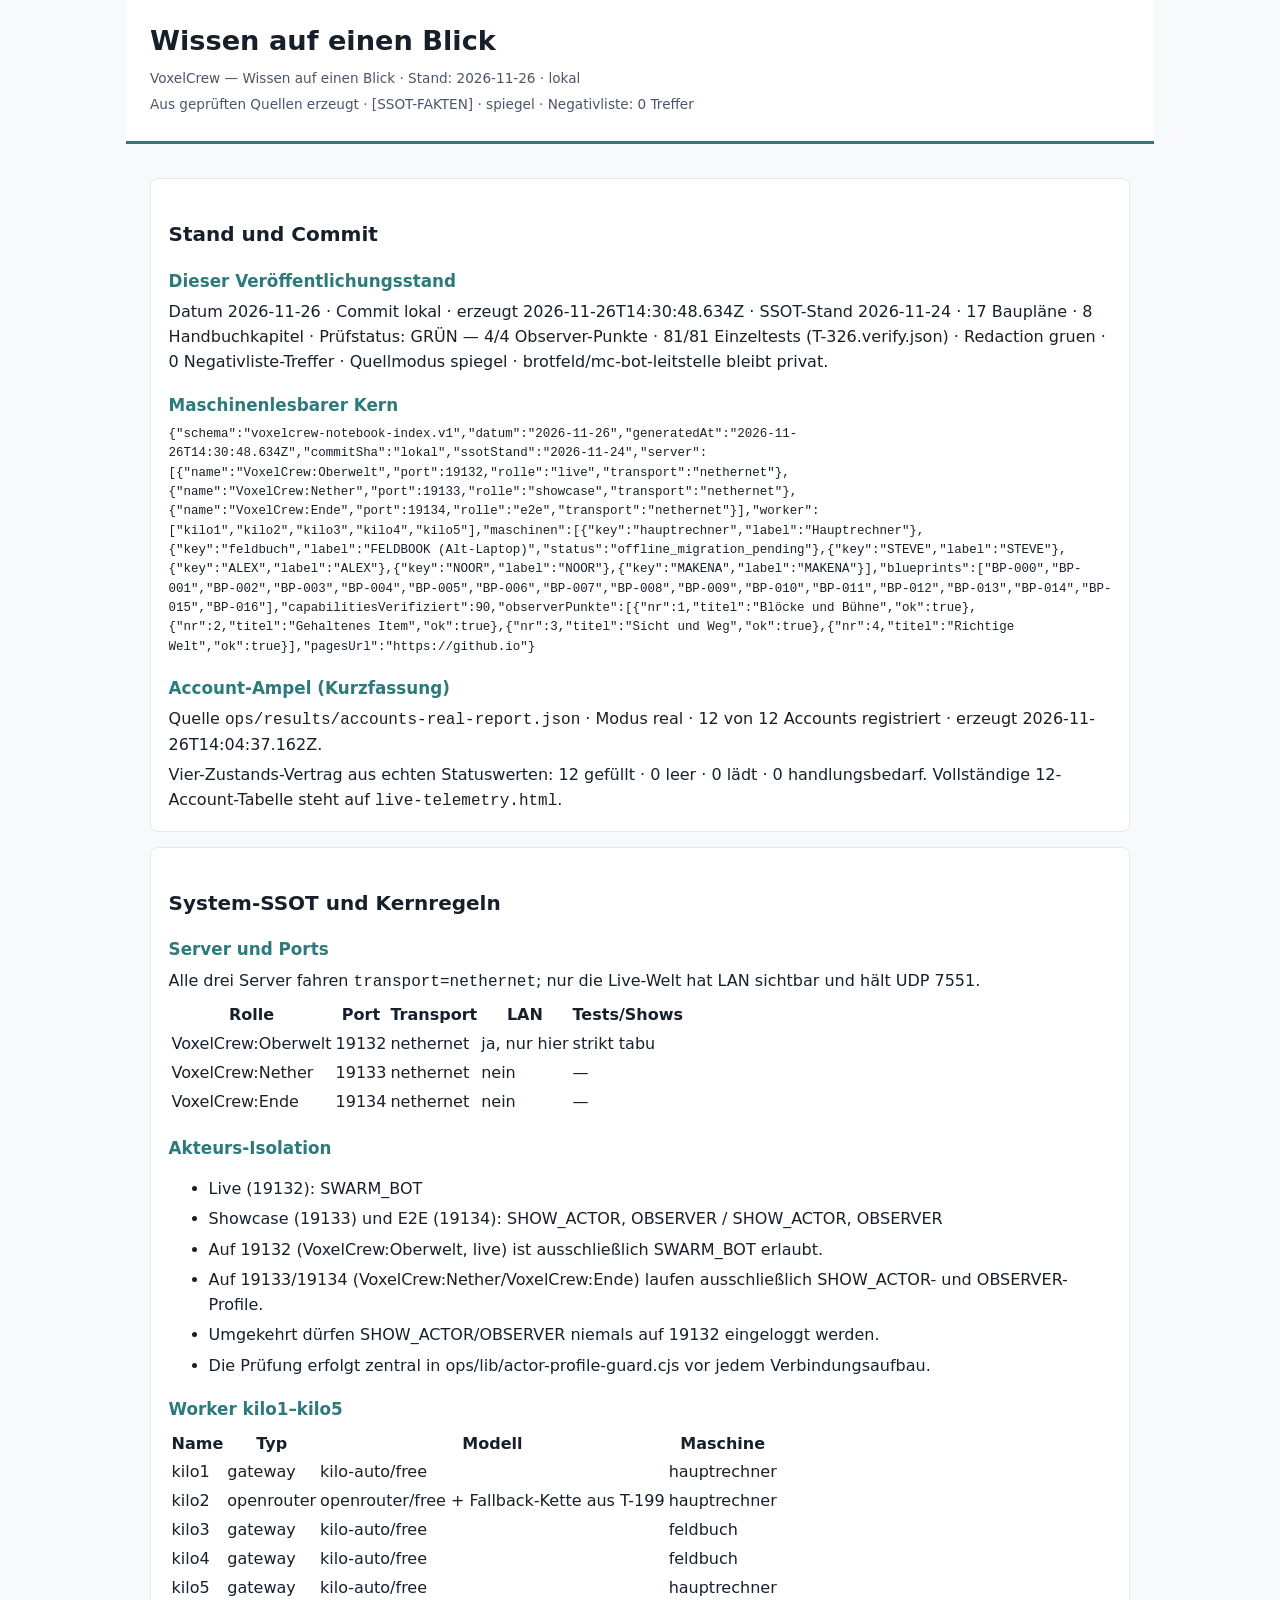
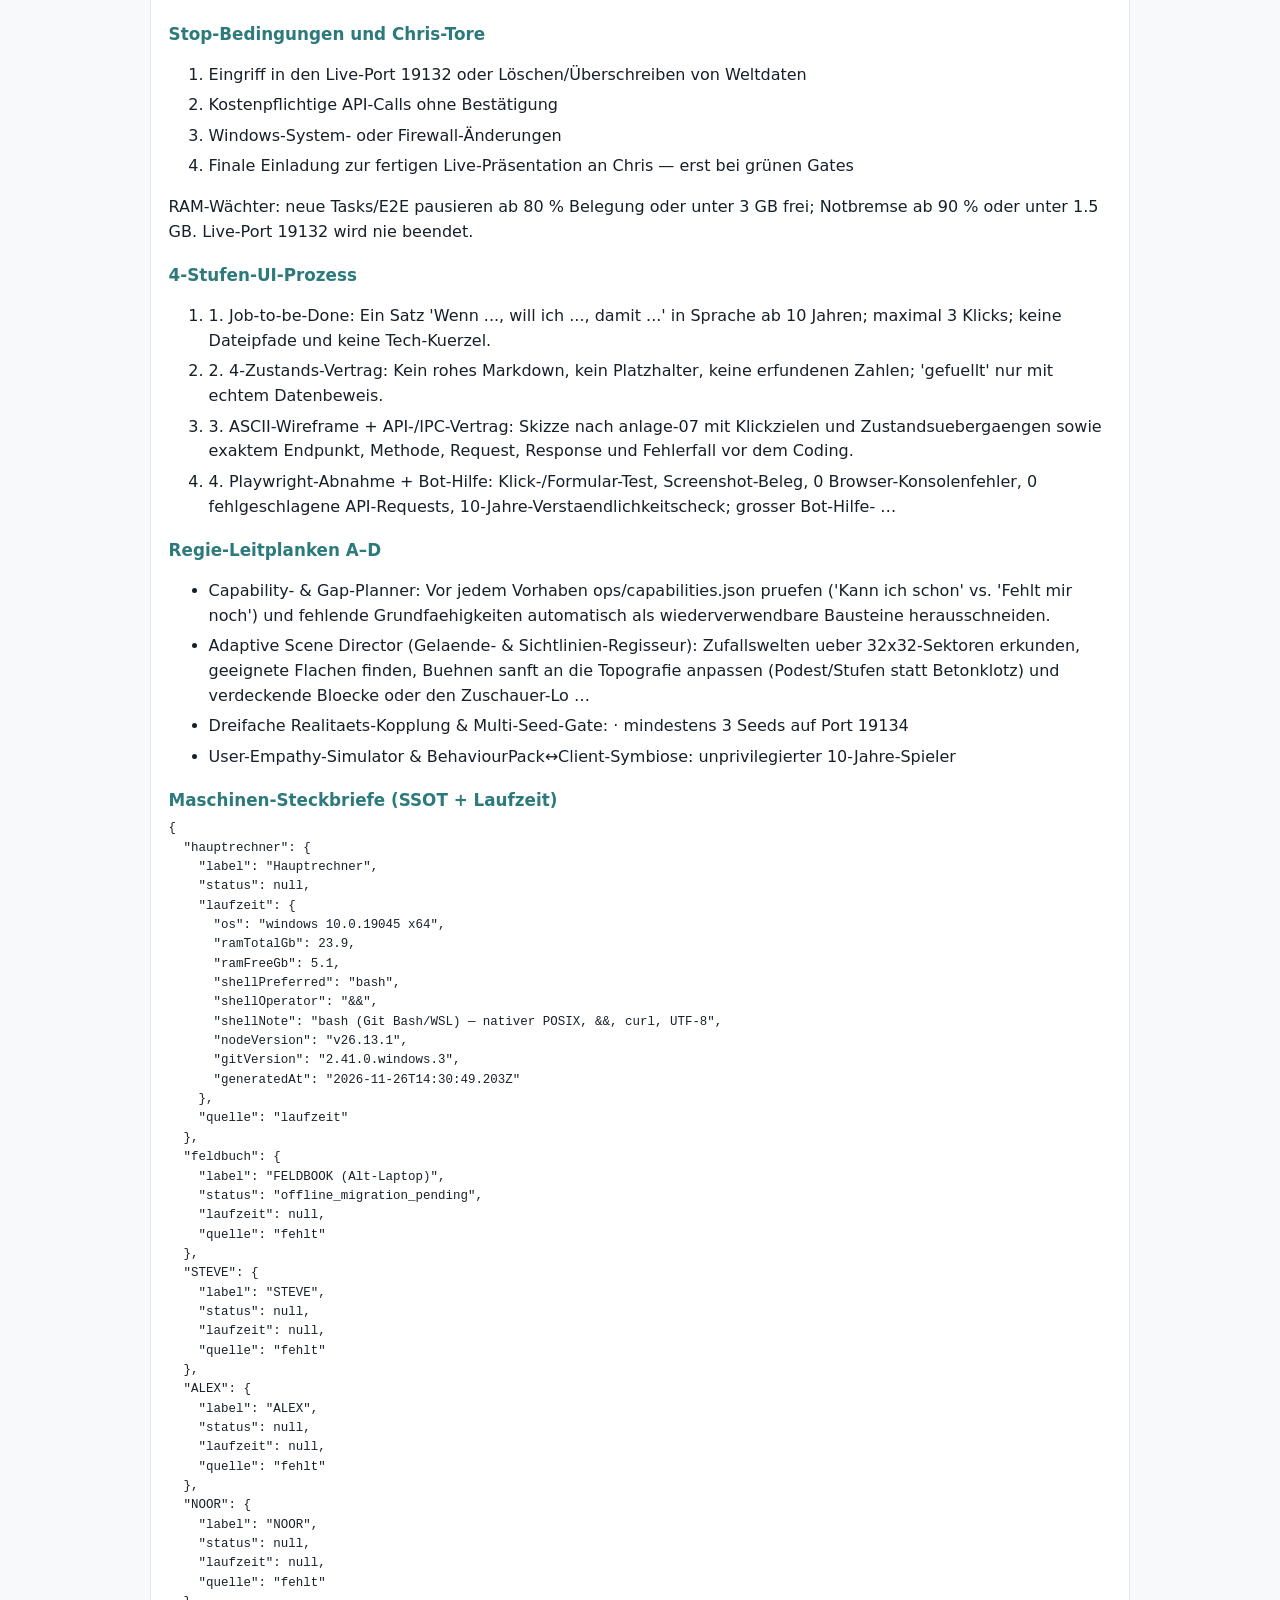
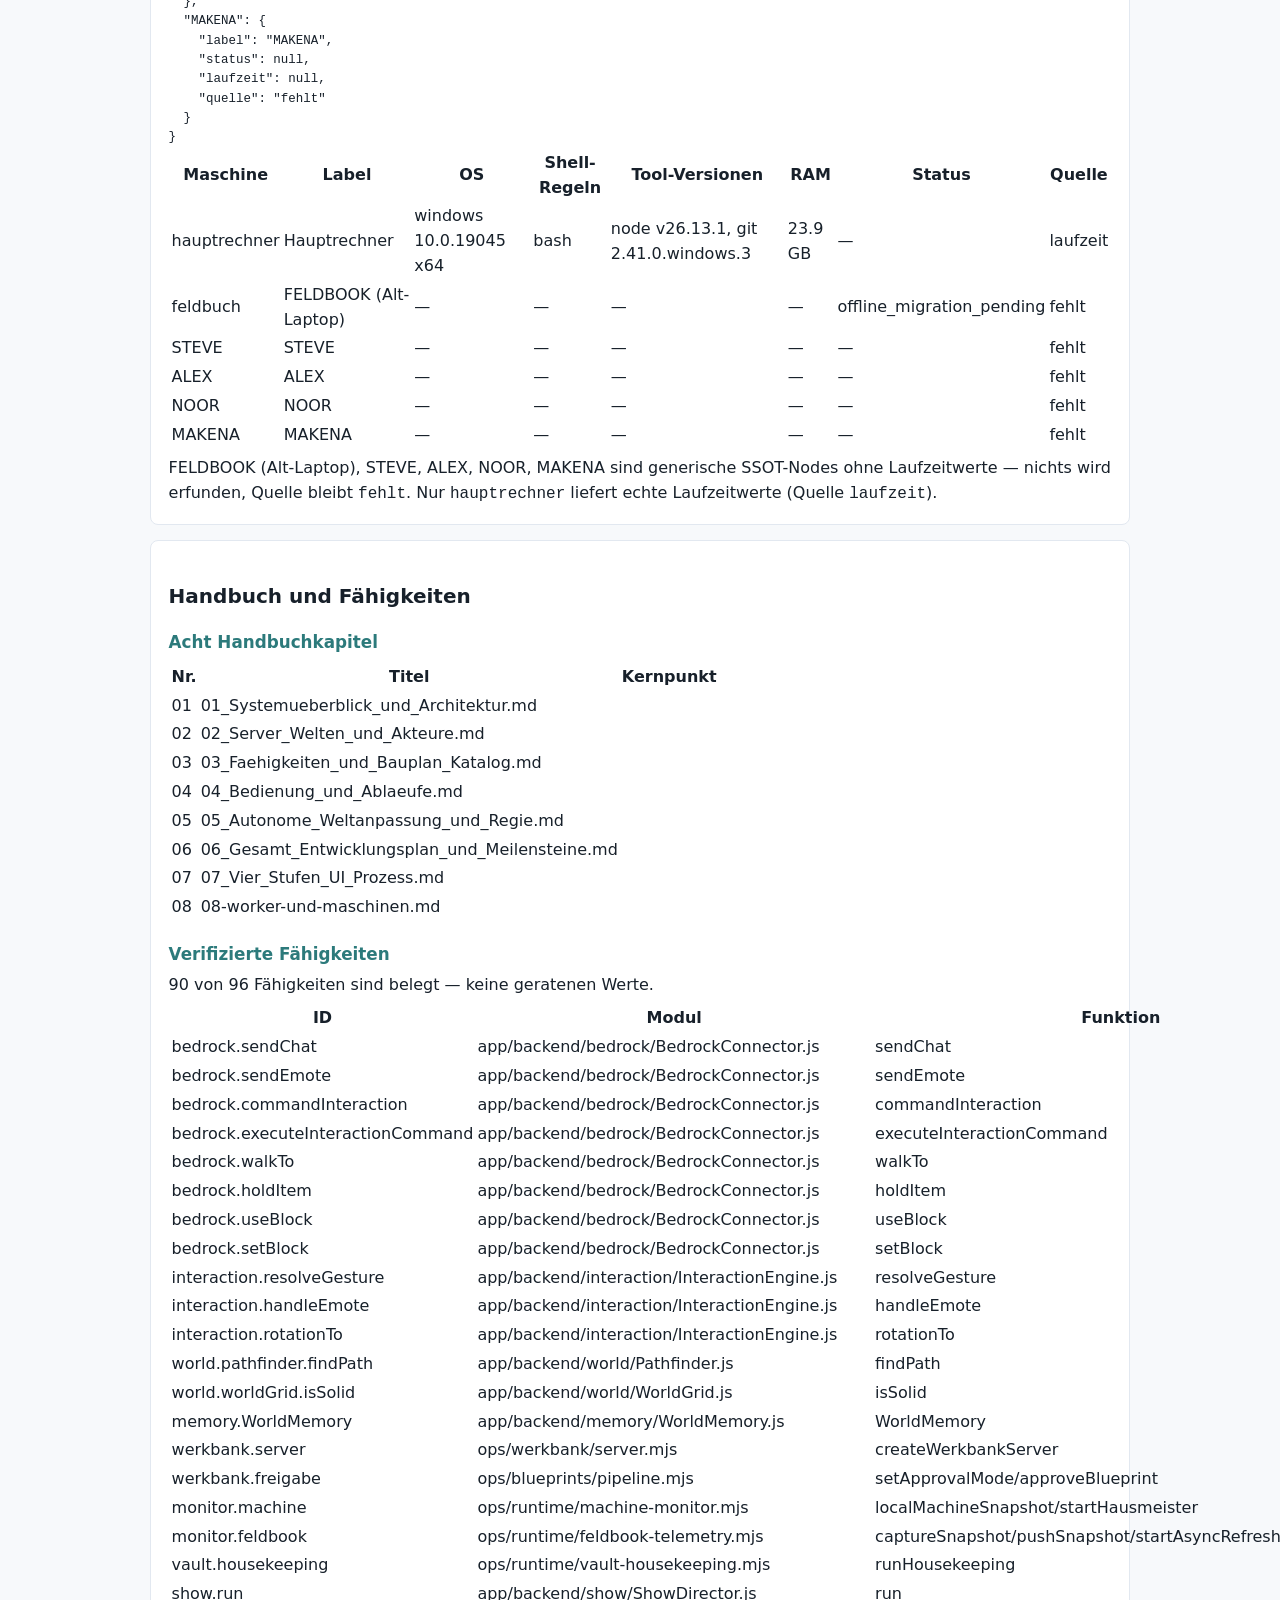
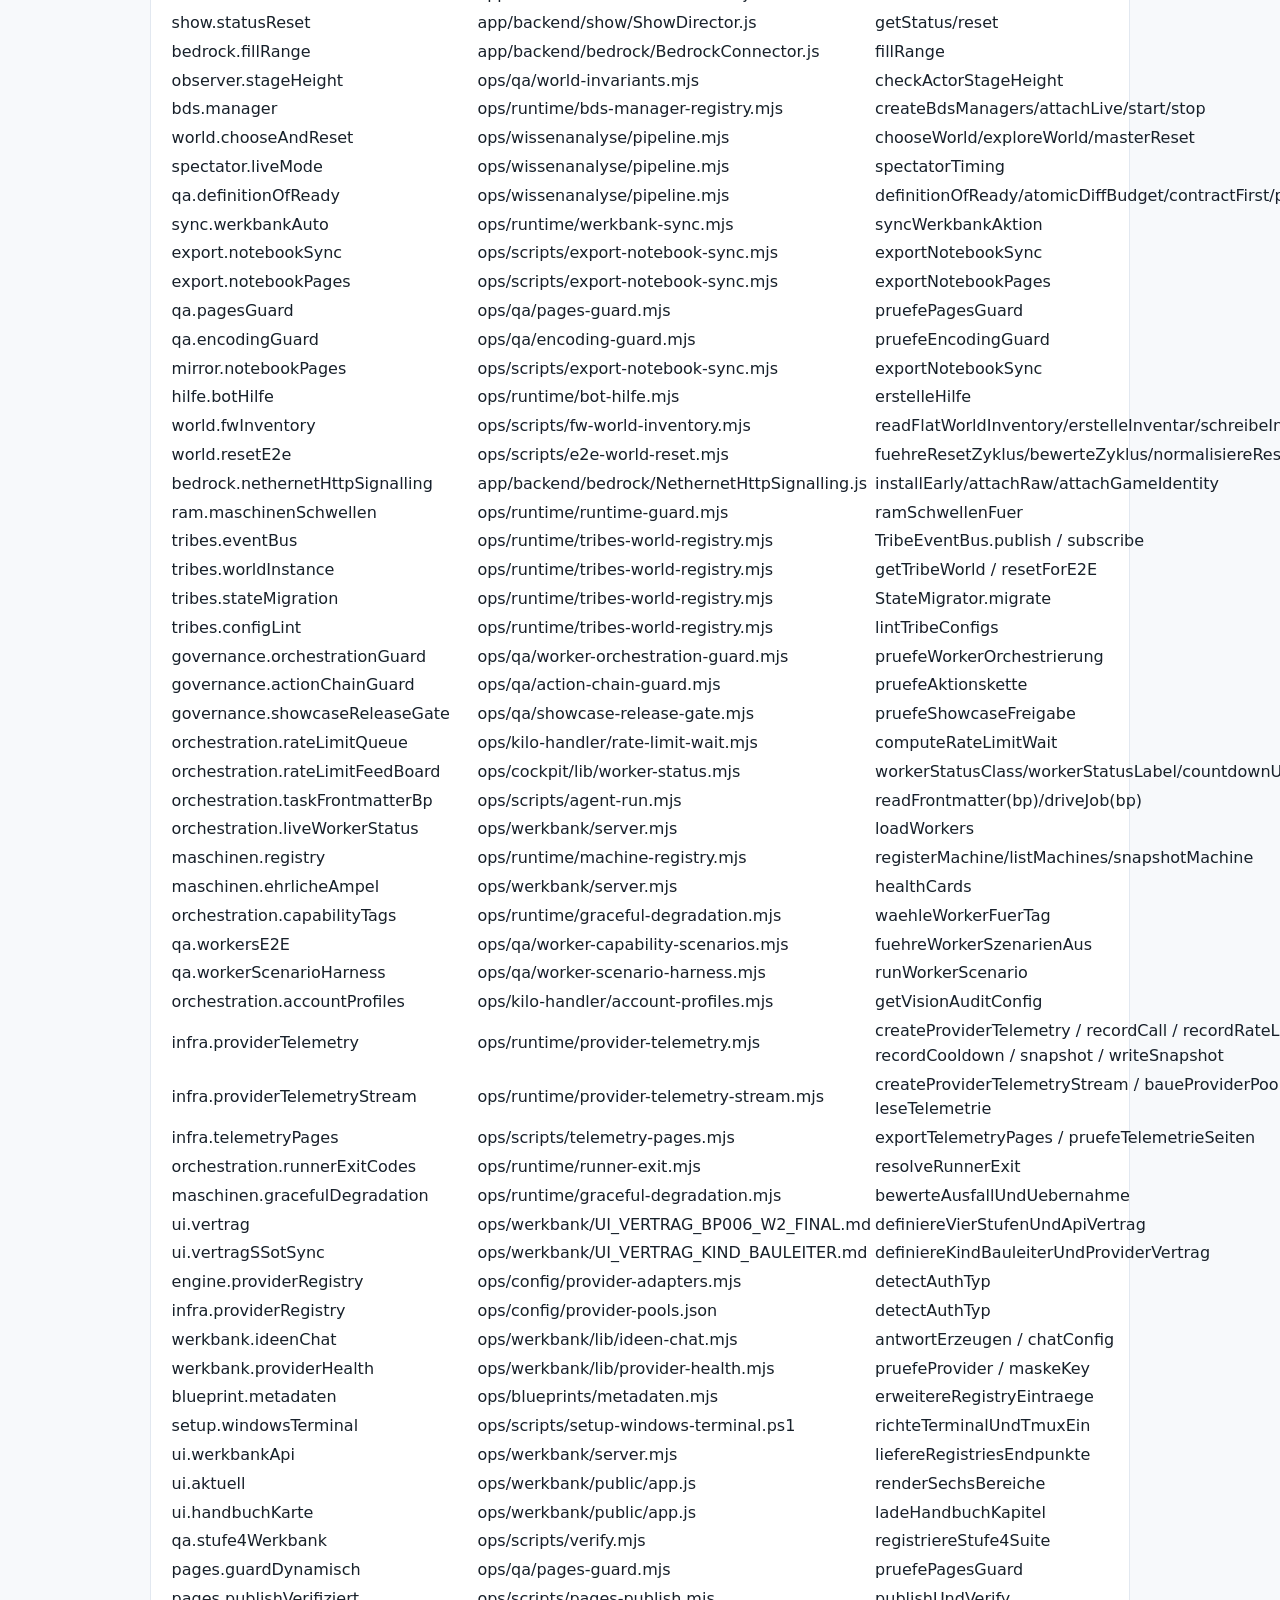
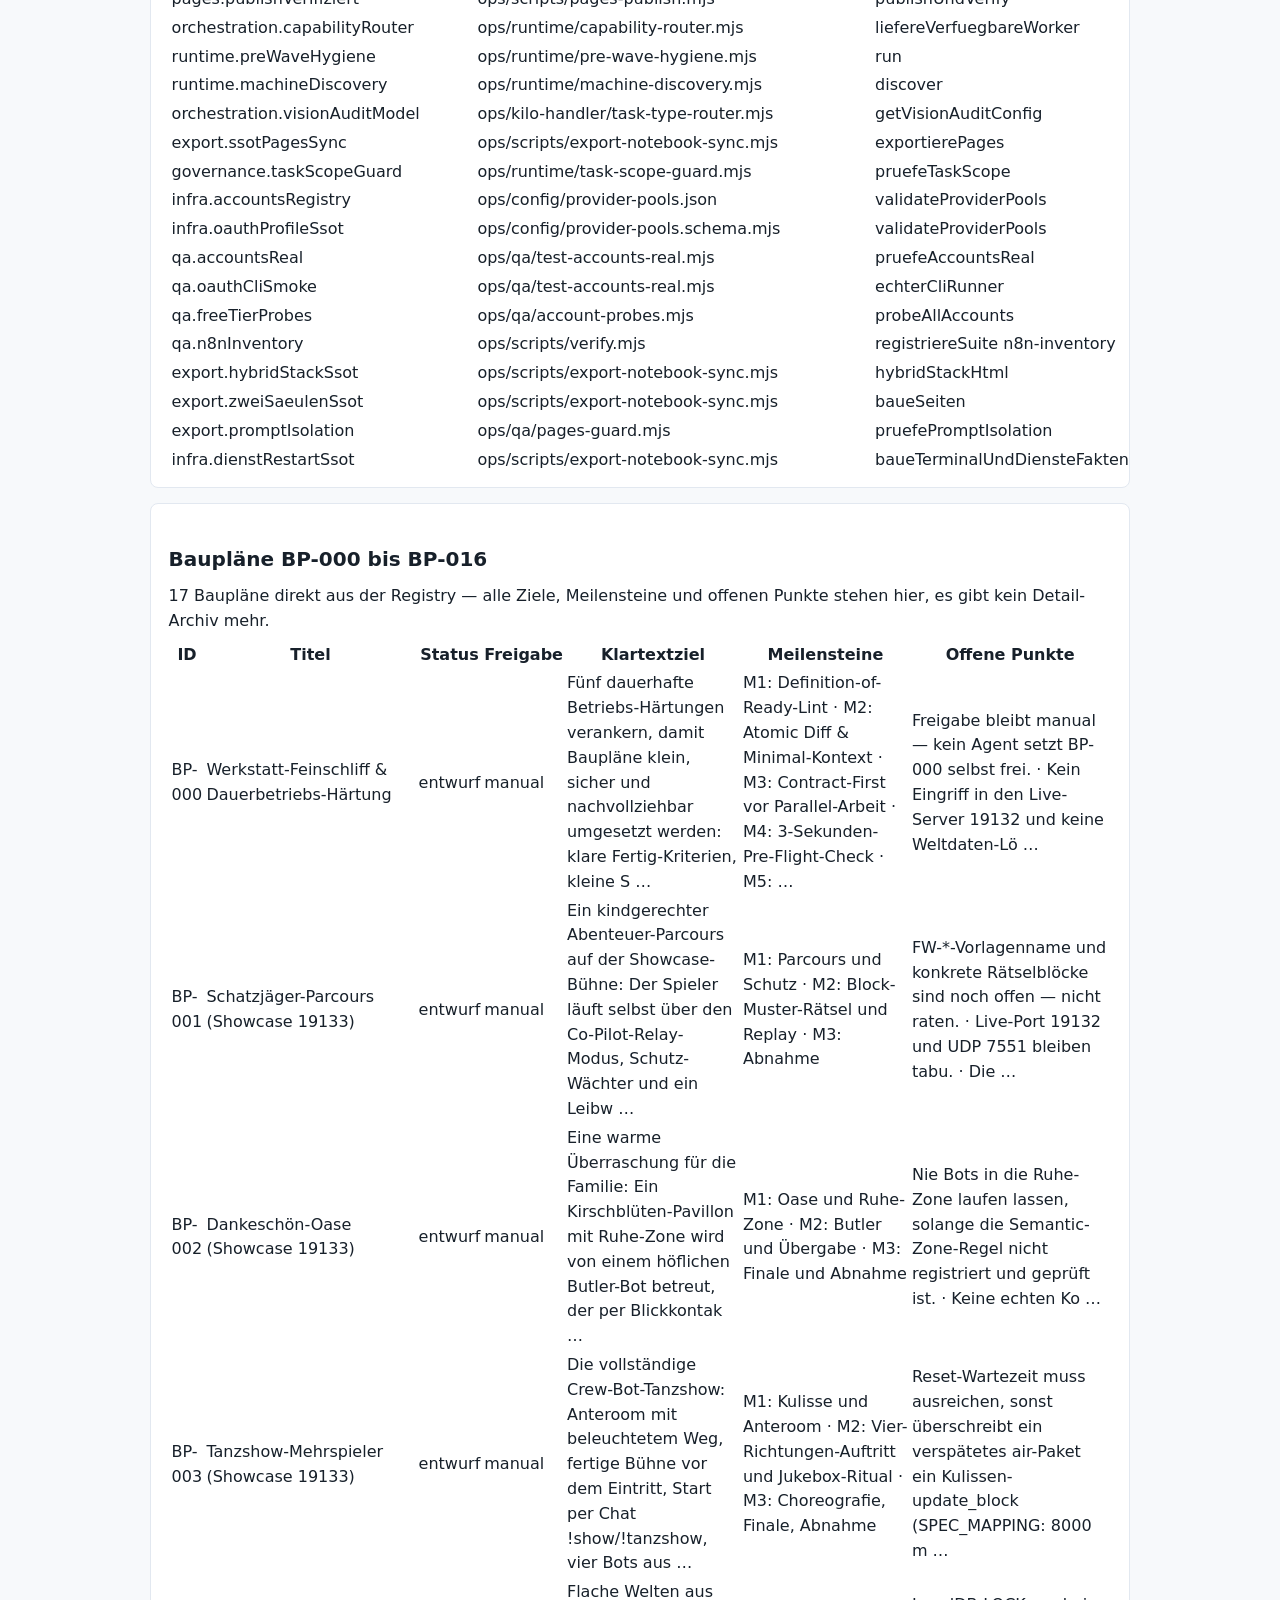
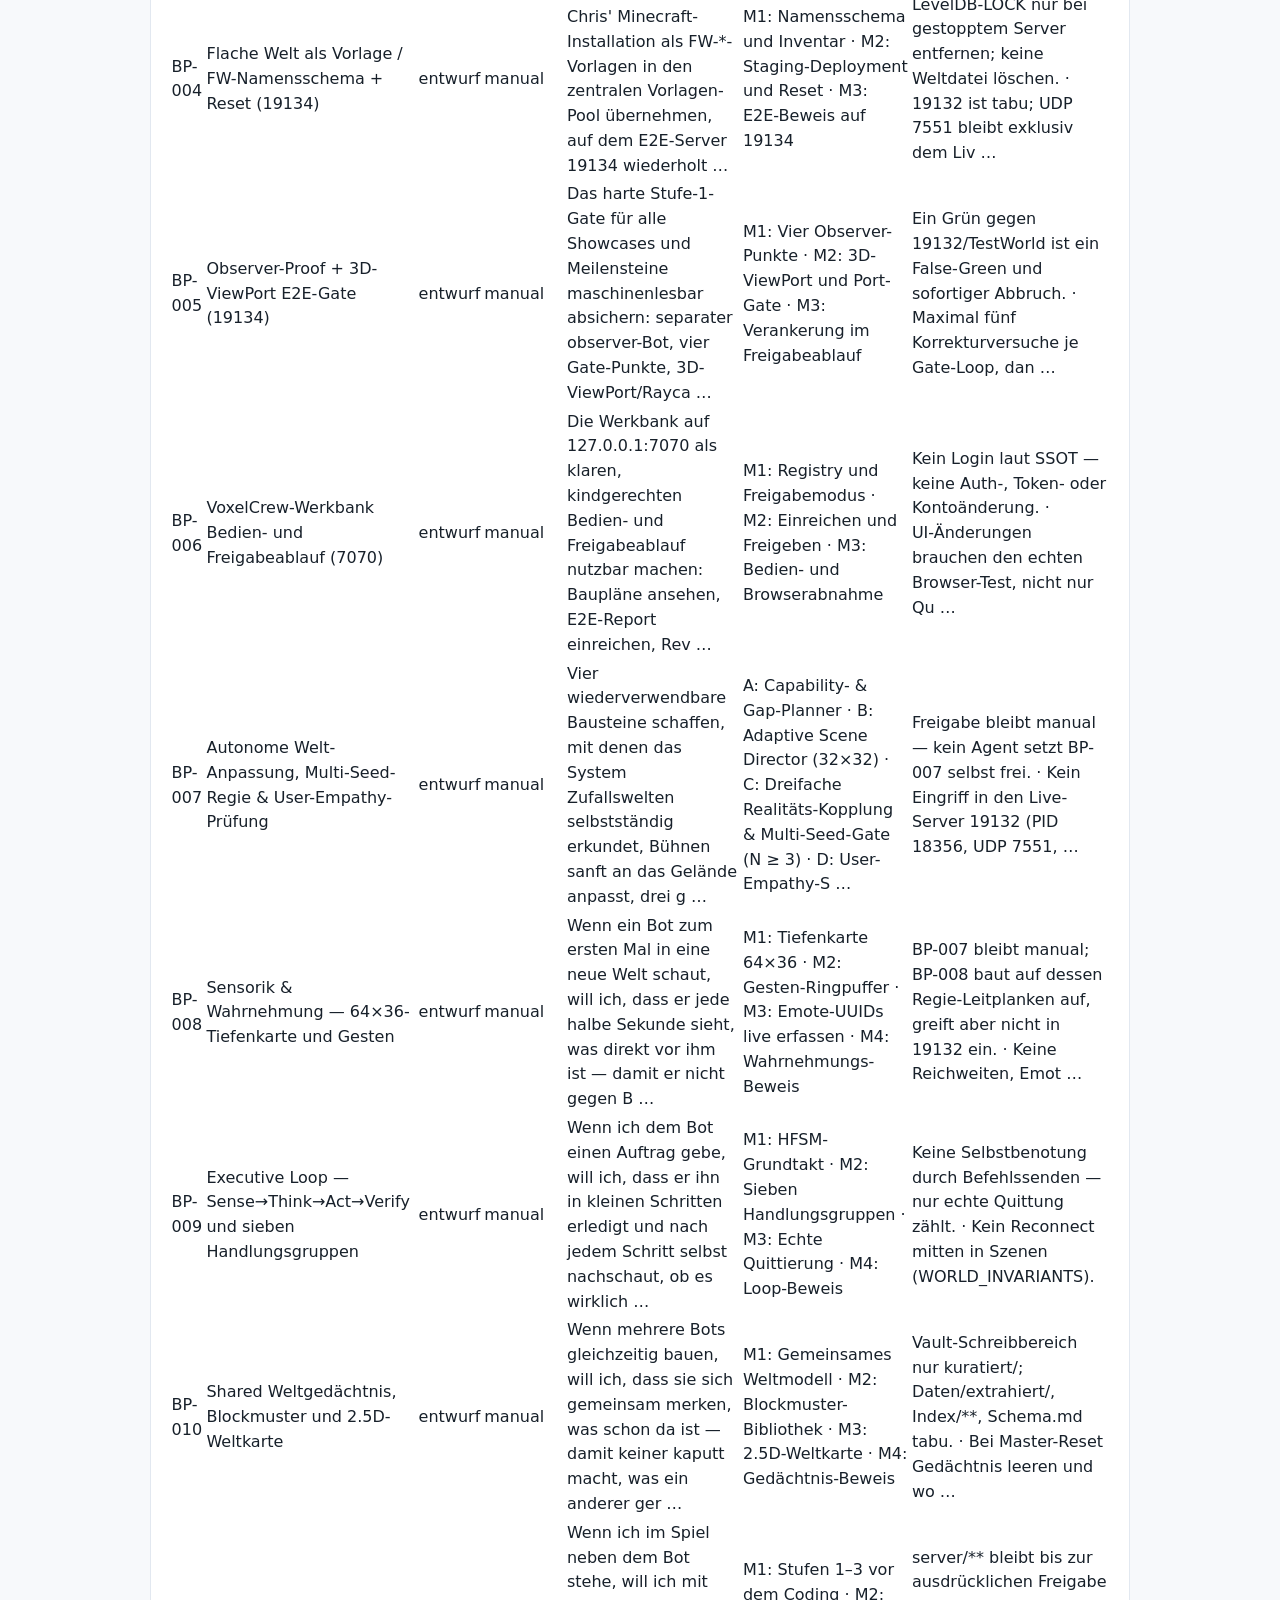
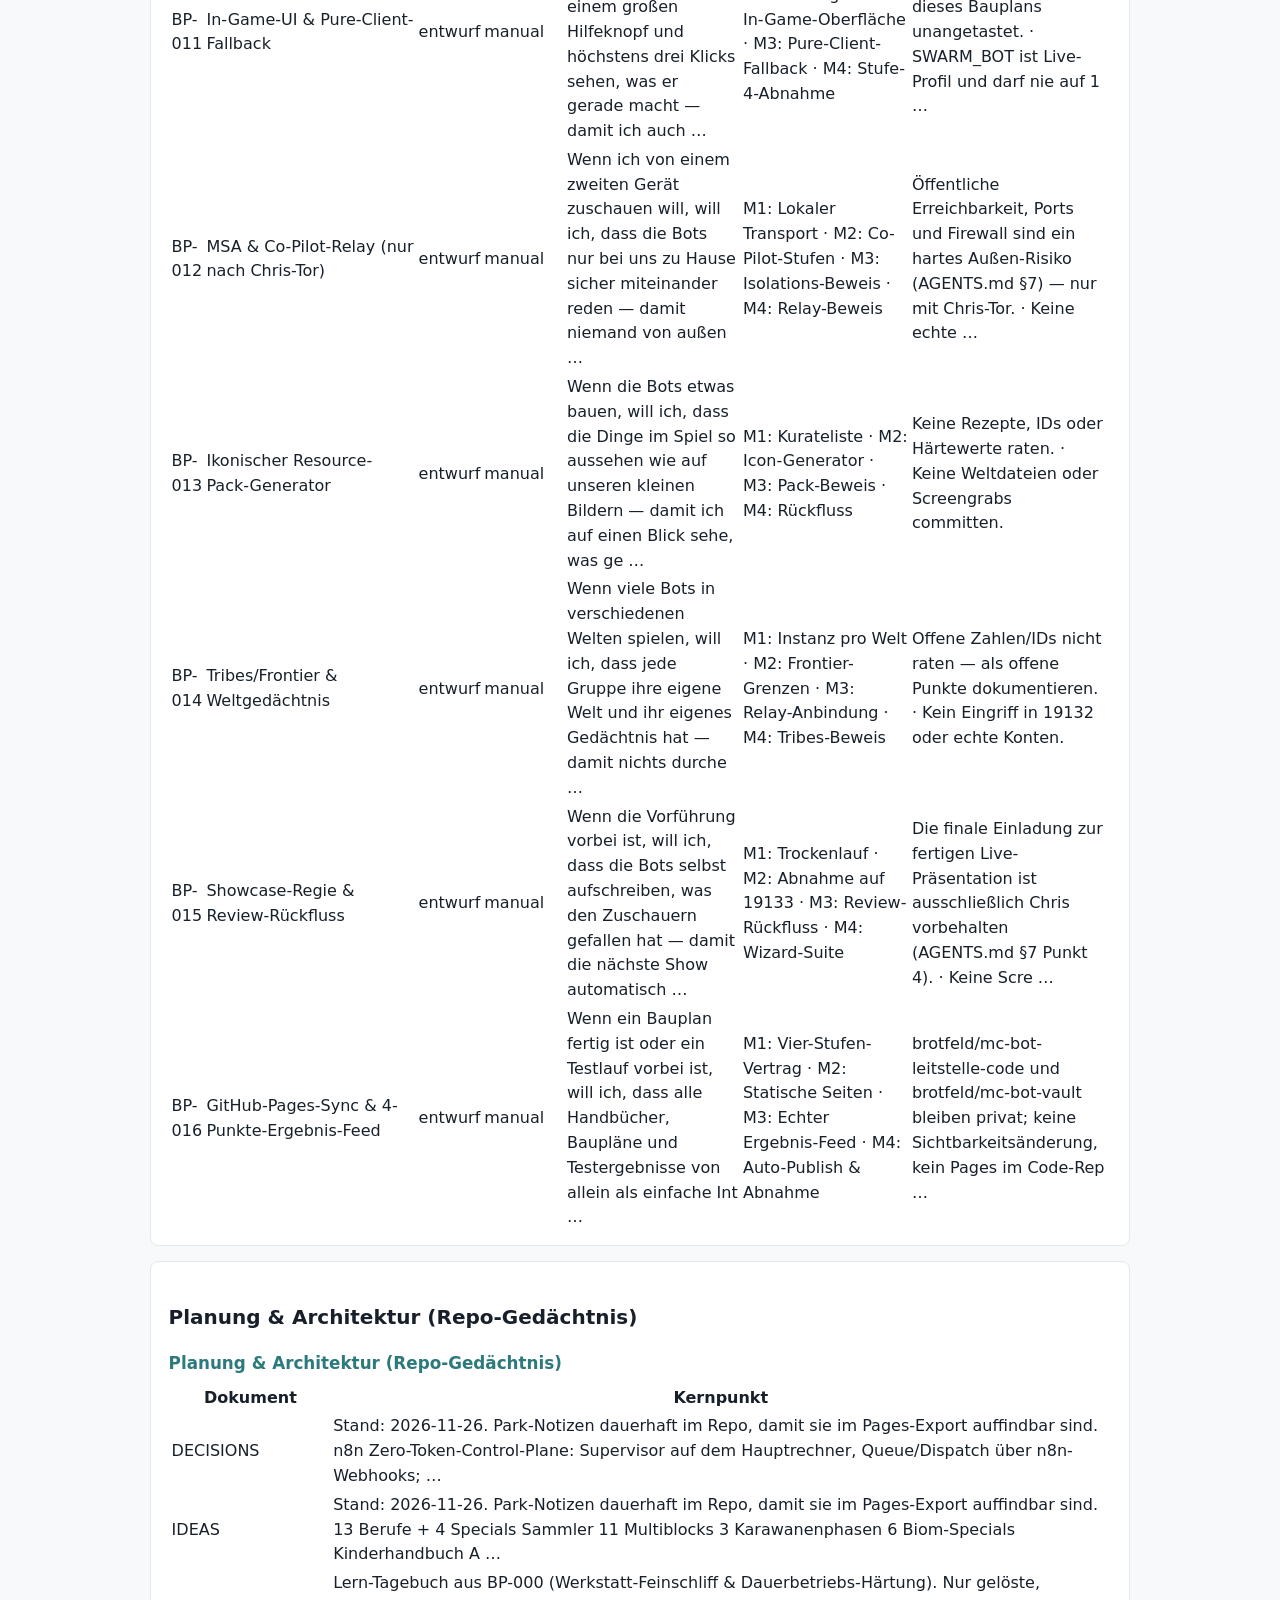
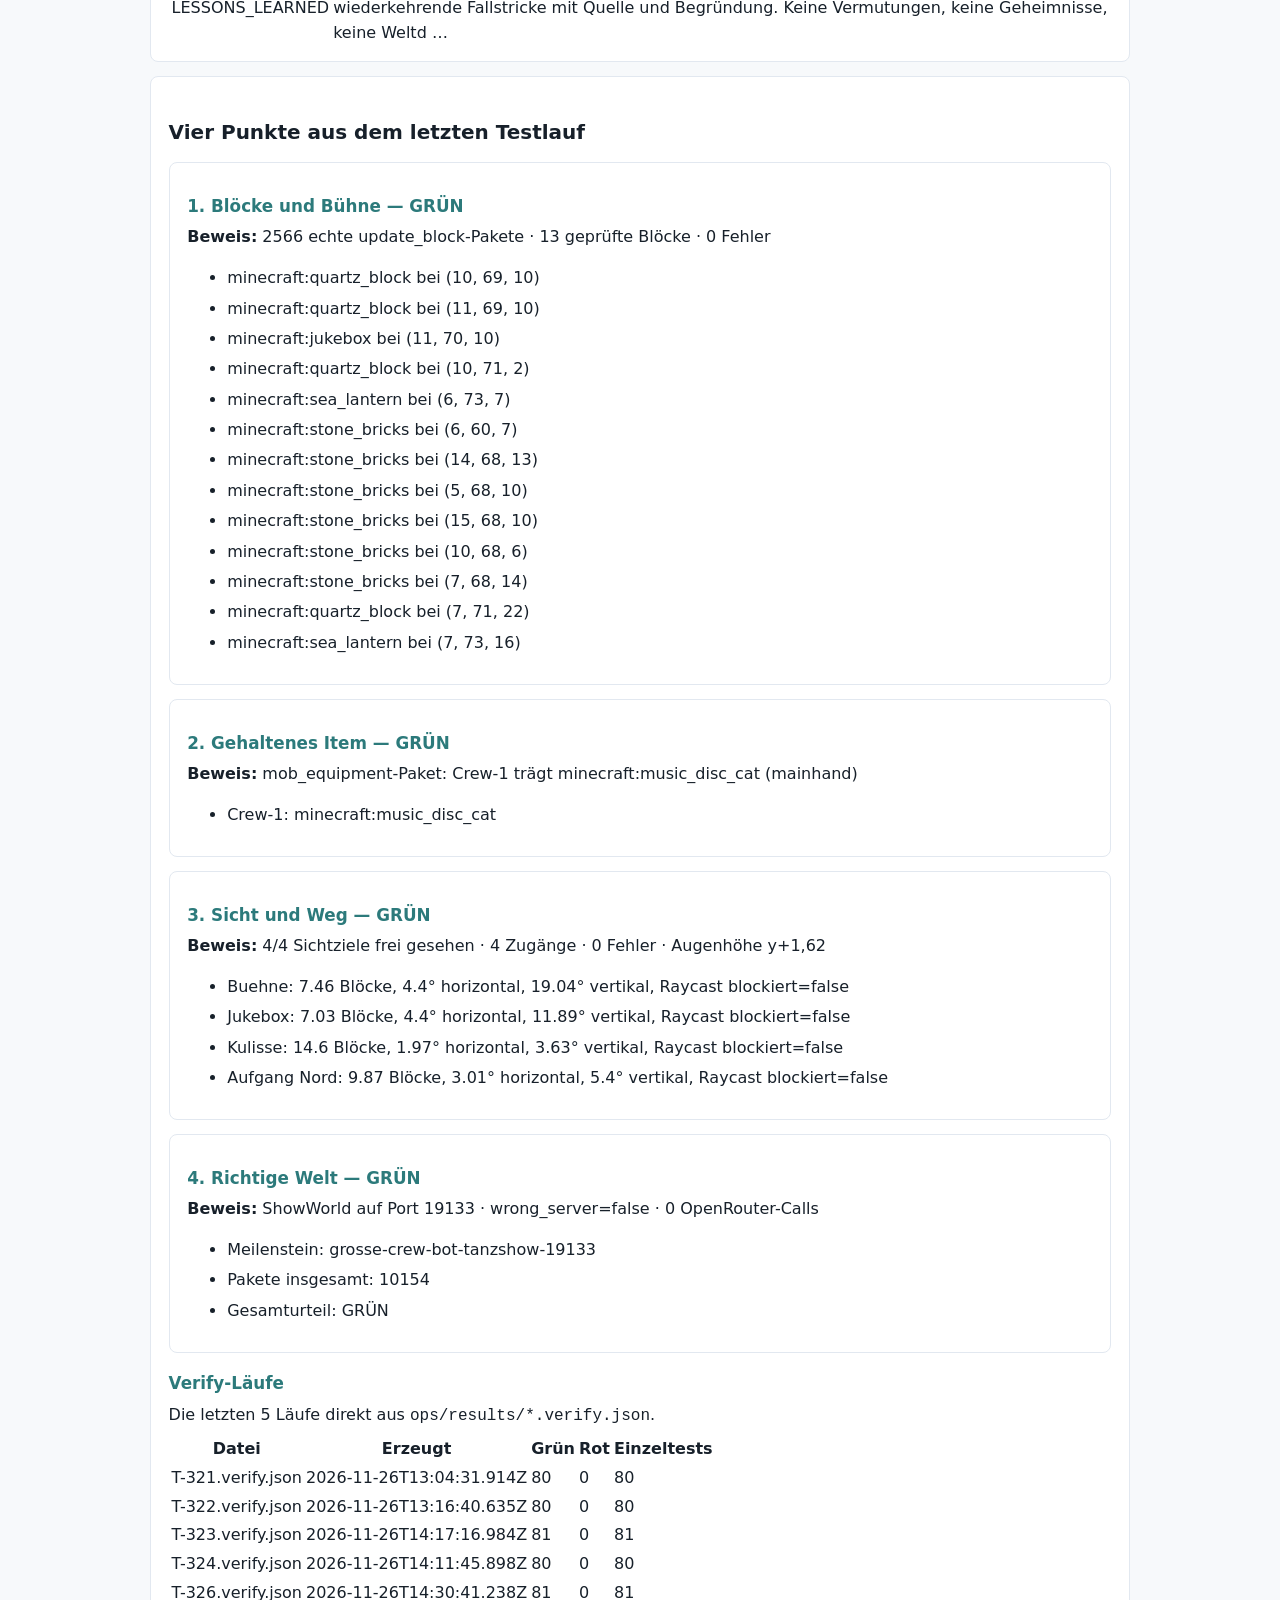
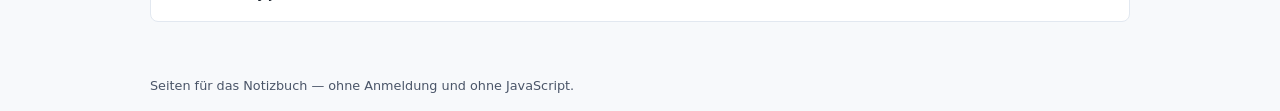
==== commit 9229b1cb: "chore: vier gepruefte Pages-Seiten und Stand veröffentlichen" ====
--- a/index.html
+++ b/index.html
@@ -26,7 +26,7 @@
 <body>
   <header>
     <h1>Wissen auf einen Blick</h1>
-    <p class="meta">VoxelCrew — Wissen auf einen Blick · Stand: 2026-11-26 · fcc716d323d452f50ecee6f8f242379b6fc33f49</p>
+    <p class="meta">VoxelCrew — Wissen auf einen Blick · Stand: 2026-11-26 · lokal</p>
     <p class="meta">Aus geprüften Quellen erzeugt · [SSOT-FAKTEN] · spiegel · Negativliste: 0 Treffer</p>
   </header>
   <main>
@@ -34,12 +34,12 @@
   <section id="stand-block">
     <h2>Stand und Commit</h2>
     <h3>Dieser Veröffentlichungsstand</h3>
-    <p>Datum 2026-11-26 · Commit fcc716d323d452f50ecee6f8f242379b6fc33f49 · erzeugt 2026-11-26T13:19:46.096Z · SSOT-Stand 2026-11-24 · 17 Baupläne · 8 Handbuchkapitel · Prüfstatus: GRÜN — 4/4 Observer-Punkte · 80/80 Einzeltests (T-322.verify.json) · Redaction gruen · 0 Negativliste-Treffer · Quellmodus spiegel · brotfeld/mc-bot-leitstelle bleibt privat.</p>
+    <p>Datum 2026-11-26 · Commit lokal · erzeugt 2026-11-26T14:30:48.634Z · SSOT-Stand 2026-11-24 · 17 Baupläne · 8 Handbuchkapitel · Prüfstatus: GRÜN — 4/4 Observer-Punkte · 81/81 Einzeltests (T-326.verify.json) · Redaction gruen · 0 Negativliste-Treffer · Quellmodus spiegel · brotfeld/mc-bot-leitstelle bleibt privat.</p>
     <h3>Maschinenlesbarer Kern</h3>
-    <pre><code>{&quot;schema&quot;:&quot;voxelcrew-notebook-index.v1&quot;,&quot;datum&quot;:&quot;2026-11-26&quot;,&quot;generatedAt&quot;:&quot;2026-11-26T13:19:46.096Z&quot;,&quot;commitSha&quot;:&quot;fcc716d323d452f50ecee6f8f242379b6fc33f49&quot;,&quot;ssotStand&quot;:&quot;2026-11-24&quot;,&quot;server&quot;:[{&quot;name&quot;:&quot;VoxelCrew:Oberwelt&quot;,&quot;port&quot;:19132,&quot;rolle&quot;:&quot;live&quot;,&quot;transport&quot;:&quot;nethernet&quot;},{&quot;name&quot;:&quot;VoxelCrew:Nether&quot;,&quot;port&quot;:19133,&quot;rolle&quot;:&quot;showcase&quot;,&quot;transport&quot;:&quot;nethernet&quot;},{&quot;name&quot;:&quot;VoxelCrew:Ende&quot;,&quot;port&quot;:19134,&quot;rolle&quot;:&quot;e2e&quot;,&quot;transport&quot;:&quot;nethernet&quot;}],&quot;worker&quot;:[&quot;kilo1&quot;,&quot;kilo2&quot;,&quot;kilo3&quot;,&quot;kilo4&quot;,&quot;kilo5&quot;],&quot;maschinen&quot;:[{&quot;key&quot;:&quot;hauptrechner&quot;,&quot;label&quot;:&quot;Hauptrechner&quot;},{&quot;key&quot;:&quot;feldbuch&quot;,&quot;label&quot;:&quot;FELDBOOK (Alt-Laptop)&quot;,&quot;status&quot;:&quot;offline_migration_pending&quot;},{&quot;key&quot;:&quot;STEVE&quot;,&quot;label&quot;:&quot;STEVE&quot;},{&quot;key&quot;:&quot;ALEX&quot;,&quot;label&quot;:&quot;ALEX&quot;},{&quot;key&quot;:&quot;NOOR&quot;,&quot;label&quot;:&quot;NOOR&quot;},{&quot;key&quot;:&quot;MAKENA&quot;,&quot;label&quot;:&quot;MAKENA&quot;}],&quot;blueprints&quot;:[&quot;BP-000&quot;,&quot;BP-001&quot;,&quot;BP-002&quot;,&quot;BP-003&quot;,&quot;BP-004&quot;,&quot;BP-005&quot;,&quot;BP-006&quot;,&quot;BP-007&quot;,&quot;BP-008&quot;,&quot;BP-009&quot;,&quot;BP-010&quot;,&quot;BP-011&quot;,&quot;BP-012&quot;,&quot;BP-013&quot;,&quot;BP-014&quot;,&quot;BP-015&quot;,&quot;BP-016&quot;],&quot;capabilitiesVerifiziert&quot;:88,&quot;observerPunkte&quot;:[{&quot;nr&quot;:1,&quot;titel&quot;:&quot;Blöcke und Bühne&quot;,&quot;ok&quot;:true},{&quot;nr&quot;:2,&quot;titel&quot;:&quot;Gehaltenes Item&quot;,&quot;ok&quot;:true},{&quot;nr&quot;:3,&quot;titel&quot;:&quot;Sicht und Weg&quot;,&quot;ok&quot;:true},{&quot;nr&quot;:4,&quot;titel&quot;:&quot;Richtige Welt&quot;,&quot;ok&quot;:true}],&quot;pagesUrl&quot;:&quot;https://github.io&quot;}</code></pre>
+    <pre><code>{&quot;schema&quot;:&quot;voxelcrew-notebook-index.v1&quot;,&quot;datum&quot;:&quot;2026-11-26&quot;,&quot;generatedAt&quot;:&quot;2026-11-26T14:30:48.634Z&quot;,&quot;commitSha&quot;:&quot;lokal&quot;,&quot;ssotStand&quot;:&quot;2026-11-24&quot;,&quot;server&quot;:[{&quot;name&quot;:&quot;VoxelCrew:Oberwelt&quot;,&quot;port&quot;:19132,&quot;rolle&quot;:&quot;live&quot;,&quot;transport&quot;:&quot;nethernet&quot;},{&quot;name&quot;:&quot;VoxelCrew:Nether&quot;,&quot;port&quot;:19133,&quot;rolle&quot;:&quot;showcase&quot;,&quot;transport&quot;:&quot;nethernet&quot;},{&quot;name&quot;:&quot;VoxelCrew:Ende&quot;,&quot;port&quot;:19134,&quot;rolle&quot;:&quot;e2e&quot;,&quot;transport&quot;:&quot;nethernet&quot;}],&quot;worker&quot;:[&quot;kilo1&quot;,&quot;kilo2&quot;,&quot;kilo3&quot;,&quot;kilo4&quot;,&quot;kilo5&quot;],&quot;maschinen&quot;:[{&quot;key&quot;:&quot;hauptrechner&quot;,&quot;label&quot;:&quot;Hauptrechner&quot;},{&quot;key&quot;:&quot;feldbuch&quot;,&quot;label&quot;:&quot;FELDBOOK (Alt-Laptop)&quot;,&quot;status&quot;:&quot;offline_migration_pending&quot;},{&quot;key&quot;:&quot;STEVE&quot;,&quot;label&quot;:&quot;STEVE&quot;},{&quot;key&quot;:&quot;ALEX&quot;,&quot;label&quot;:&quot;ALEX&quot;},{&quot;key&quot;:&quot;NOOR&quot;,&quot;label&quot;:&quot;NOOR&quot;},{&quot;key&quot;:&quot;MAKENA&quot;,&quot;label&quot;:&quot;MAKENA&quot;}],&quot;blueprints&quot;:[&quot;BP-000&quot;,&quot;BP-001&quot;,&quot;BP-002&quot;,&quot;BP-003&quot;,&quot;BP-004&quot;,&quot;BP-005&quot;,&quot;BP-006&quot;,&quot;BP-007&quot;,&quot;BP-008&quot;,&quot;BP-009&quot;,&quot;BP-010&quot;,&quot;BP-011&quot;,&quot;BP-012&quot;,&quot;BP-013&quot;,&quot;BP-014&quot;,&quot;BP-015&quot;,&quot;BP-016&quot;],&quot;capabilitiesVerifiziert&quot;:90,&quot;observerPunkte&quot;:[{&quot;nr&quot;:1,&quot;titel&quot;:&quot;Blöcke und Bühne&quot;,&quot;ok&quot;:true},{&quot;nr&quot;:2,&quot;titel&quot;:&quot;Gehaltenes Item&quot;,&quot;ok&quot;:true},{&quot;nr&quot;:3,&quot;titel&quot;:&quot;Sicht und Weg&quot;,&quot;ok&quot;:true},{&quot;nr&quot;:4,&quot;titel&quot;:&quot;Richtige Welt&quot;,&quot;ok&quot;:true}],&quot;pagesUrl&quot;:&quot;https://github.io&quot;}</code></pre>
     <div id="account-kurz"><h3>Account-Ampel (Kurzfassung)</h3>
-  <p>Quelle <code>ops/results/accounts-real-report.json</code> · Modus real · 12 von 12 Accounts registriert · erzeugt 2026-11-26T13:08:57.643Z.</p>
-  <p>Vier-Zustands-Vertrag aus echten Statuswerten: 4 gefüllt · 0 leer · 0 lädt · 8 handlungsbedarf. Vollständige 12-Account-Tabelle steht auf <code>live-telemetry.html</code>.</p></div>
+  <p>Quelle <code>ops/results/accounts-real-report.json</code> · Modus real · 12 von 12 Accounts registriert · erzeugt 2026-11-26T14:04:37.162Z.</p>
+  <p>Vier-Zustands-Vertrag aus echten Statuswerten: 12 gefüllt · 0 leer · 0 lädt · 0 handlungsbedarf. Vollständige 12-Account-Tabelle steht auf <code>live-telemetry.html</code>.</p></div>
   </section>
   <section id="regeln-block">
     <h2>System-SSOT und Kernregeln</h2>
@@ -59,15 +59,15 @@
     &quot;label&quot;: &quot;Hauptrechner&quot;,
     &quot;status&quot;: null,
     &quot;laufzeit&quot;: {
-      &quot;os&quot;: &quot;linux 7.0.0-1020-azure x64&quot;,
-      &quot;ramTotalGb&quot;: 7.7,
-      &quot;ramFreeGb&quot;: 6.6,
-      &quot;shellPreferred&quot;: &quot;pwsh&quot;,
-      &quot;shellOperator&quot;: &quot;;&quot;,
-      &quot;shellNote&quot;: &quot;PowerShell Core (pwsh) bevorzugt — POSIX-ähnlich, UTF-8, curl.exe&quot;,
+      &quot;os&quot;: &quot;windows 10.0.19045 x64&quot;,
+      &quot;ramTotalGb&quot;: 23.9,
+      &quot;ramFreeGb&quot;: 5.1,
+      &quot;shellPreferred&quot;: &quot;bash&quot;,
+      &quot;shellOperator&quot;: &quot;&amp;&amp;&quot;,
+      &quot;shellNote&quot;: &quot;bash (Git Bash/WSL) — nativer POSIX, &amp;&amp;, curl, UTF-8&quot;,
       &quot;nodeVersion&quot;: &quot;v26.13.1&quot;,
-      &quot;gitVersion&quot;: &quot;2.56.1&quot;,
-      &quot;generatedAt&quot;: &quot;2026-11-26T13:19:46.793Z&quot;
+      &quot;gitVersion&quot;: &quot;2.41.0.windows.3&quot;,
+      &quot;generatedAt&quot;: &quot;2026-11-26T14:30:49.203Z&quot;
     },
     &quot;quelle&quot;: &quot;laufzeit&quot;
   },
@@ -102,7 +102,7 @@
     &quot;quelle&quot;: &quot;fehlt&quot;
   }
 }</code></pre>
-  <table><thead><tr><th>Maschine</th><th>Label</th><th>OS</th><th>Shell-Regeln</th><th>Tool-Versionen</th><th>RAM</th><th>Status</th><th>Quelle</th></tr></thead><tbody><tr><td>hauptrechner</td><td>Hauptrechner</td><td>linux 7.0.0-1020-azure x64</td><td>pwsh</td><td>node v26.13.1, git 2.56.1</td><td>7.7 GB</td><td>—</td><td>laufzeit</td></tr><tr><td>feldbuch</td><td>FELDBOOK (Alt-Laptop)</td><td>—</td><td>—</td><td>—</td><td>—</td><td>offline_migration_pending</td><td>fehlt</td></tr><tr><td>STEVE</td><td>STEVE</td><td>—</td><td>—</td><td>—</td><td>—</td><td>—</td><td>fehlt</td></tr><tr><td>ALEX</td><td>ALEX</td><td>—</td><td>—</td><td>—</td><td>—</td><td>—</td><td>fehlt</td></tr><tr><td>NOOR</td><td>NOOR</td><td>—</td><td>—</td><td>—</td><td>—</td><td>—</td><td>fehlt</td></tr><tr><td>MAKENA</td><td>MAKENA</td><td>—</td><td>—</td><td>—</td><td>—</td><td>—</td><td>fehlt</td></tr></tbody></table>
+  <table><thead><tr><th>Maschine</th><th>Label</th><th>OS</th><th>Shell-Regeln</th><th>Tool-Versionen</th><th>RAM</th><th>Status</th><th>Quelle</th></tr></thead><tbody><tr><td>hauptrechner</td><td>Hauptrechner</td><td>windows 10.0.19045 x64</td><td>bash</td><td>node v26.13.1, git 2.41.0.windows.3</td><td>23.9 GB</td><td>—</td><td>laufzeit</td></tr><tr><td>feldbuch</td><td>FELDBOOK (Alt-Laptop)</td><td>—</td><td>—</td><td>—</td><td>—</td><td>offline_migration_pending</td><td>fehlt</td></tr><tr><td>STEVE</td><td>STEVE</td><td>—</td><td>—</td><td>—</td><td>—</td><td>—</td><td>fehlt</td></tr><tr><td>ALEX</td><td>ALEX</td><td>—</td><td>—</td><td>—</td><td>—</td><td>—</td><td>fehlt</td></tr><tr><td>NOOR</td><td>NOOR</td><td>—</td><td>—</td><td>—</td><td>—</td><td>—</td><td>fehlt</td></tr><tr><td>MAKENA</td><td>MAKENA</td><td>—</td><td>—</td><td>—</td><td>—</td><td>—</td><td>fehlt</td></tr></tbody></table>
   <p>FELDBOOK (Alt-Laptop), STEVE, ALEX, NOOR, MAKENA sind generische SSOT-Nodes ohne Laufzeitwerte — nichts wird erfunden, Quelle bleibt <code>fehlt</code>. Nur <code>hauptrechner</code> liefert echte Laufzeitwerte (Quelle <code>laufzeit</code>).</p>
   </section>
   <section id="wissen-block">
@@ -110,8 +110,8 @@
     <h3>Acht Handbuchkapitel</h3>
   <table><thead><tr><th>Nr.</th><th>Titel</th><th>Kernpunkt</th></tr></thead><tbody><tr><td>01</td><td>01_Systemueberblick_und_Architektur.md</td><td></td></tr><tr><td>02</td><td>02_Server_Welten_und_Akteure.md</td><td></td></tr><tr><td>03</td><td>03_Faehigkeiten_und_Bauplan_Katalog.md</td><td></td></tr><tr><td>04</td><td>04_Bedienung_und_Ablaeufe.md</td><td></td></tr><tr><td>05</td><td>05_Autonome_Weltanpassung_und_Regie.md</td><td></td></tr><tr><td>06</td><td>06_Gesamt_Entwicklungsplan_und_Meilensteine.md</td><td></td></tr><tr><td>07</td><td>07_Vier_Stufen_UI_Prozess.md</td><td></td></tr><tr><td>08</td><td>08-worker-und-maschinen.md</td><td></td></tr></tbody></table>
   <h3>Verifizierte Fähigkeiten</h3>
-  <p>88 von 94 Fähigkeiten sind belegt — keine geratenen Werte.</p>
-  <table><thead><tr><th>ID</th><th>Modul</th><th>Funktion</th><th>Prüfstatus</th></tr></thead><tbody><tr><td>bedrock.sendChat</td><td>app/backend/bedrock/BedrockConnector.js</td><td>sendChat</td><td>verifiziert</td></tr><tr><td>bedrock.sendEmote</td><td>app/backend/bedrock/BedrockConnector.js</td><td>sendEmote</td><td>verifiziert</td></tr><tr><td>bedrock.commandInteraction</td><td>app/backend/bedrock/BedrockConnector.js</td><td>commandInteraction</td><td>verifiziert</td></tr><tr><td>bedrock.executeInteractionCommand</td><td>app/backend/bedrock/BedrockConnector.js</td><td>executeInteractionCommand</td><td>verifiziert</td></tr><tr><td>bedrock.walkTo</td><td>app/backend/bedrock/BedrockConnector.js</td><td>walkTo</td><td>verifiziert</td></tr><tr><td>bedrock.holdItem</td><td>app/backend/bedrock/BedrockConnector.js</td><td>holdItem</td><td>verifiziert</td></tr><tr><td>bedrock.useBlock</td><td>app/backend/bedrock/BedrockConnector.js</td><td>useBlock</td><td>verifiziert</td></tr><tr><td>bedrock.setBlock</td><td>app/backend/bedrock/BedrockConnector.js</td><td>setBlock</td><td>verifiziert</td></tr><tr><td>interaction.resolveGesture</td><td>app/backend/interaction/InteractionEngine.js</td><td>resolveGesture</td><td>verifiziert</td></tr><tr><td>interaction.handleEmote</td><td>app/backend/interaction/InteractionEngine.js</td><td>handleEmote</td><td>verifiziert</td></tr><tr><td>interaction.rotationTo</td><td>app/backend/interaction/InteractionEngine.js</td><td>rotationTo</td><td>verifiziert</td></tr><tr><td>world.pathfinder.findPath</td><td>app/backend/world/Pathfinder.js</td><td>findPath</td><td>verifiziert</td></tr><tr><td>world.worldGrid.isSolid</td><td>app/backend/world/WorldGrid.js</td><td>isSolid</td><td>verifiziert</td></tr><tr><td>memory.WorldMemory</td><td>app/backend/memory/WorldMemory.js</td><td>WorldMemory</td><td>verifiziert</td></tr><tr><td>werkbank.server</td><td>ops/werkbank/server.mjs</td><td>createWerkbankServer</td><td>verifiziert</td></tr><tr><td>werkbank.freigabe</td><td>ops/blueprints/pipeline.mjs</td><td>setApprovalMode/approveBlueprint</td><td>verifiziert</td></tr><tr><td>monitor.machine</td><td>ops/runtime/machine-monitor.mjs</td><td>localMachineSnapshot/startHausmeister</td><td>verifiziert</td></tr><tr><td>monitor.feldbook</td><td>ops/runtime/feldbook-telemetry.mjs</td><td>captureSnapshot/pushSnapshot/startAsyncRefresh</td><td>verifiziert</td></tr><tr><td>vault.housekeeping</td><td>ops/runtime/vault-housekeeping.mjs</td><td>runHousekeeping</td><td>verifiziert</td></tr><tr><td>show.run</td><td>app/backend/show/ShowDirector.js</td><td>run</td><td>verifiziert</td></tr><tr><td>show.statusReset</td><td>app/backend/show/ShowDirector.js</td><td>getStatus/reset</td><td>verifiziert</td></tr><tr><td>bedrock.fillRange</td><td>app/backend/bedrock/BedrockConnector.js</td><td>fillRange</td><td>verifiziert</td></tr><tr><td>observer.stageHeight</td><td>ops/qa/world-invariants.mjs</td><td>checkActorStageHeight</td><td>verifiziert</td></tr><tr><td>bds.manager</td><td>ops/runtime/bds-manager-registry.mjs</td><td>createBdsManagers/attachLive/start/stop</td><td>verifiziert</td></tr><tr><td>world.chooseAndReset</td><td>ops/wissenanalyse/pipeline.mjs</td><td>chooseWorld/exploreWorld/masterReset</td><td>verifiziert</td></tr><tr><td>spectator.liveMode</td><td>ops/wissenanalyse/pipeline.mjs</td><td>spectatorTiming</td><td>verifiziert</td></tr><tr><td>qa.definitionOfReady</td><td>ops/wissenanalyse/pipeline.mjs</td><td>definitionOfReady/atomicDiffBudget/contractFirst/preflight</td><td>verifiziert</td></tr><tr><td>sync.werkbankAuto</td><td>ops/runtime/werkbank-sync.mjs</td><td>syncWerkbankAktion</td><td>verifiziert</td></tr><tr><td>export.notebookSync</td><td>ops/scripts/export-notebook-sync.mjs</td><td>exportNotebookSync</td><td>verifiziert</td></tr><tr><td>export.notebookPages</td><td>ops/scripts/export-notebook-sync.mjs</td><td>exportNotebookPages</td><td>verifiziert</td></tr><tr><td>qa.pagesGuard</td><td>ops/qa/pages-guard.mjs</td><td>pruefePagesGuard</td><td>verifiziert</td></tr><tr><td>qa.encodingGuard</td><td>ops/qa/encoding-guard.mjs</td><td>pruefeEncodingGuard</td><td>verifiziert</td></tr><tr><td>mirror.notebookPages</td><td>ops/scripts/export-notebook-sync.mjs</td><td>exportNotebookSync</td><td>verifiziert</td></tr><tr><td>hilfe.botHilfe</td><td>ops/runtime/bot-hilfe.mjs</td><td>erstelleHilfe</td><td>verifiziert</td></tr><tr><td>world.fwInventory</td><td>ops/scripts/fw-world-inventory.mjs</td><td>readFlatWorldInventory/erstelleInventar/schreibeInventar</td><td>verifiziert</td></tr><tr><td>world.resetE2e</td><td>ops/scripts/e2e-world-reset.mjs</td><td>fuehreResetZyklus/bewerteZyklus/normalisiereResetErgebnis</td><td>verifiziert</td></tr><tr><td>bedrock.nethernetHttpSignalling</td><td>app/backend/bedrock/NethernetHttpSignalling.js</td><td>installEarly/attachRaw/attachGameIdentity</td><td>verifiziert</td></tr><tr><td>ram.maschinenSchwellen</td><td>ops/runtime/runtime-guard.mjs</td><td>ramSchwellenFuer</td><td>verifiziert</td></tr><tr><td>tribes.eventBus</td><td>ops/runtime/tribes-world-registry.mjs</td><td>TribeEventBus.publish / subscribe</td><td>verifiziert</td></tr><tr><td>tribes.worldInstance</td><td>ops/runtime/tribes-world-registry.mjs</td><td>getTribeWorld / resetForE2E</td><td>verifiziert</td></tr><tr><td>tribes.stateMigration</td><td>ops/runtime/tribes-world-registry.mjs</td><td>StateMigrator.migrate</td><td>verifiziert</td></tr><tr><td>tribes.configLint</td><td>ops/runtime/tribes-world-registry.mjs</td><td>lintTribeConfigs</td><td>verifiziert</td></tr><tr><td>governance.orchestrationGuard</td><td>ops/qa/worker-orchestration-guard.mjs</td><td>pruefeWorkerOrchestrierung</td><td>verifiziert</td></tr><tr><td>governance.actionChainGuard</td><td>ops/qa/action-chain-guard.mjs</td><td>pruefeAktionskette</td><td>verifiziert</td></tr><tr><td>governance.showcaseReleaseGate</td><td>ops/qa/showcase-release-gate.mjs</td><td>pruefeShowcaseFreigabe</td><td>verifiziert</td></tr><tr><td>orchestration.rateLimitQueue</td><td>ops/kilo-handler/rate-limit-wait.mjs</td><td>computeRateLimitWait</td><td>verifiziert</td></tr><tr><td>orchestration.rateLimitFeedBoard</td><td>ops/cockpit/lib/worker-status.mjs</td><td>workerStatusClass/workerStatusLabel/countdownUntil</td><td>verifiziert</td></tr><tr><td>orchestration.taskFrontmatterBp</td><td>ops/scripts/agent-run.mjs</td><td>readFrontmatter(bp)/driveJob(bp)</td><td>verifiziert</td></tr><tr><td>orchestration.liveWorkerStatus</td><td>ops/werkbank/server.mjs</td><td>loadWorkers</td><td>verifiziert</td></tr><tr><td>maschinen.registry</td><td>ops/runtime/machine-registry.mjs</td><td>registerMachine/listMachines/snapshotMachine</td><td>verifiziert</td></tr><tr><td>maschinen.ehrlicheAmpel</td><td>ops/werkbank/server.mjs</td><td>healthCards</td><td>verifiziert</td></tr><tr><td>orchestration.capabilityTags</td><td>ops/runtime/graceful-degradation.mjs</td><td>waehleWorkerFuerTag</td><td>verifiziert</td></tr><tr><td>qa.workersE2E</td><td>ops/qa/worker-capability-scenarios.mjs</td><td>fuehreWorkerSzenarienAus</td><td>verifiziert</td></tr><tr><td>qa.workerScenarioHarness</td><td>ops/qa/worker-scenario-harness.mjs</td><td>runWorkerScenario</td><td>verifiziert</td></tr><tr><td>orchestration.accountProfiles</td><td>ops/kilo-handler/account-profiles.mjs</td><td>getVisionAuditConfig</td><td>verifiziert</td></tr><tr><td>infra.providerTelemetry</td><td>ops/runtime/provider-telemetry.mjs</td><td>createProviderTelemetry / recordCall / recordRateLimit / recordCooldown / snapshot / writeSnapshot</td><td>verifiziert</td></tr><tr><td>infra.providerTelemetryStream</td><td>ops/runtime/provider-telemetry-stream.mjs</td><td>createProviderTelemetryStream / baueProviderPoolsAntwort / leseTelemetrie</td><td>verifiziert</td></tr><tr><td>infra.telemetryPages</td><td>ops/scripts/telemetry-pages.mjs</td><td>exportTelemetryPages / pruefeTelemetrieSeiten</td><td>verifiziert</td></tr><tr><td>orchestration.runnerExitCodes</td><td>ops/runtime/runner-exit.mjs</td><td>resolveRunnerExit</td><td>verifiziert</td></tr><tr><td>maschinen.gracefulDegradation</td><td>ops/runtime/graceful-degradation.mjs</td><td>bewerteAusfallUndUebernahme</td><td>verifiziert</td></tr><tr><td>ui.vertrag</td><td>ops/werkbank/UI_VERTRAG_BP006_W2_FINAL.md</td><td>definiereVierStufenUndApiVertrag</td><td>verifiziert</td></tr><tr><td>ui.vertragSSotSync</td><td>ops/werkbank/UI_VERTRAG_KIND_BAULEITER.md</td><td>definiereKindBauleiterUndProviderVertrag</td><td>verifiziert</td></tr><tr><td>engine.providerRegistry</td><td>ops/config/provider-adapters.mjs</td><td>detectAuthTyp</td><td>verifiziert</td></tr><tr><td>infra.providerRegistry</td><td>ops/config/provider-pools.json</td><td>detectAuthTyp</td><td>verifiziert</td></tr><tr><td>werkbank.ideenChat</td><td>ops/werkbank/lib/ideen-chat.mjs</td><td>antwortErzeugen / chatConfig</td><td>verifiziert</td></tr><tr><td>werkbank.providerHealth</td><td>ops/werkbank/lib/provider-health.mjs</td><td>pruefeProvider / maskeKey</td><td>verifiziert</td></tr><tr><td>blueprint.metadaten</td><td>ops/blueprints/metadaten.mjs</td><td>erweitereRegistryEintraege</td><td>verifiziert</td></tr><tr><td>setup.windowsTerminal</td><td>ops/scripts/setup-windows-terminal.ps1</td><td>richteTerminalUndTmuxEin</td><td>verifiziert</td></tr><tr><td>ui.werkbankApi</td><td>ops/werkbank/server.mjs</td><td>liefereRegistriesEndpunkte</td><td>verifiziert</td></tr><tr><td>ui.aktuell</td><td>ops/werkbank/public/app.js</td><td>renderSechsBereiche</td><td>verifiziert</td></tr><tr><td>ui.handbuchKarte</td><td>ops/werkbank/public/app.js</td><td>ladeHandbuchKapitel</td><td>verifiziert</td></tr><tr><td>qa.stufe4Werkbank</td><td>ops/scripts/verify.mjs</td><td>registriereStufe4Suite</td><td>verifiziert</td></tr><tr><td>pages.guardDynamisch</td><td>ops/qa/pages-guard.mjs</td><td>pruefePagesGuard</td><td>verifiziert</td></tr><tr><td>pages.publishVerifiziert</td><td>ops/scripts/pages-publish.mjs</td><td>publishUndVerify</td><td>verifiziert</td></tr><tr><td>orchestration.capabilityRouter</td><td>ops/runtime/capability-router.mjs</td><td>liefereVerfuegbareWorker</td><td>verifiziert</td></tr><tr><td>runtime.preWaveHygiene</td><td>ops/runtime/pre-wave-hygiene.mjs</td><td>run</td><td>verifiziert</td></tr><tr><td>runtime.machineDiscovery</td><td>ops/runtime/machine-discovery.mjs</td><td>discover</td><td>verifiziert</td></tr><tr><td>orchestration.visionAuditModel</td><td>ops/kilo-handler/task-type-router.mjs</td><td>getVisionAuditConfig</td><td>verifiziert</td></tr><tr><td>export.ssotPagesSync</td><td>ops/scripts/export-notebook-sync.mjs</td><td>exportierePages</td><td>verifiziert</td></tr><tr><td>governance.taskScopeGuard</td><td>ops/runtime/task-scope-guard.mjs</td><td>pruefeTaskScope</td><td>verifiziert</td></tr><tr><td>infra.accountsRegistry</td><td>ops/config/provider-pools.json</td><td>validateProviderPools</td><td>verifiziert</td></tr><tr><td>infra.oauthProfileSsot</td><td>ops/config/provider-pools.schema.mjs</td><td>validateProviderPools</td><td>verifiziert</td></tr><tr><td>qa.accountsReal</td><td>ops/qa/test-accounts-real.mjs</td><td>pruefeAccountsReal</td><td>verifiziert</td></tr><tr><td>qa.oauthCliSmoke</td><td>ops/qa/test-accounts-real.mjs</td><td>echterCliRunner</td><td>verifiziert</td></tr><tr><td>qa.freeTierProbes</td><td>ops/qa/account-probes.mjs</td><td>probeAllAccounts</td><td>verifiziert</td></tr><tr><td>export.zweiSaeulenSsot</td><td>ops/scripts/export-notebook-sync.mjs</td><td>baueSeiten</td><td>verifiziert</td></tr><tr><td>export.promptIsolation</td><td>ops/qa/pages-guard.mjs</td><td>pruefePromptIsolation</td><td>verifiziert</td></tr><tr><td>infra.dienstRestartSsot</td><td>ops/scripts/export-notebook-sync.mjs</td><td>baueTerminalUndDiensteFakten</td><td>verifiziert</td></tr></tbody></table>
+  <p>90 von 96 Fähigkeiten sind belegt — keine geratenen Werte.</p>
+  <table><thead><tr><th>ID</th><th>Modul</th><th>Funktion</th><th>Prüfstatus</th></tr></thead><tbody><tr><td>bedrock.sendChat</td><td>app/backend/bedrock/BedrockConnector.js</td><td>sendChat</td><td>verifiziert</td></tr><tr><td>bedrock.sendEmote</td><td>app/backend/bedrock/BedrockConnector.js</td><td>sendEmote</td><td>verifiziert</td></tr><tr><td>bedrock.commandInteraction</td><td>app/backend/bedrock/BedrockConnector.js</td><td>commandInteraction</td><td>verifiziert</td></tr><tr><td>bedrock.executeInteractionCommand</td><td>app/backend/bedrock/BedrockConnector.js</td><td>executeInteractionCommand</td><td>verifiziert</td></tr><tr><td>bedrock.walkTo</td><td>app/backend/bedrock/BedrockConnector.js</td><td>walkTo</td><td>verifiziert</td></tr><tr><td>bedrock.holdItem</td><td>app/backend/bedrock/BedrockConnector.js</td><td>holdItem</td><td>verifiziert</td></tr><tr><td>bedrock.useBlock</td><td>app/backend/bedrock/BedrockConnector.js</td><td>useBlock</td><td>verifiziert</td></tr><tr><td>bedrock.setBlock</td><td>app/backend/bedrock/BedrockConnector.js</td><td>setBlock</td><td>verifiziert</td></tr><tr><td>interaction.resolveGesture</td><td>app/backend/interaction/InteractionEngine.js</td><td>resolveGesture</td><td>verifiziert</td></tr><tr><td>interaction.handleEmote</td><td>app/backend/interaction/InteractionEngine.js</td><td>handleEmote</td><td>verifiziert</td></tr><tr><td>interaction.rotationTo</td><td>app/backend/interaction/InteractionEngine.js</td><td>rotationTo</td><td>verifiziert</td></tr><tr><td>world.pathfinder.findPath</td><td>app/backend/world/Pathfinder.js</td><td>findPath</td><td>verifiziert</td></tr><tr><td>world.worldGrid.isSolid</td><td>app/backend/world/WorldGrid.js</td><td>isSolid</td><td>verifiziert</td></tr><tr><td>memory.WorldMemory</td><td>app/backend/memory/WorldMemory.js</td><td>WorldMemory</td><td>verifiziert</td></tr><tr><td>werkbank.server</td><td>ops/werkbank/server.mjs</td><td>createWerkbankServer</td><td>verifiziert</td></tr><tr><td>werkbank.freigabe</td><td>ops/blueprints/pipeline.mjs</td><td>setApprovalMode/approveBlueprint</td><td>verifiziert</td></tr><tr><td>monitor.machine</td><td>ops/runtime/machine-monitor.mjs</td><td>localMachineSnapshot/startHausmeister</td><td>verifiziert</td></tr><tr><td>monitor.feldbook</td><td>ops/runtime/feldbook-telemetry.mjs</td><td>captureSnapshot/pushSnapshot/startAsyncRefresh</td><td>verifiziert</td></tr><tr><td>vault.housekeeping</td><td>ops/runtime/vault-housekeeping.mjs</td><td>runHousekeeping</td><td>verifiziert</td></tr><tr><td>show.run</td><td>app/backend/show/ShowDirector.js</td><td>run</td><td>verifiziert</td></tr><tr><td>show.statusReset</td><td>app/backend/show/ShowDirector.js</td><td>getStatus/reset</td><td>verifiziert</td></tr><tr><td>bedrock.fillRange</td><td>app/backend/bedrock/BedrockConnector.js</td><td>fillRange</td><td>verifiziert</td></tr><tr><td>observer.stageHeight</td><td>ops/qa/world-invariants.mjs</td><td>checkActorStageHeight</td><td>verifiziert</td></tr><tr><td>bds.manager</td><td>ops/runtime/bds-manager-registry.mjs</td><td>createBdsManagers/attachLive/start/stop</td><td>verifiziert</td></tr><tr><td>world.chooseAndReset</td><td>ops/wissenanalyse/pipeline.mjs</td><td>chooseWorld/exploreWorld/masterReset</td><td>verifiziert</td></tr><tr><td>spectator.liveMode</td><td>ops/wissenanalyse/pipeline.mjs</td><td>spectatorTiming</td><td>verifiziert</td></tr><tr><td>qa.definitionOfReady</td><td>ops/wissenanalyse/pipeline.mjs</td><td>definitionOfReady/atomicDiffBudget/contractFirst/preflight</td><td>verifiziert</td></tr><tr><td>sync.werkbankAuto</td><td>ops/runtime/werkbank-sync.mjs</td><td>syncWerkbankAktion</td><td>verifiziert</td></tr><tr><td>export.notebookSync</td><td>ops/scripts/export-notebook-sync.mjs</td><td>exportNotebookSync</td><td>verifiziert</td></tr><tr><td>export.notebookPages</td><td>ops/scripts/export-notebook-sync.mjs</td><td>exportNotebookPages</td><td>verifiziert</td></tr><tr><td>qa.pagesGuard</td><td>ops/qa/pages-guard.mjs</td><td>pruefePagesGuard</td><td>verifiziert</td></tr><tr><td>qa.encodingGuard</td><td>ops/qa/encoding-guard.mjs</td><td>pruefeEncodingGuard</td><td>verifiziert</td></tr><tr><td>mirror.notebookPages</td><td>ops/scripts/export-notebook-sync.mjs</td><td>exportNotebookSync</td><td>verifiziert</td></tr><tr><td>hilfe.botHilfe</td><td>ops/runtime/bot-hilfe.mjs</td><td>erstelleHilfe</td><td>verifiziert</td></tr><tr><td>world.fwInventory</td><td>ops/scripts/fw-world-inventory.mjs</td><td>readFlatWorldInventory/erstelleInventar/schreibeInventar</td><td>verifiziert</td></tr><tr><td>world.resetE2e</td><td>ops/scripts/e2e-world-reset.mjs</td><td>fuehreResetZyklus/bewerteZyklus/normalisiereResetErgebnis</td><td>verifiziert</td></tr><tr><td>bedrock.nethernetHttpSignalling</td><td>app/backend/bedrock/NethernetHttpSignalling.js</td><td>installEarly/attachRaw/attachGameIdentity</td><td>verifiziert</td></tr><tr><td>ram.maschinenSchwellen</td><td>ops/runtime/runtime-guard.mjs</td><td>ramSchwellenFuer</td><td>verifiziert</td></tr><tr><td>tribes.eventBus</td><td>ops/runtime/tribes-world-registry.mjs</td><td>TribeEventBus.publish / subscribe</td><td>verifiziert</td></tr><tr><td>tribes.worldInstance</td><td>ops/runtime/tribes-world-registry.mjs</td><td>getTribeWorld / resetForE2E</td><td>verifiziert</td></tr><tr><td>tribes.stateMigration</td><td>ops/runtime/tribes-world-registry.mjs</td><td>StateMigrator.migrate</td><td>verifiziert</td></tr><tr><td>tribes.configLint</td><td>ops/runtime/tribes-world-registry.mjs</td><td>lintTribeConfigs</td><td>verifiziert</td></tr><tr><td>governance.orchestrationGuard</td><td>ops/qa/worker-orchestration-guard.mjs</td><td>pruefeWorkerOrchestrierung</td><td>verifiziert</td></tr><tr><td>governance.actionChainGuard</td><td>ops/qa/action-chain-guard.mjs</td><td>pruefeAktionskette</td><td>verifiziert</td></tr><tr><td>governance.showcaseReleaseGate</td><td>ops/qa/showcase-release-gate.mjs</td><td>pruefeShowcaseFreigabe</td><td>verifiziert</td></tr><tr><td>orchestration.rateLimitQueue</td><td>ops/kilo-handler/rate-limit-wait.mjs</td><td>computeRateLimitWait</td><td>verifiziert</td></tr><tr><td>orchestration.rateLimitFeedBoard</td><td>ops/cockpit/lib/worker-status.mjs</td><td>workerStatusClass/workerStatusLabel/countdownUntil</td><td>verifiziert</td></tr><tr><td>orchestration.taskFrontmatterBp</td><td>ops/scripts/agent-run.mjs</td><td>readFrontmatter(bp)/driveJob(bp)</td><td>verifiziert</td></tr><tr><td>orchestration.liveWorkerStatus</td><td>ops/werkbank/server.mjs</td><td>loadWorkers</td><td>verifiziert</td></tr><tr><td>maschinen.registry</td><td>ops/runtime/machine-registry.mjs</td><td>registerMachine/listMachines/snapshotMachine</td><td>verifiziert</td></tr><tr><td>maschinen.ehrlicheAmpel</td><td>ops/werkbank/server.mjs</td><td>healthCards</td><td>verifiziert</td></tr><tr><td>orchestration.capabilityTags</td><td>ops/runtime/graceful-degradation.mjs</td><td>waehleWorkerFuerTag</td><td>verifiziert</td></tr><tr><td>qa.workersE2E</td><td>ops/qa/worker-capability-scenarios.mjs</td><td>fuehreWorkerSzenarienAus</td><td>verifiziert</td></tr><tr><td>qa.workerScenarioHarness</td><td>ops/qa/worker-scenario-harness.mjs</td><td>runWorkerScenario</td><td>verifiziert</td></tr><tr><td>orchestration.accountProfiles</td><td>ops/kilo-handler/account-profiles.mjs</td><td>getVisionAuditConfig</td><td>verifiziert</td></tr><tr><td>infra.providerTelemetry</td><td>ops/runtime/provider-telemetry.mjs</td><td>createProviderTelemetry / recordCall / recordRateLimit / recordCooldown / snapshot / writeSnapshot</td><td>verifiziert</td></tr><tr><td>infra.providerTelemetryStream</td><td>ops/runtime/provider-telemetry-stream.mjs</td><td>createProviderTelemetryStream / baueProviderPoolsAntwort / leseTelemetrie</td><td>verifiziert</td></tr><tr><td>infra.telemetryPages</td><td>ops/scripts/telemetry-pages.mjs</td><td>exportTelemetryPages / pruefeTelemetrieSeiten</td><td>verifiziert</td></tr><tr><td>orchestration.runnerExitCodes</td><td>ops/runtime/runner-exit.mjs</td><td>resolveRunnerExit</td><td>verifiziert</td></tr><tr><td>maschinen.gracefulDegradation</td><td>ops/runtime/graceful-degradation.mjs</td><td>bewerteAusfallUndUebernahme</td><td>verifiziert</td></tr><tr><td>ui.vertrag</td><td>ops/werkbank/UI_VERTRAG_BP006_W2_FINAL.md</td><td>definiereVierStufenUndApiVertrag</td><td>verifiziert</td></tr><tr><td>ui.vertragSSotSync</td><td>ops/werkbank/UI_VERTRAG_KIND_BAULEITER.md</td><td>definiereKindBauleiterUndProviderVertrag</td><td>verifiziert</td></tr><tr><td>engine.providerRegistry</td><td>ops/config/provider-adapters.mjs</td><td>detectAuthTyp</td><td>verifiziert</td></tr><tr><td>infra.providerRegistry</td><td>ops/config/provider-pools.json</td><td>detectAuthTyp</td><td>verifiziert</td></tr><tr><td>werkbank.ideenChat</td><td>ops/werkbank/lib/ideen-chat.mjs</td><td>antwortErzeugen / chatConfig</td><td>verifiziert</td></tr><tr><td>werkbank.providerHealth</td><td>ops/werkbank/lib/provider-health.mjs</td><td>pruefeProvider / maskeKey</td><td>verifiziert</td></tr><tr><td>blueprint.metadaten</td><td>ops/blueprints/metadaten.mjs</td><td>erweitereRegistryEintraege</td><td>verifiziert</td></tr><tr><td>setup.windowsTerminal</td><td>ops/scripts/setup-windows-terminal.ps1</td><td>richteTerminalUndTmuxEin</td><td>verifiziert</td></tr><tr><td>ui.werkbankApi</td><td>ops/werkbank/server.mjs</td><td>liefereRegistriesEndpunkte</td><td>verifiziert</td></tr><tr><td>ui.aktuell</td><td>ops/werkbank/public/app.js</td><td>renderSechsBereiche</td><td>verifiziert</td></tr><tr><td>ui.handbuchKarte</td><td>ops/werkbank/public/app.js</td><td>ladeHandbuchKapitel</td><td>verifiziert</td></tr><tr><td>qa.stufe4Werkbank</td><td>ops/scripts/verify.mjs</td><td>registriereStufe4Suite</td><td>verifiziert</td></tr><tr><td>pages.guardDynamisch</td><td>ops/qa/pages-guard.mjs</td><td>pruefePagesGuard</td><td>verifiziert</td></tr><tr><td>pages.publishVerifiziert</td><td>ops/scripts/pages-publish.mjs</td><td>publishUndVerify</td><td>verifiziert</td></tr><tr><td>orchestration.capabilityRouter</td><td>ops/runtime/capability-router.mjs</td><td>liefereVerfuegbareWorker</td><td>verifiziert</td></tr><tr><td>runtime.preWaveHygiene</td><td>ops/runtime/pre-wave-hygiene.mjs</td><td>run</td><td>verifiziert</td></tr><tr><td>runtime.machineDiscovery</td><td>ops/runtime/machine-discovery.mjs</td><td>discover</td><td>verifiziert</td></tr><tr><td>orchestration.visionAuditModel</td><td>ops/kilo-handler/task-type-router.mjs</td><td>getVisionAuditConfig</td><td>verifiziert</td></tr><tr><td>export.ssotPagesSync</td><td>ops/scripts/export-notebook-sync.mjs</td><td>exportierePages</td><td>verifiziert</td></tr><tr><td>governance.taskScopeGuard</td><td>ops/runtime/task-scope-guard.mjs</td><td>pruefeTaskScope</td><td>verifiziert</td></tr><tr><td>infra.accountsRegistry</td><td>ops/config/provider-pools.json</td><td>validateProviderPools</td><td>verifiziert</td></tr><tr><td>infra.oauthProfileSsot</td><td>ops/config/provider-pools.schema.mjs</td><td>validateProviderPools</td><td>verifiziert</td></tr><tr><td>qa.accountsReal</td><td>ops/qa/test-accounts-real.mjs</td><td>pruefeAccountsReal</td><td>verifiziert</td></tr><tr><td>qa.oauthCliSmoke</td><td>ops/qa/test-accounts-real.mjs</td><td>echterCliRunner</td><td>verifiziert</td></tr><tr><td>qa.freeTierProbes</td><td>ops/qa/account-probes.mjs</td><td>probeAllAccounts</td><td>verifiziert</td></tr><tr><td>qa.n8nInventory</td><td>ops/scripts/verify.mjs</td><td>registriereSuite n8n-inventory</td><td>verifiziert</td></tr><tr><td>export.hybridStackSsot</td><td>ops/scripts/export-notebook-sync.mjs</td><td>hybridStackHtml</td><td>verifiziert</td></tr><tr><td>export.zweiSaeulenSsot</td><td>ops/scripts/export-notebook-sync.mjs</td><td>baueSeiten</td><td>verifiziert</td></tr><tr><td>export.promptIsolation</td><td>ops/qa/pages-guard.mjs</td><td>pruefePromptIsolation</td><td>verifiziert</td></tr><tr><td>infra.dienstRestartSsot</td><td>ops/scripts/export-notebook-sync.mjs</td><td>baueTerminalUndDiensteFakten</td><td>verifiziert</td></tr></tbody></table>
   </section>
   <section id="bauplaene-block">
     <h2>Baupläne BP-000 bis BP-016</h2>
@@ -147,7 +147,7 @@
       </article>
     <h3>Verify-Läufe</h3>
     <p>Die letzten 5 Läufe direkt aus <code>ops/results/*.verify.json</code>.</p>
-  <table><thead><tr><th>Datei</th><th>Erzeugt</th><th>Grün</th><th>Rot</th><th>Einzeltests</th></tr></thead><tbody data-verlauf><tr><td>T-318.verify.json</td><td>2026-11-26T11:02:23.315Z</td><td>80</td><td>0</td><td>80</td></tr><tr><td>T-319.verify.json</td><td>2026-11-26T11:13:00.936Z</td><td>80</td><td>0</td><td>80</td></tr><tr><td>T-320.verify.json</td><td>2026-11-26T12:33:12.835Z</td><td>80</td><td>0</td><td>80</td></tr><tr><td>T-321.verify.json</td><td>2026-11-26T13:04:31.914Z</td><td>80</td><td>0</td><td>80</td></tr><tr><td>T-322.verify.json</td><td>2026-11-26T13:16:40.635Z</td><td>80</td><td>0</td><td>80</td></tr></tbody></table>
+  <table><thead><tr><th>Datei</th><th>Erzeugt</th><th>Grün</th><th>Rot</th><th>Einzeltests</th></tr></thead><tbody data-verlauf><tr><td>T-321.verify.json</td><td>2026-11-26T13:04:31.914Z</td><td>80</td><td>0</td><td>80</td></tr><tr><td>T-322.verify.json</td><td>2026-11-26T13:16:40.635Z</td><td>80</td><td>0</td><td>80</td></tr><tr><td>T-323.verify.json</td><td>2026-11-26T14:17:16.984Z</td><td>81</td><td>0</td><td>81</td></tr><tr><td>T-324.verify.json</td><td>2026-11-26T14:11:45.898Z</td><td>80</td><td>0</td><td>80</td></tr><tr><td>T-326.verify.json</td><td>2026-11-26T14:30:41.238Z</td><td>81</td><td>0</td><td>81</td></tr></tbody></table>
   </section>
   </main>
   <footer>Seiten für das Notizbuch — ohne Anmeldung und ohne JavaScript.</footer>
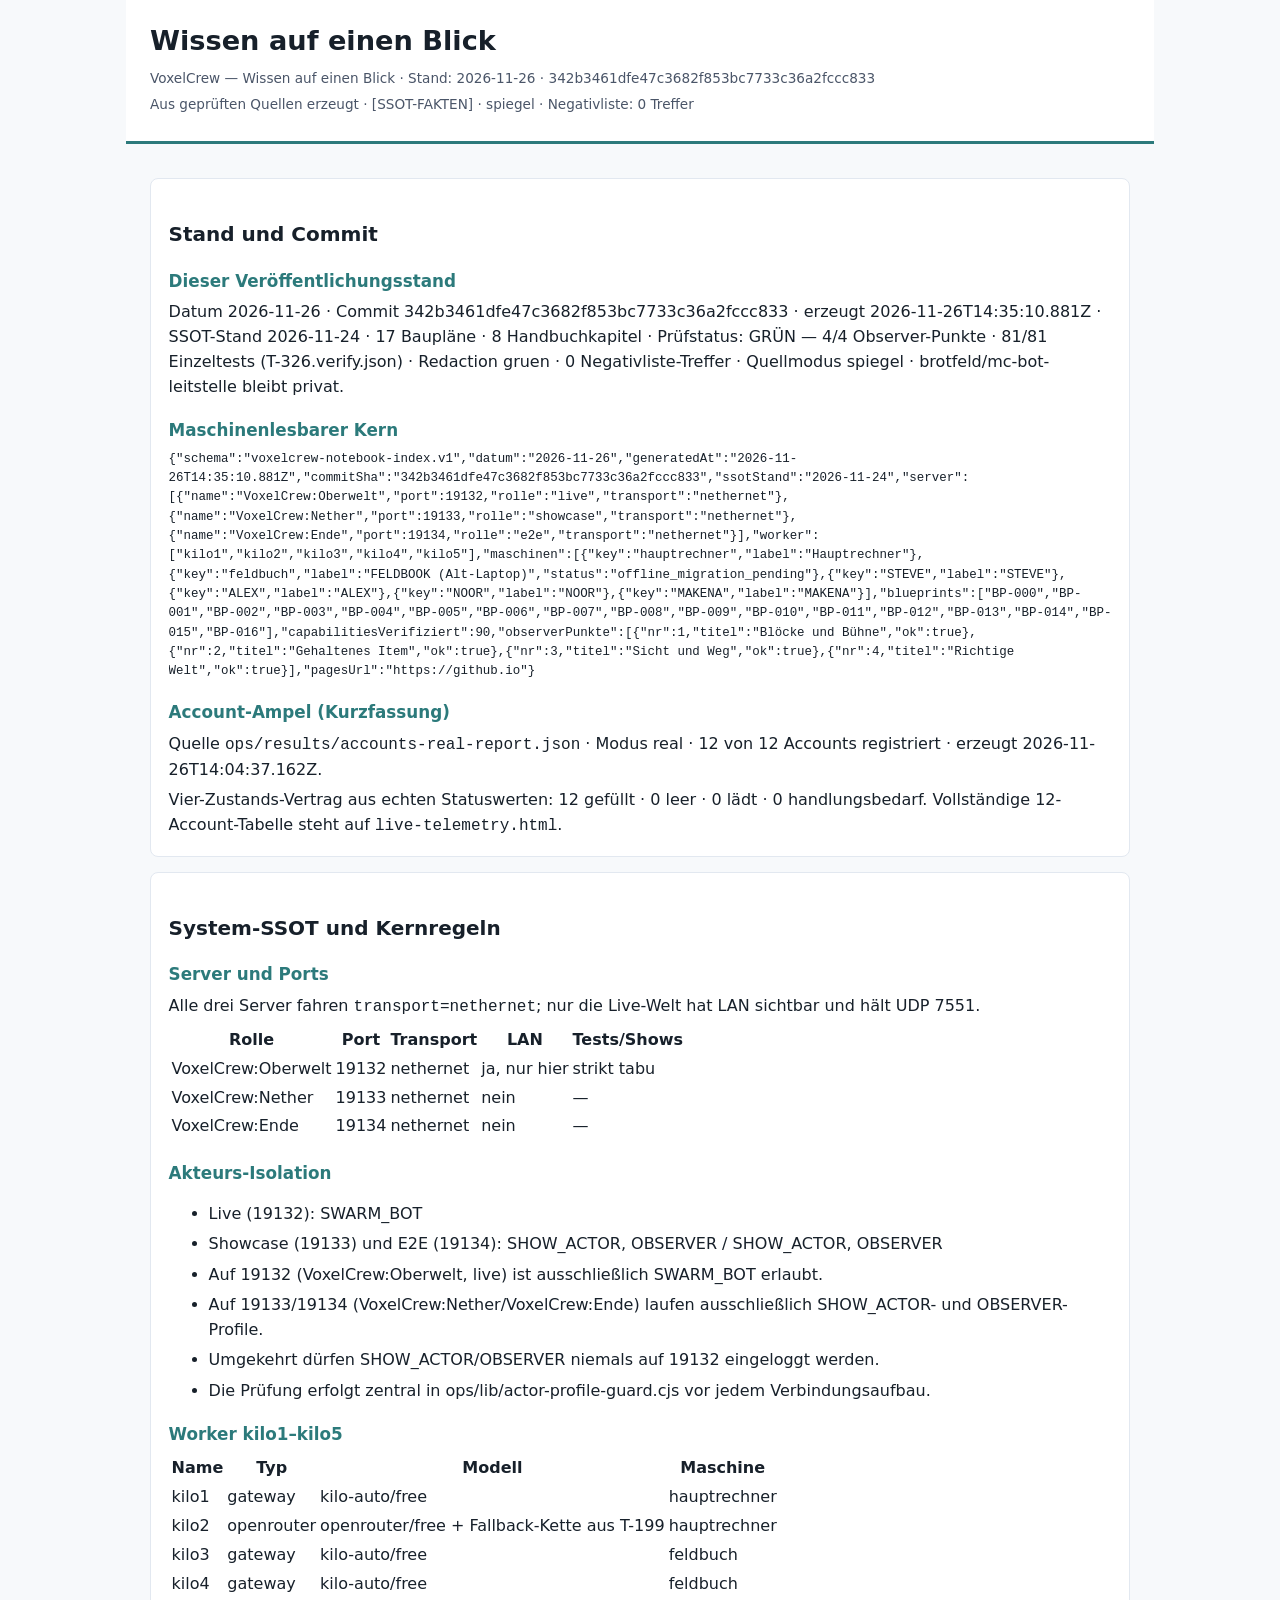
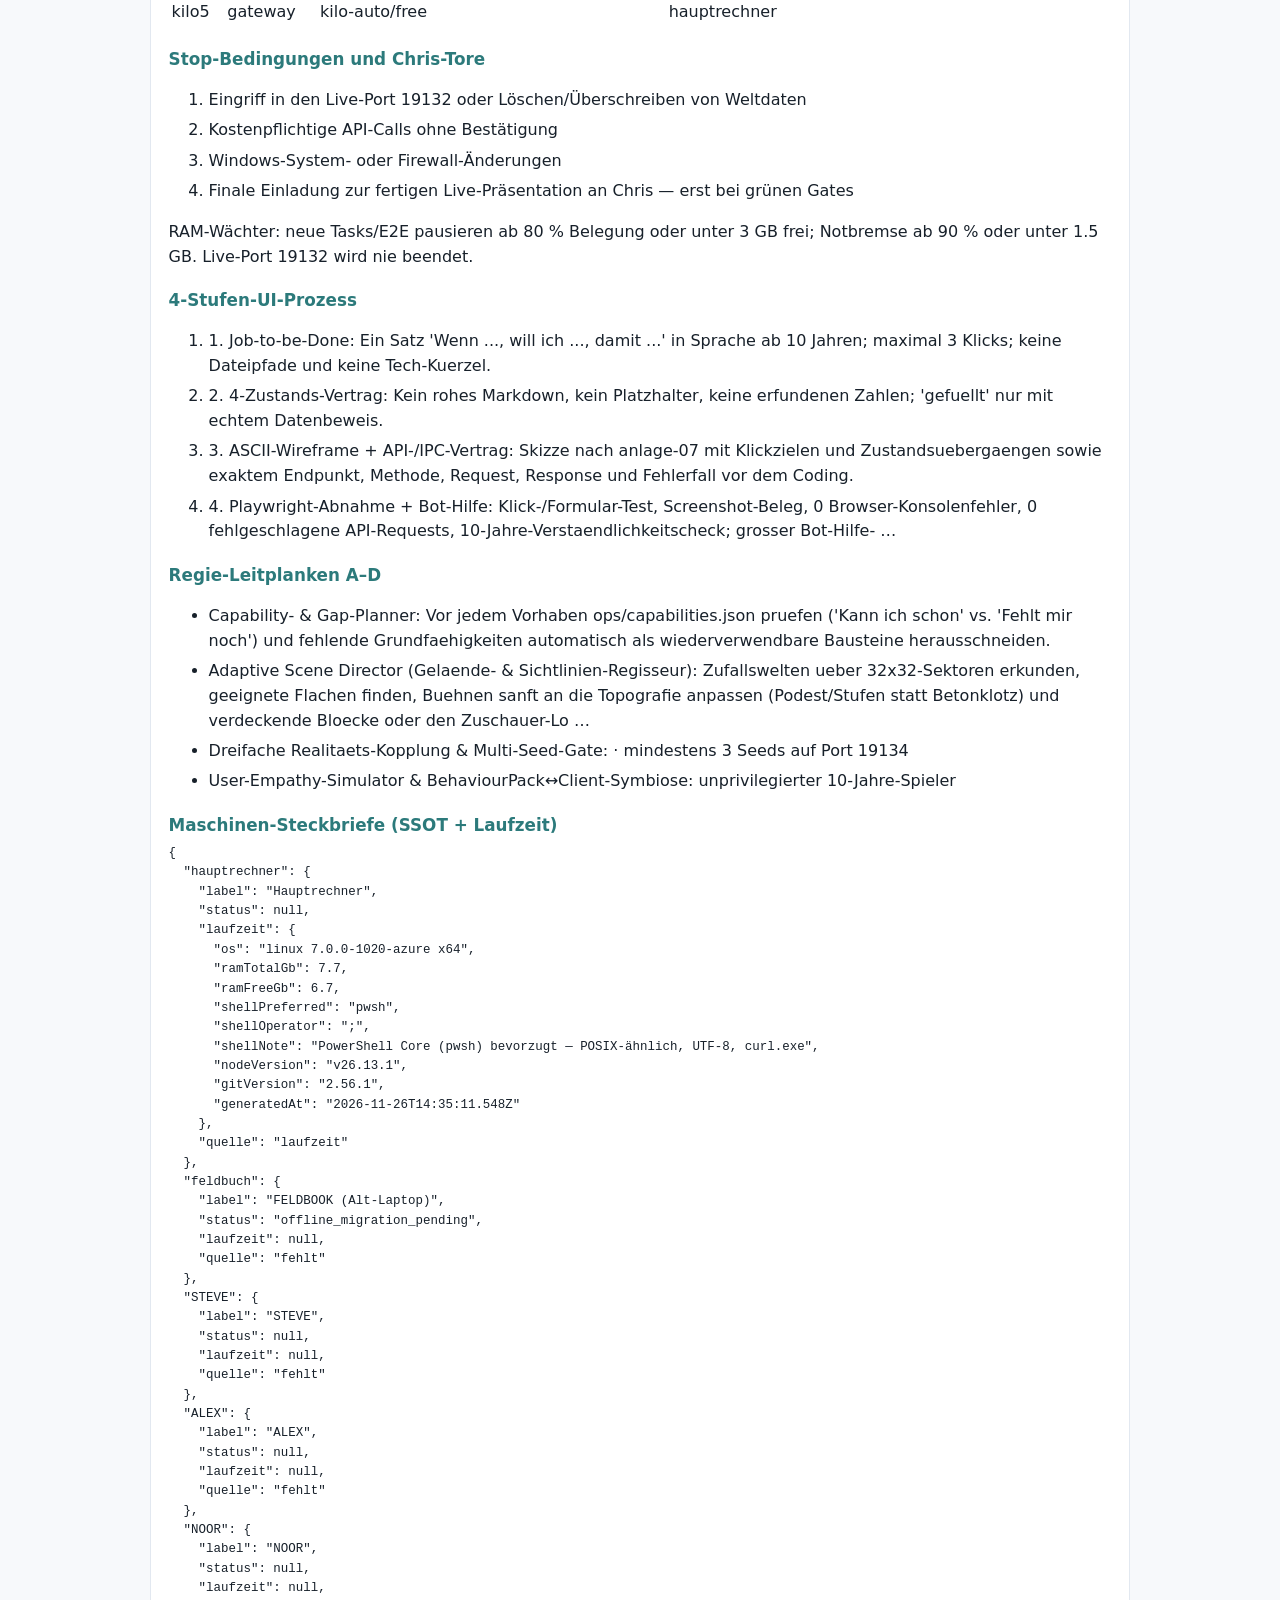
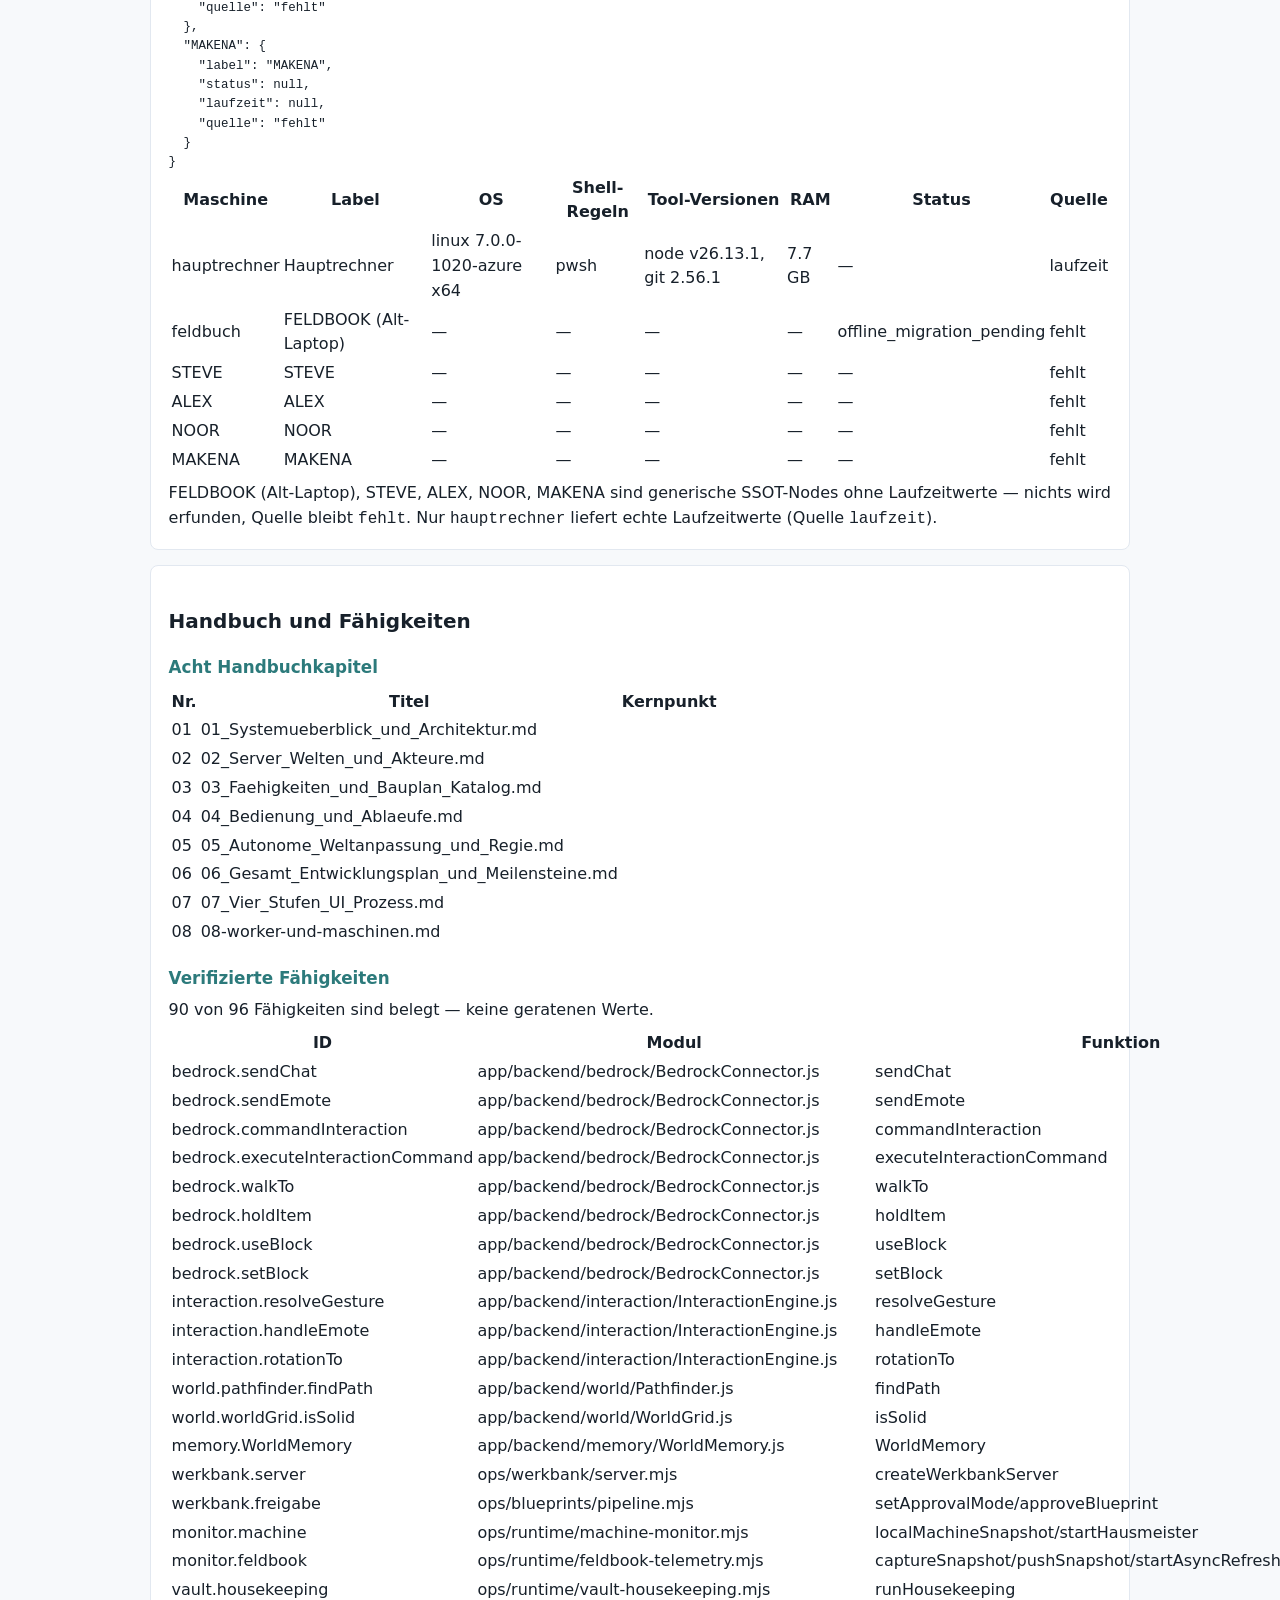
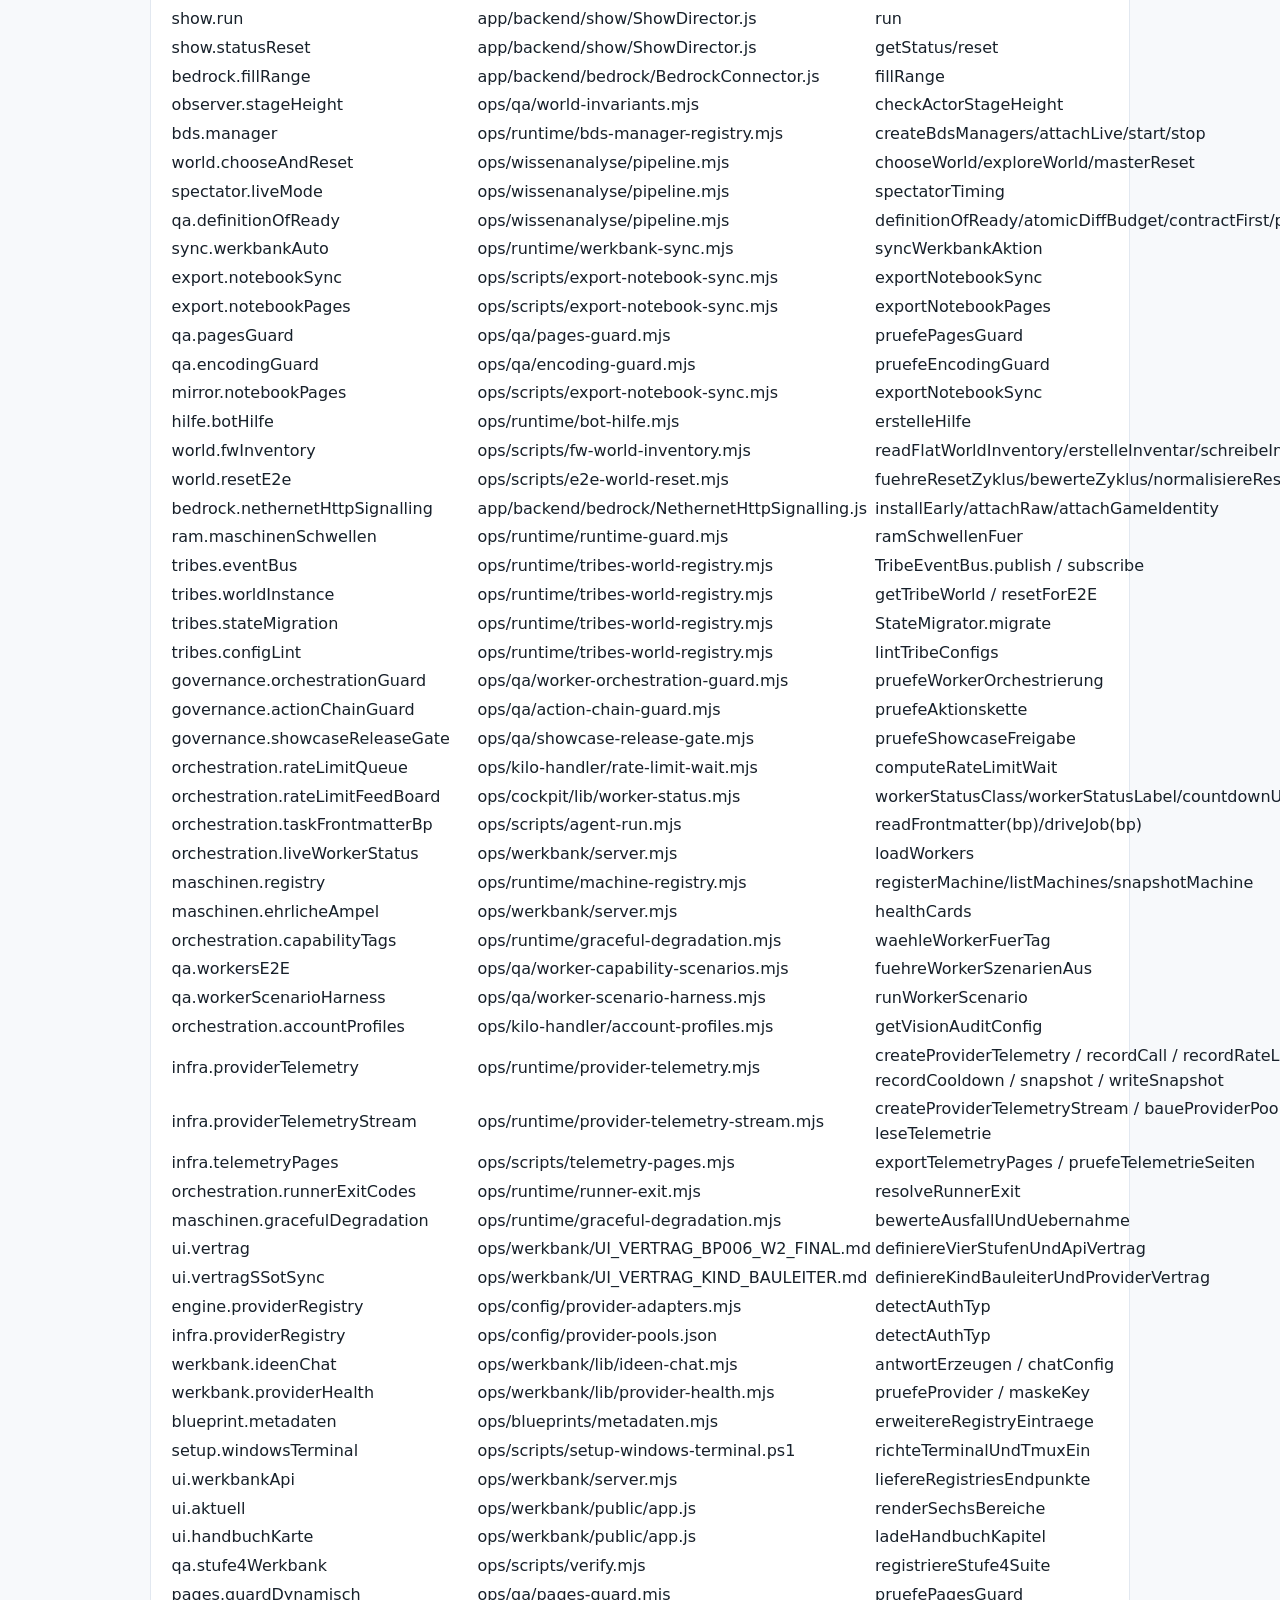
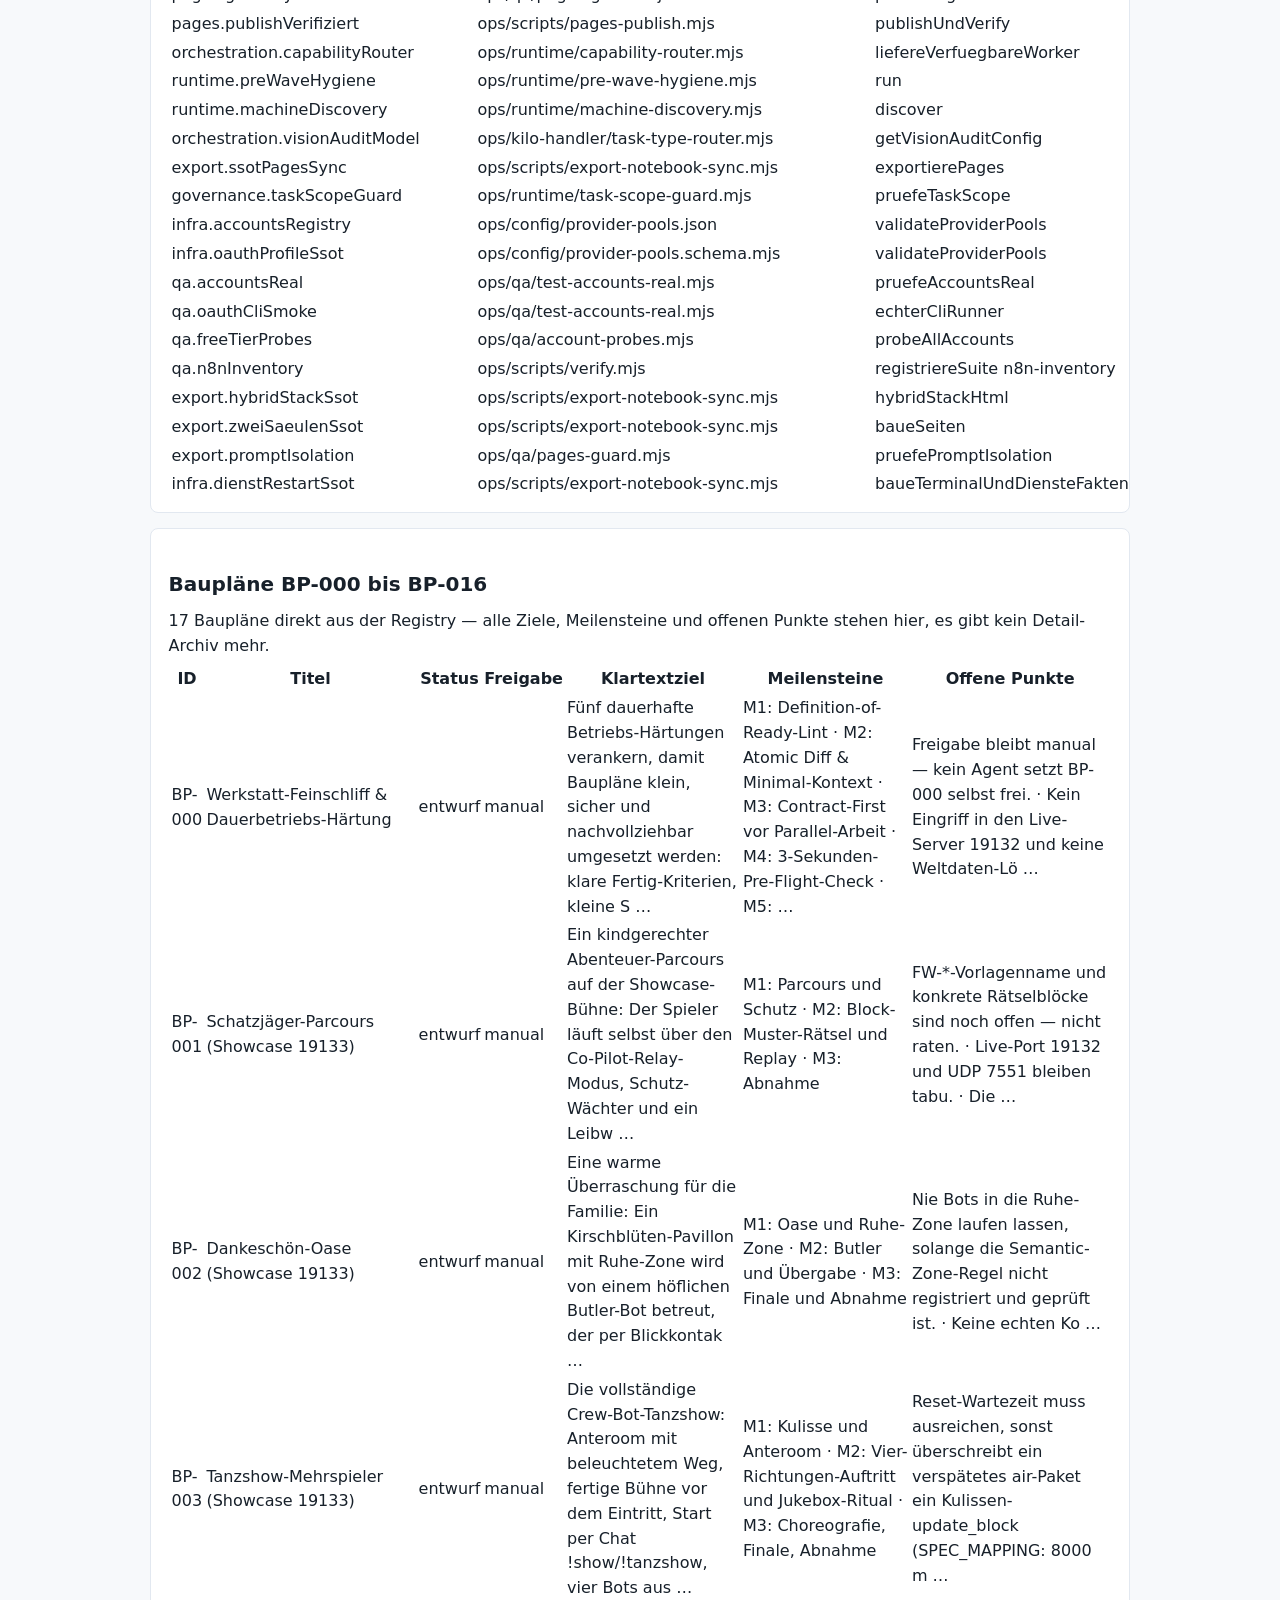
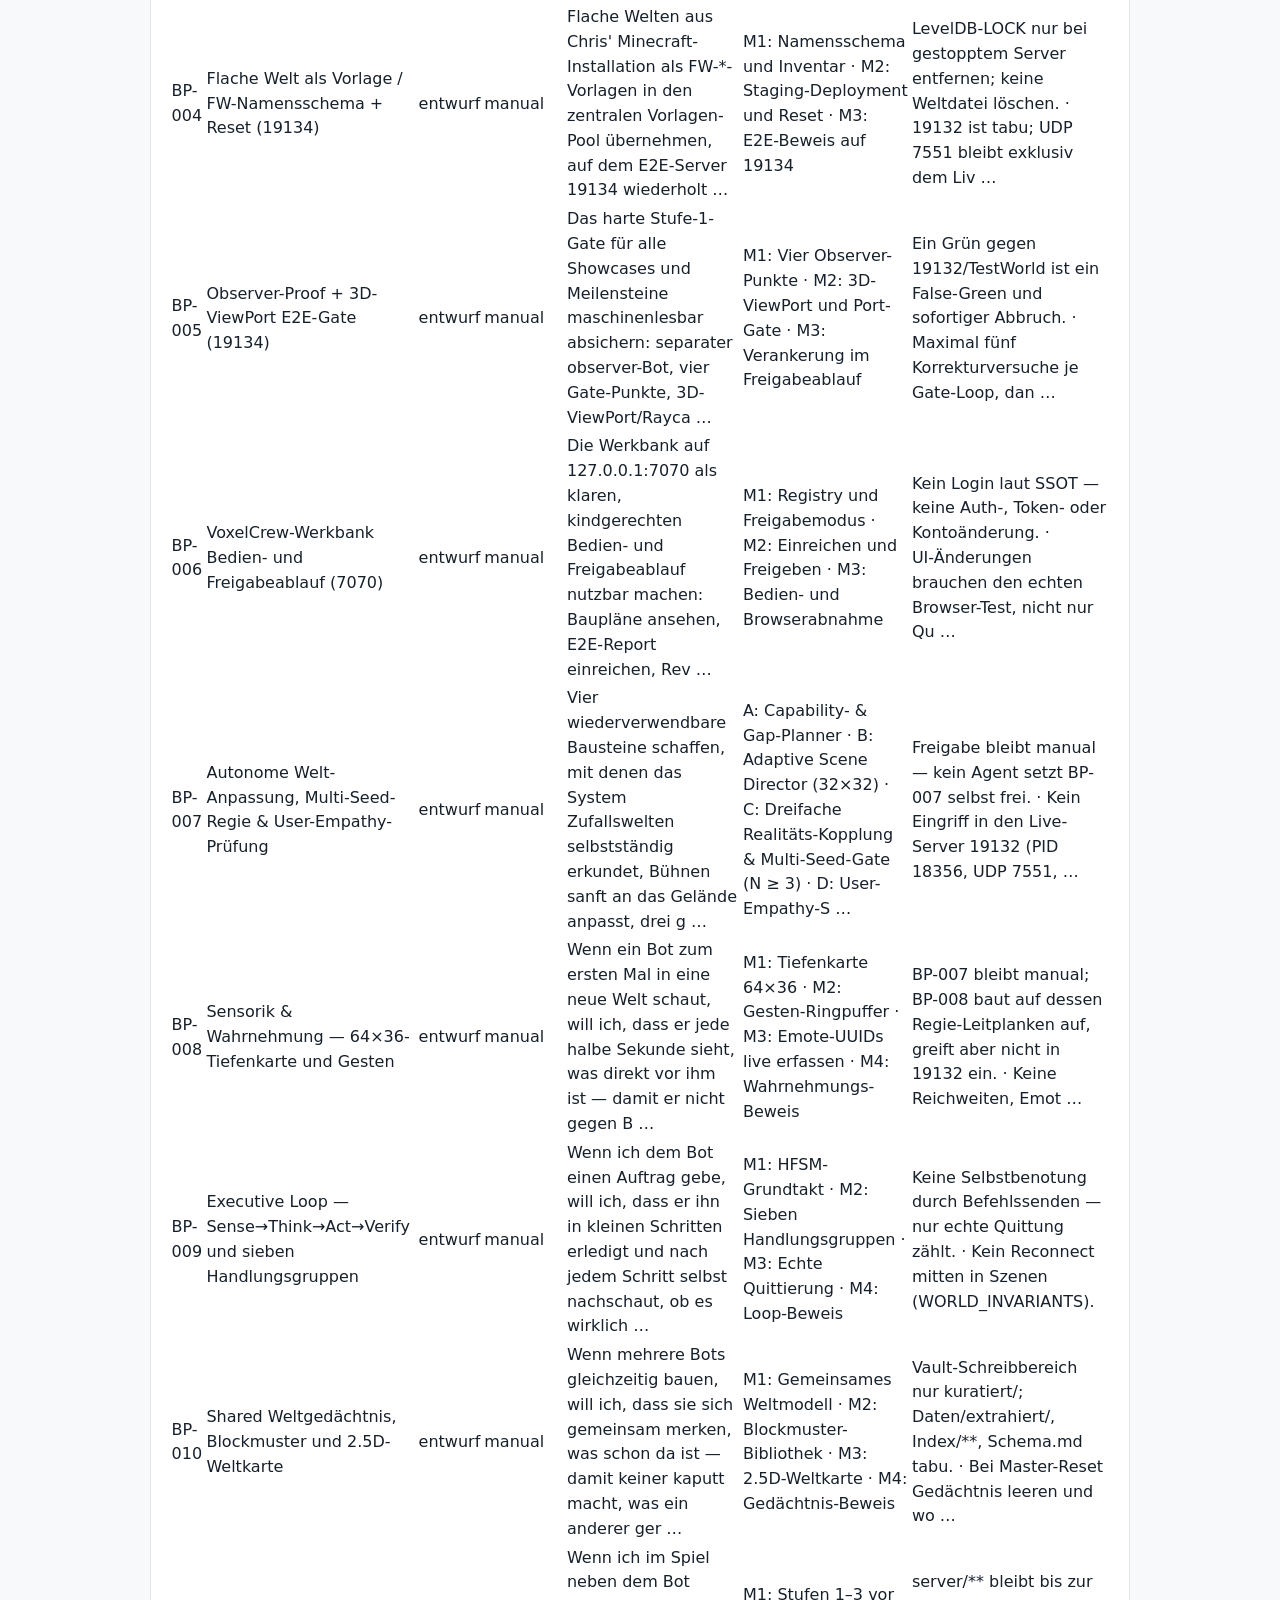
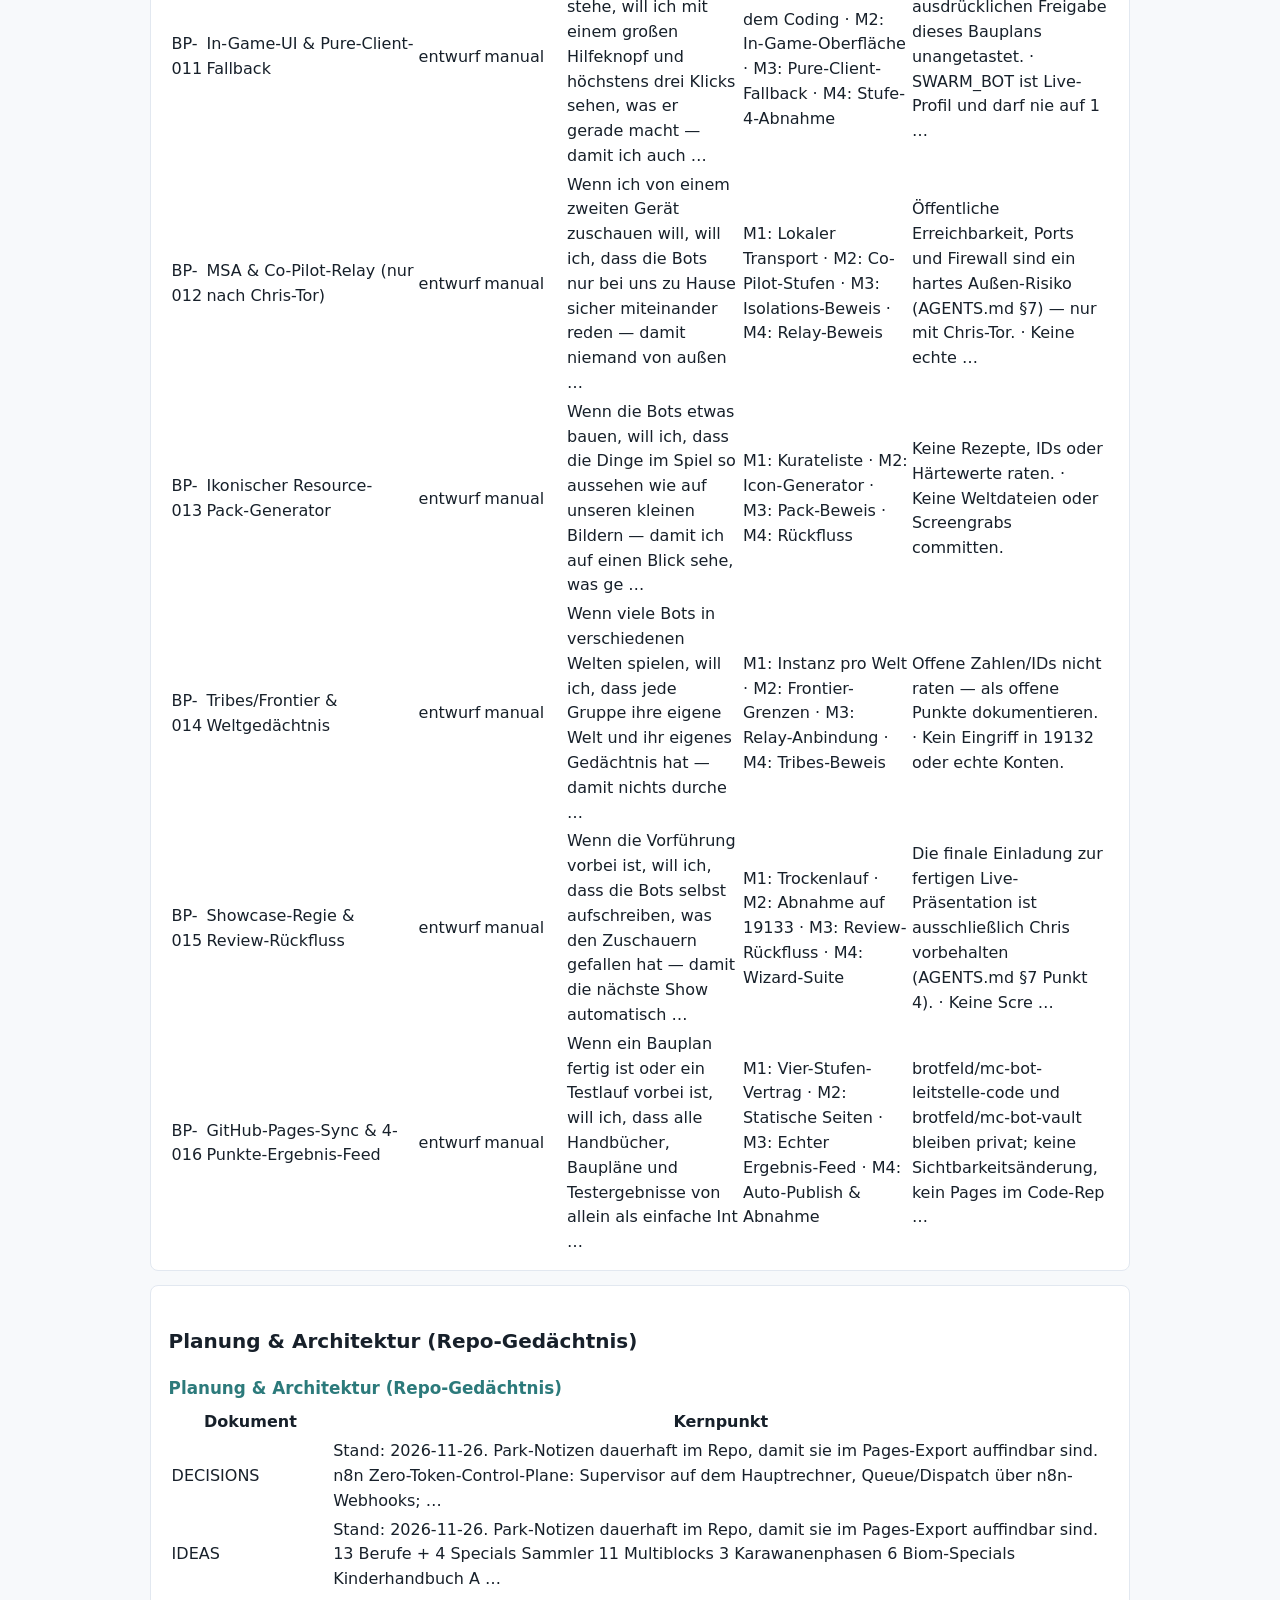
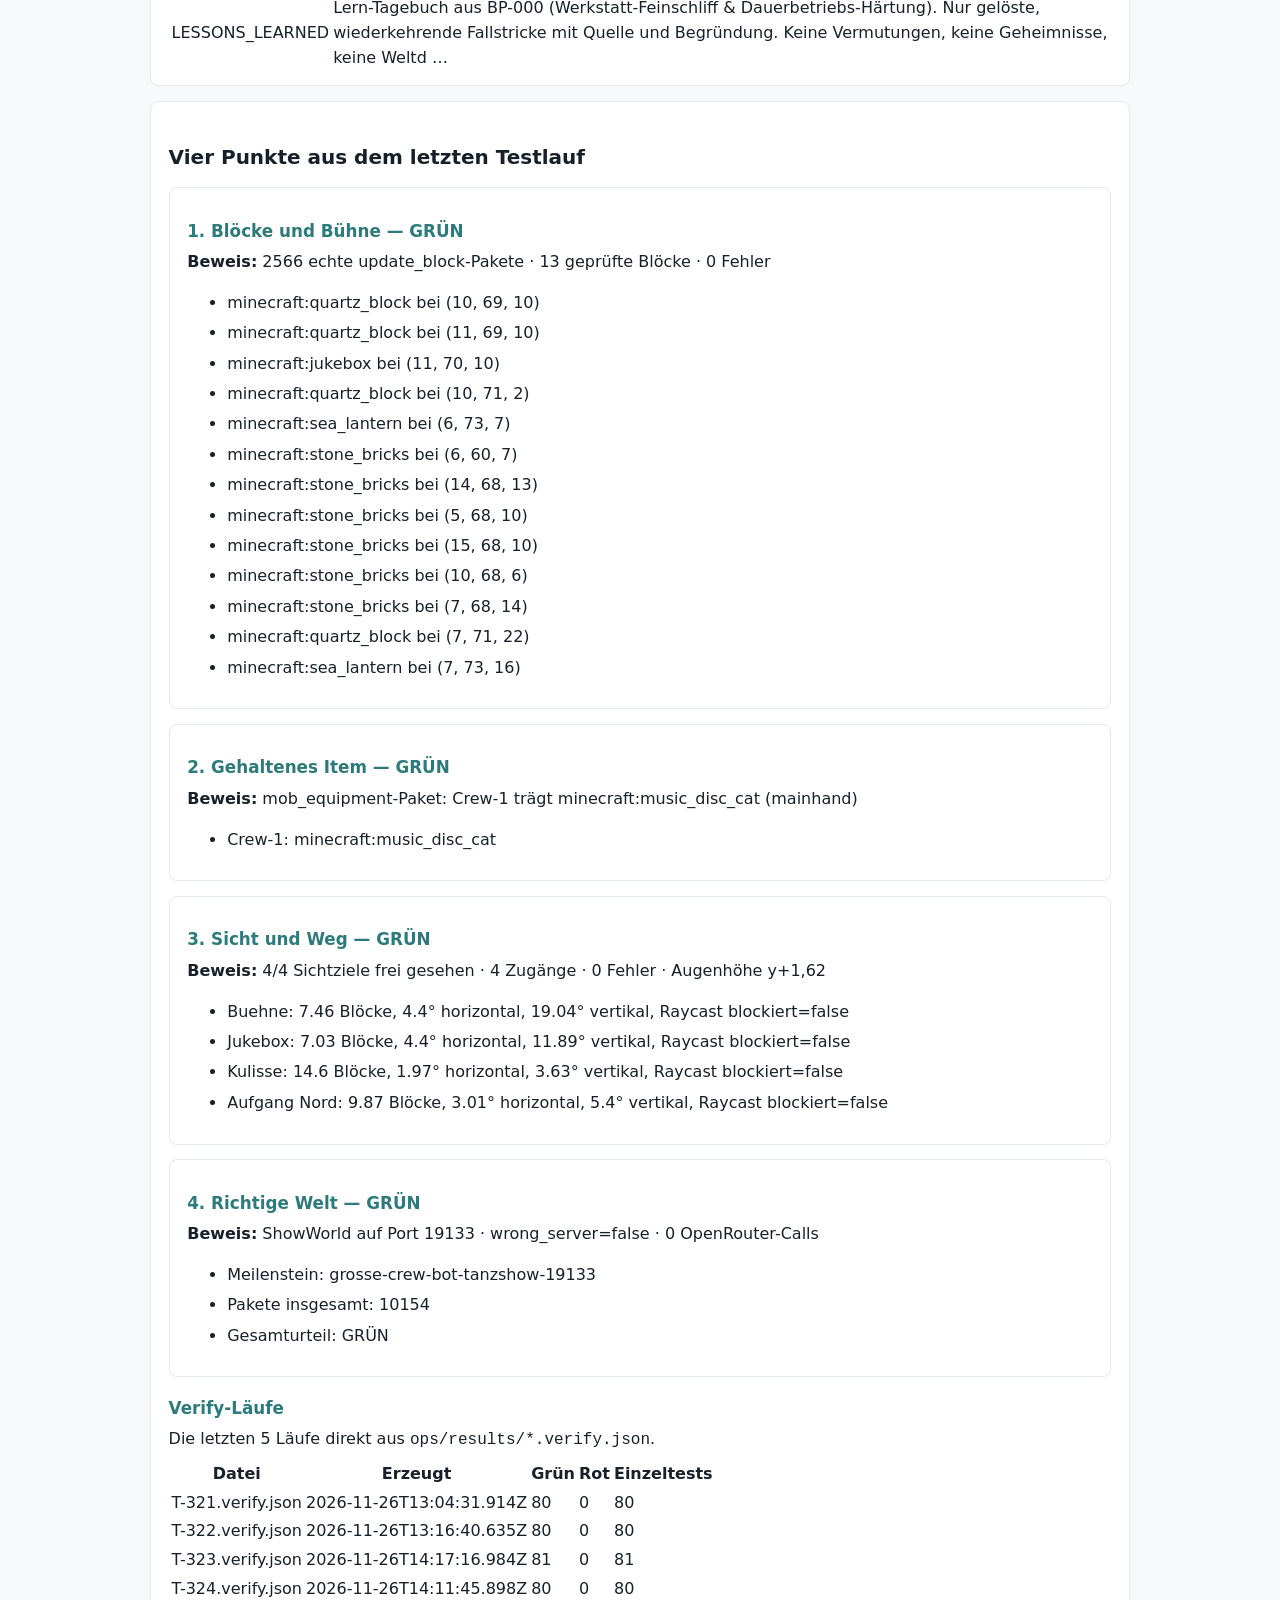
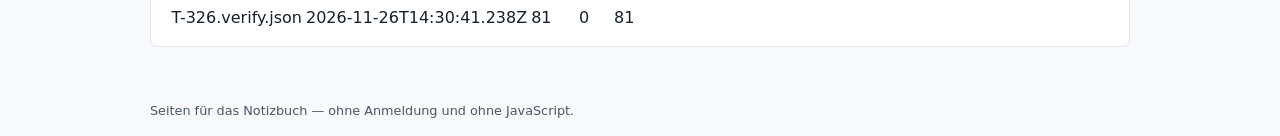
==== commit 688ed481: "chore: Pages-Zielrepo auf exakt sechs geprüfte Dateien zurückbauen" ====
--- a/index.html
+++ b/index.html
@@ -26,7 +26,7 @@
 <body>
   <header>
     <h1>Wissen auf einen Blick</h1>
-    <p class="meta">VoxelCrew — Wissen auf einen Blick · Stand: 2026-11-26 · lokal</p>
+    <p class="meta">VoxelCrew — Wissen auf einen Blick · Stand: 2026-11-26 · 342b3461dfe47c3682f853bc7733c36a2fccc833</p>
     <p class="meta">Aus geprüften Quellen erzeugt · [SSOT-FAKTEN] · spiegel · Negativliste: 0 Treffer</p>
   </header>
   <main>
@@ -34,9 +34,9 @@
   <section id="stand-block">
     <h2>Stand und Commit</h2>
     <h3>Dieser Veröffentlichungsstand</h3>
-    <p>Datum 2026-11-26 · Commit lokal · erzeugt 2026-11-26T14:30:48.634Z · SSOT-Stand 2026-11-24 · 17 Baupläne · 8 Handbuchkapitel · Prüfstatus: GRÜN — 4/4 Observer-Punkte · 81/81 Einzeltests (T-326.verify.json) · Redaction gruen · 0 Negativliste-Treffer · Quellmodus spiegel · brotfeld/mc-bot-leitstelle bleibt privat.</p>
+    <p>Datum 2026-11-26 · Commit 342b3461dfe47c3682f853bc7733c36a2fccc833 · erzeugt 2026-11-26T14:35:10.881Z · SSOT-Stand 2026-11-24 · 17 Baupläne · 8 Handbuchkapitel · Prüfstatus: GRÜN — 4/4 Observer-Punkte · 81/81 Einzeltests (T-326.verify.json) · Redaction gruen · 0 Negativliste-Treffer · Quellmodus spiegel · brotfeld/mc-bot-leitstelle bleibt privat.</p>
     <h3>Maschinenlesbarer Kern</h3>
-    <pre><code>{&quot;schema&quot;:&quot;voxelcrew-notebook-index.v1&quot;,&quot;datum&quot;:&quot;2026-11-26&quot;,&quot;generatedAt&quot;:&quot;2026-11-26T14:30:48.634Z&quot;,&quot;commitSha&quot;:&quot;lokal&quot;,&quot;ssotStand&quot;:&quot;2026-11-24&quot;,&quot;server&quot;:[{&quot;name&quot;:&quot;VoxelCrew:Oberwelt&quot;,&quot;port&quot;:19132,&quot;rolle&quot;:&quot;live&quot;,&quot;transport&quot;:&quot;nethernet&quot;},{&quot;name&quot;:&quot;VoxelCrew:Nether&quot;,&quot;port&quot;:19133,&quot;rolle&quot;:&quot;showcase&quot;,&quot;transport&quot;:&quot;nethernet&quot;},{&quot;name&quot;:&quot;VoxelCrew:Ende&quot;,&quot;port&quot;:19134,&quot;rolle&quot;:&quot;e2e&quot;,&quot;transport&quot;:&quot;nethernet&quot;}],&quot;worker&quot;:[&quot;kilo1&quot;,&quot;kilo2&quot;,&quot;kilo3&quot;,&quot;kilo4&quot;,&quot;kilo5&quot;],&quot;maschinen&quot;:[{&quot;key&quot;:&quot;hauptrechner&quot;,&quot;label&quot;:&quot;Hauptrechner&quot;},{&quot;key&quot;:&quot;feldbuch&quot;,&quot;label&quot;:&quot;FELDBOOK (Alt-Laptop)&quot;,&quot;status&quot;:&quot;offline_migration_pending&quot;},{&quot;key&quot;:&quot;STEVE&quot;,&quot;label&quot;:&quot;STEVE&quot;},{&quot;key&quot;:&quot;ALEX&quot;,&quot;label&quot;:&quot;ALEX&quot;},{&quot;key&quot;:&quot;NOOR&quot;,&quot;label&quot;:&quot;NOOR&quot;},{&quot;key&quot;:&quot;MAKENA&quot;,&quot;label&quot;:&quot;MAKENA&quot;}],&quot;blueprints&quot;:[&quot;BP-000&quot;,&quot;BP-001&quot;,&quot;BP-002&quot;,&quot;BP-003&quot;,&quot;BP-004&quot;,&quot;BP-005&quot;,&quot;BP-006&quot;,&quot;BP-007&quot;,&quot;BP-008&quot;,&quot;BP-009&quot;,&quot;BP-010&quot;,&quot;BP-011&quot;,&quot;BP-012&quot;,&quot;BP-013&quot;,&quot;BP-014&quot;,&quot;BP-015&quot;,&quot;BP-016&quot;],&quot;capabilitiesVerifiziert&quot;:90,&quot;observerPunkte&quot;:[{&quot;nr&quot;:1,&quot;titel&quot;:&quot;Blöcke und Bühne&quot;,&quot;ok&quot;:true},{&quot;nr&quot;:2,&quot;titel&quot;:&quot;Gehaltenes Item&quot;,&quot;ok&quot;:true},{&quot;nr&quot;:3,&quot;titel&quot;:&quot;Sicht und Weg&quot;,&quot;ok&quot;:true},{&quot;nr&quot;:4,&quot;titel&quot;:&quot;Richtige Welt&quot;,&quot;ok&quot;:true}],&quot;pagesUrl&quot;:&quot;https://github.io&quot;}</code></pre>
+    <pre><code>{&quot;schema&quot;:&quot;voxelcrew-notebook-index.v1&quot;,&quot;datum&quot;:&quot;2026-11-26&quot;,&quot;generatedAt&quot;:&quot;2026-11-26T14:35:10.881Z&quot;,&quot;commitSha&quot;:&quot;342b3461dfe47c3682f853bc7733c36a2fccc833&quot;,&quot;ssotStand&quot;:&quot;2026-11-24&quot;,&quot;server&quot;:[{&quot;name&quot;:&quot;VoxelCrew:Oberwelt&quot;,&quot;port&quot;:19132,&quot;rolle&quot;:&quot;live&quot;,&quot;transport&quot;:&quot;nethernet&quot;},{&quot;name&quot;:&quot;VoxelCrew:Nether&quot;,&quot;port&quot;:19133,&quot;rolle&quot;:&quot;showcase&quot;,&quot;transport&quot;:&quot;nethernet&quot;},{&quot;name&quot;:&quot;VoxelCrew:Ende&quot;,&quot;port&quot;:19134,&quot;rolle&quot;:&quot;e2e&quot;,&quot;transport&quot;:&quot;nethernet&quot;}],&quot;worker&quot;:[&quot;kilo1&quot;,&quot;kilo2&quot;,&quot;kilo3&quot;,&quot;kilo4&quot;,&quot;kilo5&quot;],&quot;maschinen&quot;:[{&quot;key&quot;:&quot;hauptrechner&quot;,&quot;label&quot;:&quot;Hauptrechner&quot;},{&quot;key&quot;:&quot;feldbuch&quot;,&quot;label&quot;:&quot;FELDBOOK (Alt-Laptop)&quot;,&quot;status&quot;:&quot;offline_migration_pending&quot;},{&quot;key&quot;:&quot;STEVE&quot;,&quot;label&quot;:&quot;STEVE&quot;},{&quot;key&quot;:&quot;ALEX&quot;,&quot;label&quot;:&quot;ALEX&quot;},{&quot;key&quot;:&quot;NOOR&quot;,&quot;label&quot;:&quot;NOOR&quot;},{&quot;key&quot;:&quot;MAKENA&quot;,&quot;label&quot;:&quot;MAKENA&quot;}],&quot;blueprints&quot;:[&quot;BP-000&quot;,&quot;BP-001&quot;,&quot;BP-002&quot;,&quot;BP-003&quot;,&quot;BP-004&quot;,&quot;BP-005&quot;,&quot;BP-006&quot;,&quot;BP-007&quot;,&quot;BP-008&quot;,&quot;BP-009&quot;,&quot;BP-010&quot;,&quot;BP-011&quot;,&quot;BP-012&quot;,&quot;BP-013&quot;,&quot;BP-014&quot;,&quot;BP-015&quot;,&quot;BP-016&quot;],&quot;capabilitiesVerifiziert&quot;:90,&quot;observerPunkte&quot;:[{&quot;nr&quot;:1,&quot;titel&quot;:&quot;Blöcke und Bühne&quot;,&quot;ok&quot;:true},{&quot;nr&quot;:2,&quot;titel&quot;:&quot;Gehaltenes Item&quot;,&quot;ok&quot;:true},{&quot;nr&quot;:3,&quot;titel&quot;:&quot;Sicht und Weg&quot;,&quot;ok&quot;:true},{&quot;nr&quot;:4,&quot;titel&quot;:&quot;Richtige Welt&quot;,&quot;ok&quot;:true}],&quot;pagesUrl&quot;:&quot;https://github.io&quot;}</code></pre>
     <div id="account-kurz"><h3>Account-Ampel (Kurzfassung)</h3>
   <p>Quelle <code>ops/results/accounts-real-report.json</code> · Modus real · 12 von 12 Accounts registriert · erzeugt 2026-11-26T14:04:37.162Z.</p>
   <p>Vier-Zustands-Vertrag aus echten Statuswerten: 12 gefüllt · 0 leer · 0 lädt · 0 handlungsbedarf. Vollständige 12-Account-Tabelle steht auf <code>live-telemetry.html</code>.</p></div>
@@ -59,15 +59,15 @@
     &quot;label&quot;: &quot;Hauptrechner&quot;,
     &quot;status&quot;: null,
     &quot;laufzeit&quot;: {
-      &quot;os&quot;: &quot;windows 10.0.19045 x64&quot;,
-      &quot;ramTotalGb&quot;: 23.9,
-      &quot;ramFreeGb&quot;: 5.1,
-      &quot;shellPreferred&quot;: &quot;bash&quot;,
-      &quot;shellOperator&quot;: &quot;&amp;&amp;&quot;,
-      &quot;shellNote&quot;: &quot;bash (Git Bash/WSL) — nativer POSIX, &amp;&amp;, curl, UTF-8&quot;,
+      &quot;os&quot;: &quot;linux 7.0.0-1020-azure x64&quot;,
+      &quot;ramTotalGb&quot;: 7.7,
+      &quot;ramFreeGb&quot;: 6.7,
+      &quot;shellPreferred&quot;: &quot;pwsh&quot;,
+      &quot;shellOperator&quot;: &quot;;&quot;,
+      &quot;shellNote&quot;: &quot;PowerShell Core (pwsh) bevorzugt — POSIX-ähnlich, UTF-8, curl.exe&quot;,
       &quot;nodeVersion&quot;: &quot;v26.13.1&quot;,
-      &quot;gitVersion&quot;: &quot;2.41.0.windows.3&quot;,
-      &quot;generatedAt&quot;: &quot;2026-11-26T14:30:49.203Z&quot;
+      &quot;gitVersion&quot;: &quot;2.56.1&quot;,
+      &quot;generatedAt&quot;: &quot;2026-11-26T14:35:11.548Z&quot;
     },
     &quot;quelle&quot;: &quot;laufzeit&quot;
   },
@@ -102,7 +102,7 @@
     &quot;quelle&quot;: &quot;fehlt&quot;
   }
 }</code></pre>
-  <table><thead><tr><th>Maschine</th><th>Label</th><th>OS</th><th>Shell-Regeln</th><th>Tool-Versionen</th><th>RAM</th><th>Status</th><th>Quelle</th></tr></thead><tbody><tr><td>hauptrechner</td><td>Hauptrechner</td><td>windows 10.0.19045 x64</td><td>bash</td><td>node v26.13.1, git 2.41.0.windows.3</td><td>23.9 GB</td><td>—</td><td>laufzeit</td></tr><tr><td>feldbuch</td><td>FELDBOOK (Alt-Laptop)</td><td>—</td><td>—</td><td>—</td><td>—</td><td>offline_migration_pending</td><td>fehlt</td></tr><tr><td>STEVE</td><td>STEVE</td><td>—</td><td>—</td><td>—</td><td>—</td><td>—</td><td>fehlt</td></tr><tr><td>ALEX</td><td>ALEX</td><td>—</td><td>—</td><td>—</td><td>—</td><td>—</td><td>fehlt</td></tr><tr><td>NOOR</td><td>NOOR</td><td>—</td><td>—</td><td>—</td><td>—</td><td>—</td><td>fehlt</td></tr><tr><td>MAKENA</td><td>MAKENA</td><td>—</td><td>—</td><td>—</td><td>—</td><td>—</td><td>fehlt</td></tr></tbody></table>
+  <table><thead><tr><th>Maschine</th><th>Label</th><th>OS</th><th>Shell-Regeln</th><th>Tool-Versionen</th><th>RAM</th><th>Status</th><th>Quelle</th></tr></thead><tbody><tr><td>hauptrechner</td><td>Hauptrechner</td><td>linux 7.0.0-1020-azure x64</td><td>pwsh</td><td>node v26.13.1, git 2.56.1</td><td>7.7 GB</td><td>—</td><td>laufzeit</td></tr><tr><td>feldbuch</td><td>FELDBOOK (Alt-Laptop)</td><td>—</td><td>—</td><td>—</td><td>—</td><td>offline_migration_pending</td><td>fehlt</td></tr><tr><td>STEVE</td><td>STEVE</td><td>—</td><td>—</td><td>—</td><td>—</td><td>—</td><td>fehlt</td></tr><tr><td>ALEX</td><td>ALEX</td><td>—</td><td>—</td><td>—</td><td>—</td><td>—</td><td>fehlt</td></tr><tr><td>NOOR</td><td>NOOR</td><td>—</td><td>—</td><td>—</td><td>—</td><td>—</td><td>fehlt</td></tr><tr><td>MAKENA</td><td>MAKENA</td><td>—</td><td>—</td><td>—</td><td>—</td><td>—</td><td>fehlt</td></tr></tbody></table>
   <p>FELDBOOK (Alt-Laptop), STEVE, ALEX, NOOR, MAKENA sind generische SSOT-Nodes ohne Laufzeitwerte — nichts wird erfunden, Quelle bleibt <code>fehlt</code>. Nur <code>hauptrechner</code> liefert echte Laufzeitwerte (Quelle <code>laufzeit</code>).</p>
   </section>
   <section id="wissen-block">
